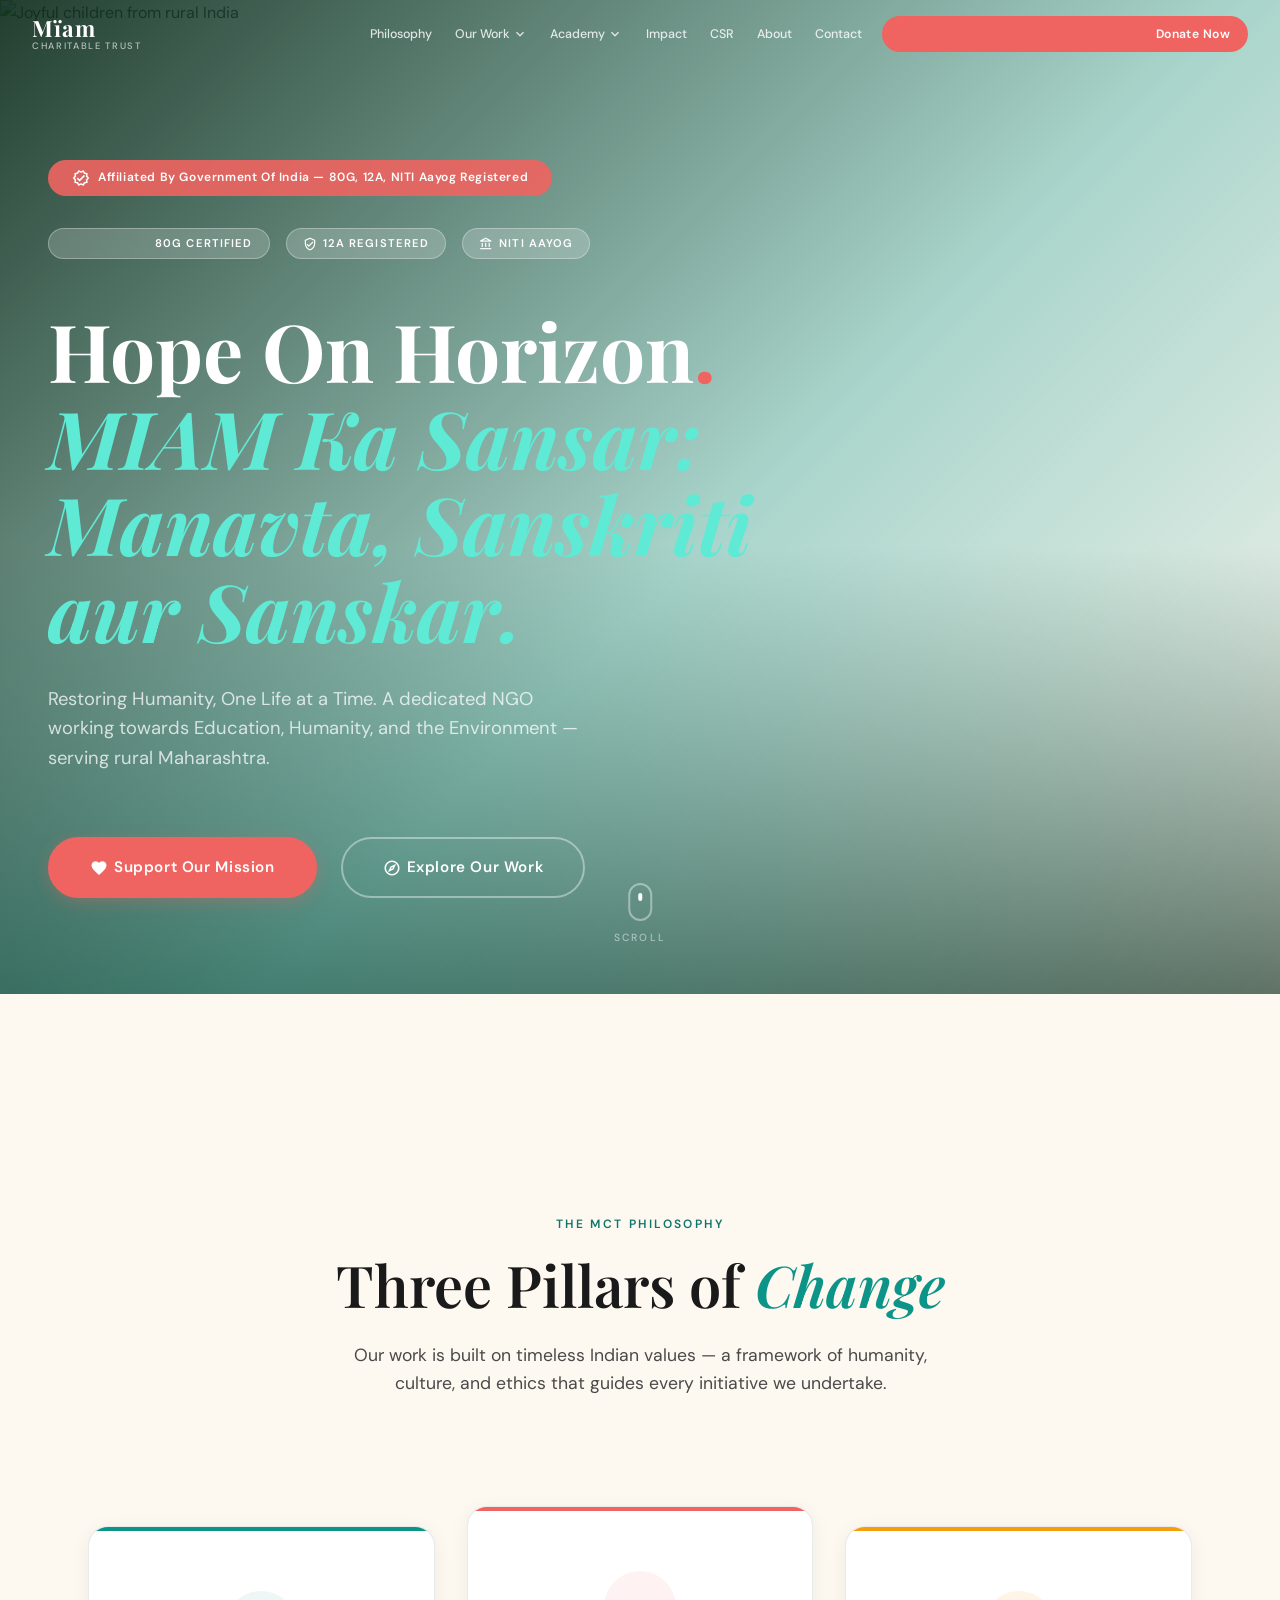
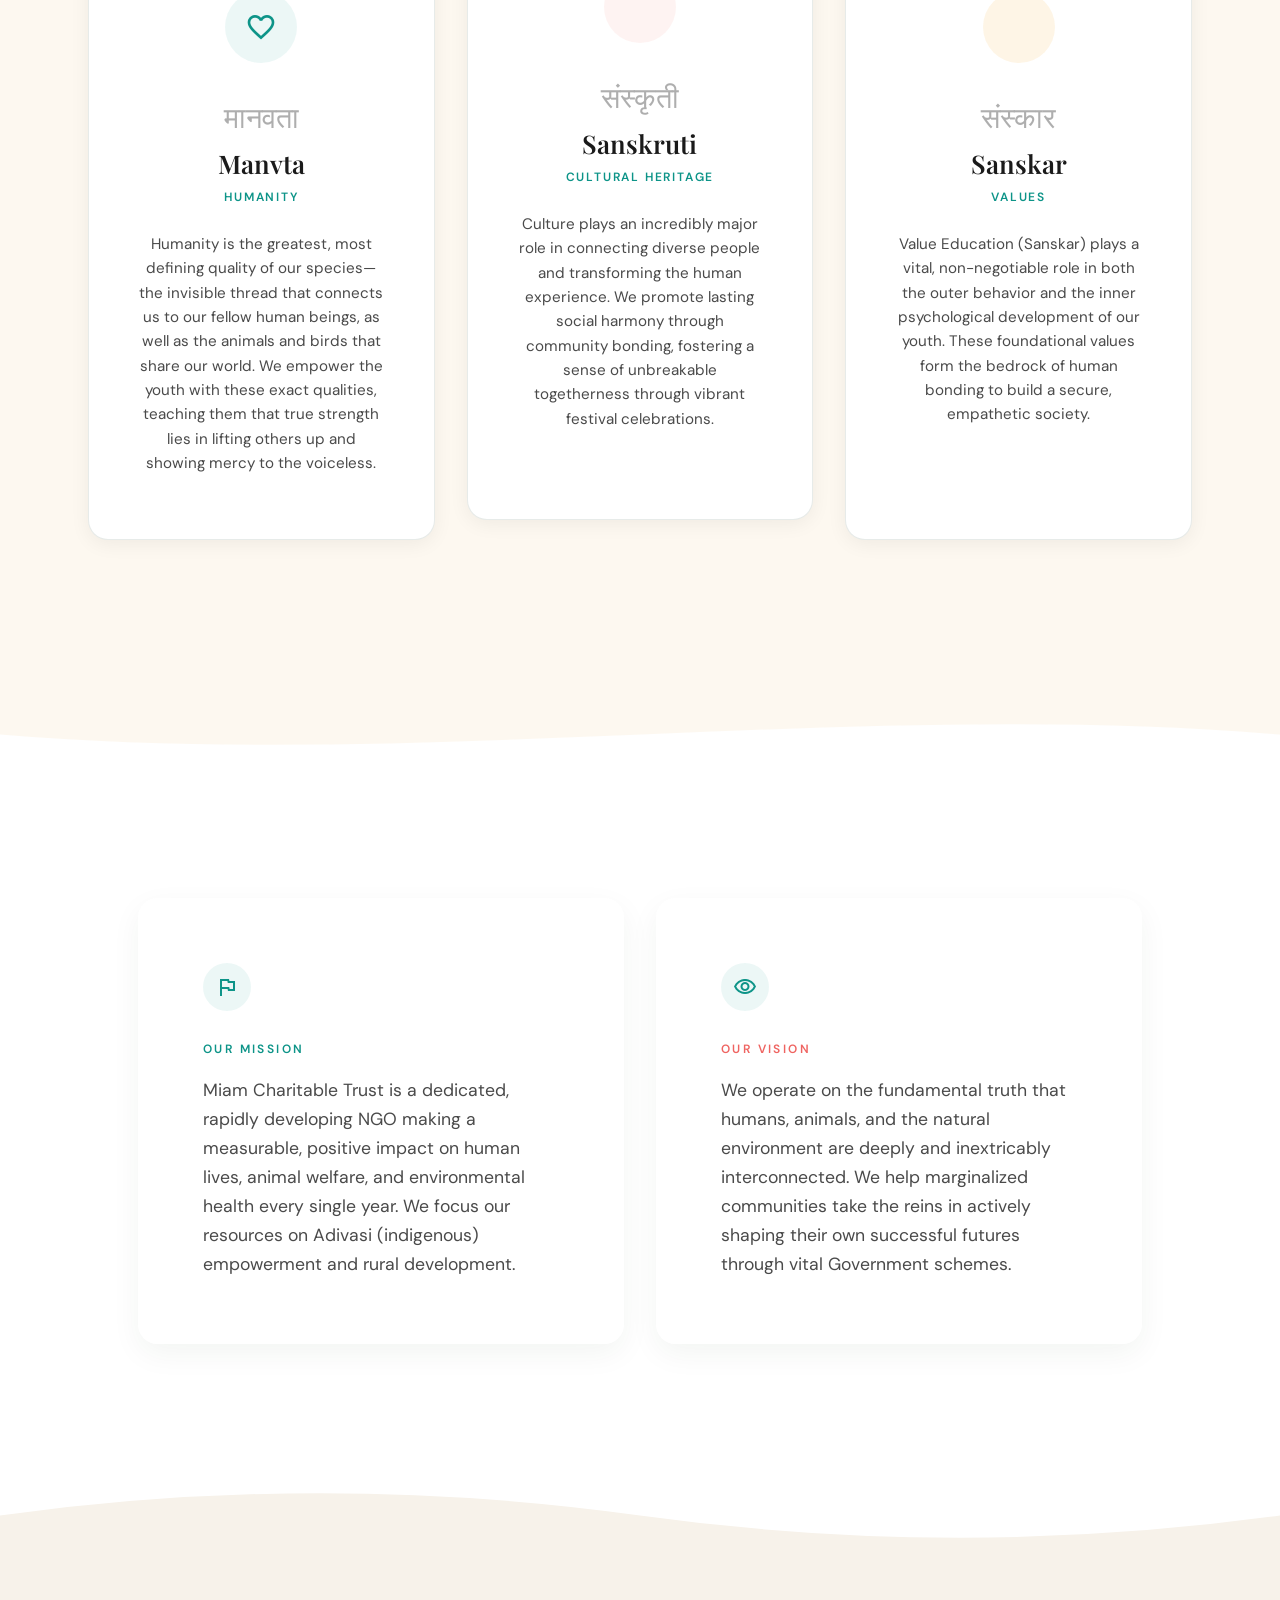
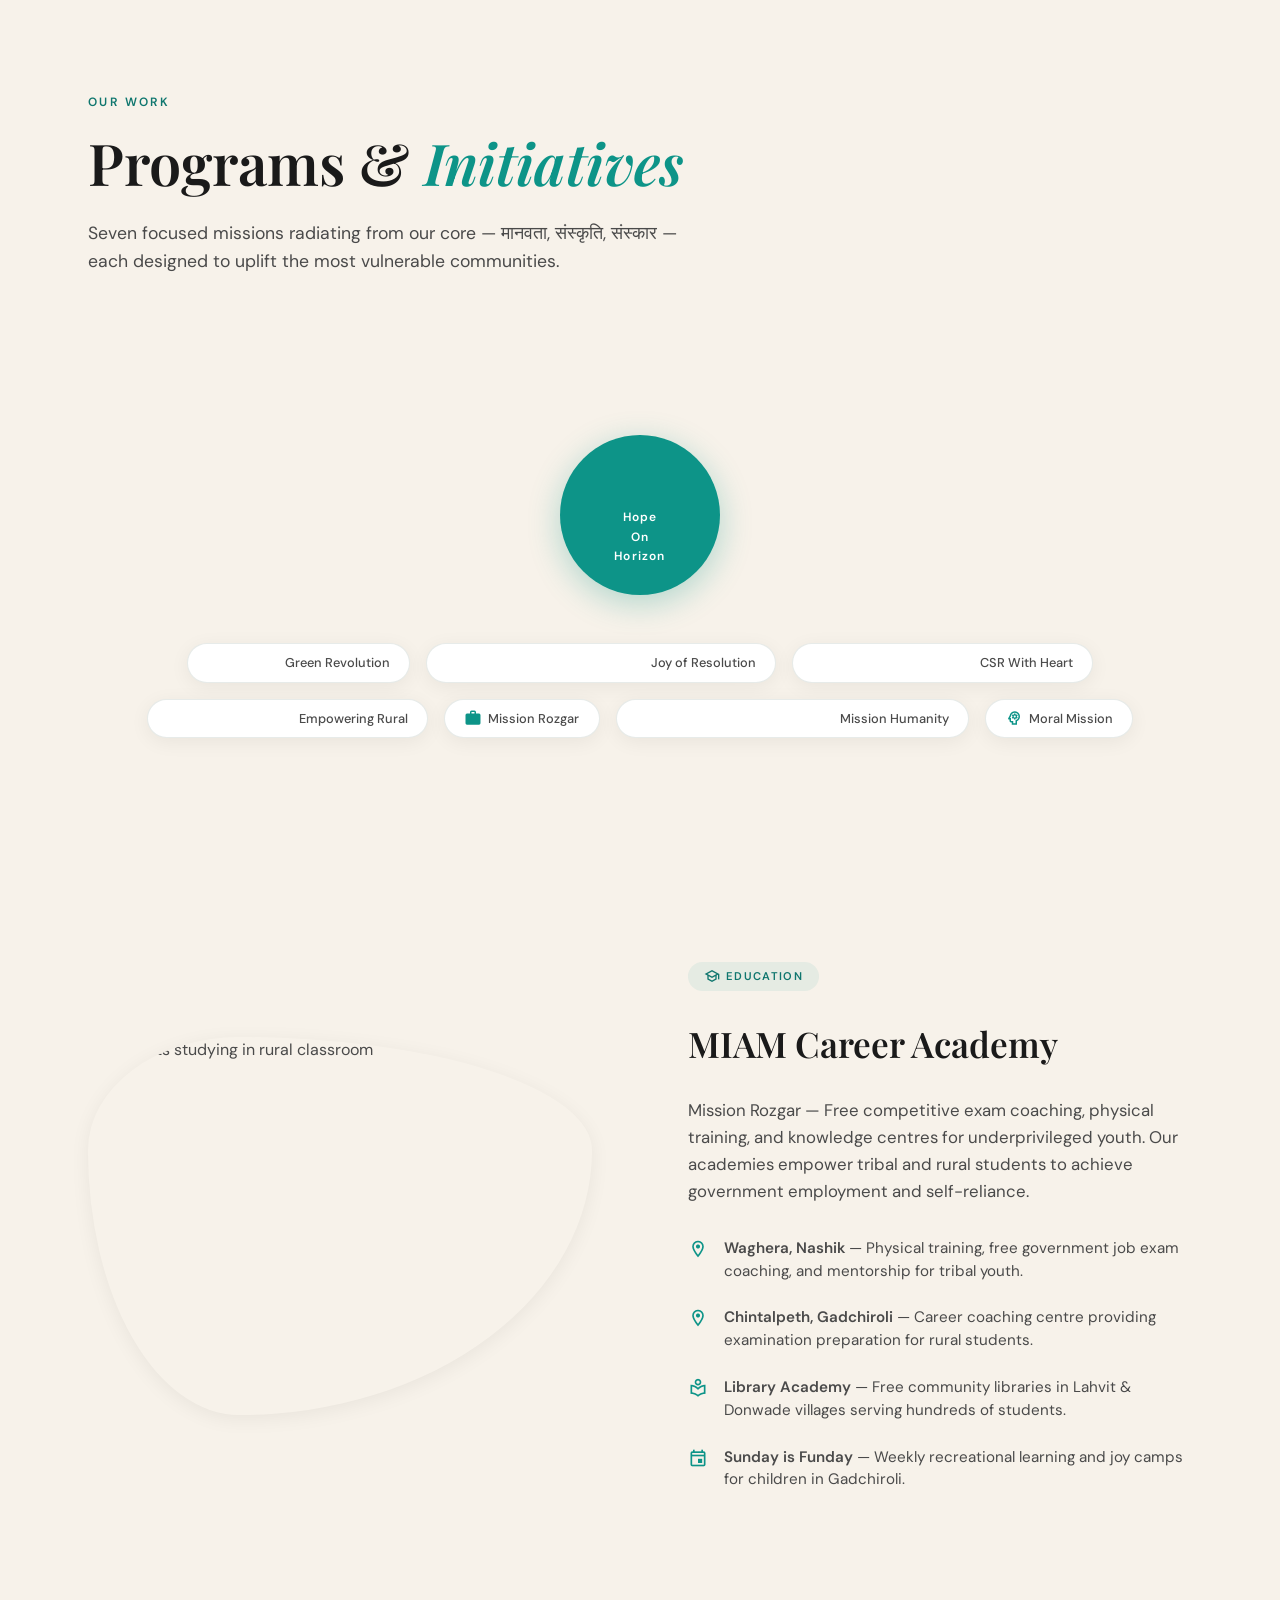
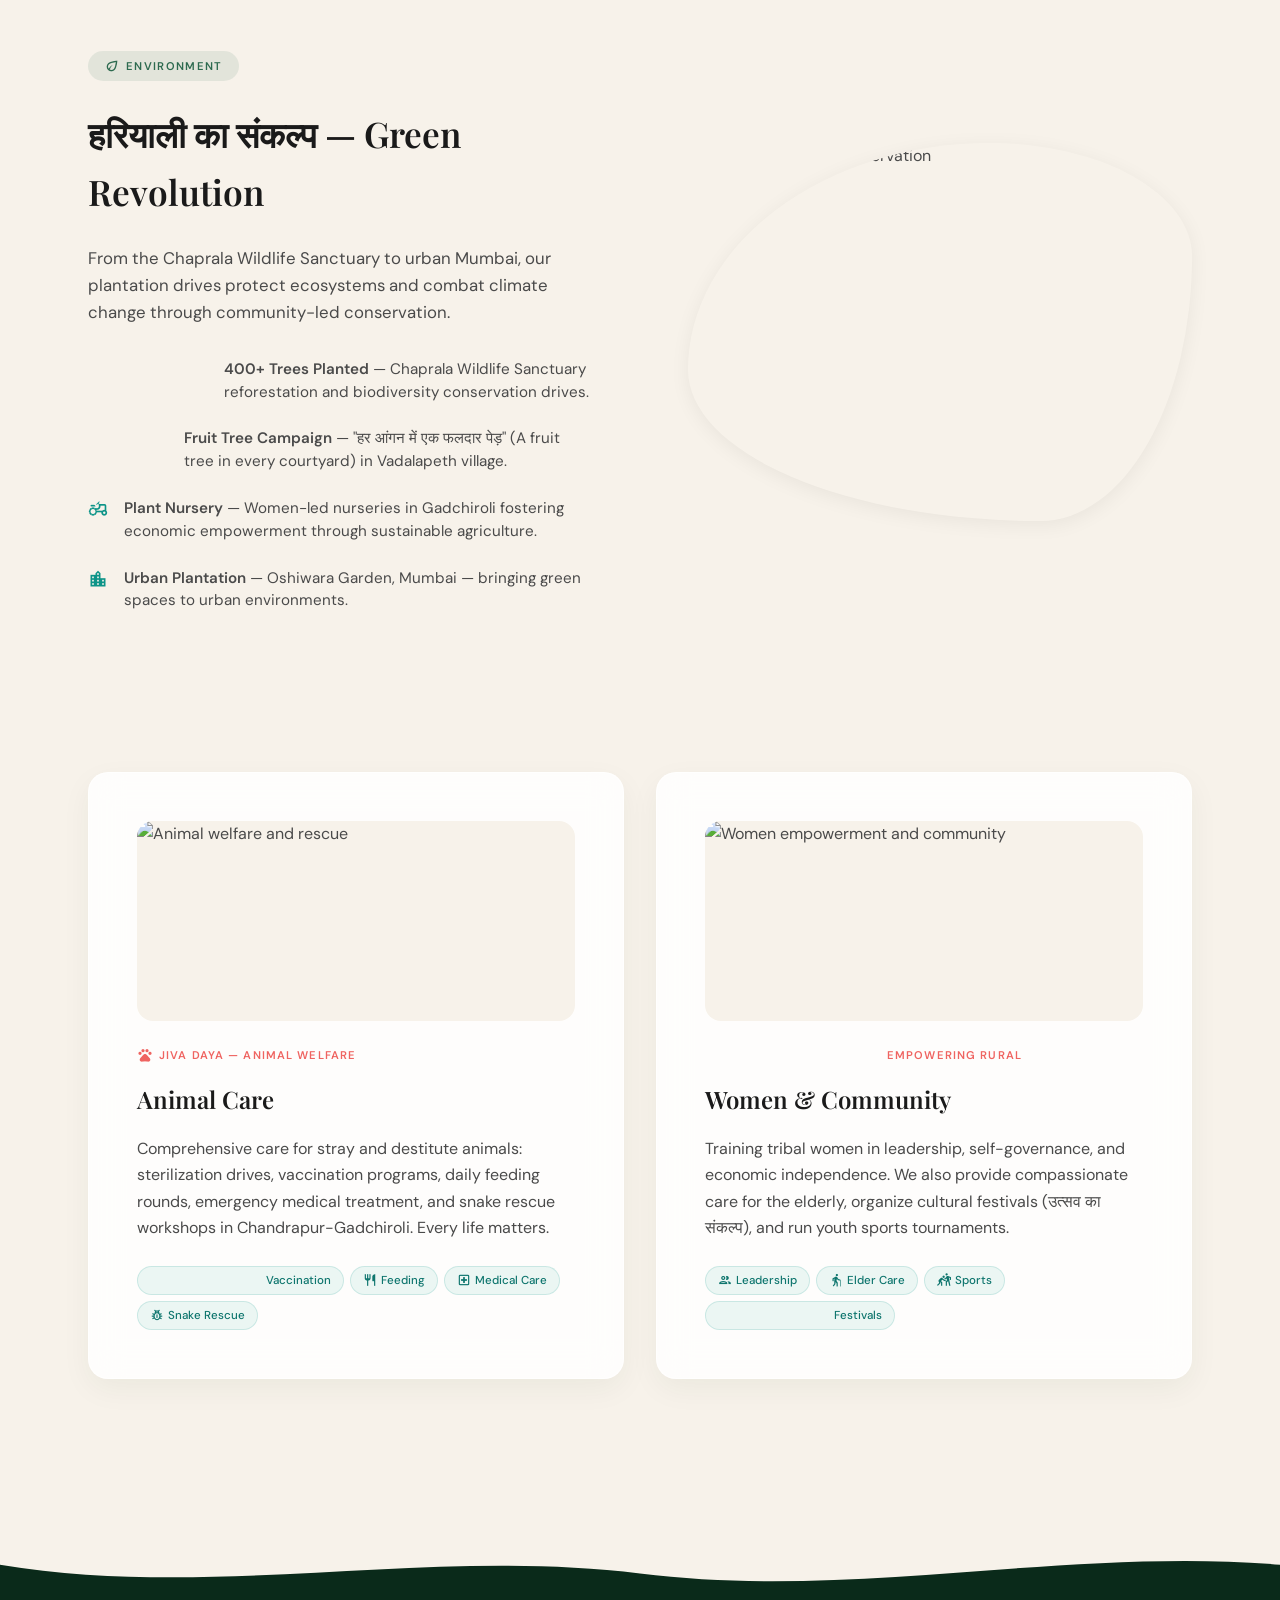
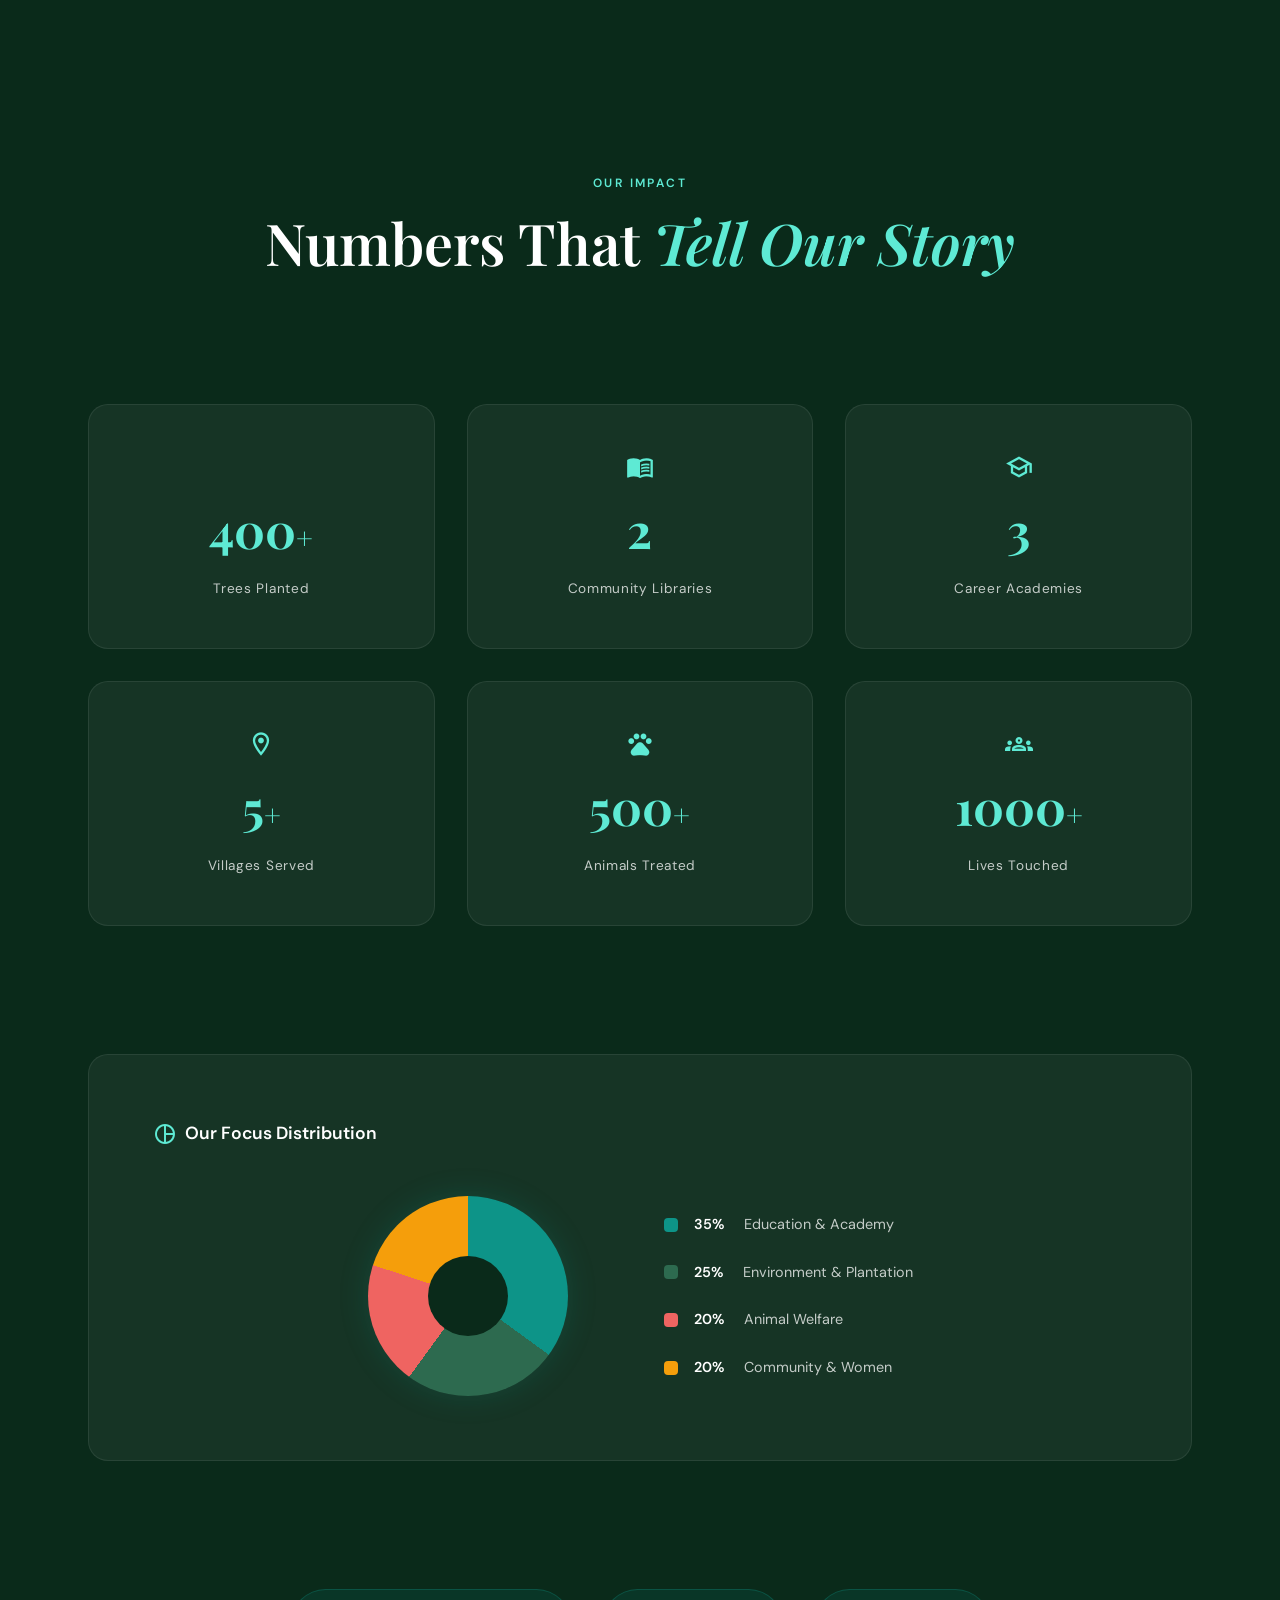
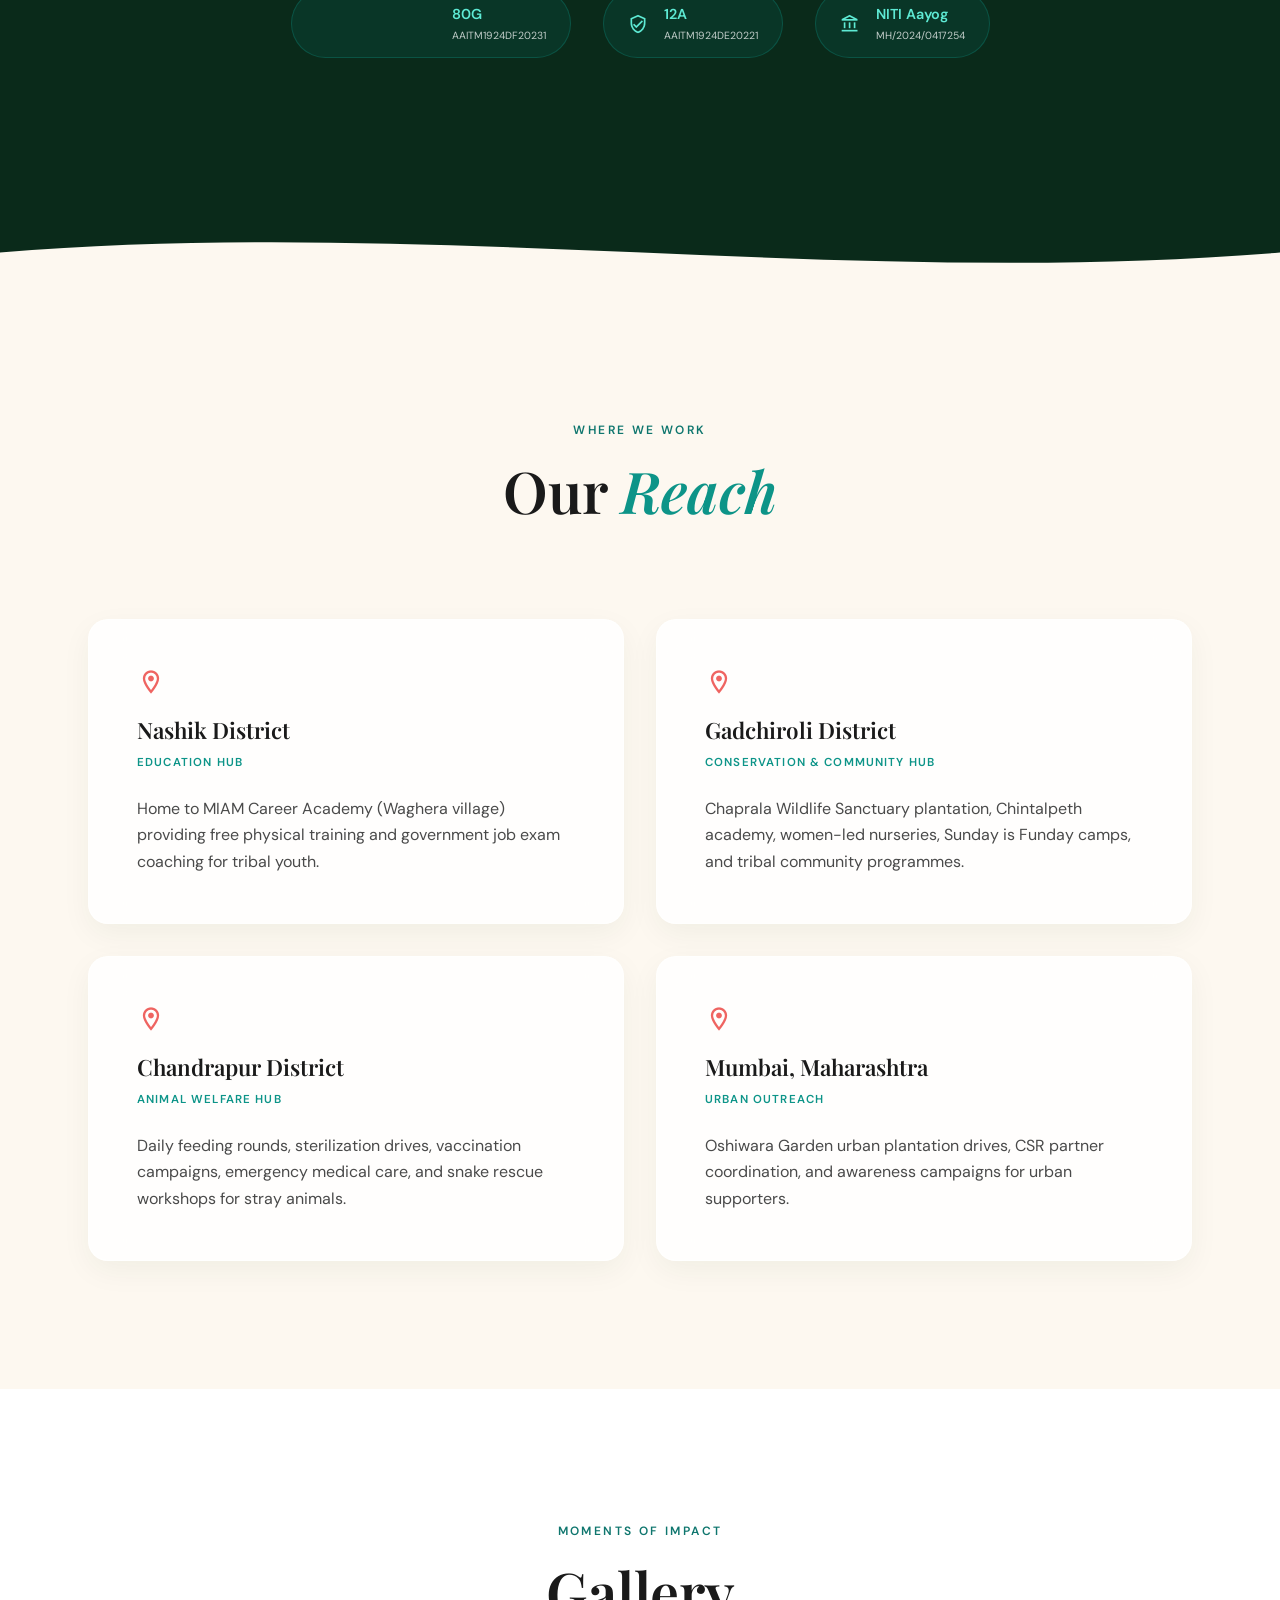
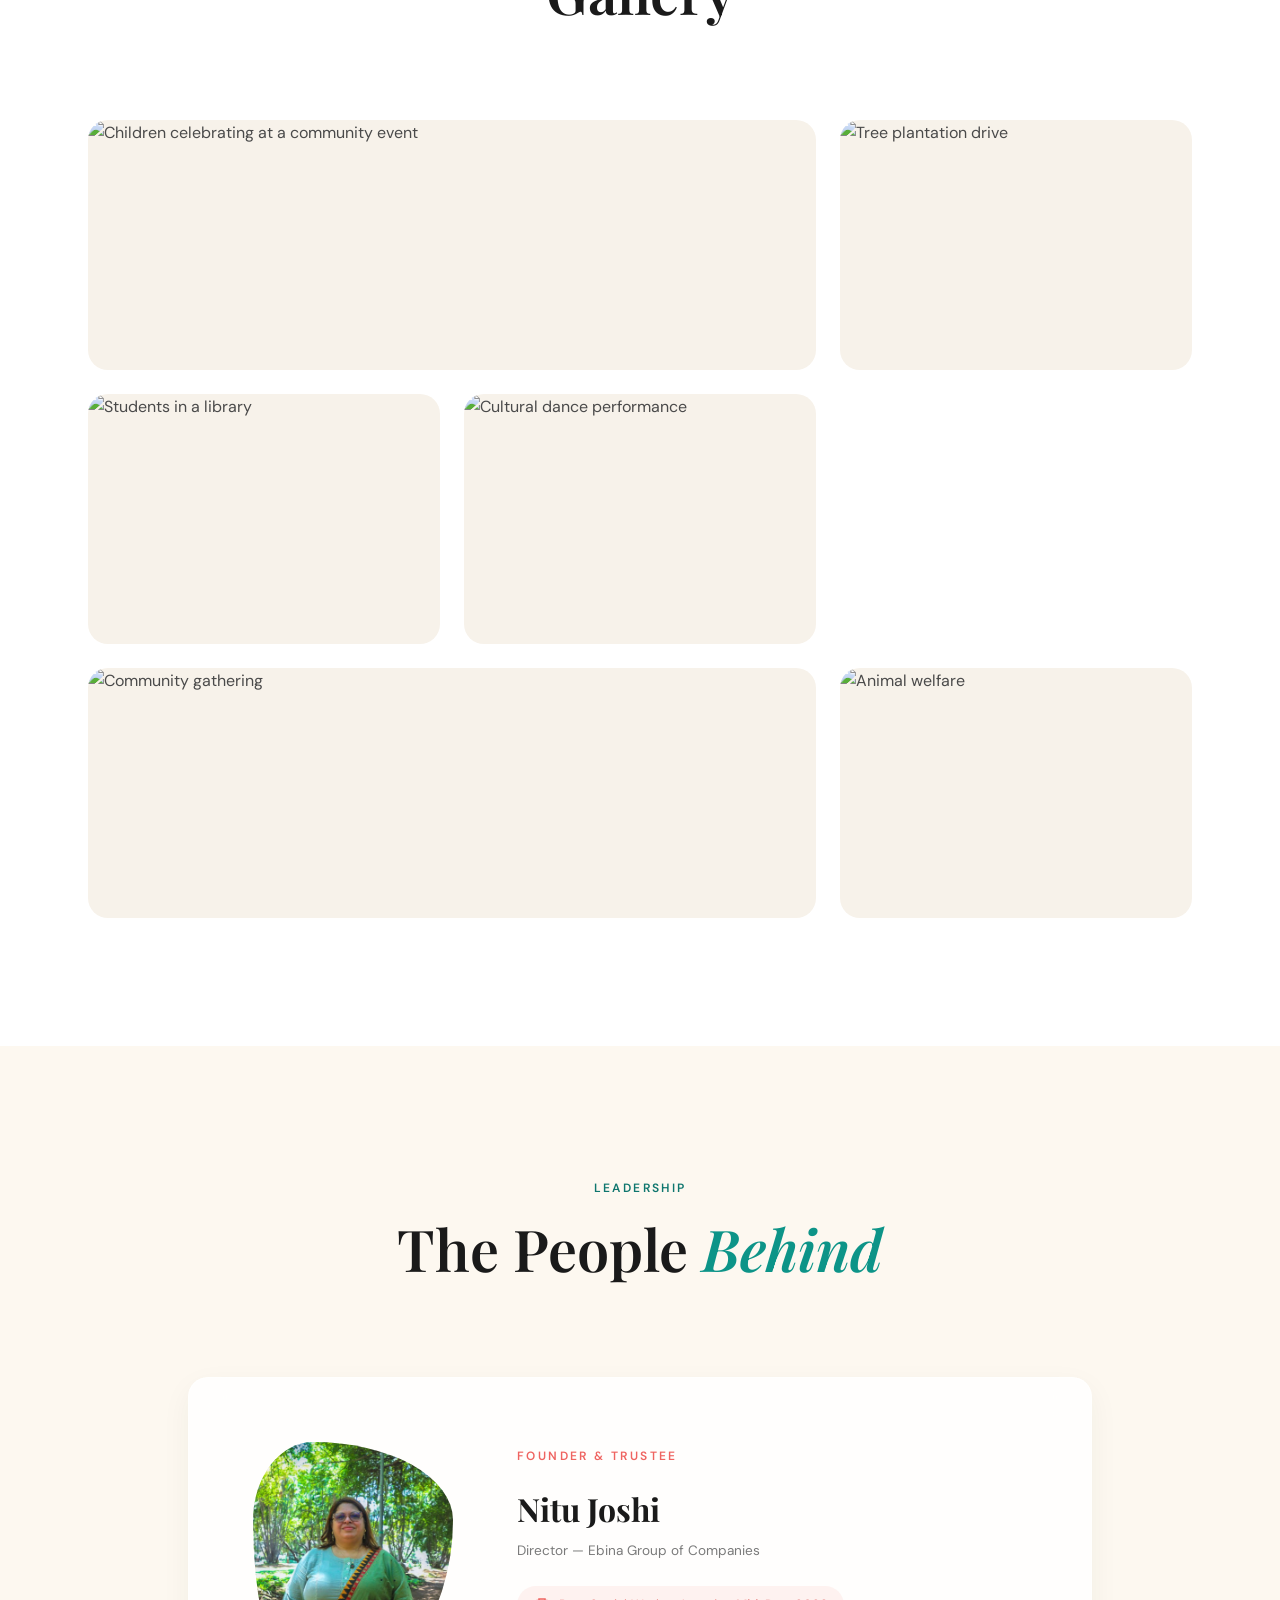
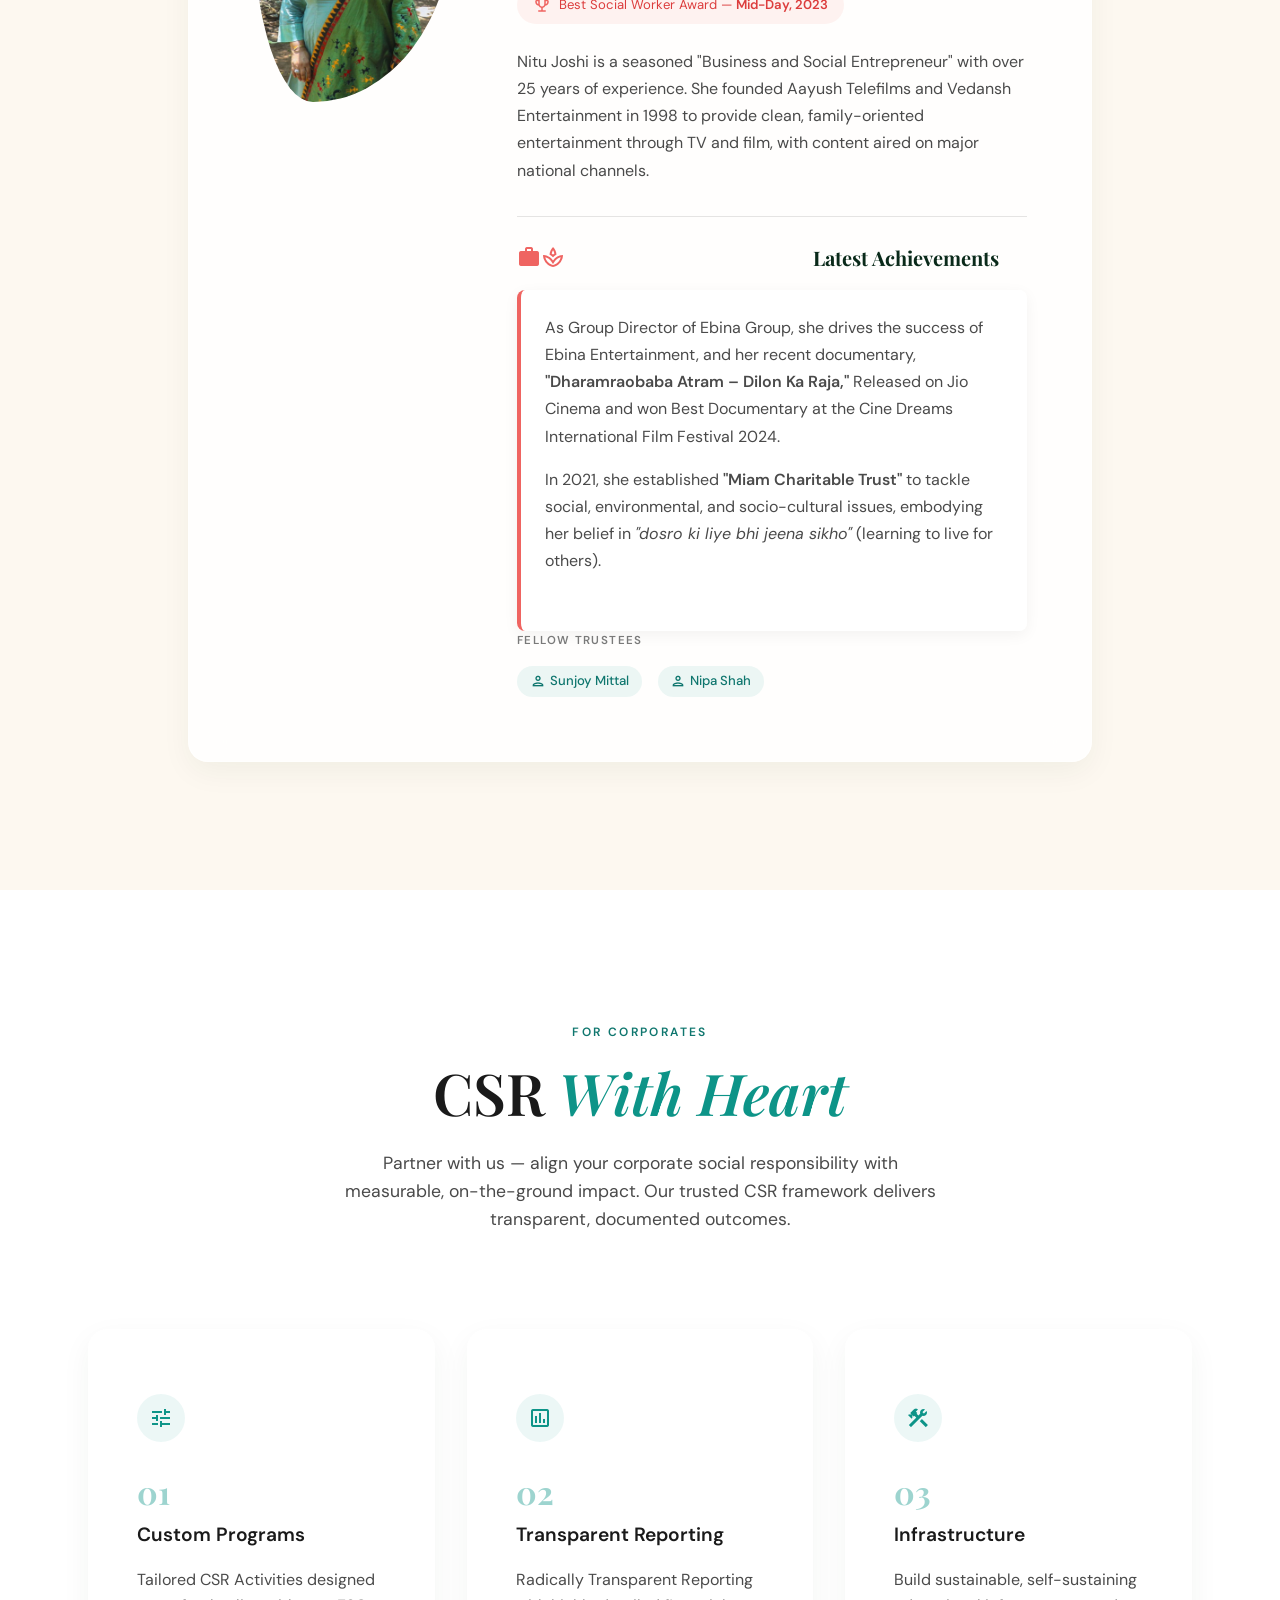
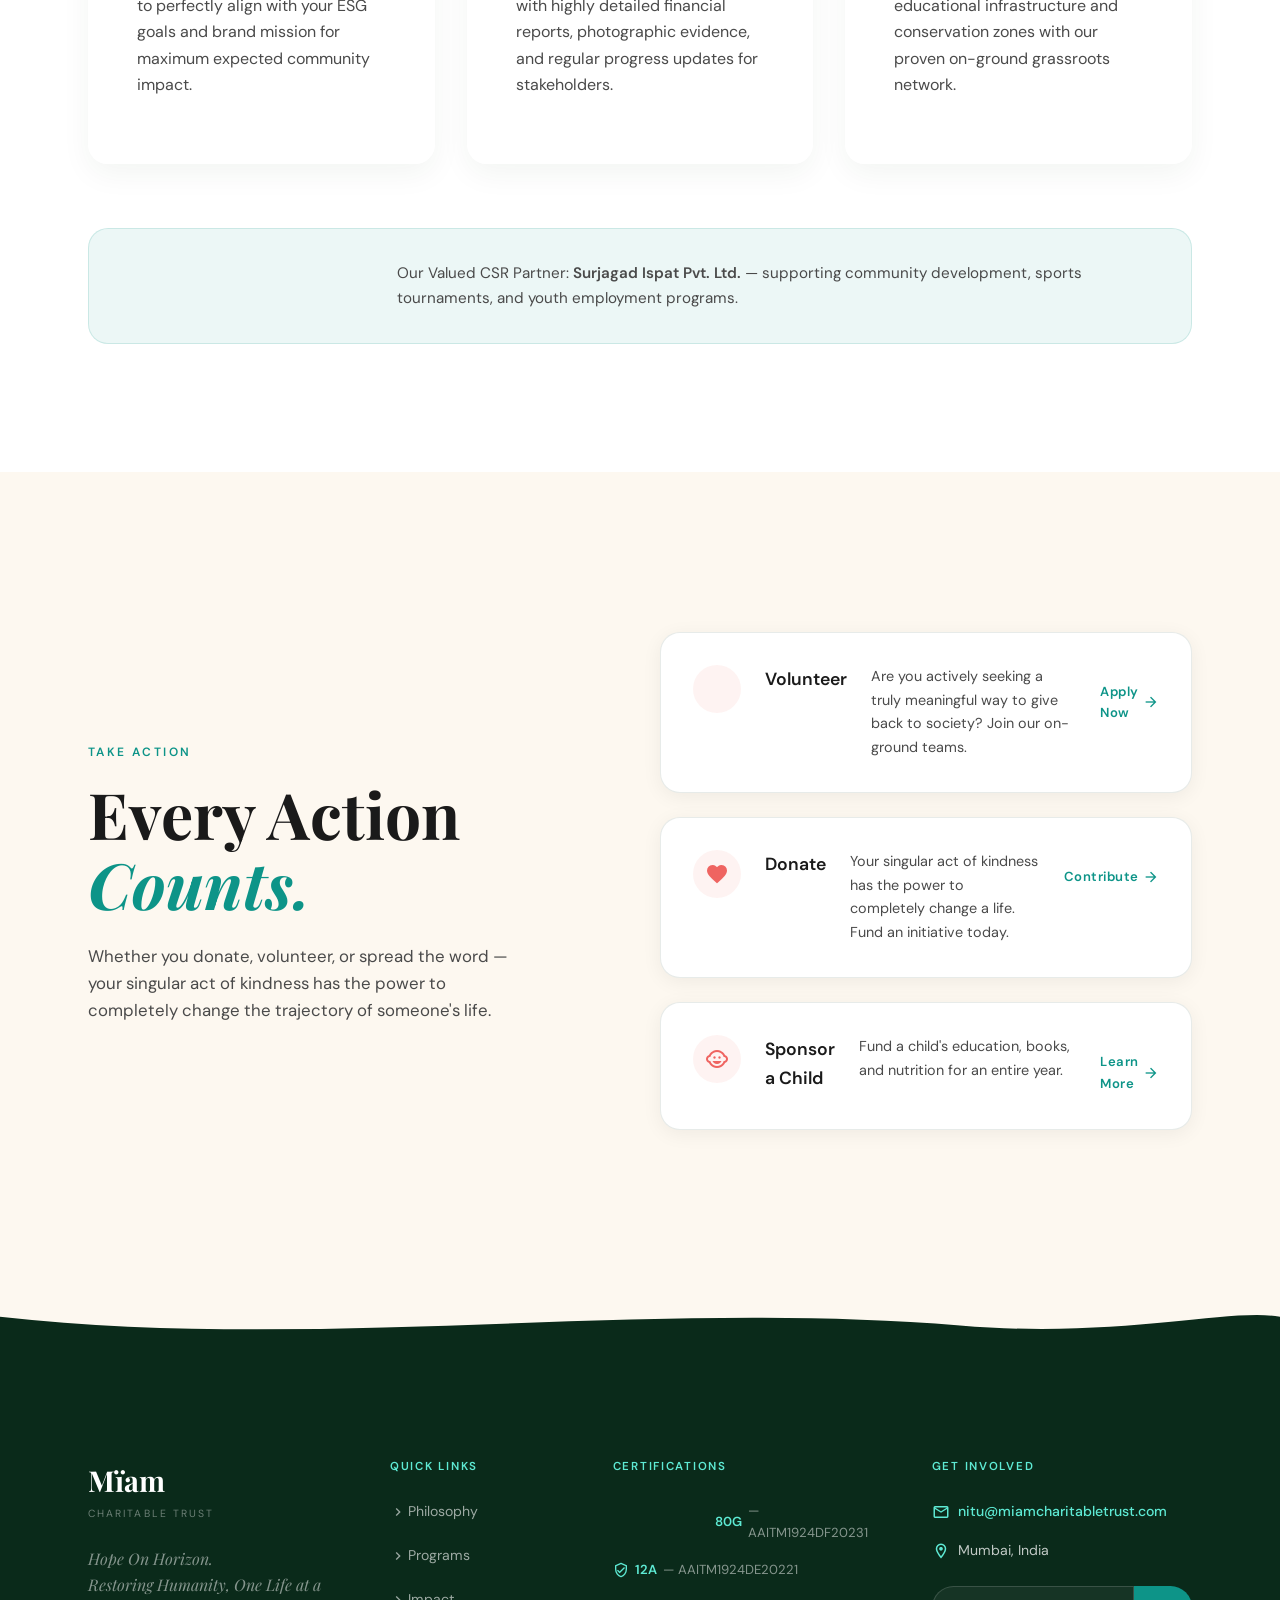
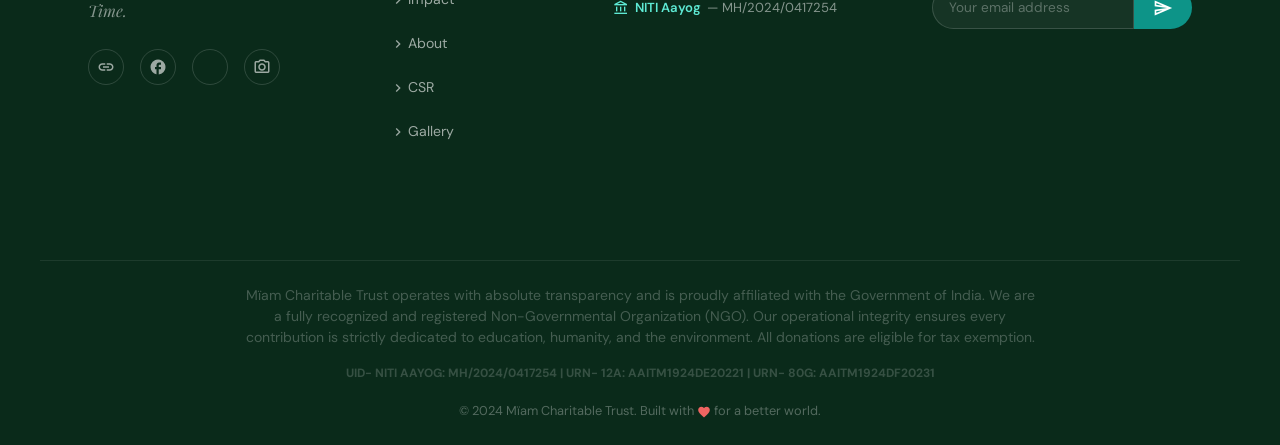
==== index.html @ 1e6ec138 "Add main stylesheet for MÏAM Charitable Trust with comprehensive styles and responsive design" ====
<!DOCTYPE html>
<html lang="en">
<head>
  <meta charset="UTF-8">
  <meta name="viewport" content="width=device-width, initial-scale=1.0">
  <meta name="description" content="Mïam Charitable Trust — A Government of India registered NGO (80G, 12A, NITI Aayog) dedicated to Education, Humanity, Animal Welfare, and the Environment in rural Maharashtra.">
  <title>Mïam Charitable Trust — Hope On Horizon | Restoring Humanity</title>

  <!-- Fonts -->
  <link rel="preconnect" href="https://fonts.googleapis.com">
  <link rel="preconnect" href="https://fonts.gstatic.com" crossorigin>
  <link href="https://fonts.googleapis.com/css2?family=Playfair+Display:ital,wght@0,400;0,500;0,600;0,700;1,400;1,600&family=DM+Sans:ital,wght@0,300;0,400;0,500;0,600;0,700;1,400&display=swap" rel="stylesheet">

  <!-- Material Icons -->
  <link href="https://fonts.googleapis.com/icon?family=Material+Icons+Outlined" rel="stylesheet">

  <link rel="stylesheet" href="styles.css">
  <link rel="stylesheet" href="responsive.css">
</head>
<body>

  <!-- ═══════════════ NAVIGATION ═══════════════ -->
  <nav class="nav" id="nav">
    <div class="nav__container">
      <a href="#home" class="nav__logo" aria-label="Mïam Charitable Trust Home">
        <span class="nav__logo-name">Mïam</span>
        <span class="nav__logo-sub">Charitable Trust</span>
      </a>

      <ul class="nav__links" id="nav-links">
        <li><a href="about.html" class="nav__link">Philosophy</a></li>

        <!-- Dropdown: Our Work -->
        <li class="nav__dropdown" id="nav-dropdown-work">
          <button class="nav__link nav__dropdown-trigger" aria-expanded="false" aria-haspopup="true">
            Our Work
            <span class="material-icons-outlined nav__chevron">expand_more</span>
          </button>
          <ul class="nav__dropdown-menu">
            <li><a href="programs.html#program-academy" class="nav__dropdown-link">
              <span class="material-icons-outlined nav__dd-icon">school</span>
              <div><strong>MIAM Academy</strong><small>Free Career Coaching</small></div>
            </a></li>
            <li><a href="programs.html#program-environment" class="nav__dropdown-link">
              <span class="material-icons-outlined nav__dd-icon">park</span>
              <div><strong>Environment</strong><small>Plantation & Conservation</small></div>
            </a></li>
            <li><a href="programs.html#program-animal" class="nav__dropdown-link">
              <span class="material-icons-outlined nav__dd-icon">pets</span>
              <div><strong>Animal Welfare</strong><small>Jiva Daya — Compassion</small></div>
            </a></li>
            <li><a href="programs.html#program-community" class="nav__dropdown-link">
              <span class="material-icons-outlined nav__dd-icon">diversity_3</span>
              <div><strong>Community</strong><small>Women & Rural Empowerment</small></div>
            </a></li>
          </ul>
        </li>

        <!-- Dropdown: Academy -->
        <li class="nav__dropdown" id="nav-dropdown-academy">
          <button class="nav__link nav__dropdown-trigger" aria-expanded="false" aria-haspopup="true">
            Academy
            <span class="material-icons-outlined nav__chevron">expand_more</span>
          </button>
          <ul class="nav__dropdown-menu">
            <li><a href="programs.html#program-academy" class="nav__dropdown-link">
              <span class="material-icons-outlined nav__dd-icon">fitness_center</span>
              <div><strong>Waghera, Nashik</strong><small>Physical & Exam Training</small></div>
            </a></li>
            <li><a href="programs.html#program-academy" class="nav__dropdown-link">
              <span class="material-icons-outlined nav__dd-icon">menu_book</span>
              <div><strong>Chintalpeth, Gadchiroli</strong><small>Career Coaching</small></div>
            </a></li>
            <li><a href="programs.html#program-academy" class="nav__dropdown-link">
              <span class="material-icons-outlined nav__dd-icon">local_library</span>
              <div><strong>Library Academy</strong><small>Lahvit & Donwade</small></div>
            </a></li>
          </ul>
        </li>

        <li><a href="index.html#impact" class="nav__link">Impact</a></li>
        <li><a href="csr.html" class="nav__link">CSR</a></li>
        <li><a href="about.html#founder" class="nav__link">About</a></li>
        <li><a href="contact.html" class="nav__link">Contact</a></li>
        <li><a href="contact.html#donate" class="btn btn--nav">
          <span class="material-icons-outlined" style="font-size:16px">volunteer_activism</span>
          Donate Now
        </a></li>
      </ul>

      <button class="nav__hamburger" id="hamburger-btn" aria-label="Toggle Menu" aria-expanded="false">
        <span></span><span></span><span></span>
      </button>
    </div>
  </nav>

  <!-- ═══════════════ HERO ═══════════════ -->
  <section class="hero" id="home">
    <div class="hero__media">
      <img src="https://images.unsplash.com/photo-1488521787991-ed7bbaae773c?w=1920&q=80" alt="Joyful children from rural India" class="hero__img" loading="eager">
      <div class="hero__overlay"></div>
    </div>
    <div class="hero__content">
      <div class="hero__govt-bar reveal">
        <span class="material-icons-outlined" style="font-size:18px">verified</span>
        Affiliated By Government Of India — 80G, 12A, NITI Aayog Registered
      </div>

      <div class="hero__badge-row reveal reveal-delay-1">
        <span class="trust-pill"><span class="material-icons-outlined" style="font-size:14px">shield</span> 80G Certified</span>
        <span class="trust-pill"><span class="material-icons-outlined" style="font-size:14px">verified_user</span> 12A Registered</span>
        <span class="trust-pill"><span class="material-icons-outlined" style="font-size:14px">account_balance</span> NITI Aayog</span>
      </div>

      <h1 class="hero__headline reveal reveal-delay-2">
        Hope On Horizon<span class="hero__dot">.</span><br>
        <em>MIAM Ka Sansar: Manavta, Sanskriti aur Sanskar.</em>
      </h1>

      <p class="hero__sub reveal reveal-delay-3">
        Restoring Humanity, One Life at a Time. A dedicated NGO working towards Education, Humanity, and the Environment — serving rural Maharashtra.
      </p>

      <div class="hero__ctas reveal reveal-delay-4">
        <a href="contact.html#donate" class="btn btn--primary btn--lg">
          <span class="material-icons-outlined">favorite</span> Support Our Mission
        </a>
        <a href="programs.html" class="btn btn--ghost-light btn--lg">
          <span class="material-icons-outlined">explore</span> Explore Our Work
        </a>
      </div>
    </div>

    <div class="hero__scroll-cue">
      <div class="scroll-mouse"><div class="scroll-mouse__dot"></div></div>
      <span class="scroll-label">Scroll</span>
    </div>
  </section>

  <!-- Wave -->
  <div class="wave-divider wave-divider--ivory">
    <svg viewBox="0 0 1440 100" preserveAspectRatio="none"><path d="M0,60 C360,100 720,0 1080,60 C1260,90 1380,40 1440,60 L1440,100 L0,100 Z" fill="currentColor"/></svg>
  </div>

  <!-- ═══════════════ 3 PILLARS ═══════════════ -->
  <section class="pillars" id="philosophy">
    <div class="pillars__inner">
      <div class="pillars__header reveal">
        <span class="eyebrow">The MCT Philosophy</span>
        <h2 class="section-heading">Three Pillars of <em>Change</em></h2>
        <p class="section-sub">Our work is built on timeless Indian values — a framework of humanity, culture, and ethics that guides every initiative we undertake.</p>
      </div>

      <div class="pillars__grid">
        <div class="pillar-card pillar-card--humanity reveal reveal-delay-1">
          <div class="pillar-card__icon-wrap pillar-card__icon-wrap--teal">
            <span class="material-icons-outlined">favorite_border</span>
          </div>
          <span class="pillar-card__hindi">मानवता</span>
          <h3 class="pillar-card__title">Manvta</h3>
          <p class="pillar-card__subtitle">Humanity</p>
          <p class="pillar-card__desc">Humanity is the greatest, most defining quality of our species—the invisible thread that connects us to our fellow human beings, as well as the animals and birds that share our world. We empower the youth with these exact qualities, teaching them that true strength lies in lifting others up and showing mercy to the voiceless.</p>
        </div>

        <div class="pillar-card pillar-card--culture reveal reveal-delay-2">
          <div class="pillar-card__icon-wrap pillar-card__icon-wrap--coral">
            <span class="material-icons-outlined">temple_hindu</span>
          </div>
          <span class="pillar-card__hindi">संस्कृती</span>
          <h3 class="pillar-card__title">Sanskruti</h3>
          <p class="pillar-card__subtitle">Cultural Heritage</p>
          <p class="pillar-card__desc">Culture plays an incredibly major role in connecting diverse people and transforming the human experience. We promote lasting social harmony through community bonding, fostering a sense of unbreakable togetherness through vibrant festival celebrations.</p>
        </div>

        <div class="pillar-card pillar-card--values reveal reveal-delay-3">
          <div class="pillar-card__icon-wrap pillar-card__icon-wrap--amber">
            <span class="material-icons-outlined">auto_awesome</span>
          </div>
          <span class="pillar-card__hindi">संस्कार</span>
          <h3 class="pillar-card__title">Sanskar</h3>
          <p class="pillar-card__subtitle">Values</p>
          <p class="pillar-card__desc">Value Education (Sanskar) plays a vital, non-negotiable role in both the outer behavior and the inner psychological development of our youth. These foundational values form the bedrock of human bonding to build a secure, empathetic society.</p>
        </div>
      </div>
    </div>
  </section>

  <!-- Wave -->
  <div class="wave-divider wave-divider--white">
    <svg viewBox="0 0 1440 80" preserveAspectRatio="none"><path d="M0,40 C480,80 960,0 1440,40 L1440,80 L0,80 Z" fill="currentColor"/></svg>
  </div>

  <!-- ═══════════════ MISSION & VISION ═══════════════ -->
  <section class="mission" id="mission">
    <div class="mission__inner">
      <div class="mission__grid">
        <div class="mission__card glass-warm reveal">
          <div class="mission__card-icon"><span class="material-icons-outlined">flag</span></div>
          <span class="eyebrow eyebrow--teal">Our Mission</span>
          <p>Miam Charitable Trust is a dedicated, rapidly developing NGO making a measurable, positive impact on human lives, animal welfare, and environmental health every single year. We focus our resources on Adivasi (indigenous) empowerment and rural development.</p>
        </div>
        <div class="mission__card glass-warm reveal reveal-delay-1">
          <div class="mission__card-icon"><span class="material-icons-outlined">visibility</span></div>
          <span class="eyebrow eyebrow--coral">Our Vision</span>
          <p>We operate on the fundamental truth that humans, animals, and the natural environment are deeply and inextricably interconnected. We help marginalized communities take the reins in actively shaping their own successful futures through vital Government schemes.</p>
        </div>
      </div>
    </div>
  </section>

  <!-- Wave -->
  <div class="wave-divider wave-divider--surface">
    <svg viewBox="0 0 1440 100" preserveAspectRatio="none"><path d="M0,50 Q360,0 720,50 Q1080,100 1440,50 L1440,100 L0,100 Z" fill="currentColor"/></svg>
  </div>

  <!-- ═══════════════ PROGRAMS ═══════════════ -->
  <section class="programs" id="programs">
    <div class="programs__inner">
      <div class="programs__header reveal">
        <span class="eyebrow">Our Work</span>
        <h2 class="section-heading">Programs &amp; <em>Initiatives</em></h2>
        <p class="section-sub">Seven focused missions radiating from our core — मानवता, संस्कृति, संस्कार — each designed to uplift the most vulnerable communities.</p>
      </div>

      <!-- Hub Visual -->
      <div class="hub-visual reveal">
        <div class="hub-visual__center">
          <span class="material-icons-outlined">hub</span>
          <strong>Hope On Horizon</strong>
        </div>
        <div class="hub-visual__spokes">
          <div class="hub-spoke hub-spoke--1"><span class="material-icons-outlined">park</span> Green Revolution</div>
          <div class="hub-spoke hub-spoke--2"><span class="material-icons-outlined">celebration</span> Joy of Resolution</div>
          <div class="hub-spoke hub-spoke--3"><span class="material-icons-outlined">handshake</span> CSR With Heart</div>
          <div class="hub-spoke hub-spoke--4"><span class="material-icons-outlined">cottage</span> Empowering Rural</div>
          <div class="hub-spoke hub-spoke--5"><span class="material-icons-outlined">work</span> Mission Rozgar</div>
          <div class="hub-spoke hub-spoke--6"><span class="material-icons-outlined">diversity_1</span> Mission Humanity</div>
          <div class="hub-spoke hub-spoke--7"><span class="material-icons-outlined">psychology</span> Moral Mission</div>
        </div>
      </div>

      <!-- Program 1: MIAM Academy -->
      <article class="program-row reveal" id="program-academy">
        <div class="program-row__image-wrap program-row__image-wrap--organic-1">
          <img src="https://images.unsplash.com/photo-1503676260728-1c00da094a0b?w=800&q=80" alt="Students studying in rural classroom" class="program-row__img" loading="lazy">
        </div>
        <div class="program-row__content">
          <span class="program-row__tag program-row__tag--teal"><span class="material-icons-outlined">school</span> Education</span>
          <h3 class="program-row__title">MIAM Career Academy</h3>
          <p class="program-row__lead">Mission Rozgar — Free competitive exam coaching, physical training, and knowledge centres for underprivileged youth. Our academies empower tribal and rural students to achieve government employment and self-reliance.</p>
          <ul class="program-row__list">
            <li>
              <span class="material-icons-outlined program-row__list-icon">location_on</span>
              <div><strong>Waghera, Nashik</strong> — Physical training, free government job exam coaching, and mentorship for tribal youth.</div>
            </li>
            <li>
              <span class="material-icons-outlined program-row__list-icon">location_on</span>
              <div><strong>Chintalpeth, Gadchiroli</strong> — Career coaching centre providing examination preparation for rural students.</div>
            </li>
            <li>
              <span class="material-icons-outlined program-row__list-icon">local_library</span>
              <div><strong>Library Academy</strong> — Free community libraries in Lahvit &amp; Donwade villages serving hundreds of students.</div>
            </li>
            <li>
              <span class="material-icons-outlined program-row__list-icon">event</span>
              <div><strong>Sunday is Funday</strong> — Weekly recreational learning and joy camps for children in Gadchiroli.</div>
            </li>
          </ul>
        </div>
      </article>

      <!-- Program 2: Environment -->
      <article class="program-row program-row--reverse reveal" id="program-environment">
        <div class="program-row__image-wrap program-row__image-wrap--organic-2">
          <img src="https://images.unsplash.com/photo-1542601906990-b4d3fb778b09?w=800&q=80" alt="Tree planting and conservation" class="program-row__img" loading="lazy">
        </div>
        <div class="program-row__content">
          <span class="program-row__tag program-row__tag--forest"><span class="material-icons-outlined">eco</span> Environment</span>
          <h3 class="program-row__title">हरियाली का संकल्प — Green Revolution</h3>
          <p class="program-row__lead">From the Chaprala Wildlife Sanctuary to urban Mumbai, our plantation drives protect ecosystems and combat climate change through community-led conservation.</p>
          <ul class="program-row__list">
            <li>
              <span class="material-icons-outlined program-row__list-icon">forest</span>
              <div><strong>400+ Trees Planted</strong> — Chaprala Wildlife Sanctuary reforestation and biodiversity conservation drives.</div>
            </li>
            <li>
              <span class="material-icons-outlined program-row__list-icon">yard</span>
              <div><strong>Fruit Tree Campaign</strong> — "हर आंगन में एक फलदार पेड़" (A fruit tree in every courtyard) in Vadalapeth village.</div>
            </li>
            <li>
              <span class="material-icons-outlined program-row__list-icon">agriculture</span>
              <div><strong>Plant Nursery</strong> — Women-led nurseries in Gadchiroli fostering economic empowerment through sustainable agriculture.</div>
            </li>
            <li>
              <span class="material-icons-outlined program-row__list-icon">location_city</span>
              <div><strong>Urban Plantation</strong> — Oshiwara Garden, Mumbai — bringing green spaces to urban environments.</div>
            </li>
          </ul>
        </div>
      </article>

      <!-- Program 3 + 4: Cards -->
      <div class="programs__pair">
        <article class="program-card glass-warm reveal" id="program-animal">
          <div class="program-card__icon-wrap">
            <img src="https://images.unsplash.com/photo-1601758228041-f3b2795255f1?w=400&q=80" alt="Animal welfare and rescue" class="program-card__thumb" loading="lazy">
          </div>
          <span class="program-card__tag"><span class="material-icons-outlined">pets</span> Jiva Daya — Animal Welfare</span>
          <h3 class="program-card__title">Animal Care</h3>
          <p>Comprehensive care for stray and destitute animals: sterilization drives, vaccination programs, daily feeding rounds, emergency medical treatment, and snake rescue workshops in Chandrapur-Gadchiroli. Every life matters.</p>
          <div class="program-card__chips">
            <span class="chip"><span class="material-icons-outlined">vaccines</span> Vaccination</span>
            <span class="chip"><span class="material-icons-outlined">restaurant</span> Feeding</span>
            <span class="chip"><span class="material-icons-outlined">local_hospital</span> Medical Care</span>
            <span class="chip"><span class="material-icons-outlined">pest_control</span> Snake Rescue</span>
          </div>
        </article>

        <article class="program-card glass-warm reveal reveal-delay-1" id="program-community">
          <div class="program-card__icon-wrap">
            <img src="https://images.unsplash.com/photo-1509099836639-18ba4637f4c4?w=400&q=80" alt="Women empowerment and community" class="program-card__thumb" loading="lazy">
          </div>
          <span class="program-card__tag"><span class="material-icons-outlined">diversity_3</span> Empowering Rural</span>
          <h3 class="program-card__title">Women &amp; Community</h3>
          <p>Training tribal women in leadership, self-governance, and economic independence. We also provide compassionate care for the elderly, organize cultural festivals (उत्सव का संकल्प), and run youth sports tournaments.</p>
          <div class="program-card__chips">
            <span class="chip"><span class="material-icons-outlined">group</span> Leadership</span>
            <span class="chip"><span class="material-icons-outlined">elderly</span> Elder Care</span>
            <span class="chip"><span class="material-icons-outlined">sports_kabaddi</span> Sports</span>
            <span class="chip"><span class="material-icons-outlined">festival</span> Festivals</span>
          </div>
        </article>
      </div>
    </div>
  </section>

  <!-- Wave -->
  <div class="wave-divider wave-divider--dark">
    <svg viewBox="0 0 1440 80" preserveAspectRatio="none"><path d="M0,30 C240,70 480,10 720,40 C960,70 1200,10 1440,30 L1440,80 L0,80 Z" fill="currentColor"/></svg>
  </div>

  <!-- ═══════════════ IMPACT ═══════════════ -->
  <section class="impact" id="impact">
    <div class="impact__inner">
      <div class="impact__header reveal">
        <span class="eyebrow eyebrow--light">Our Impact</span>
        <h2 class="section-heading section-heading--light">Numbers That <em>Tell Our Story</em></h2>
      </div>

      <div class="impact__grid">
        <div class="impact-stat reveal">
          <div class="impact-stat__icon"><span class="material-icons-outlined">park</span></div>
          <span class="impact-stat__number" data-target="400">0</span><span class="impact-stat__suffix">+</span>
          <p class="impact-stat__label">Trees Planted</p>
        </div>
        <div class="impact-stat reveal reveal-delay-1">
          <div class="impact-stat__icon"><span class="material-icons-outlined">menu_book</span></div>
          <span class="impact-stat__number" data-target="2">0</span><span class="impact-stat__suffix"></span>
          <p class="impact-stat__label">Community Libraries</p>
        </div>
        <div class="impact-stat reveal reveal-delay-2">
          <div class="impact-stat__icon"><span class="material-icons-outlined">school</span></div>
          <span class="impact-stat__number" data-target="3">0</span><span class="impact-stat__suffix"></span>
          <p class="impact-stat__label">Career Academies</p>
        </div>
        <div class="impact-stat reveal reveal-delay-3">
          <div class="impact-stat__icon"><span class="material-icons-outlined">location_on</span></div>
          <span class="impact-stat__number" data-target="5">0</span><span class="impact-stat__suffix">+</span>
          <p class="impact-stat__label">Villages Served</p>
        </div>
        <div class="impact-stat reveal">
          <div class="impact-stat__icon"><span class="material-icons-outlined">pets</span></div>
          <span class="impact-stat__number" data-target="500">0</span><span class="impact-stat__suffix">+</span>
          <p class="impact-stat__label">Animals Treated</p>
        </div>
        <div class="impact-stat reveal reveal-delay-1">
          <div class="impact-stat__icon"><span class="material-icons-outlined">groups</span></div>
          <span class="impact-stat__number" data-target="1000">0</span><span class="impact-stat__suffix">+</span>
          <p class="impact-stat__label">Lives Touched</p>
        </div>
      </div>

      <!-- Infographic: Focus Distribution Pie Chart (CSS only) -->
      <div class="infographic reveal">
        <h3 class="infographic__title">
          <span class="material-icons-outlined">pie_chart</span> Our Focus Distribution
        </h3>
        <div class="infographic__row">
          <div class="pie-chart-wrap">
            <div class="pie-chart" role="img" aria-label="Focus distribution: Education 35%, Environment 25%, Animal Welfare 20%, Community 20%">
              <div class="pie-chart__visual"></div>
            </div>
          </div>
          <div class="pie-legend">
            <div class="pie-legend__item"><span class="pie-legend__dot pie-legend__dot--edu"></span><strong>35%</strong> Education &amp; Academy</div>
            <div class="pie-legend__item"><span class="pie-legend__dot pie-legend__dot--env"></span><strong>25%</strong> Environment &amp; Plantation</div>
            <div class="pie-legend__item"><span class="pie-legend__dot pie-legend__dot--animal"></span><strong>20%</strong> Animal Welfare</div>
            <div class="pie-legend__item"><span class="pie-legend__dot pie-legend__dot--community"></span><strong>20%</strong> Community &amp; Women</div>
          </div>
        </div>
      </div>

      <!-- Trust Badges -->
      <div class="impact__badges reveal">
        <div class="trust-badge-pill">
          <span class="material-icons-outlined">shield</span>
          <div><strong>80G</strong><small>AAITM1924DF20231</small></div>
        </div>
        <div class="trust-badge-pill">
          <span class="material-icons-outlined">verified_user</span>
          <div><strong>12A</strong><small>AAITM1924DE20221</small></div>
        </div>
        <div class="trust-badge-pill">
          <span class="material-icons-outlined">account_balance</span>
          <div><strong>NITI Aayog</strong><small>MH/2024/0417254</small></div>
        </div>
      </div>
    </div>
  </section>

  <!-- Wave -->
  <div class="wave-divider wave-divider--ivory-from-dark">
    <svg viewBox="0 0 1440 80" preserveAspectRatio="none"><path d="M0,40 C480,0 960,80 1440,40 L1440,80 L0,80 Z" fill="currentColor"/></svg>
  </div>

  <!-- ═══════════════ REACH ═══════════════ -->
  <section class="reach">
    <div class="reach__inner">
      <div class="reach__header reveal">
        <span class="eyebrow">Where We Work</span>
        <h2 class="section-heading">Our <em>Reach</em></h2>
      </div>
      <div class="reach__cards">
        <div class="reach-card glass-warm reveal">
          <span class="material-icons-outlined reach-card__pin">location_on</span>
          <h3 class="reach-card__title">Nashik District</h3>
          <p class="reach-card__sub">Education Hub</p>
          <p>Home to MIAM Career Academy (Waghera village) providing free physical training and government job exam coaching for tribal youth.</p>
        </div>
        <div class="reach-card glass-warm reveal reveal-delay-1">
          <span class="material-icons-outlined reach-card__pin">location_on</span>
          <h3 class="reach-card__title">Gadchiroli District</h3>
          <p class="reach-card__sub">Conservation &amp; Community Hub</p>
          <p>Chaprala Wildlife Sanctuary plantation, Chintalpeth academy, women-led nurseries, Sunday is Funday camps, and tribal community programmes.</p>
        </div>
        <div class="reach-card glass-warm reveal reveal-delay-2">
          <span class="material-icons-outlined reach-card__pin">location_on</span>
          <h3 class="reach-card__title">Chandrapur District</h3>
          <p class="reach-card__sub">Animal Welfare Hub</p>
          <p>Daily feeding rounds, sterilization drives, vaccination campaigns, emergency medical care, and snake rescue workshops for stray animals.</p>
        </div>
        <div class="reach-card glass-warm reveal reveal-delay-3">
          <span class="material-icons-outlined reach-card__pin">location_on</span>
          <h3 class="reach-card__title">Mumbai, Maharashtra</h3>
          <p class="reach-card__sub">Urban Outreach</p>
          <p>Oshiwara Garden urban plantation drives, CSR partner coordination, and awareness campaigns for urban supporters.</p>
        </div>
      </div>
    </div>
  </section>

  <!-- ═══════════════ GALLERY ═══════════════ -->
  <section class="gallery" id="gallery">
    <div class="gallery__inner">
      <div class="gallery__header reveal">
        <span class="eyebrow">Moments of Impact</span>
        <h2 class="section-heading">Gallery</h2>
      </div>
      <div class="gallery__grid">
        <div class="gallery__item gallery__item--wide reveal">
          <img src="https://images.unsplash.com/photo-1497375638960-ca368c7231e4?w=600&q=80" alt="Children celebrating at a community event" loading="lazy">
          <div class="gallery__caption"><span class="material-icons-outlined">celebration</span> उत्सव का संकल्प — Joy of Resolution</div>
        </div>
        <div class="gallery__item reveal reveal-delay-1">
          <img src="https://images.unsplash.com/photo-1544776193-352d25ca82cd?w=400&q=80" alt="Tree plantation drive" loading="lazy">
          <div class="gallery__caption"><span class="material-icons-outlined">park</span> Chaprala Plantation Drive</div>
        </div>
        <div class="gallery__item reveal reveal-delay-2">
          <img src="https://images.unsplash.com/photo-1577896851231-70ef18881754?w=400&q=80" alt="Students in a library" loading="lazy">
          <div class="gallery__caption"><span class="material-icons-outlined">local_library</span> Library Academy, Lahvit</div>
        </div>
        <div class="gallery__item reveal reveal-delay-1">
          <img src="https://images.unsplash.com/photo-1559027615-cd4628902d4a?w=400&q=80" alt="Cultural dance performance" loading="lazy">
          <div class="gallery__caption"><span class="material-icons-outlined">music_note</span> Sanskruti — Cultural Revival</div>
        </div>
        <div class="gallery__item gallery__item--wide reveal reveal-delay-2">
          <img src="https://images.unsplash.com/photo-1532629345422-7515f3d16bb6?w=600&q=80" alt="Community gathering" loading="lazy">
          <div class="gallery__caption"><span class="material-icons-outlined">groups</span> Village Community Gathering</div>
        </div>
        <div class="gallery__item reveal">
          <img src="https://images.unsplash.com/photo-1548199973-03cce0bbc87b?w=400&q=80" alt="Animal welfare" loading="lazy">
          <div class="gallery__caption"><span class="material-icons-outlined">pets</span> Jiva Daya — Animal Rescue</div>
        </div>
      </div>
    </div>
  </section>

  <!-- ═══════════════ FOUNDER ═══════════════ -->
  <section class="founder" id="founder">
    <div class="founder__inner">
      <div class="founder__header reveal">
        <span class="eyebrow">Leadership</span>
        <h2 class="section-heading">The People <em>Behind</em></h2>
      </div>

      <div class="founder__card glass-warm reveal">
        <div class="founder__avatar">
          <img src="Nitu Joshi Image.png" alt="Founder Nitu Joshi" class="founder__img" loading="lazy">
        </div>
        <div class="founder__info">
          <span class="eyebrow eyebrow--coral">Founder &amp; Trustee</span>
          <h2 class="founder__name">Nitu Joshi</h2>
          <p class="founder__role-detail">Director — Ebina Group of Companies</p>
          <div class="founder__award">
            <span class="material-icons-outlined">emoji_events</span>
            <span>Best Social Worker Award — <strong>Mid-Day, 2023</strong></span>
          </div>
          <p class="founder__bio">
            Nitu Joshi is a seasoned "Business and Social Entrepreneur" with over 25 years of experience. She founded Aayush Telefilms and Vedansh Entertainment in 1998 to provide clean, family-oriented entertainment through TV and film, with content aired on major national channels.
          </p>
          <div style="margin-top: 2rem; padding-top: 1.5rem; border-top: 1px solid rgba(0,0,0,0.1);">
            <h3 style="font-family: 'Playfair Display', serif; font-size: 1.25rem; font-weight: 700; color: #0A2A1A; margin-bottom: 1rem; display: flex; align-items: center; gap: 0.5rem;">
              <span class="material-icons-outlined" style="color: #EF6461;">workspace_premium</span> Latest Achievements
            </h3>
            <div style="background: rgba(255,255,255,0.8); border-left: 4px solid #EF6461; padding: 1.5rem; border-radius: 8px; box-shadow: 0 4px 15px rgba(0,0,0,0.05);">
              <p class="founder__bio" style="margin-bottom: 1rem;">
                As Group Director of Ebina Group, she drives the success of Ebina Entertainment, and her recent documentary, <strong>"Dharamraobaba Atram – Dilon Ka Raja,"</strong> Released on Jio Cinema and won Best Documentary at the Cine Dreams International Film Festival 2024.
              </p>
              <p class="founder__bio">
                In 2021, she established <strong>"Miam Charitable Trust"</strong> to tackle social, environmental, and socio-cultural issues, embodying her belief in <em>"dosro ki liye bhi jeena sikho"</em> (learning to live for others).
              </p>
            </div>
          </div>
          <div class="founder__trustees">
            <p class="founder__trustees-label">Fellow Trustees</p>
            <div class="founder__trustees-names">
              <span class="founder__trustee-chip"><span class="material-icons-outlined">person</span> Sunjoy Mittal</span>
              <span class="founder__trustee-chip"><span class="material-icons-outlined">person</span> Nipa Shah</span>
            </div>
          </div>
        </div>
      </div>
    </div>
  </section>

  <!-- ═══════════════ CSR ═══════════════ -->
  <section class="csr" id="csr">
    <div class="csr__inner">
      <div class="csr__header reveal">
        <span class="eyebrow">For Corporates</span>
        <h2 class="section-heading">CSR <em>With Heart</em></h2>
        <p class="section-sub">Partner with us — align your corporate social responsibility with measurable, on-the-ground impact. Our trusted CSR framework delivers transparent, documented outcomes.</p>
      </div>
      <div class="csr__grid">
        <div class="csr-card glass-warm reveal">
          <div class="csr-card__icon"><span class="material-icons-outlined">tune</span></div>
          <span class="csr-card__num">01</span>
          <h3 class="csr-card__title">Custom Programs</h3>
          <p>Tailored CSR Activities designed to perfectly align with your ESG goals and brand mission for maximum expected community impact.</p>
        </div>
        <div class="csr-card glass-warm reveal reveal-delay-1">
          <div class="csr-card__icon"><span class="material-icons-outlined">assessment</span></div>
          <span class="csr-card__num">02</span>
          <h3 class="csr-card__title">Transparent Reporting</h3>
          <p>Radically Transparent Reporting with highly detailed financial reports, photographic evidence, and regular progress updates for stakeholders.</p>
        </div>
        <div class="csr-card glass-warm reveal reveal-delay-2">
          <div class="csr-card__icon"><span class="material-icons-outlined">construction</span></div>
          <span class="csr-card__num">03</span>
          <h3 class="csr-card__title">Infrastructure</h3>
          <p>Build sustainable, self-sustaining educational infrastructure and conservation zones with our proven on-ground grassroots network.</p>
        </div>
      </div>
      <div class="csr__partner reveal">
        <span class="material-icons-outlined">handshake</span>
        <p>Our Valued CSR Partner: <strong>Surjagad Ispat Pvt. Ltd.</strong> — supporting community development, sports tournaments, and youth employment programs.</p>
      </div>
    </div>
  </section>

  <!-- ═══════════════ VOLUNTEER ═══════════════ -->
  <section class="volunteer" id="volunteer">
    <div class="volunteer__inner">
      <div class="volunteer__text reveal">
        <span class="eyebrow eyebrow--teal">Take Action</span>
        <h2 class="volunteer__headline">Every Action <em>Counts.</em></h2>
        <p class="volunteer__sub">Whether you donate, volunteer, or spread the word — your singular act of kindness has the power to completely change the trajectory of someone's life.</p>
      </div>
      <div class="volunteer__cards reveal reveal-delay-1">
        <a href="mailto:nitu@miamcharitabletrust.com" class="action-card">
          <div class="action-card__icon"><span class="material-icons-outlined">volunteer_activism</span></div>
          <h3>Volunteer</h3>
          <p>Are you actively seeking a truly meaningful way to give back to society? Join our on-ground teams.</p>
          <span class="action-card__link">Apply Now <span class="material-icons-outlined">arrow_forward</span></span>
        </a>
        <a href="#donate" class="action-card">
          <div class="action-card__icon"><span class="material-icons-outlined">favorite</span></div>
          <h3>Donate</h3>
          <p>Your singular act of kindness has the power to completely change a life. Fund an initiative today.</p>
          <span class="action-card__link">Contribute <span class="material-icons-outlined">arrow_forward</span></span>
        </a>
        <a href="mailto:nitu@miamcharitabletrust.com" class="action-card">
          <div class="action-card__icon"><span class="material-icons-outlined">child_care</span></div>
          <h3>Sponsor a Child</h3>
          <p>Fund a child's education, books, and nutrition for an entire year.</p>
          <span class="action-card__link">Learn More <span class="material-icons-outlined">arrow_forward</span></span>
        </a>
      </div>
    </div>
  </section>

  <!-- ═══════════════ FOOTER ═══════════════ -->
  <footer class="footer" id="contact">
    <div class="footer__wave">
      <svg viewBox="0 0 1440 80" preserveAspectRatio="none">
        <path d="M0,30 C360,70 720,10 1080,40 C1260,55 1380,20 1440,30 L1440,80 L0,80 Z" fill="#0A2A1A"/>
      </svg>
    </div>
    <div class="footer__body" id="donate">
      <div class="footer__inner">
        <div class="footer__brand">
          <span class="footer__logo-name">Mïam</span>
          <span class="footer__logo-sub">Charitable Trust</span>
          <p class="footer__tagline">Hope On Horizon.<br>Restoring Humanity, One Life at a Time.</p>
          <div class="footer__social">
            <a href="#" aria-label="LinkedIn"><span class="material-icons-outlined">link</span></a>
            <a href="#" aria-label="Facebook"><span class="material-icons-outlined">facebook</span></a>
            <a href="#" aria-label="YouTube"><span class="material-icons-outlined">smart_display</span></a>
            <a href="#" aria-label="Instagram"><span class="material-icons-outlined">photo_camera</span></a>
          </div>
        </div>

        <div class="footer__col">
          <h4 class="footer__col-title">Quick Links</h4>
          <ul class="footer__links">
            <li><a href="about.html"><span class="material-icons-outlined">chevron_right</span> Philosophy</a></li>
            <li><a href="programs.html"><span class="material-icons-outlined">chevron_right</span> Programs</a></li>
            <li><a href="index.html#impact"><span class="material-icons-outlined">chevron_right</span> Impact</a></li>
            <li><a href="about.html#founder"><span class="material-icons-outlined">chevron_right</span> About</a></li>
            <li><a href="csr.html"><span class="material-icons-outlined">chevron_right</span> CSR</a></li>
            <li><a href="index.html#gallery"><span class="material-icons-outlined">chevron_right</span> Gallery</a></li>
          </ul>
        </div>

        <div class="footer__col">
          <h4 class="footer__col-title">Certifications</h4>
          <div class="footer__certs">
            <div class="footer-cert"><span class="material-icons-outlined">shield</span> <strong>80G</strong> — AAITM1924DF20231</div>
            <div class="footer-cert"><span class="material-icons-outlined">verified_user</span> <strong>12A</strong> — AAITM1924DE20221</div>
            <div class="footer-cert"><span class="material-icons-outlined">account_balance</span> <strong>NITI Aayog</strong> — MH/2024/0417254</div>
          </div>
        </div>

        <div class="footer__col">
          <h4 class="footer__col-title">Get Involved</h4>
          <p class="footer__contact-detail">
            <span class="material-icons-outlined">email</span>
            <a href="mailto:nitu@miamcharitabletrust.com">nitu@miamcharitabletrust.com</a>
          </p>
          <p class="footer__contact-detail">
            <span class="material-icons-outlined">location_on</span>
            Mumbai, India
          </p>
          <form class="footer__newsletter" id="newsletter-form">
            <input type="email" placeholder="Your email address" class="footer__newsletter-input" required>
            <button type="submit" class="footer__newsletter-btn">
              <span class="material-icons-outlined">send</span>
            </button>
          </form>
        </div>
      </div>

      <div class="footer__bottom" style="flex-direction: column; text-align: center; gap: 1rem;">
        <p style="font-size: 14px; opacity: 0.8; max-width: 800px; line-height: 1.5; margin: 0 auto;">Mïam Charitable Trust operates with absolute transparency and is proudly affiliated with the Government of India. We are a fully recognized and registered Non-Governmental Organization (NGO). Our operational integrity ensures every contribution is strictly dedicated to education, humanity, and the environment. All donations are eligible for tax exemption.</p>
        <p style="text-transform: uppercase; font-size: 12px; opacity: 0.6; font-weight: bold;">UID- NITI Aayog: MH/2024/0417254 | URN- 12A: AAITM1924DE20221 | URN- 80G: AAITM1924DF20231</p>
        <p>© 2024 Mïam Charitable Trust. Built with <span class="material-icons-outlined" style="font-size:14px;vertical-align:middle;color:#EF6461">favorite</span> for a better world.</p>
      </div>
    </div>
  </footer>

  <button class="scroll-top" id="scroll-top" aria-label="Scroll to top">
    <span class="material-icons-outlined">keyboard_arrow_up</span>
  </button>
  <script src="script.js"></script>
</body>
</html>
---- styles.css ----
/* ═══════════════════════════════════════════════════════
   MÏAM CHARITABLE TRUST — STYLESHEET v3
   Design: Vibrant, Organic, Artistic
   Palette: Teal + Coral + Forest (NO YELLOW)
   Icons: Google Material Icons Outlined
   ═══════════════════════════════════════════════════════ */

:root {
  /* ─── Primary: Teal / Forest ─── */
  --clr-teal:         #0D9488;
  --clr-teal-deep:    #0F766E;
  --clr-teal-light:   #14B8A6;
  --clr-teal-muted:   #5EEAD4;
  --clr-teal-bg:      rgba(13,148,136,0.08);

  --clr-forest:       #1A3C2E;
  --clr-forest-deep:  #0A2A1A;
  --clr-forest-light: #2D6A4F;

  /* ─── Secondary: Coral / Warm ─── */
  --clr-coral:        #EF6461;
  --clr-coral-deep:   #DC3D3D;
  --clr-coral-soft:   #FECACA;
  --clr-coral-bg:     rgba(239,100,97,0.08);

  /* ─── Accent: Amber ─── */
  --clr-amber:        #F59E0B;
  --clr-amber-bg:     rgba(245,158,11,0.1);

  /* ─── Backgrounds ─── */
  --bg-ivory:         #FDF8F0;
  --bg-white:         #FFFFFF;
  --bg-surface:       #F7F2EA;

  /* ─── Ink ─── */
  --ink-primary:      #1A1A1A;
  --ink-secondary:    #4A4A4A;
  --ink-tertiary:     #7A7A7A;
  --ink-light:        #FFFFFF;
  --ink-light-muted:  rgba(255,255,255,0.75);

  /* ─── Borders ─── */
  --border-soft:      rgba(26,60,46,0.1);
  --border-warm:      rgba(212,118,60,0.15);

  /* ─── Typography ─── */
  --font-display: 'Playfair Display', Georgia, serif;
  --font-body:    'DM Sans', system-ui, sans-serif;

  /* ─── Spacing ─── */
  --sp-1:0.5rem; --sp-2:1rem; --sp-3:1.5rem; --sp-4:2rem;
  --sp-5:3rem; --sp-6:4rem; --sp-8:6rem; --sp-10:8rem; --sp-12:10rem;

  /* ─── Radii ─── */
  --r-soft: 20px;
  --r-pill: 100px;
  --r-organic-1: 30% 70% 70% 30% / 30% 30% 70% 70%;
  --r-organic-2: 60% 40% 30% 70% / 60% 30% 70% 40%;

  /* ─── Shadows ─── */
  --shadow-soft:  0 10px 30px rgba(0,50,20,0.08);
  --shadow-card:  0 4px 20px rgba(0,0,0,0.06);
  --shadow-hover: 0 12px 40px rgba(13,148,136,0.12);

  /* ─── Transitions ─── */
  --ease-smooth: cubic-bezier(0.4,0,0.2,1);
  --ease-bounce: cubic-bezier(0.34,1.56,0.64,1);
  --t-fast:0.25s; --t-normal:0.5s; --t-slow:0.8s;

  /* ─── Warm Glass ─── */
  --glass-bg:     rgba(255,255,255,0.85);
  --glass-border: rgba(255,255,255,0.6);
  --glass-blur:   16px;
  --glass-shadow: 0 10px 30px rgba(0,50,20,0.05);
}

/* ─── RESET ─── */
*,*::before,*::after{box-sizing:border-box;margin:0;padding:0}
html{scroll-behavior:smooth;font-size:16px;-webkit-text-size-adjust:100%}
body{font-family:var(--font-body);font-size:1rem;line-height:1.65;color:var(--ink-secondary);background:var(--bg-ivory);overflow-x:hidden;-webkit-font-smoothing:antialiased}
img{display:block;max-width:100%;height:auto}
a{color:inherit;text-decoration:none}
ul{list-style:none}
em{font-style:italic}
strong{font-weight:600}
::selection{background:var(--clr-teal-muted);color:var(--clr-forest-deep)}

/* ─── WARM GLASS ─── */
.glass-warm{background:var(--glass-bg);backdrop-filter:blur(var(--glass-blur));-webkit-backdrop-filter:blur(var(--glass-blur));border:1px solid var(--glass-border);box-shadow:var(--glass-shadow)}

/* ─── SCROLL REVEAL ─── */
.reveal{opacity:0;transform:translateY(30px);transition:opacity var(--t-slow) var(--ease-smooth),transform var(--t-slow) var(--ease-smooth)}
.reveal.is-visible{opacity:1;transform:translateY(0)}
.reveal-delay-1{transition-delay:.1s}
.reveal-delay-2{transition-delay:.2s}
.reveal-delay-3{transition-delay:.3s}
.reveal-delay-4{transition-delay:.4s}

/* ─── TYPOGRAPHY ─── */
.eyebrow{display:inline-flex;align-items:center;gap:4px;font-family:var(--font-body);font-size:.75rem;font-weight:600;letter-spacing:.2em;text-transform:uppercase;color:var(--clr-teal-deep);margin-bottom:var(--sp-2)}
.eyebrow--teal{color:var(--clr-teal)}
.eyebrow--coral{color:var(--clr-coral)}
.eyebrow--light{color:var(--clr-teal-muted)}
.eyebrow--green{color:var(--clr-forest-light)}

.section-heading{font-family:var(--font-display);font-size:clamp(2.2rem,4.5vw,3.8rem);font-weight:600;line-height:1.15;color:var(--ink-primary);margin-bottom:var(--sp-3)}
.section-heading em{color:var(--clr-teal)}
.section-heading--light{color:var(--ink-light)}
.section-heading--light em{color:var(--clr-teal-muted)}
.section-sub{font-size:1.1rem;color:var(--ink-secondary);max-width:600px;line-height:1.6}

/* ─── BUTTONS ─── */
.btn{display:inline-flex;align-items:center;gap:6px;padding:.85rem 2rem;border-radius:var(--r-pill);font-family:var(--font-body);font-size:.85rem;font-weight:600;letter-spacing:.04em;cursor:pointer;border:2px solid transparent;transition:all var(--t-fast) var(--ease-smooth);text-decoration:none}
.btn .material-icons-outlined{font-size:18px}

.btn--primary{background:var(--clr-coral);color:var(--ink-light);border-color:var(--clr-coral);box-shadow:0 4px 16px rgba(239,100,97,.3)}
.btn--primary:hover{background:var(--clr-coral-deep);transform:translateY(-2px);box-shadow:0 8px 24px rgba(239,100,97,.35)}

.btn--ghost-light{background:transparent;color:var(--ink-light);border-color:rgba(255,255,255,.4)}
.btn--ghost-light:hover{background:rgba(255,255,255,.15);border-color:rgba(255,255,255,.7)}

.btn--nav{background:var(--clr-teal);color:var(--ink-light);padding:.6rem 1.4rem;font-size:.8rem;border-color:var(--clr-teal);gap:4px}
.btn--nav:hover{background:var(--clr-teal-deep);border-color:var(--clr-teal-deep)}
.btn--lg{padding:1rem 2.5rem;font-size:.95rem}

/* ─── TRUST PILL (Hero) ─── */
.trust-pill{display:inline-flex;align-items:center;gap:6px;background:rgba(255,255,255,.2);backdrop-filter:blur(10px);border:1px solid rgba(255,255,255,.3);border-radius:var(--r-pill);padding:.35rem 1rem;font-size:.7rem;font-weight:600;letter-spacing:.1em;text-transform:uppercase;color:var(--ink-light)}

/* ─── MUI CHIP ─── */
.chip{display:inline-flex;align-items:center;gap:4px;padding:.25rem .75rem;border-radius:var(--r-pill);font-size:.72rem;font-weight:500;background:var(--clr-teal-bg);color:var(--clr-teal-deep);border:1px solid rgba(13,148,136,.15)}
.chip .material-icons-outlined{font-size:14px}

/* ─── WAVE DIVIDERS ─── */
.wave-divider{line-height:0;overflow:hidden;margin-top:-1px}
.wave-divider svg{display:block;width:100%}
.wave-divider--ivory{color:var(--bg-ivory);background:transparent}
.wave-divider--white{color:var(--bg-white);background:var(--bg-ivory)}
.wave-divider--surface{color:var(--bg-surface);background:var(--bg-white)}
.wave-divider--dark{color:var(--clr-forest-deep);background:var(--bg-surface)}
.wave-divider--ivory-from-dark{color:var(--bg-ivory);background:var(--clr-forest-deep)}

/* ═══════════════ NAVIGATION ═══════════════ */
.nav{position:fixed;top:0;left:0;right:0;z-index:100;padding:var(--sp-3) 0;transition:all var(--t-normal) var(--ease-smooth)}
.nav.scrolled{background:var(--glass-bg);backdrop-filter:blur(20px);-webkit-backdrop-filter:blur(20px);padding:var(--sp-2) 0;box-shadow:var(--shadow-soft);border-bottom:1px solid rgba(13,148,136,.08)}
.nav__container{max-width:1400px;margin:0 auto;padding:0 var(--sp-5);display:flex;align-items:center}
.nav__logo{display:flex;flex-direction:column;line-height:1;text-decoration:none}
.nav__logo-name{font-family:var(--font-display);font-size:1.5rem;font-weight:700;color:var(--ink-light);letter-spacing:.04em;transition:color var(--t-fast)}
.nav__logo-sub{font-size:.6rem;font-weight:500;letter-spacing:.2em;text-transform:uppercase;color:var(--ink-light-muted);margin-top:2px;transition:color var(--t-fast)}
.nav.scrolled .nav__logo-name{color:var(--clr-forest)}
.nav.scrolled .nav__logo-sub{color:var(--ink-tertiary)}

.nav__links{display:flex;align-items:center;gap:var(--sp-3);margin-left:auto}
.nav__link{font-size:.82rem;font-weight:500;color:var(--ink-light-muted);transition:color var(--t-fast);cursor:pointer;background:none;border:none;font-family:inherit;display:inline-flex;align-items:center;gap:2px}
.nav__link:hover{color:var(--ink-light)}
.nav.scrolled .nav__link{color:var(--ink-secondary)}
.nav.scrolled .nav__link:hover{color:var(--clr-teal)}
.nav__chevron{font-size:18px!important;transition:transform var(--t-fast)}

/* Dropdown */
.nav__dropdown{position:relative}
.nav__dropdown.is-open .nav__chevron{transform:rotate(180deg)}
.nav__dropdown-menu{position:absolute;top:calc(100% + 12px);left:50%;transform:translateX(-50%) translateY(8px);min-width:280px;background:var(--glass-bg);backdrop-filter:blur(20px);-webkit-backdrop-filter:blur(20px);border:1px solid var(--glass-border);border-radius:var(--r-soft);padding:var(--sp-2);box-shadow:0 12px 40px rgba(0,0,0,.1);opacity:0;visibility:hidden;pointer-events:none;transition:all var(--t-fast) var(--ease-smooth);z-index:200}
.nav__dropdown.is-open .nav__dropdown-menu{opacity:1;visibility:visible;pointer-events:all;transform:translateX(-50%) translateY(0)}
.nav__dropdown-link{display:flex;align-items:center;gap:var(--sp-2);padding:.75rem 1rem;border-radius:12px;transition:background var(--t-fast);color:var(--ink-primary)}
.nav__dropdown-link:hover{background:var(--clr-teal-bg)}
.nav__dropdown-link strong{display:block;font-size:.88rem;color:var(--ink-primary)}
.nav__dropdown-link small{display:block;font-size:.72rem;color:var(--ink-tertiary);margin-top:2px}
.nav__dd-icon{font-size:22px;color:var(--clr-teal)}

/* Hamburger */
.nav__hamburger{display:none;flex-direction:column;gap:5px;background:none;border:none;cursor:pointer;padding:var(--sp-1);margin-left:auto}
.nav__hamburger span{display:block;width:26px;height:2px;background:var(--ink-light);border-radius:2px;transition:all var(--t-fast)}
.nav.scrolled .nav__hamburger span{background:var(--ink-primary)}
.nav__hamburger.active span:nth-child(1){transform:rotate(45deg) translateY(5px)}
.nav__hamburger.active span:nth-child(2){opacity:0}
.nav__hamburger.active span:nth-child(3){transform:rotate(-45deg) translateY(-5px)}

/* ═══════════════ HERO ═══════════════ */
.hero{position:relative;min-height:100svh;display:flex;align-items:center;overflow:hidden}
.hero__media{position:absolute;inset:0;z-index:0}
.hero__img{width:100%;height:100%;object-fit:cover;object-position:center 30%}
.hero__overlay{position:absolute;inset:0;background:linear-gradient(135deg,rgba(10,42,26,.88) 0%,rgba(13,148,136,.4) 50%,transparent 100%),linear-gradient(to top,rgba(10,42,26,.6) 0%,transparent 40%)}
.hero__content{position:relative;z-index:1;width:100%;max-width:1400px;margin:0 auto;padding:var(--sp-12) var(--sp-5) var(--sp-8)}
.hero__govt-bar{display:inline-flex;align-items:center;gap:8px;background:rgba(239,100,97,.9);color:var(--ink-light);padding:.5rem 1.5rem;border-radius:var(--r-pill);font-size:.75rem;font-weight:600;letter-spacing:.05em;margin-bottom:var(--sp-4)}
.hero__badge-row{display:flex;flex-wrap:wrap;gap:var(--sp-2);margin-bottom:var(--sp-5)}
.hero__headline{font-family:var(--font-display);font-size:clamp(2.5rem,6.5vw,5rem);font-weight:700;line-height:1.08;color:var(--ink-light);margin-bottom:var(--sp-4);max-width:800px}
.hero__headline em{font-style:italic;color:var(--clr-teal-muted)}
.hero__dot{color:var(--clr-coral)}
.hero__sub{font-size:clamp(1rem,1.5vw,1.15rem);color:var(--ink-light-muted);line-height:1.6;max-width:550px;margin-bottom:var(--sp-6)}
.hero__ctas{display:flex;flex-wrap:wrap;gap:var(--sp-3)}

.hero__scroll-cue{position:absolute;bottom:var(--sp-5);left:50%;transform:translateX(-50%);z-index:2;display:flex;flex-direction:column;align-items:center;gap:8px}
.scroll-mouse{width:24px;height:38px;border:2px solid rgba(255,255,255,.4);border-radius:12px;display:flex;justify-content:center;padding-top:8px}
.scroll-mouse__dot{width:4px;height:8px;background:var(--ink-light);border-radius:4px;animation:scroll-bounce 2s infinite}
@keyframes scroll-bounce{0%,100%{transform:translateY(0);opacity:1}50%{transform:translateY(10px);opacity:.3}}
.scroll-label{font-size:.65rem;font-weight:500;letter-spacing:.2em;text-transform:uppercase;color:rgba(255,255,255,.5)}

/* ═══════════════ PILLARS ═══════════════ */
.pillars{padding:var(--sp-10) 0 var(--sp-12);background:var(--bg-ivory)}
.pillars__inner{max-width:1200px;margin:0 auto;padding:0 var(--sp-5)}
.pillars__header{text-align:center;margin-bottom:var(--sp-10)}
.pillars__header .section-sub{margin:0 auto}

.pillars__grid{display:grid;grid-template-columns:repeat(3,1fr);gap:var(--sp-4);position:relative}
.pillars__grid>:nth-child(2){transform:translateY(-20px)}

.pillar-card{background:var(--bg-white);border-radius:var(--r-soft);padding:var(--sp-6) var(--sp-5);text-align:center;box-shadow:var(--shadow-card);border:1px solid var(--border-soft);transition:all var(--t-normal) var(--ease-smooth);position:relative;overflow:hidden}
.pillar-card::before{content:'';position:absolute;top:0;left:0;right:0;height:4px;border-radius:var(--r-soft) var(--r-soft) 0 0;transition:height var(--t-normal)}
.pillar-card--humanity::before{background:var(--clr-teal)}
.pillar-card--culture::before{background:var(--clr-coral)}
.pillar-card--values::before{background:var(--clr-amber)}
.pillar-card:hover{transform:translateY(-8px);box-shadow:var(--shadow-hover)}
.pillar-card:hover::before{height:6px}
.pillars__grid>:nth-child(2):hover{transform:translateY(-28px)}

.pillar-card__icon-wrap{width:72px;height:72px;border-radius:50%;display:flex;align-items:center;justify-content:center;margin:0 auto var(--sp-4)}
.pillar-card__icon-wrap .material-icons-outlined{font-size:32px}
.pillar-card__icon-wrap--teal{background:var(--clr-teal-bg);color:var(--clr-teal)}
.pillar-card__icon-wrap--coral{background:var(--clr-coral-bg);color:var(--clr-coral)}
.pillar-card__icon-wrap--amber{background:var(--clr-amber-bg);color:var(--clr-amber)}

.pillar-card__hindi{font-size:1.8rem;color:var(--ink-tertiary);opacity:.6;margin-bottom:4px}
.pillar-card__title{font-family:var(--font-display);font-size:1.6rem;font-weight:600;color:var(--ink-primary);margin-bottom:4px}
.pillar-card__subtitle{font-size:.75rem;font-weight:600;letter-spacing:.15em;text-transform:uppercase;color:var(--clr-teal);margin-bottom:var(--sp-3)}
.pillar-card__desc{font-size:.95rem;color:var(--ink-secondary);line-height:1.6}

/* ═══════════════ MISSION ═══════════════ */
.mission{padding:var(--sp-10) 0;background:var(--bg-white)}
.mission__inner{max-width:1100px;margin:0 auto;padding:0 var(--sp-5)}
.mission__grid{display:grid;grid-template-columns:1fr 1fr;gap:var(--sp-4)}
.mission__card{padding:var(--sp-6);border-radius:var(--r-soft);position:relative}
.mission__card-icon{width:48px;height:48px;border-radius:50%;background:var(--clr-teal-bg);display:flex;align-items:center;justify-content:center;margin-bottom:var(--sp-3)}
.mission__card-icon .material-icons-outlined{font-size:24px;color:var(--clr-teal)}
.mission__card p{font-size:1.1rem;line-height:1.65;color:var(--ink-secondary)}
.mission__card em{color:var(--clr-teal);font-weight:500}

/* ═══════════════ PROGRAMS ═══════════════ */
.programs{padding:var(--sp-10) 0 var(--sp-12);background:var(--bg-surface)}
.programs__inner{max-width:1200px;margin:0 auto;padding:0 var(--sp-5)}
.programs__header{margin-bottom:var(--sp-8)}

/* Hub Visual */
.hub-visual{text-align:center;margin-bottom:var(--sp-12);padding:var(--sp-6) var(--sp-4)}
.hub-visual__center{display:inline-flex;flex-direction:column;align-items:center;gap:8px;padding:var(--sp-4) var(--sp-6);background:var(--clr-teal);border-radius:50%;width:160px;height:160px;justify-content:center;color:var(--ink-light);box-shadow:0 8px 32px rgba(13,148,136,.3)}
.hub-visual__center .material-icons-outlined{font-size:36px}
.hub-visual__center strong{font-size:.75rem;letter-spacing:.1em}
.hub-visual__spokes{display:flex;flex-wrap:wrap;justify-content:center;gap:var(--sp-2);margin-top:var(--sp-5)}
.hub-spoke{display:inline-flex;align-items:center;gap:6px;padding:.5rem 1.2rem;background:var(--bg-white);border:1px solid var(--border-soft);border-radius:var(--r-pill);font-size:.8rem;font-weight:500;color:var(--ink-secondary);box-shadow:var(--shadow-card);transition:all var(--t-fast)}
.hub-spoke:hover{border-color:var(--clr-teal);color:var(--clr-teal);transform:translateY(-2px)}
.hub-spoke .material-icons-outlined{font-size:18px;color:var(--clr-teal)}

/* Program Row */
.program-row{display:grid;grid-template-columns:1fr 1fr;gap:var(--sp-8);align-items:center;margin-bottom:var(--sp-12)}
.program-row--reverse{direction:rtl}
.program-row--reverse>*{direction:ltr}
.program-row__image-wrap{overflow:hidden;box-shadow:var(--shadow-card)}
.program-row__image-wrap--organic-1{border-radius:var(--r-organic-1)}
.program-row__image-wrap--organic-2{border-radius:var(--r-organic-2)}
.program-row__img{width:100%;height:100%;object-fit:cover;aspect-ratio:4/3;transition:transform var(--t-slow) var(--ease-smooth)}
.program-row:hover .program-row__img{transform:scale(1.05)}

.program-row__tag{display:inline-flex;align-items:center;gap:6px;font-size:.7rem;font-weight:600;letter-spacing:.12em;text-transform:uppercase;padding:.35rem 1rem;border-radius:var(--r-pill);margin-bottom:var(--sp-3)}
.program-row__tag .material-icons-outlined{font-size:16px}
.program-row__tag--teal{background:var(--clr-teal-bg);color:var(--clr-teal-deep)}
.program-row__tag--forest{background:rgba(45,106,79,.1);color:var(--clr-forest-light)}

.program-row__title{font-family:var(--font-display);font-size:2.2rem;font-weight:600;color:var(--ink-primary);margin-bottom:var(--sp-3)}
.program-row__lead{font-size:1.05rem;color:var(--ink-secondary);margin-bottom:var(--sp-4);line-height:1.6}

.program-row__list{display:flex;flex-direction:column;gap:var(--sp-3)}
.program-row__list li{display:flex;gap:var(--sp-2);font-size:.95rem;color:var(--ink-secondary);line-height:1.5}
.program-row__list-icon{font-size:20px;color:var(--clr-teal);flex-shrink:0;margin-top:2px}

/* Programs Pair */
.programs__pair{display:grid;grid-template-columns:1fr 1fr;gap:var(--sp-4)}
.program-card{border-radius:var(--r-soft);padding:var(--sp-5);transition:all var(--t-normal) var(--ease-smooth)}
.program-card:hover{transform:translateY(-4px);box-shadow:var(--shadow-hover)}
.program-card__icon-wrap{width:100%;height:180px;overflow:hidden;border-radius:16px;margin-bottom:var(--sp-3)}
.program-card__thumb{width:100%;height:100%;object-fit:cover;transition:transform var(--t-slow) var(--ease-smooth)}
.program-card:hover .program-card__thumb{transform:scale(1.05)}
.program-card__tag{display:inline-flex;align-items:center;gap:6px;font-size:.7rem;font-weight:600;letter-spacing:.1em;text-transform:uppercase;color:var(--clr-coral);margin-bottom:var(--sp-2)}
.program-card__tag .material-icons-outlined{font-size:16px}
.program-card__title{font-family:var(--font-display);font-size:1.5rem;font-weight:600;color:var(--ink-primary);margin-bottom:var(--sp-2)}
.program-card__chips{display:flex;flex-wrap:wrap;gap:6px;margin-top:var(--sp-3)}

/* ═══════════════ IMPACT ═══════════════ */
.impact{padding:var(--sp-12) 0;background:var(--clr-forest-deep);position:relative}
.impact__inner{max-width:1200px;margin:0 auto;padding:0 var(--sp-5)}
.impact__header{text-align:center;margin-bottom:var(--sp-10)}

.impact__grid{display:grid;grid-template-columns:repeat(3,1fr);gap:var(--sp-4);margin-bottom:var(--sp-10)}
.impact-stat{text-align:center;padding:var(--sp-5) var(--sp-3);background:rgba(255,255,255,.05);border:1px solid rgba(255,255,255,.08);border-radius:var(--r-soft);transition:all var(--t-normal)}
.impact-stat:hover{background:rgba(255,255,255,.1);transform:translateY(-4px)}
.impact-stat__icon{margin-bottom:var(--sp-2)}
.impact-stat__icon .material-icons-outlined{font-size:28px;color:var(--clr-teal-muted)}
.impact-stat__number{font-family:var(--font-display);font-size:3rem;font-weight:700;color:var(--clr-teal-muted);line-height:1}
.impact-stat__suffix{font-family:var(--font-display);font-size:1.8rem;color:var(--clr-teal-muted)}
.impact-stat__label{font-size:.85rem;color:var(--ink-light-muted);margin-top:var(--sp-2);letter-spacing:.05em}

/* Infographic */
.infographic{margin-bottom:var(--sp-10);padding:var(--sp-6);background:rgba(255,255,255,.05);border:1px solid rgba(255,255,255,.08);border-radius:var(--r-soft)}
.infographic__title{display:flex;align-items:center;gap:8px;font-size:1.1rem;font-weight:600;color:var(--ink-light);margin-bottom:var(--sp-5)}
.infographic__title .material-icons-outlined{color:var(--clr-teal-muted)}
.infographic__row{display:flex;align-items:center;gap:var(--sp-8);justify-content:center;flex-wrap:wrap}

.pie-chart-wrap{flex-shrink:0}
.pie-chart__visual{width:200px;height:200px;border-radius:50%;background:conic-gradient(var(--clr-teal) 0% 35%,var(--clr-forest-light) 35% 60%,var(--clr-coral) 60% 80%,var(--clr-amber) 80% 100%);box-shadow:0 0 30px rgba(13,148,136,.2);position:relative}
.pie-chart__visual::after{content:'';position:absolute;top:50%;left:50%;transform:translate(-50%,-50%);width:80px;height:80px;border-radius:50%;background:var(--clr-forest-deep)}

.pie-legend{display:flex;flex-direction:column;gap:var(--sp-3)}
.pie-legend__item{display:flex;align-items:center;gap:var(--sp-2);font-size:.9rem;color:var(--ink-light-muted)}
.pie-legend__item strong{color:var(--ink-light);margin-right:4px}
.pie-legend__dot{width:14px;height:14px;border-radius:4px;flex-shrink:0}
.pie-legend__dot--edu{background:var(--clr-teal)}
.pie-legend__dot--env{background:var(--clr-forest-light)}
.pie-legend__dot--animal{background:var(--clr-coral)}
.pie-legend__dot--community{background:var(--clr-amber)}

/* Trust Badge Pills */
.impact__badges{display:flex;justify-content:center;gap:var(--sp-4);flex-wrap:wrap}
.trust-badge-pill{display:flex;align-items:center;gap:var(--sp-2);padding:.8rem 1.5rem;background:rgba(13,148,136,.12);border:1px solid rgba(13,148,136,.3);border-radius:var(--r-pill);color:var(--clr-teal-muted)}
.trust-badge-pill .material-icons-outlined{font-size:20px;color:var(--clr-teal-muted)}
.trust-badge-pill strong{font-size:.9rem;color:var(--clr-teal-muted);display:block}
.trust-badge-pill small{font-size:.65rem;color:var(--ink-light-muted);display:block}

/* ═══════════════ REACH ═══════════════ */
.reach{padding:var(--sp-10) 0;background:var(--bg-ivory)}
.reach__inner{max-width:1200px;margin:0 auto;padding:0 var(--sp-5)}
.reach__header{text-align:center;margin-bottom:var(--sp-8)}
.reach__cards{display:grid;grid-template-columns:1fr 1fr;gap:var(--sp-4)}
.reach-card{border-radius:var(--r-soft);padding:var(--sp-5);transition:all var(--t-normal)}
.reach-card:hover{transform:translateY(-4px);box-shadow:var(--shadow-hover)}
.reach-card__pin{font-size:28px;color:var(--clr-coral);display:block;margin-bottom:var(--sp-2)}
.reach-card__title{font-family:var(--font-display);font-size:1.4rem;font-weight:600;color:var(--ink-primary);margin-bottom:4px}
.reach-card__sub{font-size:.72rem;font-weight:600;letter-spacing:.1em;text-transform:uppercase;color:var(--clr-teal);margin-bottom:var(--sp-3)}

/* ═══════════════ GALLERY ═══════════════ */
.gallery{padding:var(--sp-10) 0;background:var(--bg-white)}
.gallery__inner{max-width:1200px;margin:0 auto;padding:0 var(--sp-5)}
.gallery__header{text-align:center;margin-bottom:var(--sp-8)}
.gallery__grid{display:grid;grid-template-columns:repeat(3,1fr);gap:var(--sp-3);grid-auto-rows:250px}
.gallery__item{position:relative;overflow:hidden;border-radius:var(--r-soft);cursor:pointer}
.gallery__item--wide{grid-column:span 2}
.gallery__item img{width:100%;height:100%;object-fit:cover;transition:transform var(--t-slow) var(--ease-smooth)}
.gallery__item:hover img{transform:scale(1.08)}
.gallery__caption{position:absolute;bottom:0;left:0;right:0;padding:var(--sp-3) var(--sp-4);background:linear-gradient(to top,rgba(0,0,0,.7),transparent);color:var(--ink-light);font-size:.8rem;font-weight:500;display:flex;align-items:center;gap:6px;opacity:0;transform:translateY(8px);transition:all var(--t-fast)}
.gallery__caption .material-icons-outlined{font-size:16px}
.gallery__item:hover .gallery__caption{opacity:1;transform:translateY(0)}

/* ═══════════════ FOUNDER ═══════════════ */
.founder{padding:var(--sp-10) 0;background:var(--bg-ivory)}
.founder__inner{max-width:1000px;margin:0 auto;padding:0 var(--sp-5)}
.founder__header{text-align:center;margin-bottom:var(--sp-8)}
.founder__card{display:flex;gap:var(--sp-6);border-radius:var(--r-soft);padding:var(--sp-6);align-items:flex-start}
.founder__avatar{flex-shrink:0;width:200px;height:240px;overflow:hidden;border-radius:var(--r-organic-1)}
.founder__img{width:100%;height:100%;object-fit:cover}
.founder__name{font-family:var(--font-display);font-size:2rem;font-weight:700;color:var(--ink-primary);margin-bottom:4px}
.founder__role-detail{font-size:.85rem;color:var(--ink-tertiary);margin-bottom:var(--sp-3)}
.founder__award{display:inline-flex;align-items:center;gap:8px;background:var(--clr-coral-bg);padding:.5rem 1rem;border-radius:var(--r-pill);font-size:.82rem;color:var(--clr-coral-deep);margin-bottom:var(--sp-3)}
.founder__award .material-icons-outlined{font-size:18px;color:var(--clr-coral)}
.founder__bio{font-size:1rem;color:var(--ink-secondary);line-height:1.7;margin-bottom:var(--sp-4)}
.founder__trustees-label{font-size:.72rem;font-weight:600;letter-spacing:.12em;text-transform:uppercase;color:var(--ink-tertiary);margin-bottom:var(--sp-2)}
.founder__trustees-names{display:flex;gap:var(--sp-2)}
.founder__trustee-chip{display:inline-flex;align-items:center;gap:4px;padding:.3rem .8rem;border-radius:var(--r-pill);font-size:.82rem;background:var(--clr-teal-bg);color:var(--clr-teal-deep);font-weight:500}
.founder__trustee-chip .material-icons-outlined{font-size:16px}

/* ═══════════════ CSR ═══════════════ */
.csr{padding:var(--sp-10) 0;background:var(--bg-white)}
.csr__inner{max-width:1200px;margin:0 auto;padding:0 var(--sp-5)}
.csr__header{text-align:center;margin-bottom:var(--sp-8)}
.csr__header .section-sub{margin:0 auto}
.csr__grid{display:grid;grid-template-columns:repeat(3,1fr);gap:var(--sp-4);margin-bottom:var(--sp-6)}
.csr-card{border-radius:var(--r-soft);padding:var(--sp-6) var(--sp-5);transition:all var(--t-normal)}
.csr-card:hover{transform:translateY(-4px);box-shadow:var(--shadow-hover)}
.csr-card__icon{width:48px;height:48px;border-radius:50%;background:var(--clr-teal-bg);display:flex;align-items:center;justify-content:center;margin-bottom:var(--sp-3)}
.csr-card__icon .material-icons-outlined{font-size:24px;color:var(--clr-teal)}
.csr-card__num{font-family:var(--font-display);font-size:2rem;font-weight:700;color:var(--clr-teal);opacity:.4;margin-bottom:var(--sp-2)}
.csr-card__title{font-size:1.2rem;font-weight:600;color:var(--ink-primary);margin-bottom:var(--sp-2)}

.csr__partner{display:flex;align-items:center;gap:var(--sp-3);padding:var(--sp-4);background:var(--clr-teal-bg);border:1px solid rgba(13,148,136,.15);border-radius:var(--r-soft)}
.csr__partner .material-icons-outlined{font-size:28px;color:var(--clr-teal);flex-shrink:0}
.csr__partner p{font-size:.95rem;color:var(--ink-secondary)}

/* ═══════════════ VOLUNTEER ═══════════════ */
.volunteer{padding:var(--sp-12) 0;background:var(--bg-ivory)}
.volunteer__inner{max-width:1200px;margin:0 auto;padding:0 var(--sp-5);display:grid;grid-template-columns:1fr 1.2fr;gap:var(--sp-10);align-items:center}
.volunteer__headline{font-family:var(--font-display);font-size:clamp(2.5rem,5vw,4rem);font-weight:700;line-height:1.1;color:var(--ink-primary);margin-bottom:var(--sp-3)}
.volunteer__headline em{color:var(--clr-teal)}
.volunteer__sub{font-size:1.05rem;color:var(--ink-secondary);line-height:1.6}

.volunteer__cards{display:flex;flex-direction:column;gap:var(--sp-3)}
.action-card{display:flex;gap:var(--sp-3);padding:var(--sp-4);background:var(--bg-white);border-radius:var(--r-soft);border:1px solid var(--border-soft);box-shadow:var(--shadow-card);transition:all var(--t-normal) var(--ease-smooth);align-items:flex-start}
.action-card:hover{transform:translateY(-3px);box-shadow:var(--shadow-hover);border-color:var(--clr-teal)}
.action-card__icon{width:48px;height:48px;border-radius:50%;background:var(--clr-coral-bg);display:flex;align-items:center;justify-content:center;flex-shrink:0}
.action-card__icon .material-icons-outlined{font-size:24px;color:var(--clr-coral)}
.action-card h3{font-size:1.1rem;font-weight:600;color:var(--ink-primary);margin-bottom:4px}
.action-card p{font-size:.9rem;color:var(--ink-secondary)}
.action-card__link{display:inline-flex;align-items:center;gap:4px;margin-top:var(--sp-2);font-size:.82rem;font-weight:600;color:var(--clr-teal);letter-spacing:.04em}
.action-card__link .material-icons-outlined{font-size:16px}

/* ═══════════════ FOOTER ═══════════════ */
.footer{position:relative}
.footer__wave{line-height:0;overflow:hidden}
.footer__wave svg{display:block;width:100%}
.footer__body{background:var(--clr-forest-deep);color:var(--ink-light-muted);padding-top:var(--sp-8)}
.footer__inner{max-width:1200px;margin:0 auto;padding:0 var(--sp-5) var(--sp-8);display:grid;grid-template-columns:1.5fr 1fr 1fr 1.5fr;gap:var(--sp-6)}
.footer__logo-name{font-family:var(--font-display);font-size:1.8rem;font-weight:700;color:var(--ink-light);display:block}
.footer__logo-sub{font-size:.65rem;letter-spacing:.2em;text-transform:uppercase;color:rgba(255,255,255,.4);display:block;margin-bottom:var(--sp-3)}
.footer__tagline{font-family:var(--font-display);font-style:italic;color:rgba(255,255,255,.5);font-size:1rem;margin-bottom:var(--sp-3)}
.footer__social{display:flex;gap:var(--sp-2)}
.footer__social a{width:36px;height:36px;border-radius:50%;border:1px solid rgba(255,255,255,.15);display:flex;align-items:center;justify-content:center;transition:all var(--t-fast)}
.footer__social a:hover{border-color:var(--clr-teal);background:rgba(13,148,136,.15)}
.footer__social .material-icons-outlined{font-size:18px;color:rgba(255,255,255,.6)}
.footer__col-title{font-size:.72rem;font-weight:600;letter-spacing:.15em;text-transform:uppercase;color:var(--clr-teal-muted);margin-bottom:var(--sp-3)}
.footer__links li{margin-bottom:var(--sp-2)}
.footer__links a{font-size:.88rem;color:rgba(255,255,255,.6);transition:color var(--t-fast);display:inline-flex;align-items:center;gap:2px}
.footer__links a:hover{color:var(--ink-light)}
.footer__links .material-icons-outlined{font-size:16px}
.footer-cert{font-size:.82rem;color:rgba(255,255,255,.5);margin-bottom:var(--sp-2);display:flex;align-items:center;gap:6px}
.footer-cert .material-icons-outlined{font-size:16px;color:var(--clr-teal-muted)}
.footer-cert strong{color:var(--clr-teal-muted)}
.footer__contact-detail{display:flex;align-items:center;gap:8px;margin-bottom:var(--sp-2);font-size:.88rem}
.footer__contact-detail .material-icons-outlined{font-size:18px;color:var(--clr-teal-muted)}
.footer__contact-detail a{color:var(--clr-teal-muted);font-weight:500}
.footer__contact-detail a:hover{text-decoration:underline}
.footer__newsletter{display:flex;gap:0;margin-top:var(--sp-3)}
.footer__newsletter-input{flex:1;padding:.7rem 1rem;border:1px solid rgba(255,255,255,.15);background:rgba(255,255,255,.05);color:var(--ink-light);font-family:var(--font-body);font-size:.85rem;border-radius:var(--r-pill) 0 0 var(--r-pill);outline:none;transition:border-color var(--t-fast)}
.footer__newsletter-input::placeholder{color:rgba(255,255,255,.3)}
.footer__newsletter-input:focus{border-color:var(--clr-teal)}
.footer__newsletter-btn{padding:.7rem 1.2rem;background:var(--clr-teal);color:var(--ink-light);border:none;border-radius:0 var(--r-pill) var(--r-pill) 0;cursor:pointer;transition:background var(--t-fast);display:flex;align-items:center}
.footer__newsletter-btn:hover{background:var(--clr-teal-deep)}
.footer__newsletter-btn .material-icons-outlined{font-size:20px}
.footer__bottom{border-top:1px solid rgba(255,255,255,.08);padding:var(--sp-3) var(--sp-5);max-width:1200px;margin:0 auto;display:flex;justify-content:space-between;font-size:.8rem;color:rgba(255,255,255,.3)}

/* ═══════════════ RESPONSIVE ═══════════════ */
@media(max-width:1024px){
  .pillars__grid{grid-template-columns:1fr;gap:var(--sp-4)}
  .pillars__grid>:nth-child(2){transform:none}
  .pillars__grid>:nth-child(2):hover{transform:translateY(-8px)}
  .mission__grid{grid-template-columns:1fr}
  .program-row{grid-template-columns:1fr;gap:var(--sp-5)}
  .program-row--reverse{direction:ltr}
  .programs__pair{grid-template-columns:1fr}
  .impact__grid{grid-template-columns:repeat(3,1fr)}
  .reach__cards{grid-template-columns:1fr 1fr}
  .gallery__grid{grid-template-columns:1fr 1fr;grid-auto-rows:200px}
  .gallery__item--wide{grid-column:span 1}
  .csr__grid{grid-template-columns:1fr}
  .volunteer__inner{grid-template-columns:1fr}
  .founder__card{flex-direction:column;align-items:center;text-align:center}
  .founder__avatar{width:160px;height:200px}
  .founder__trustees-names{justify-content:center}
  .footer__inner{grid-template-columns:1fr 1fr}
}

@media(max-width:768px){
  :root{--sp-5:1.5rem}
  .nav__links{display:none;position:fixed;inset:0;background:var(--glass-bg);backdrop-filter:blur(20px);flex-direction:column;align-items:center;justify-content:center;gap:var(--sp-4);z-index:99;padding:var(--sp-4)}
  .nav__links.open{display:flex}
  .nav__links.open .nav__link{color:var(--ink-primary);font-size:1.1rem}
  .nav__hamburger{display:flex}
  .nav__dropdown-menu{position:static;transform:none;box-shadow:none;border:none;background:transparent;backdrop-filter:none;opacity:1;visibility:visible;pointer-events:all;padding:0;min-width:0}

  .hero__headline{font-size:2.3rem}
  .hero__content{padding-top:var(--sp-12)}
  .hero__govt-bar{font-size:.65rem;padding:.4rem 1rem}

  .impact__grid{grid-template-columns:1fr 1fr}
  .impact__badges{flex-direction:column;align-items:center}
  .infographic__row{flex-direction:column}

  .reach__cards{grid-template-columns:1fr}
  .gallery__grid{grid-template-columns:1fr;grid-auto-rows:180px}
  .footer__inner{grid-template-columns:1fr;gap:var(--sp-5)}
  .footer__bottom{flex-direction:column;text-align:center;gap:var(--sp-1)}
}

@media(prefers-reduced-motion:reduce){
  *,*::before,*::after{animation-duration:.01ms!important;animation-iteration-count:1!important;transition-duration:.01ms!important}
  .reveal{opacity:1;transform:none}
}
---- responsive.css ----
/* ═══════════════════════════════════════════════════════
   MÏAM CHARITABLE TRUST — RESPONSIVE + NAV FINAL FIX
   ═══════════════════════════════════════════════════════ */

/* ── Compat vars for inner pages ── */
:root {
  --color-primary:    var(--clr-forest-deep);
  --color-secondary:  var(--clr-teal);
  --color-accent-1:   var(--clr-teal);
  --color-accent-2:   var(--clr-coral);
  --color-accent-3:   var(--clr-teal);
  --color-surface:    var(--bg-surface);
  --color-white:      var(--bg-white);
  --color-text:       var(--ink-primary);
  --color-text-light: var(--ink-secondary);
  --color-border:     var(--border-soft);
}

/* ════════════════════════════════════════
   NAVBAR — COMPLETE REWRITE
   ════════════════════════════════════════ */

/* Base nav — always sticky at top */
.nav {
  position: fixed !important;
  top: 0; left: 0; right: 0;
  z-index: 1000;
  height: 68px;
  display: flex;
  align-items: center;
  transition: background 0.35s ease, box-shadow 0.35s ease, height 0.35s ease;
}
.nav.scrolled {
  height: 60px;
  background: rgba(255,255,255,0.96) !important;
  backdrop-filter: blur(20px);
  -webkit-backdrop-filter: blur(20px);
  box-shadow: 0 2px 20px rgba(0,50,20,0.10);
  border-bottom: 1px solid rgba(13,148,136,0.10);
}

/* Container */
.nav__container {
  width: 100%;
  max-width: 1440px;
  margin: 0 auto;
  padding: 0 2rem;
  display: flex;
  align-items: center;
  gap: 0;
  height: 100%;
}

/* Logo */
.nav__logo {
  display: flex;
  flex-direction: column;
  line-height: 1;
  text-decoration: none;
  flex-shrink: 0;
  margin-right: auto;
}
.nav__logo-name {
  font-family: var(--font-display);
  font-size: 1.4rem;
  font-weight: 700;
  color: #fff;
  letter-spacing: .04em;
  transition: color 0.25s;
}
.nav__logo-sub {
  font-size: .58rem;
  font-weight: 500;
  letter-spacing: .18em;
  text-transform: uppercase;
  color: rgba(255,255,255,0.65);
  margin-top: 2px;
  transition: color 0.25s;
}
.nav.scrolled .nav__logo-name { color: var(--clr-forest-deep); }
.nav.scrolled .nav__logo-sub  { color: var(--ink-tertiary); }

/* ── DESKTOP NAV LINKS ── */
.nav__links {
  display: flex;
  align-items: center;
  list-style: none;
  padding: 0; margin: 0;
  gap: 2px;
  height: 100%;
}

.nav__link {
  display: inline-flex;
  align-items: center;
  gap: 2px;
  font-size: .78rem;
  font-weight: 500;
  color: rgba(255,255,255,0.82);
  padding: 0.45rem 0.65rem;
  border-radius: 8px;
  white-space: nowrap;
  background: none;
  border: none;
  font-family: inherit;
  cursor: pointer;
  transition: color 0.2s, background 0.2s;
  height: 38px;
}
.nav__link:hover { color: #fff; background: rgba(255,255,255,0.12); }
.nav.scrolled .nav__link { color: var(--ink-secondary); }
.nav.scrolled .nav__link:hover { color: var(--clr-teal); background: var(--clr-teal-bg); }
.nav__chevron { font-size: 16px !important; transition: transform 0.2s; }
.nav__dropdown.is-open .nav__chevron { transform: rotate(180deg); }

/* Donate button */
.btn--nav {
  display: inline-flex;
  align-items: center;
  gap: 4px;
  background: var(--clr-coral) !important;
  color: #fff !important;
  padding: 0.5rem 1.1rem !important;
  font-size: .76rem !important;
  font-weight: 600 !important;
  border-radius: 100px !important;
  border: none !important;
  white-space: nowrap;
  margin-left: 0.5rem;
  height: 36px;
  cursor: pointer;
  transition: background 0.2s, transform 0.2s;
}
.btn--nav:hover { background: var(--clr-coral-deep) !important; transform: translateY(-1px); }
.btn--nav .material-icons-outlined { font-size: 14px !important; }

/* ── DROPDOWN MENUS ── */
.nav__dropdown { position: relative; height: 100%; display: flex; align-items: center; }
.nav__dropdown-menu {
  position: absolute;
  top: calc(100% + 8px);
  left: 50%;
  transform: translateX(-50%) translateY(6px);
  min-width: 270px;
  background: rgba(255,255,255,0.97);
  backdrop-filter: blur(16px);
  border: 1px solid rgba(13,148,136,0.12);
  border-radius: 16px;
  padding: 0.5rem;
  box-shadow: 0 16px 48px rgba(0,0,0,0.12);
  opacity: 0;
  visibility: hidden;
  pointer-events: none;
  transition: opacity 0.2s, transform 0.2s, visibility 0.2s;
  z-index: 200;
}
.nav__dropdown.is-open .nav__dropdown-menu {
  opacity: 1;
  visibility: visible;
  pointer-events: all;
  transform: translateX(-50%) translateY(0);
}
.nav__dropdown-link {
  display: flex;
  align-items: center;
  gap: 0.75rem;
  padding: 0.65rem 0.85rem;
  border-radius: 10px;
  transition: background 0.15s;
  color: var(--ink-primary);
  text-decoration: none;
}
.nav__dropdown-link:hover { background: var(--clr-teal-bg); }
.nav__dropdown-link strong { display: block; font-size: .85rem; color: var(--ink-primary); }
.nav__dropdown-link small { display: block; font-size: .7rem; color: var(--ink-tertiary); margin-top: 1px; }
.nav__dd-icon { font-size: 20px !important; color: var(--clr-teal); flex-shrink: 0; }

/* ── HAMBURGER BUTTON ── */
.nav__hamburger {
  display: none;
  flex-direction: column;
  justify-content: center;
  gap: 5px;
  background: none;
  border: none;
  cursor: pointer;
  padding: 0.5rem;
  margin-left: 0.75rem;
  width: 40px;
  height: 40px;
  flex-shrink: 0;
  z-index: 1010;
  border-radius: 8px;
  transition: background 0.2s;
}
.nav__hamburger:hover { background: rgba(255,255,255,0.12); }
.nav.scrolled .nav__hamburger:hover { background: var(--clr-teal-bg); }
.nav__hamburger span {
  display: block;
  width: 22px;
  height: 2px;
  background: #fff;
  border-radius: 2px;
  transition: all 0.25s;
  transform-origin: center;
}
.nav.scrolled .nav__hamburger span { background: var(--ink-primary); }
.nav__hamburger.active span:nth-child(1) { transform: rotate(45deg) translate(5px, 5px); }
.nav__hamburger.active span:nth-child(2) { opacity: 0; transform: scaleX(0); }
.nav__hamburger.active span:nth-child(3) { transform: rotate(-45deg) translate(5px, -5px); }

/* ════════════════════════════════════════
   MOBILE DRAWER — slides in from right
   ════════════════════════════════════════ */
@media (max-width: 1024px) {
  .nav__hamburger { display: flex; }

  /* Hide desktop links, show as drawer */
  .nav__links {
    position: fixed !important;
    top: 0; right: 0;
    width: min(340px, 90vw);
    height: 100dvh;
    background: var(--clr-forest-deep);
    flex-direction: column !important;
    align-items: stretch !important;
    justify-content: flex-start !important;
    gap: 0 !important;
    padding: 80px 1.25rem 2rem !important;
    overflow-y: auto !important;
    overflow-x: hidden;
    z-index: 1005;
    transform: translateX(100%);
    transition: transform 0.32s cubic-bezier(0.4,0,0.2,1);
    box-shadow: -8px 0 40px rgba(0,0,0,0.3);
    border-left: 1px solid rgba(255,255,255,0.06);
    /* Hide by default — override display:flex with transform */
    display: flex !important;
  }
  .nav__links.open { transform: translateX(0) !important; }

  /* Overlay backdrop */
  .nav__links::before {
    content: '';
    position: fixed;
    inset: 0;
    background: rgba(0,0,0,0.5);
    z-index: -1;
    opacity: 0;
    pointer-events: none;
    transition: opacity 0.32s;
  }
  .nav__links.open::before {
    opacity: 1;
    pointer-events: auto;
    right: min(340px, 90vw);
  }

  /* List items in drawer */
  .nav__links > li {
    width: 100%;
    border-bottom: 1px solid rgba(255,255,255,0.06);
  }
  .nav__links > li:last-child { border-bottom: none; margin-top: 1rem; }

  /* Links in drawer */
  .nav__link, .nav.scrolled .nav__link {
    color: rgba(255,255,255,0.85) !important;
    font-size: .95rem !important;
    padding: 0.85rem 1rem !important;
    width: 100% !important;
    height: auto !important;
    border-radius: 0 !important;
    background: transparent !important;
    justify-content: space-between !important;
  }
  .nav__link:hover, .nav.scrolled .nav__link:hover {
    color: #fff !important;
    background: rgba(255,255,255,0.06) !important;
  }

  /* Dropdown trigger arrow */
  .nav__chevron { color: rgba(255,255,255,0.5) !important; }
  .nav__dropdown.is-open .nav__chevron { color: var(--clr-teal-muted) !important; }

  /* Dropdown menu — accordion style */
  .nav__dropdown {
    height: auto;
    display: block;
    position: relative;
  }
  .nav__dropdown-menu {
    position: static !important;
    transform: none !important;
    opacity: 1 !important;
    visibility: visible !important;
    pointer-events: all !important;
    background: rgba(255,255,255,0.05) !important;
    border: none !important;
    border-radius: 10px !important;
    box-shadow: none !important;
    backdrop-filter: none !important;
    padding: 0.25rem !important;
    min-width: 0 !important;
    margin: 0 0.5rem 0.5rem !important;
    max-height: 0;
    overflow: hidden;
    transition: max-height 0.3s ease !important;
  }
  .nav__dropdown.is-open .nav__dropdown-menu {
    max-height: 400px !important;
  }
  .nav__dropdown-link {
    color: rgba(255,255,255,0.75) !important;
    padding: 0.6rem 0.75rem !important;
    border-radius: 8px !important;
    gap: 0.65rem !important;
  }
  .nav__dropdown-link:hover { background: rgba(255,255,255,0.08) !important; }
  .nav__dropdown-link strong { color: rgba(255,255,255,0.92) !important; font-size: .82rem !important; }
  .nav__dropdown-link small { color: rgba(255,255,255,0.45) !important; font-size: .68rem !important; }
  .nav__dd-icon { color: var(--clr-teal-muted) !important; font-size: 18px !important; }

  /* Donate button in drawer */
  .btn--nav {
    display: flex !important;
    width: 100% !important;
    justify-content: center !important;
    padding: 0.85rem 1.5rem !important;
    font-size: .9rem !important;
    height: auto !important;
    border-radius: 12px !important;
    margin-left: 0 !important;
    margin-top: 0.25rem !important;
  }
}

@media (min-width: 1025px) {
  .nav__hamburger { display: none !important; }
  .nav__links {
    transform: none !important;
    position: static !important;
    width: auto !important;
    height: 100% !important;
    background: transparent !important;
    flex-direction: row !important;
    padding: 0 !important;
    overflow: visible !important;
    box-shadow: none !important;
    border: none !important;
    display: flex !important;
  }
  .nav__links::before { display: none !important; }
}

/* ════════════════════════════════════════
   HERO IMAGE
   ════════════════════════════════════════ */
.hero {
  position: relative;
  min-height: 100vh;
  min-height: 100svh;
  display: flex;
  align-items: center;
  overflow: hidden;
}
.hero__media {
  position: absolute;
  inset: 0;
  z-index: 0;
}
.hero__img {
  width: 100%;
  height: 100%;
  object-fit: cover;
  object-position: center 25%;
  display: block;
}
.hero__overlay {
  position: absolute;
  inset: 0;
  background:
    linear-gradient(135deg, rgba(10,42,26,.90) 0%, rgba(13,148,136,.35) 55%, transparent 100%),
    linear-gradient(to top, rgba(10,42,26,.65) 0%, transparent 45%);
}
.hero__content {
  position: relative;
  z-index: 1;
  width: 100%;
  max-width: 1400px;
  margin: 0 auto;
  padding: 10rem 3rem 6rem;
}
@media (max-width: 768px) {
  .hero__content { padding: 7rem 1.5rem 4rem; }
  .hero__headline { font-size: clamp(2rem, 7vw, 2.8rem) !important; }
  .hero__ctas { flex-direction: column; gap: 0.75rem; }
  .hero__ctas .btn { width: 100%; justify-content: center; }
}

/* ════════════════════════════════════════
   PAGE HEADER (inner pages)
   ════════════════════════════════════════ */
.page-header {
  padding: 140px 5% 70px;
  background: linear-gradient(135deg, var(--bg-surface) 0%, #e6f0ea 100%);
  text-align: center;
  position: relative;
  overflow: hidden;
}
.page-header::before {
  content: '';
  position: absolute; inset: 0;
  background:
    radial-gradient(ellipse at 30% 50%, rgba(13,148,136,0.09) 0%, transparent 65%),
    radial-gradient(ellipse at 80% 20%, rgba(239,100,97,0.06) 0%, transparent 55%);
  pointer-events: none;
}
.page-header > * { position: relative; }
@media (max-width: 768px) {
  .page-header { padding: 110px 1.5rem 50px; }
}

/* ════════════════════════════════════════
   FOUNDER IMAGE
   ════════════════════════════════════════ */
.founder__avatar {
  flex-shrink: 0;
  width: 200px;
  height: 260px;
  overflow: hidden;
  border-radius: var(--r-organic-1);
  background: var(--bg-surface);
}
.founder__img {
  width: 100%;
  height: 100%;
  object-fit: cover;
  object-position: center top;
}
@media (max-width: 768px) {
  .founder__card { flex-direction: column; align-items: center; text-align: center; padding: 2rem; }
  .founder__avatar { width: 150px; height: 185px; }
  .founder__trustees-names { justify-content: center; }
  .founder__award { justify-content: center; }
}

/* ════════════════════════════════════════
   PROGRAM IMAGES
   ════════════════════════════════════════ */
.program-row__image-wrap {
  overflow: hidden;
  min-height: 320px;
}
.program-row__img {
  width: 100%; height: 100%;
  min-height: 320px;
  object-fit: cover;
  display: block;
}
.program-card__icon-wrap {
  width: 100%; height: 200px;
  overflow: hidden;
  border-radius: 16px;
  margin-bottom: var(--sp-3);
  background: var(--bg-surface);
}
.program-card__thumb {
  width: 100%; height: 100%;
  object-fit: cover; display: block;
}
.gallery__item { background: var(--bg-surface); }
.gallery__item img { width: 100%; height: 100%; object-fit: cover; display: block; }
@media (max-width: 768px) {
  .gallery__caption { opacity: 1; transform: none; }
}

/* ════════════════════════════════════════
   RESPONSIVE LAYOUT FIXES
   ════════════════════════════════════════ */
@media (max-width: 900px) {
  .pillars__grid { grid-template-columns: 1fr !important; }
  .pillars__grid > :nth-child(2) { transform: none !important; }
  .mission__grid { grid-template-columns: 1fr !important; }
  .program-row { grid-template-columns: 1fr !important; gap: 2rem !important; }
  .program-row--reverse { direction: ltr !important; }
  .programs__pair { grid-template-columns: 1fr !important; }
  .volunteer__inner { grid-template-columns: 1fr !important; gap: 2.5rem !important; }
  .csr__grid { grid-template-columns: 1fr !important; }
  .reach__cards { grid-template-columns: 1fr 1fr !important; }
  .founder__card { flex-direction: column; align-items: center; text-align: center; }
  .contact-grid { grid-template-columns: 1fr !important; gap: 2.5rem !important; }
  .program-grid { grid-template-columns: 1fr !important; gap: 2rem !important; }
  .philosophy-row { grid-template-columns: 1fr !important; direction: ltr !important; }
  .philosophy-row--reverse { direction: ltr !important; }
}
@media (max-width: 768px) {
  .impact__grid { grid-template-columns: repeat(2, 1fr) !important; }
  .impact__badges { flex-direction: column; align-items: center; }
  .infographic__row { flex-direction: column; align-items: center; }
  .reach__cards { grid-template-columns: 1fr !important; }
  .gallery__grid { grid-template-columns: 1fr 1fr !important; grid-auto-rows: 200px !important; }
  .gallery__item--wide { grid-column: span 1 !important; }
  .footer__inner { grid-template-columns: 1fr 1fr !important; gap: 2rem !important; }
}
@media (max-width: 480px) {
  .gallery__grid { grid-template-columns: 1fr !important; grid-auto-rows: 220px !important; }
  .impact__grid { grid-template-columns: 1fr 1fr !important; }
  .footer__inner { grid-template-columns: 1fr !important; }
  .footer__newsletter { flex-direction: column; gap: 0.75rem; }
  .footer__newsletter-input { border-radius: var(--r-pill) !important; }
  .footer__newsletter-btn { border-radius: var(--r-pill) !important; justify-content: center; padding: .85rem; }
  .hero__badge-row { gap: 0.4rem; }
  .trust-pill { font-size: .6rem; padding: .28rem .7rem; }
}

/* ════════════════════════════════════════
   CONTACT / INNER PAGE STYLES
   ════════════════════════════════════════ */
.contact-section { padding: 5rem 5%; background: var(--bg-white); }
.contact-grid {
  max-width: 1200px; margin: 0 auto;
  display: grid; grid-template-columns: 1fr 1.2fr;
  gap: 4rem; align-items: start;
}
.contact-info h2 { font-family: var(--font-display); font-size: clamp(1.8rem,3vw,2.5rem); margin-bottom: 1.5rem; color: var(--clr-forest-deep); }
.contact-info p { font-size: 1rem; color: var(--ink-secondary); line-height: 1.75; margin-bottom: 2rem; }
.contact-method { display: flex; align-items: flex-start; gap: 1rem; margin-bottom: 1.5rem; padding-bottom: 1.5rem; border-bottom: 1px solid var(--border-soft); }
.contact-method:last-child { border-bottom: none; }
.contact-method__icon { width: 46px; height: 46px; background: var(--clr-teal-bg); color: var(--clr-teal); border-radius: 50%; display: flex; align-items: center; justify-content: center; flex-shrink: 0; }
.contact-method__icon .material-icons-outlined { font-size: 21px; }
.contact-method__text h4 { margin: 0 0 0.2rem; font-weight: 600; color: var(--ink-primary); }
.contact-method__text p, .contact-method__text a { margin: 0; color: var(--ink-secondary); font-size: .93rem; }
.contact-method__text a:hover { color: var(--clr-teal); }
.contact-form-wrapper { background: var(--bg-surface); padding: 2.5rem; border-radius: var(--r-soft); box-shadow: var(--shadow-card); border: 1px solid var(--border-soft); }
.contact-form { display: flex; flex-direction: column; gap: 1.25rem; }
.form-group { display: flex; flex-direction: column; gap: 0.4rem; }
.form-group label { font-weight: 600; font-size: .85rem; color: var(--ink-primary); }
.form-input { padding: .8rem 1.1rem; border: 1.5px solid var(--border-soft); border-radius: 10px; font-family: var(--font-body); font-size: .95rem; background: var(--bg-white); color: var(--ink-primary); width: 100%; transition: border-color .2s, box-shadow .2s; appearance: none; }
.form-input:focus { outline: none; border-color: var(--clr-teal); box-shadow: 0 0 0 3px rgba(13,148,136,.1); }
.form-input::placeholder { color: var(--ink-tertiary); }
textarea.form-input { resize: vertical; min-height: 120px; }
.donation-section { background: var(--clr-forest-deep); color: var(--ink-light); padding: 5rem 5%; text-align: center; }
.donation-section h2 { font-family: var(--font-display); font-size: clamp(2rem,5vw,3rem); margin-bottom: 1.5rem; color: var(--ink-light); }
.donation-bank-details { background: rgba(255,255,255,.07); border: 1px solid rgba(255,255,255,.14); border-radius: var(--r-soft); padding: 2.5rem; max-width: 800px; margin: 0 auto; text-align: left; }
.donation-bank-details h3 { font-size: 1.2rem; font-weight: 600; color: var(--clr-teal-muted); margin-bottom: 1.5rem; border-bottom: 1px solid rgba(255,255,255,.1); padding-bottom: 1rem; }
.bank-grid { display: grid; grid-template-columns: 1fr 1fr; gap: 1.5rem; }
.bank-item { display: flex; flex-direction: column; gap: .2rem; }
.bank-label { font-size: .78rem; opacity: .6; text-transform: uppercase; letter-spacing: .1em; }
.bank-value { font-size: 1rem; font-weight: 600; color: var(--ink-light); }
.tax-note { margin-top: 1.5rem; padding-top: 1.5rem; border-top: 1px solid rgba(255,255,255,.1); font-size: .85rem; opacity: .75; display: flex; align-items: center; gap: .65rem; line-height: 1.5; }
.tax-note .material-icons-outlined { flex-shrink: 0; color: var(--clr-teal-muted); }
@media (max-width: 480px) {
  .bank-grid { grid-template-columns: 1fr; }
  .donation-bank-details { padding: 1.5rem; }
  .contact-form-wrapper { padding: 1.5rem; }
}

/* ════════════════════════════════════════
   SCROLL TO TOP BUTTON
   ════════════════════════════════════════ */
.scroll-top {
  position: fixed;
  bottom: 2rem; right: 2rem;
  width: 46px; height: 46px;
  border-radius: 50%;
  background: var(--clr-teal);
  color: #fff;
  border: none;
  cursor: pointer;
  display: flex; align-items: center; justify-content: center;
  box-shadow: 0 4px 16px rgba(13,148,136,.35);
  opacity: 0; pointer-events: none;
  transition: opacity .3s, transform .3s;
  z-index: 500;
}
.scroll-top.visible { opacity: 1; pointer-events: auto; }
.scroll-top:hover { background: var(--clr-teal-deep); transform: translateY(-3px); }

/* ════════════════════════════════════════
   FOCUS & SELECTION
   ════════════════════════════════════════ */
*:focus-visible { outline: 2px solid var(--clr-teal); outline-offset: 3px; border-radius: 4px; }
body { overflow-x: hidden; }

/* ════════════════════════════════════════
   SECTION SPACING — MOBILE
   ════════════════════════════════════════ */
@media (max-width: 768px) {
  .pillars, .mission, .programs, .impact, .reach, .gallery,
  .founder, .csr, .volunteer { padding-top: 3.5rem !important; padding-bottom: 3.5rem !important; }
  .section-heading { font-size: clamp(1.75rem, 6vw, 2.4rem) !important; }
  .section-sub { font-size: .95rem !important; }
  .pillar-card { padding: 2rem 1.25rem !important; }
  .reach__inner, .gallery__inner, .founder__inner,
  .csr__inner, .pillars__inner, .mission__inner,
  .programs__inner, .impact__inner { padding: 0 1.25rem !important; }
}
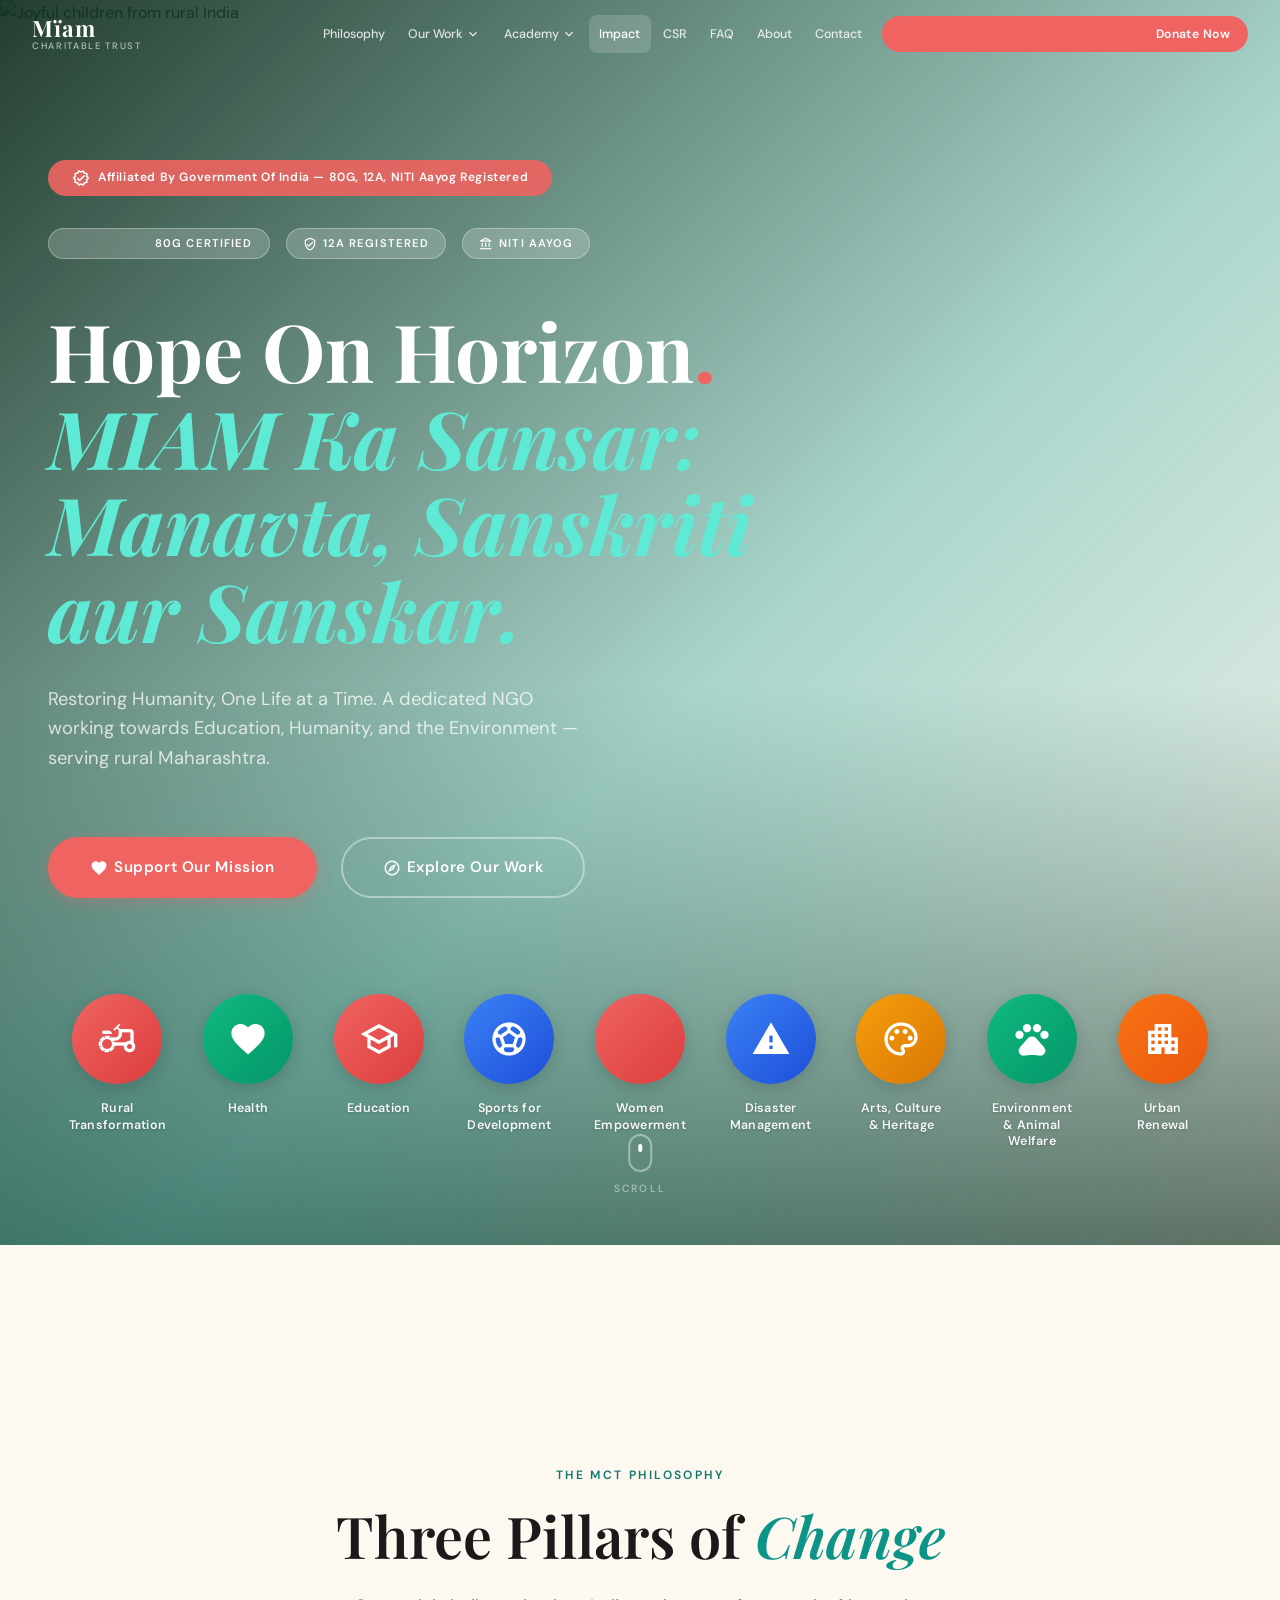
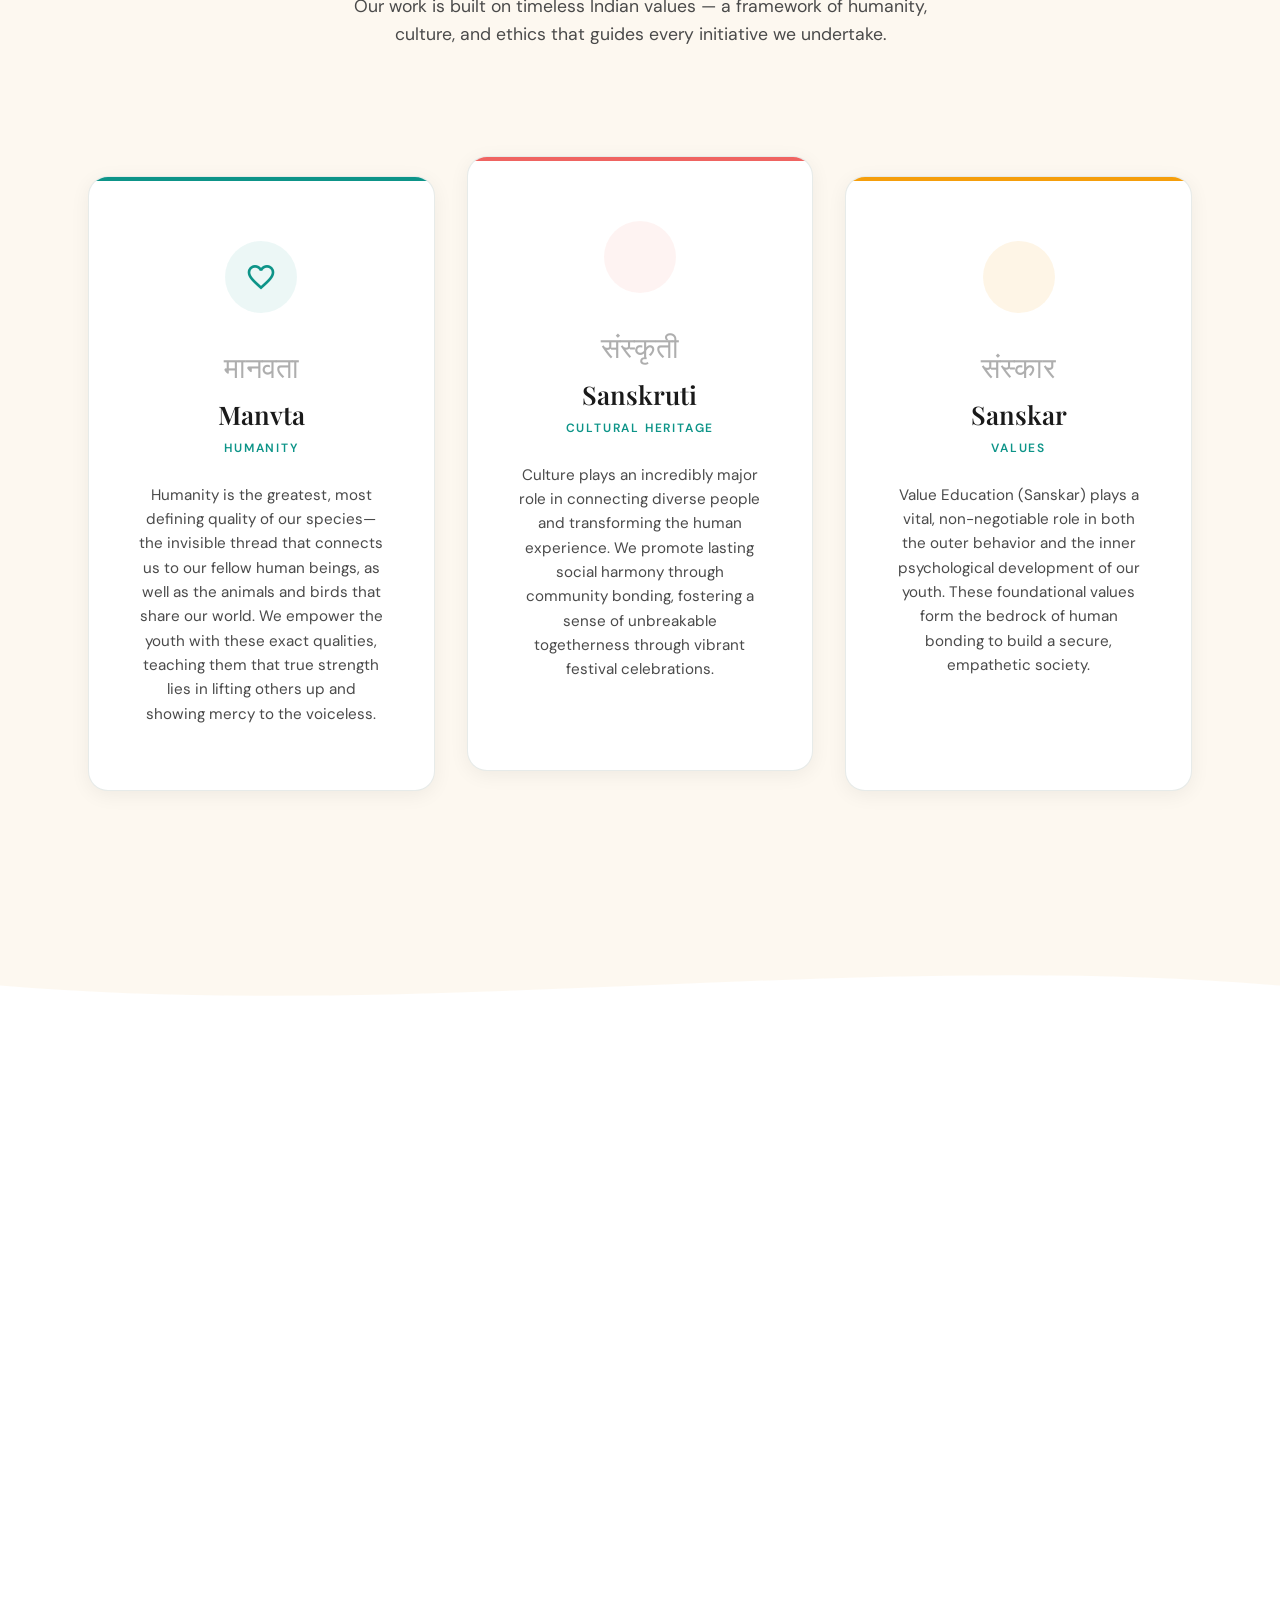
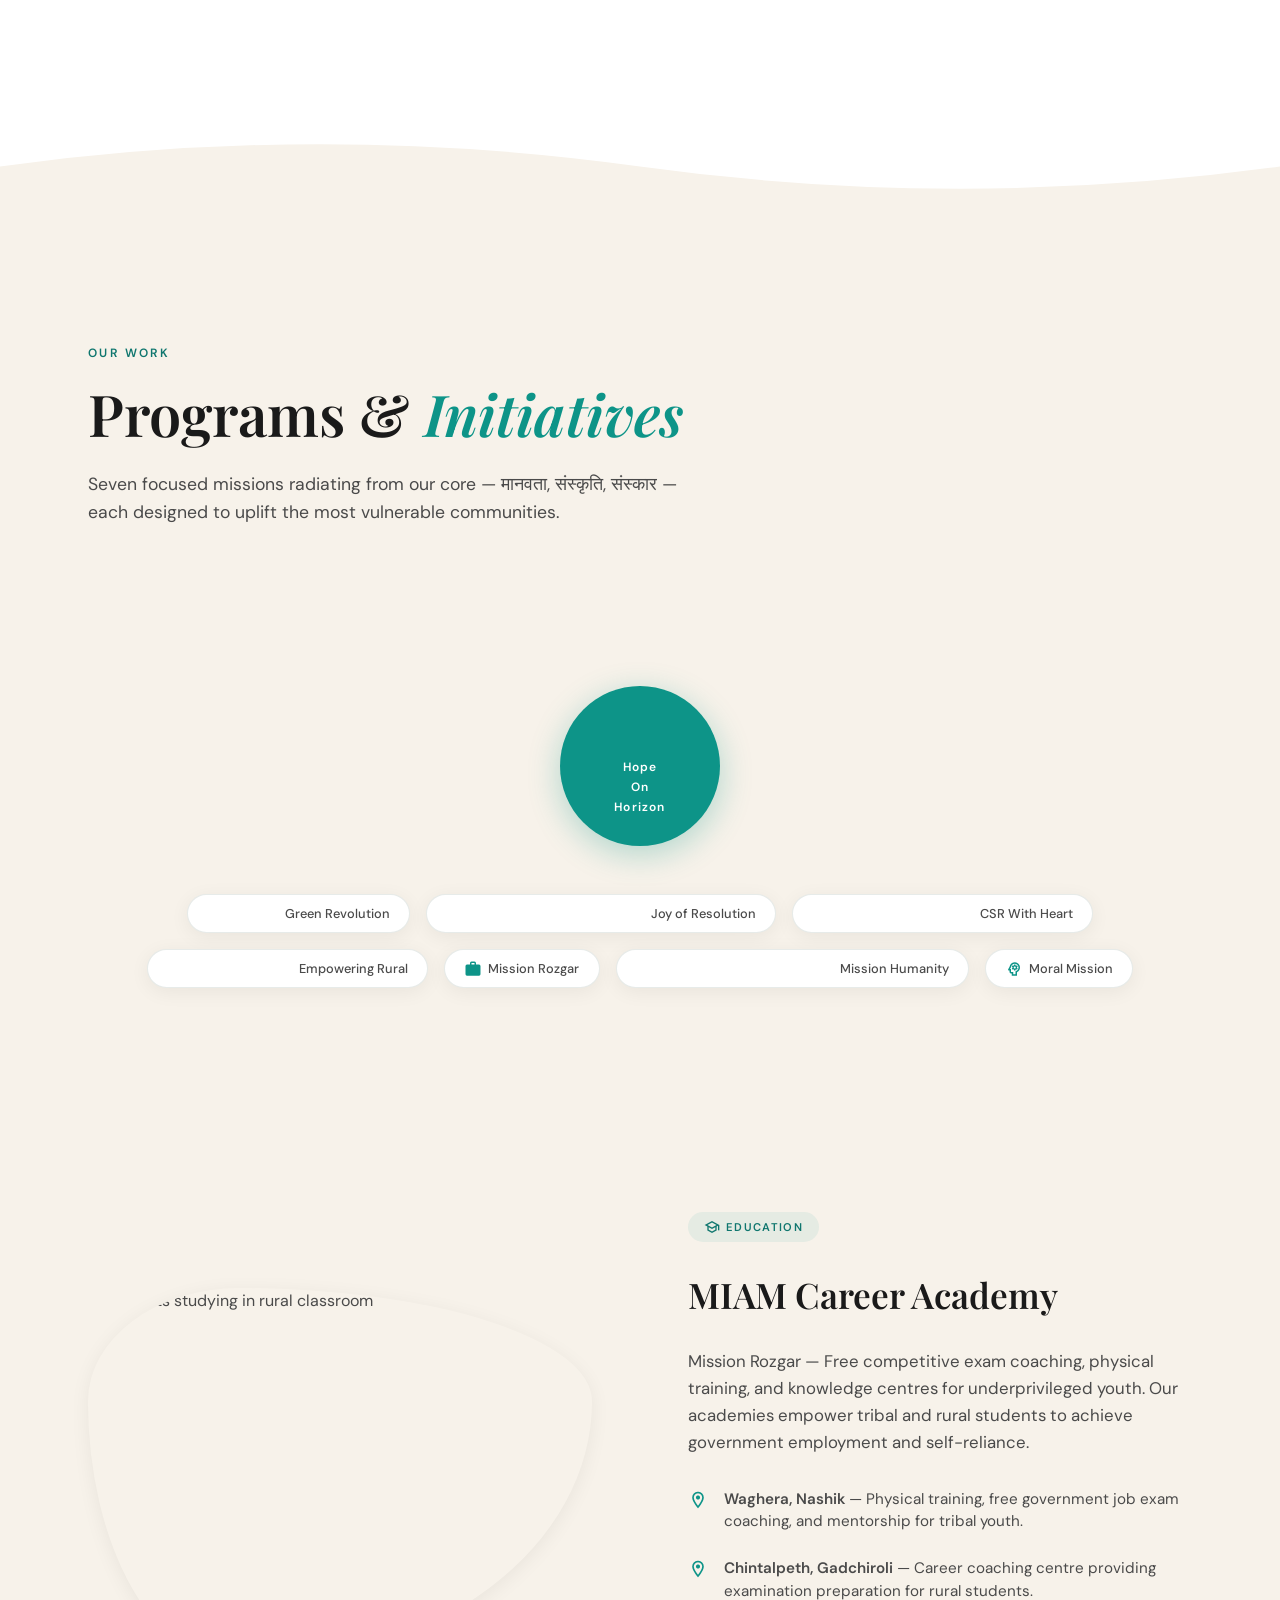
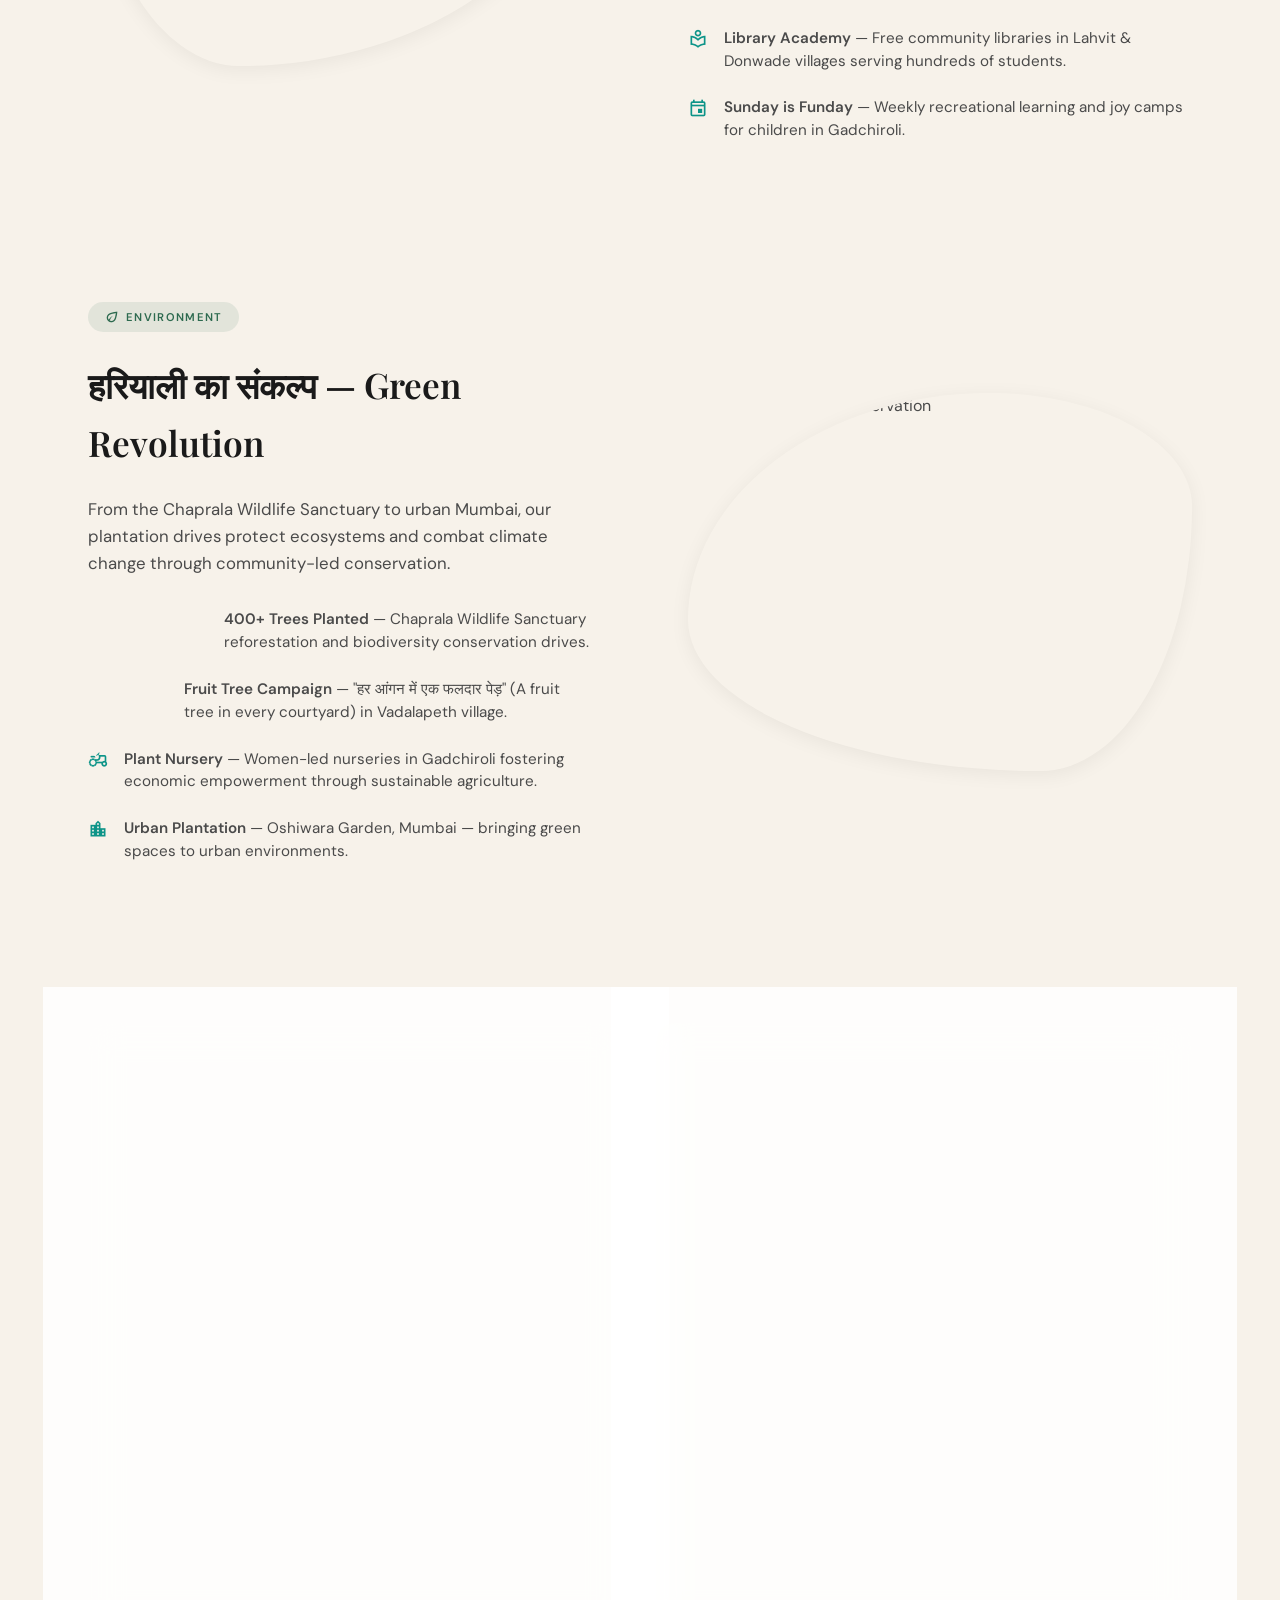
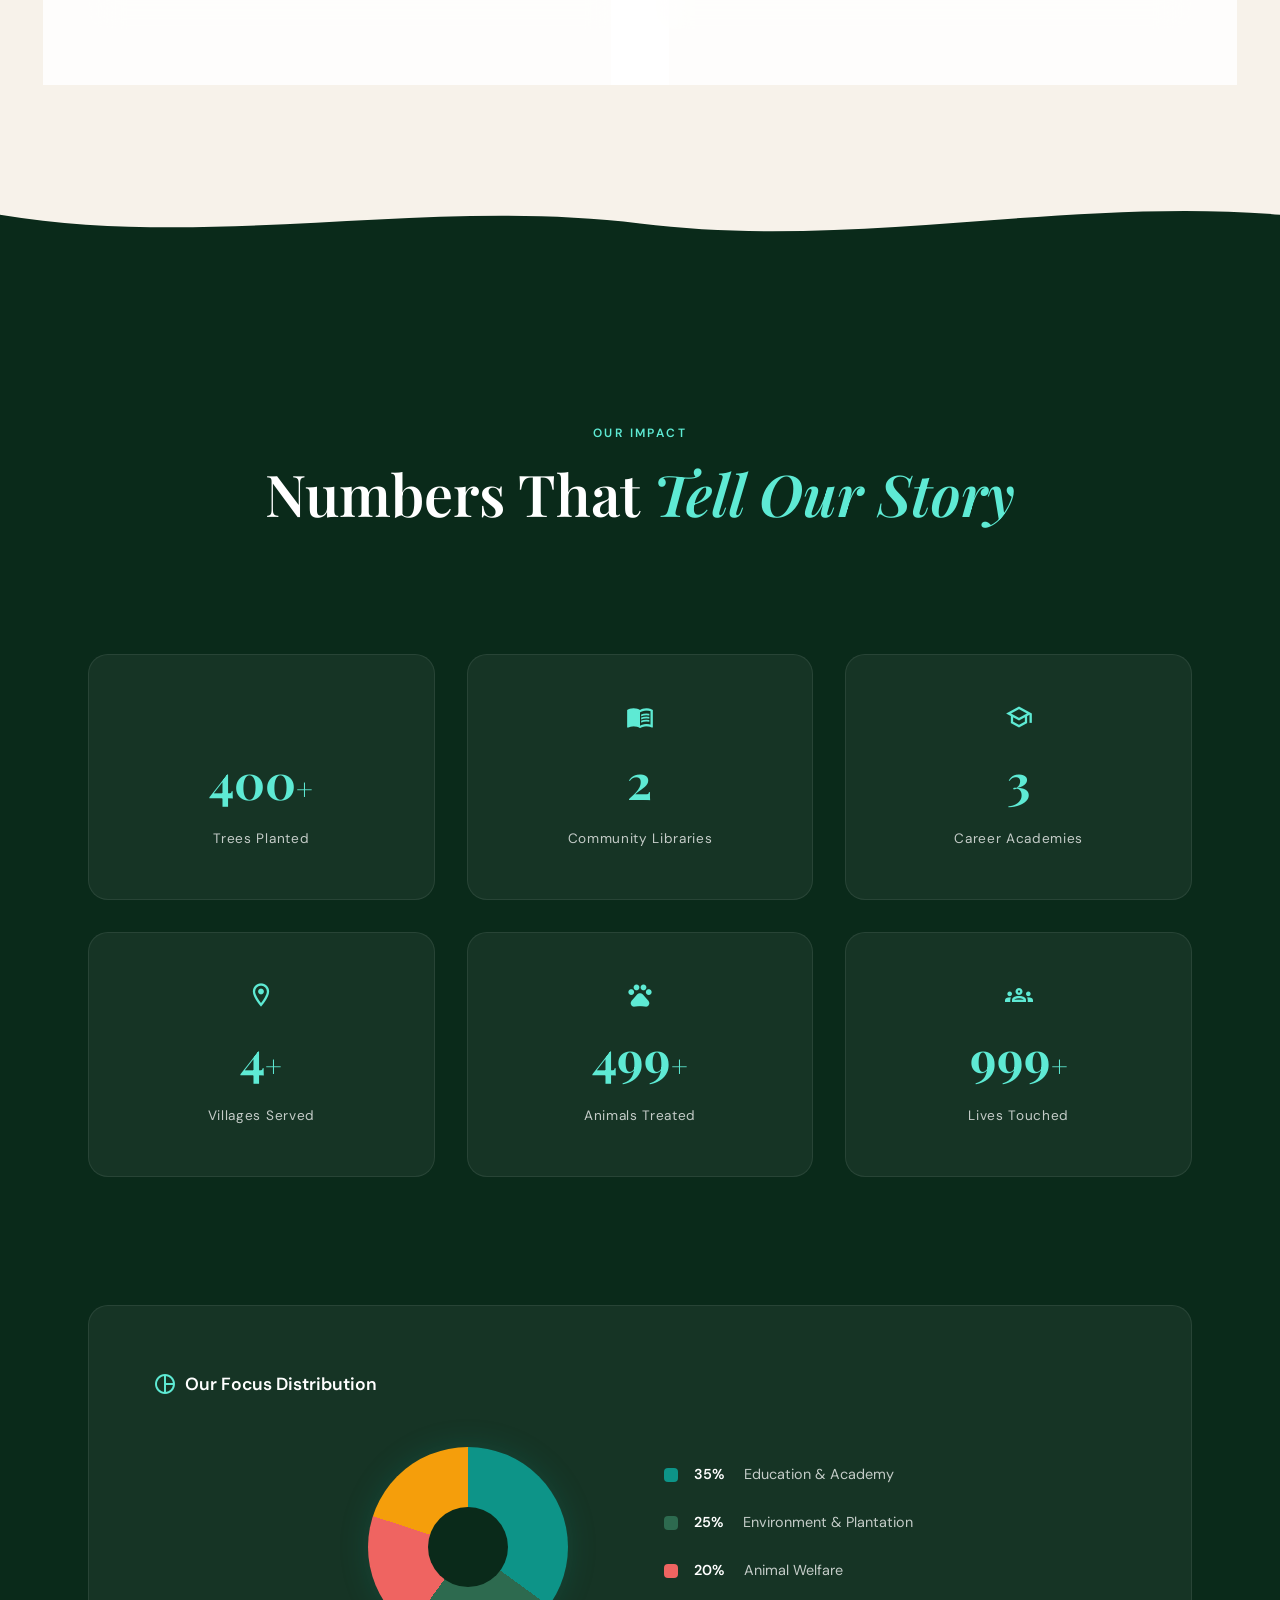
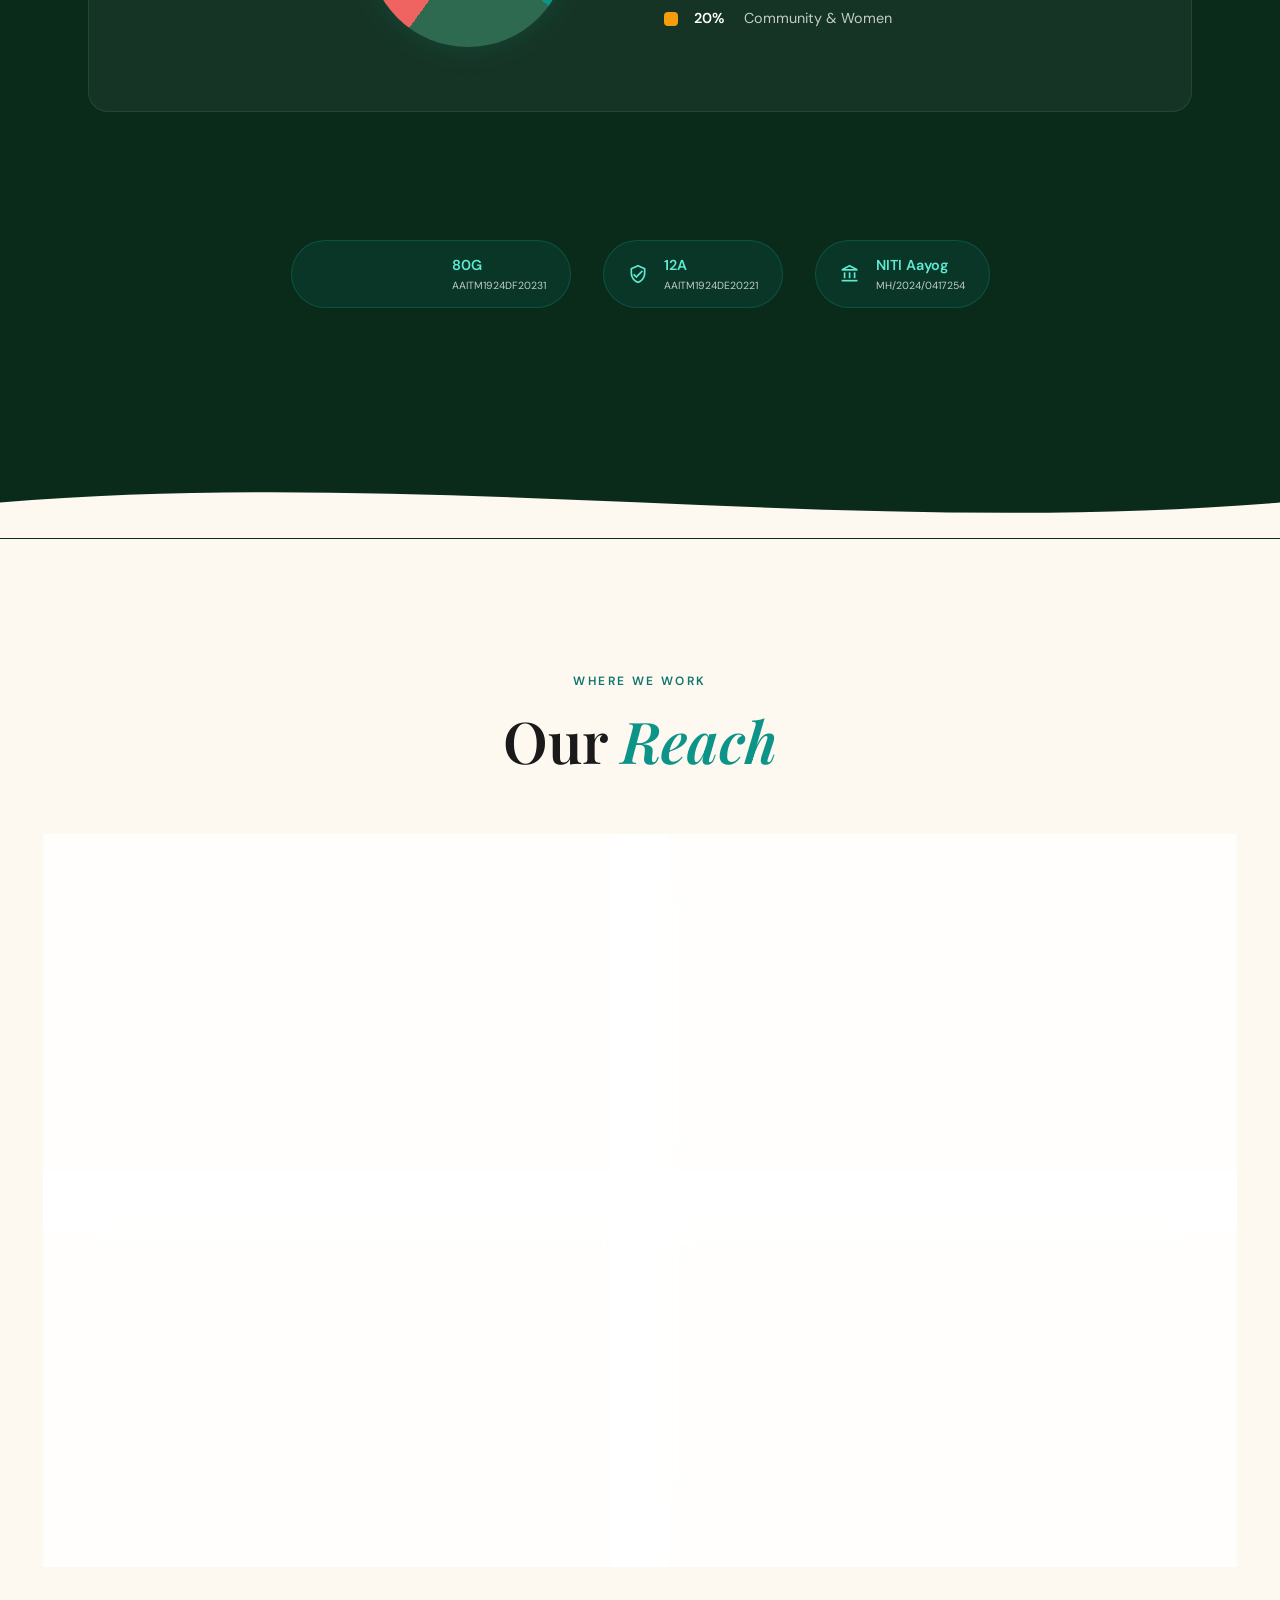
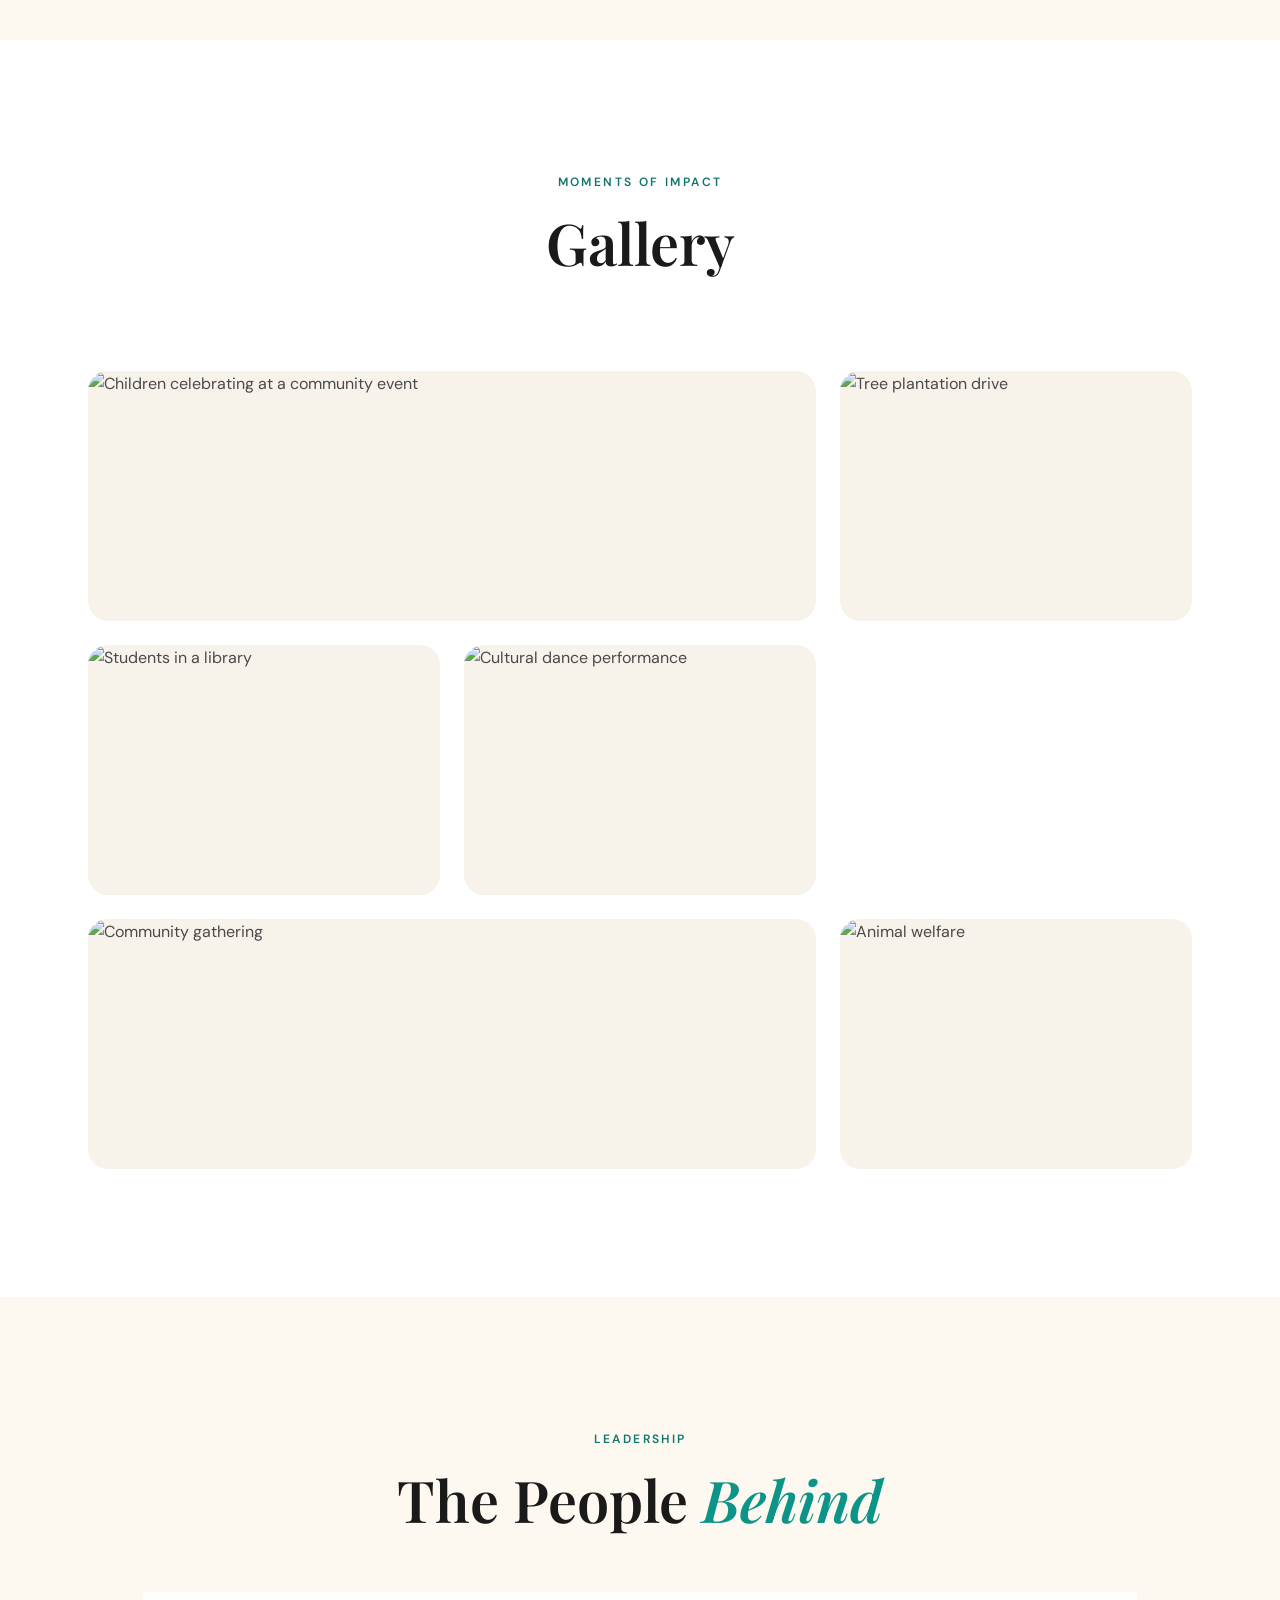
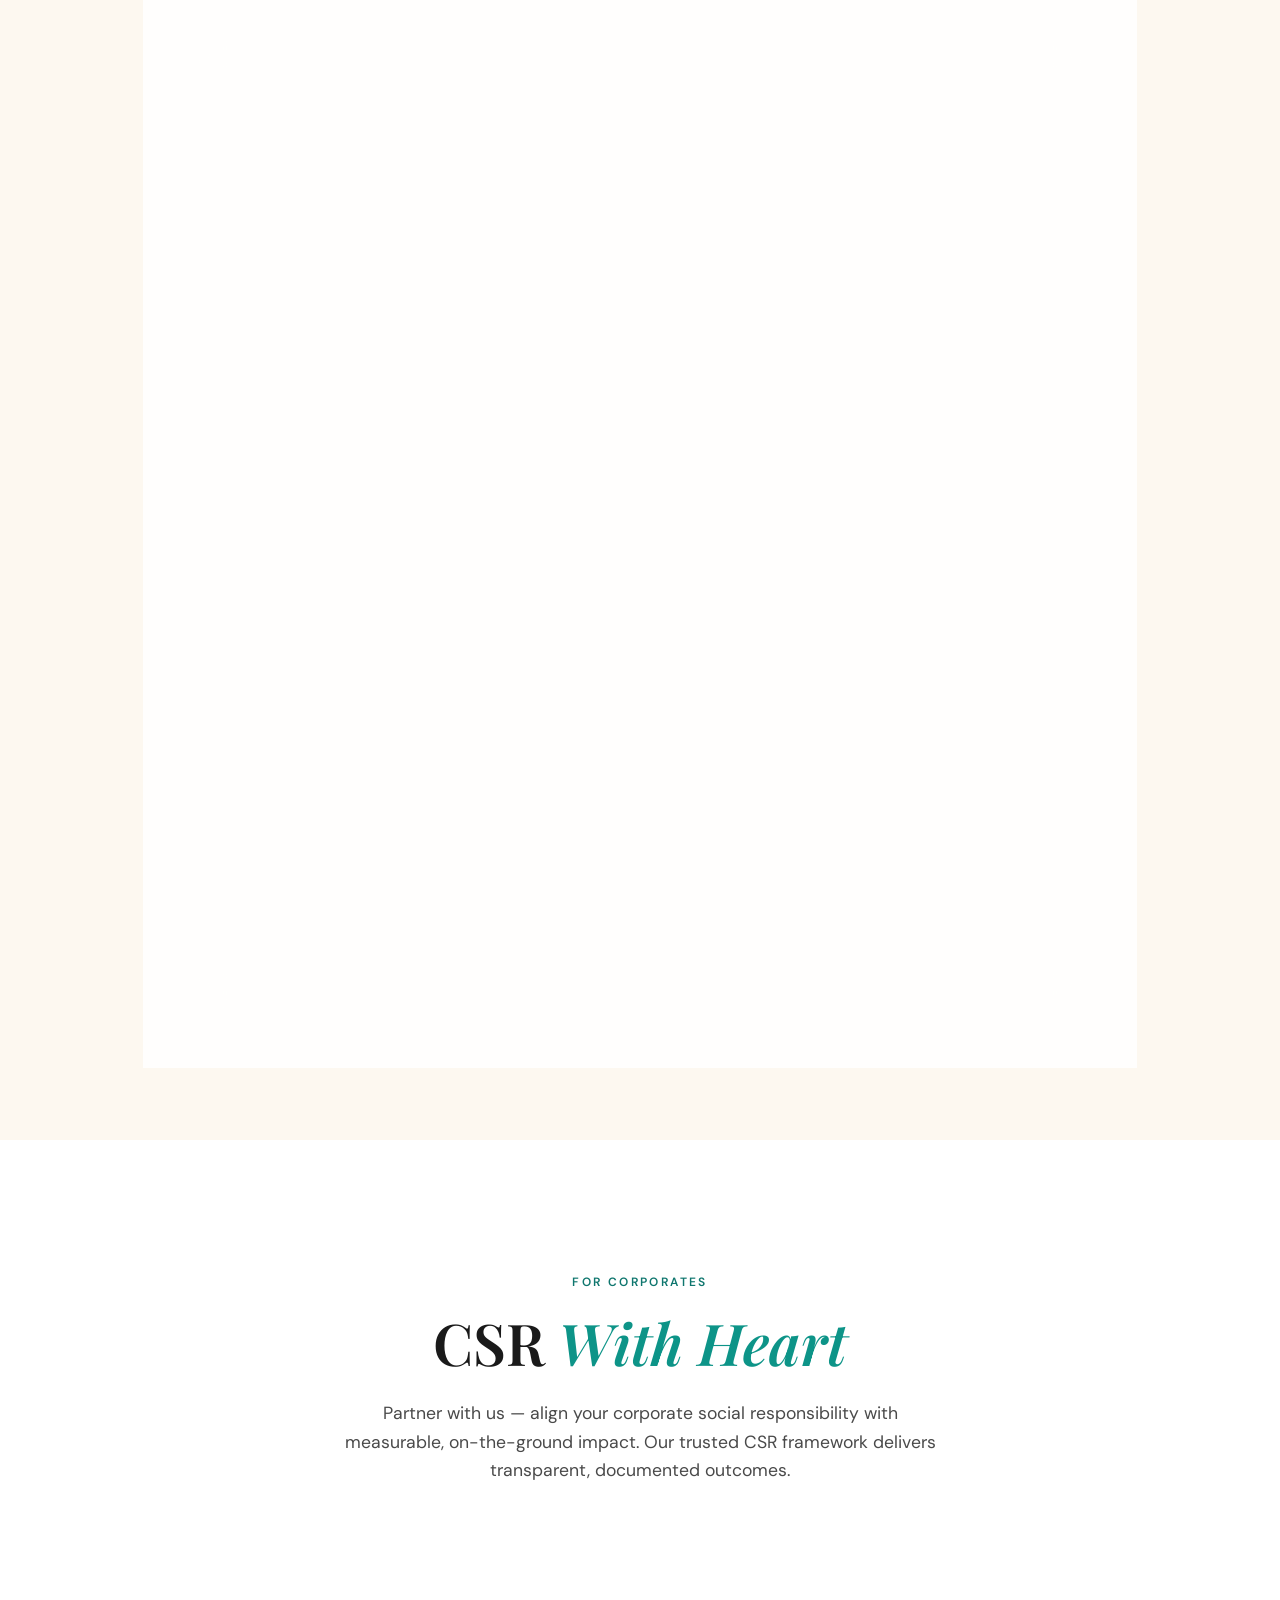
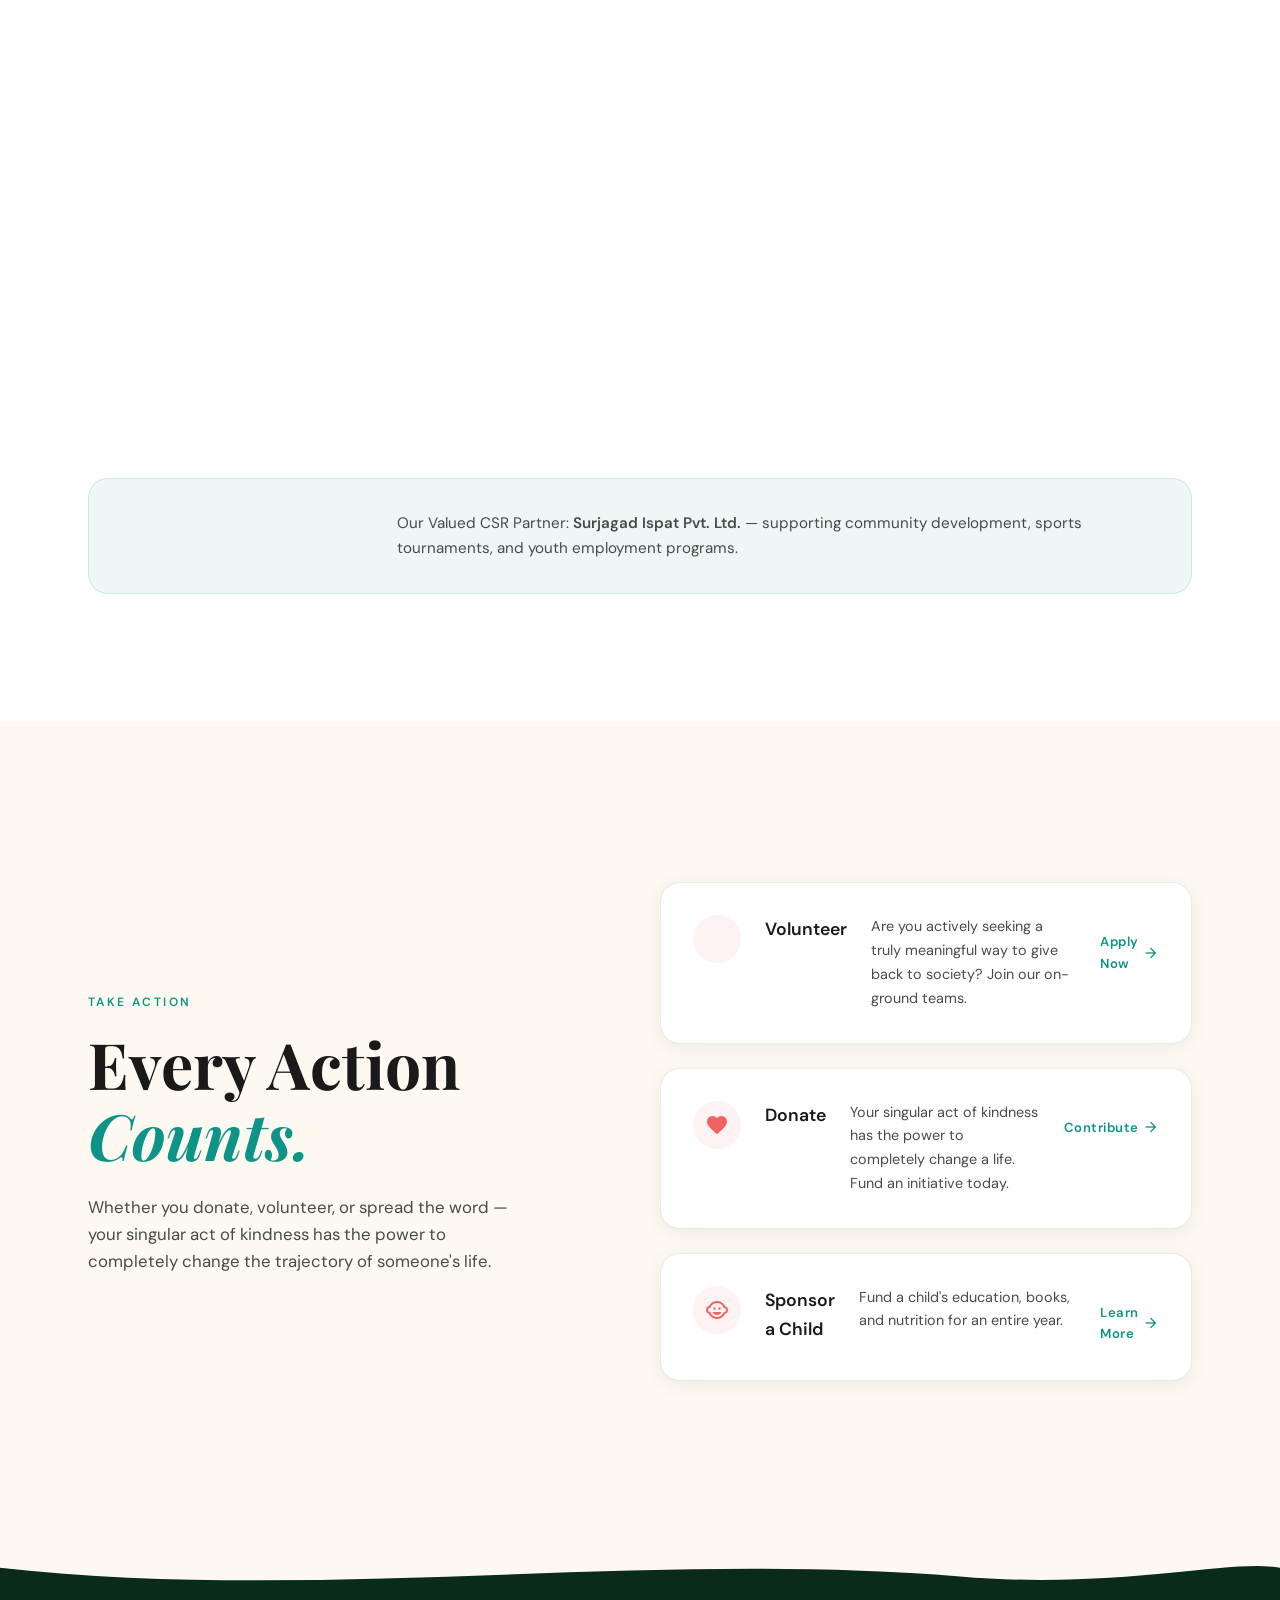
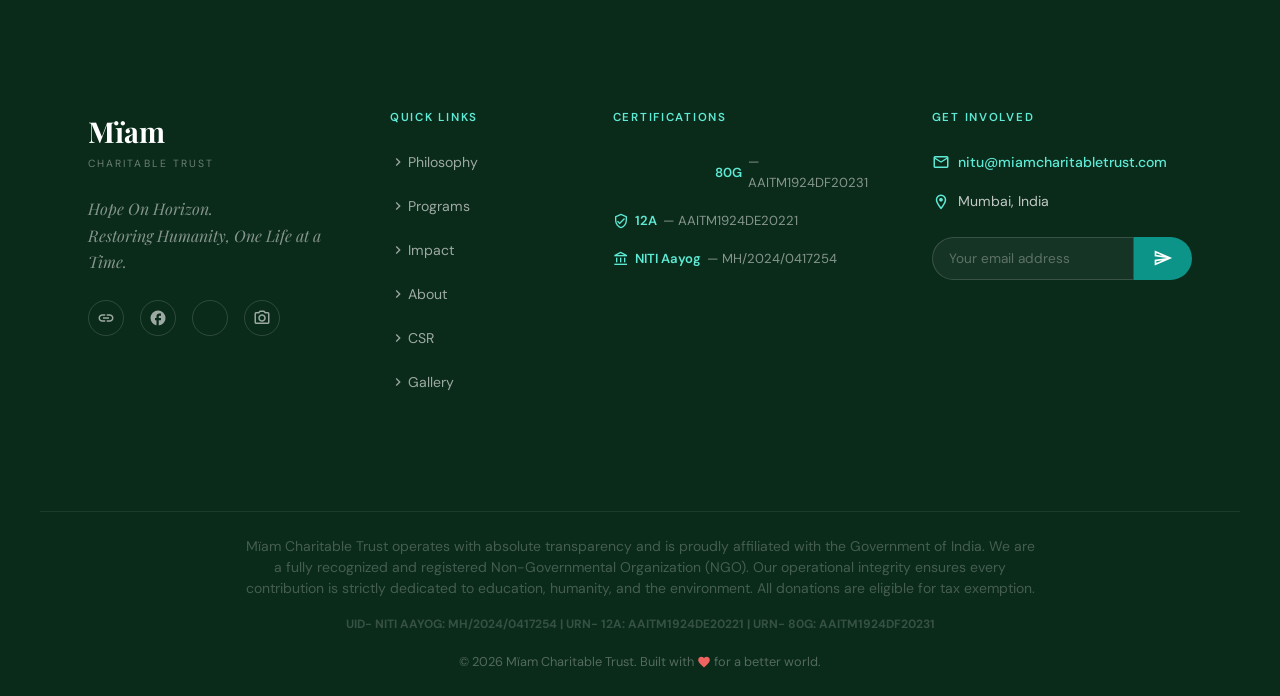
==== commit 9556f17f: "Added FAQ page and updated navigation; enhanced responsive styles for impact grid Co-authored-by: Co" ====
--- a/index.html
+++ b/index.html
@@ -80,6 +80,7 @@
 
         <li><a href="index.html#impact" class="nav__link">Impact</a></li>
         <li><a href="csr.html" class="nav__link">CSR</a></li>
+        <li><a href="faq.html" class="nav__link">FAQ</a></li>
         <li><a href="about.html#founder" class="nav__link">About</a></li>
         <li><a href="contact.html" class="nav__link">Contact</a></li>
         <li><a href="contact.html#donate" class="btn btn--nav">
@@ -128,6 +129,64 @@
         <a href="programs.html" class="btn btn--ghost-light btn--lg">
           <span class="material-icons-outlined">explore</span> Explore Our Work
         </a>
+      </div>
+
+      <!-- Impact Focus Grid in Hero -->
+      <div class="hero__impact-grid reveal reveal-delay-5">
+        <div class="impact-focus__item">
+          <div class="impact-focus__icon impact-focus__icon--red">
+            <span class="material-icons-outlined">agriculture</span>
+          </div>
+          <h4 class="impact-focus__label">Rural<br>Transformation</h4>
+        </div>
+        <div class="impact-focus__item">
+          <div class="impact-focus__icon impact-focus__icon--green">
+            <span class="material-icons-outlined">favorite</span>
+          </div>
+          <h4 class="impact-focus__label">Health</h4>
+        </div>
+        <div class="impact-focus__item">
+          <div class="impact-focus__icon impact-focus__icon--red">
+            <span class="material-icons-outlined">school</span>
+          </div>
+          <h4 class="impact-focus__label">Education</h4>
+        </div>
+        <div class="impact-focus__item">
+          <div class="impact-focus__icon impact-focus__icon--blue">
+            <span class="material-icons-outlined">sports_soccer</span>
+          </div>
+          <h4 class="impact-focus__label">Sports for<br>Development</h4>
+        </div>
+        <div class="impact-focus__item">
+          <div class="impact-focus__icon impact-focus__icon--red">
+            <span class="material-icons-outlined">woman</span>
+          </div>
+          <h4 class="impact-focus__label">Women<br>Empowerment</h4>
+        </div>
+        <div class="impact-focus__item">
+          <div class="impact-focus__icon impact-focus__icon--blue">
+            <span class="material-icons-outlined">warning</span>
+          </div>
+          <h4 class="impact-focus__label">Disaster<br>Management</h4>
+        </div>
+        <div class="impact-focus__item">
+          <div class="impact-focus__icon impact-focus__icon--amber">
+            <span class="material-icons-outlined">palette</span>
+          </div>
+          <h4 class="impact-focus__label">Arts, Culture<br>& Heritage</h4>
+        </div>
+        <div class="impact-focus__item">
+          <div class="impact-focus__icon impact-focus__icon--green">
+            <span class="material-icons-outlined">pets</span>
+          </div>
+          <h4 class="impact-focus__label">Environment<br>& Animal<br>Welfare</h4>
+        </div>
+        <div class="impact-focus__item">
+          <div class="impact-focus__icon impact-focus__icon--orange">
+            <span class="material-icons-outlined">apartment</span>
+          </div>
+          <h4 class="impact-focus__label">Urban<br>Renewal</h4>
+        </div>
       </div>
     </div>
 
--- a/styles.css
+++ b/styles.css
@@ -194,6 +194,26 @@
 .scroll-mouse__dot{width:4px;height:8px;background:var(--ink-light);border-radius:4px;animation:scroll-bounce 2s infinite}
 @keyframes scroll-bounce{0%,100%{transform:translateY(0);opacity:1}50%{transform:translateY(10px);opacity:.3}}
 .scroll-label{font-size:.65rem;font-weight:500;letter-spacing:.2em;text-transform:uppercase;color:rgba(255,255,255,.5)}
+
+/* ─── Hero Impact Grid ─── */
+.hero__impact-grid{display:grid;grid-template-columns:repeat(9,1fr);gap:var(--sp-3);margin-top:var(--sp-8);padding:0 var(--sp-2);max-width:100%;width:100%;position:relative;z-index:10}
+
+/* ═══════════════ IMPACT FOCUS AREAS ═══════════════ */
+.impact-focus__item{display:flex;flex-direction:column;align-items:center;gap:var(--sp-2);text-align:center;transition:all var(--t-normal) var(--ease-smooth)}
+
+.impact-focus__icon{width:90px;height:90px;border-radius:50%;display:flex;align-items:center;justify-content:center;font-size:40px;box-shadow:0 4px 16px rgba(0,0,0,.15);transition:all var(--t-normal) var(--ease-smooth)}
+.impact-focus__icon .material-icons-outlined{font-size:40px;display:block}
+
+.impact-focus__icon--red{background:linear-gradient(135deg,#EF6461 0%,#DC3D3D 100%);color:white}
+.impact-focus__icon--green{background:linear-gradient(135deg,#10B981 0%,#059669 100%);color:white}
+.impact-focus__icon--blue{background:linear-gradient(135deg,#3B82F6 0%,#1D4ED8 100%);color:white}
+.impact-focus__icon--amber{background:linear-gradient(135deg,#F59E0B 0%,#D97706 100%);color:white}
+.impact-focus__icon--orange{background:linear-gradient(135deg,#F97316 0%,#EA580C 100%);color:white}
+
+.impact-focus__item:hover .impact-focus__icon{transform:translateY(-6px);box-shadow:0 8px 24px rgba(0,0,0,.2)}
+.impact-focus__item:hover{transform:translateY(-2px)}
+
+.impact-focus__label{font-family:var(--font-body);font-size:.78rem;font-weight:600;color:rgba(255,255,255,.95);line-height:1.3;letter-spacing:.02em;margin:0;text-shadow:0 1px 3px rgba(0,0,0,.2)}
 
 /* ═══════════════ PILLARS ═══════════════ */
 .pillars{padding:var(--sp-10) 0 var(--sp-12);background:var(--bg-ivory)}
--- a/responsive.css
+++ b/responsive.css
@@ -108,8 +108,16 @@
   height: 38px;
 }
 .nav__link:hover { color: #fff; background: rgba(255,255,255,0.12); }
+.nav__link.active {
+  color: #fff;
+  background: rgba(255,255,255,0.16);
+}
 .nav.scrolled .nav__link { color: var(--ink-secondary); }
 .nav.scrolled .nav__link:hover { color: var(--clr-teal); background: var(--clr-teal-bg); }
+.nav.scrolled .nav__link.active {
+  color: var(--clr-teal-deep);
+  background: var(--clr-teal-bg);
+}
 .nav__chevron { font-size: 16px !important; transition: transform 0.2s; }
 .nav__dropdown.is-open .nav__chevron { transform: rotate(180deg); }
 
@@ -215,10 +223,25 @@
 @media (max-width: 1024px) {
   .nav__hamburger { display: flex; }
 
+  .nav-backdrop {
+    position: fixed;
+    inset: 0;
+    background: rgba(0,0,0,0.5);
+    opacity: 0;
+    pointer-events: none;
+    transition: opacity 0.25s ease;
+    z-index: 1004;
+  }
+  .nav-backdrop.open {
+    opacity: 1;
+    pointer-events: auto;
+  }
+
   /* Hide desktop links, show as drawer */
   .nav__links {
     position: fixed !important;
     top: 0; right: 0;
+    inset: 0 0 auto auto !important;
     width: min(340px, 90vw);
     height: 100dvh;
     background: var(--clr-forest-deep);
@@ -239,23 +262,6 @@
   }
   .nav__links.open { transform: translateX(0) !important; }
 
-  /* Overlay backdrop */
-  .nav__links::before {
-    content: '';
-    position: fixed;
-    inset: 0;
-    background: rgba(0,0,0,0.5);
-    z-index: -1;
-    opacity: 0;
-    pointer-events: none;
-    transition: opacity 0.32s;
-  }
-  .nav__links.open::before {
-    opacity: 1;
-    pointer-events: auto;
-    right: min(340px, 90vw);
-  }
-
   /* List items in drawer */
   .nav__links > li {
     width: 100%;
@@ -277,6 +283,10 @@
   .nav__link:hover, .nav.scrolled .nav__link:hover {
     color: #fff !important;
     background: rgba(255,255,255,0.06) !important;
+  }
+  .nav__link.active, .nav.scrolled .nav__link.active {
+    color: #fff !important;
+    background: rgba(255,255,255,0.12) !important;
   }
 
   /* Dropdown trigger arrow */
@@ -336,6 +346,7 @@
 }
 
 @media (min-width: 1025px) {
+  .nav-backdrop { display: none !important; }
   .nav__hamburger { display: none !important; }
   .nav__links {
     transform: none !important;
@@ -350,7 +361,6 @@
     border: none !important;
     display: flex !important;
   }
-  .nav__links::before { display: none !important; }
 }
 
 /* ════════════════════════════════════════
@@ -540,6 +550,7 @@
 .form-input:focus { outline: none; border-color: var(--clr-teal); box-shadow: 0 0 0 3px rgba(13,148,136,.1); }
 .form-input::placeholder { color: var(--ink-tertiary); }
 textarea.form-input { resize: vertical; min-height: 120px; }
+.contact-form button[disabled] { opacity: .8; cursor: not-allowed; }
 .donation-section { background: var(--clr-forest-deep); color: var(--ink-light); padding: 5rem 5%; text-align: center; }
 .donation-section h2 { font-family: var(--font-display); font-size: clamp(2rem,5vw,3rem); margin-bottom: 1.5rem; color: var(--ink-light); }
 .donation-bank-details { background: rgba(255,255,255,.07); border: 1px solid rgba(255,255,255,.14); border-radius: var(--r-soft); padding: 2.5rem; max-width: 800px; margin: 0 auto; text-align: left; }
@@ -597,3 +608,25 @@
   .programs__inner, .impact__inner { padding: 0 1.25rem !important; }
 }
 
+/* ─── Hero Impact Grid Responsive ─── */
+@media (max-width: 1024px) {
+  .hero__impact-grid { grid-template-columns: repeat(6, 1fr); gap: 1.25rem; }
+  .impact-focus__icon { width: 80px; height: 80px; font-size: 32px; }
+  .impact-focus__icon .material-icons-outlined { font-size: 32px; }
+  .impact-focus__label { font-size: 0.7rem; }
+}
+
+@media (max-width: 768px) {
+  .hero__impact-grid { grid-template-columns: repeat(4, 1fr); gap: 1rem; margin-top: 2rem; }
+  .impact-focus__icon { width: 70px; height: 70px; font-size: 28px; }
+  .impact-focus__icon .material-icons-outlined { font-size: 28px; }
+  .impact-focus__label { font-size: 0.65rem; }
+}
+
+@media (max-width: 480px) {
+  .hero__impact-grid { grid-template-columns: repeat(3, 1fr); gap: 0.75rem; margin-top: 1.5rem; }
+  .impact-focus__icon { width: 60px; height: 60px; font-size: 24px; }
+  .impact-focus__icon .material-icons-outlined { font-size: 24px; }
+  .impact-focus__label { font-size: 0.6rem; }
+}
+
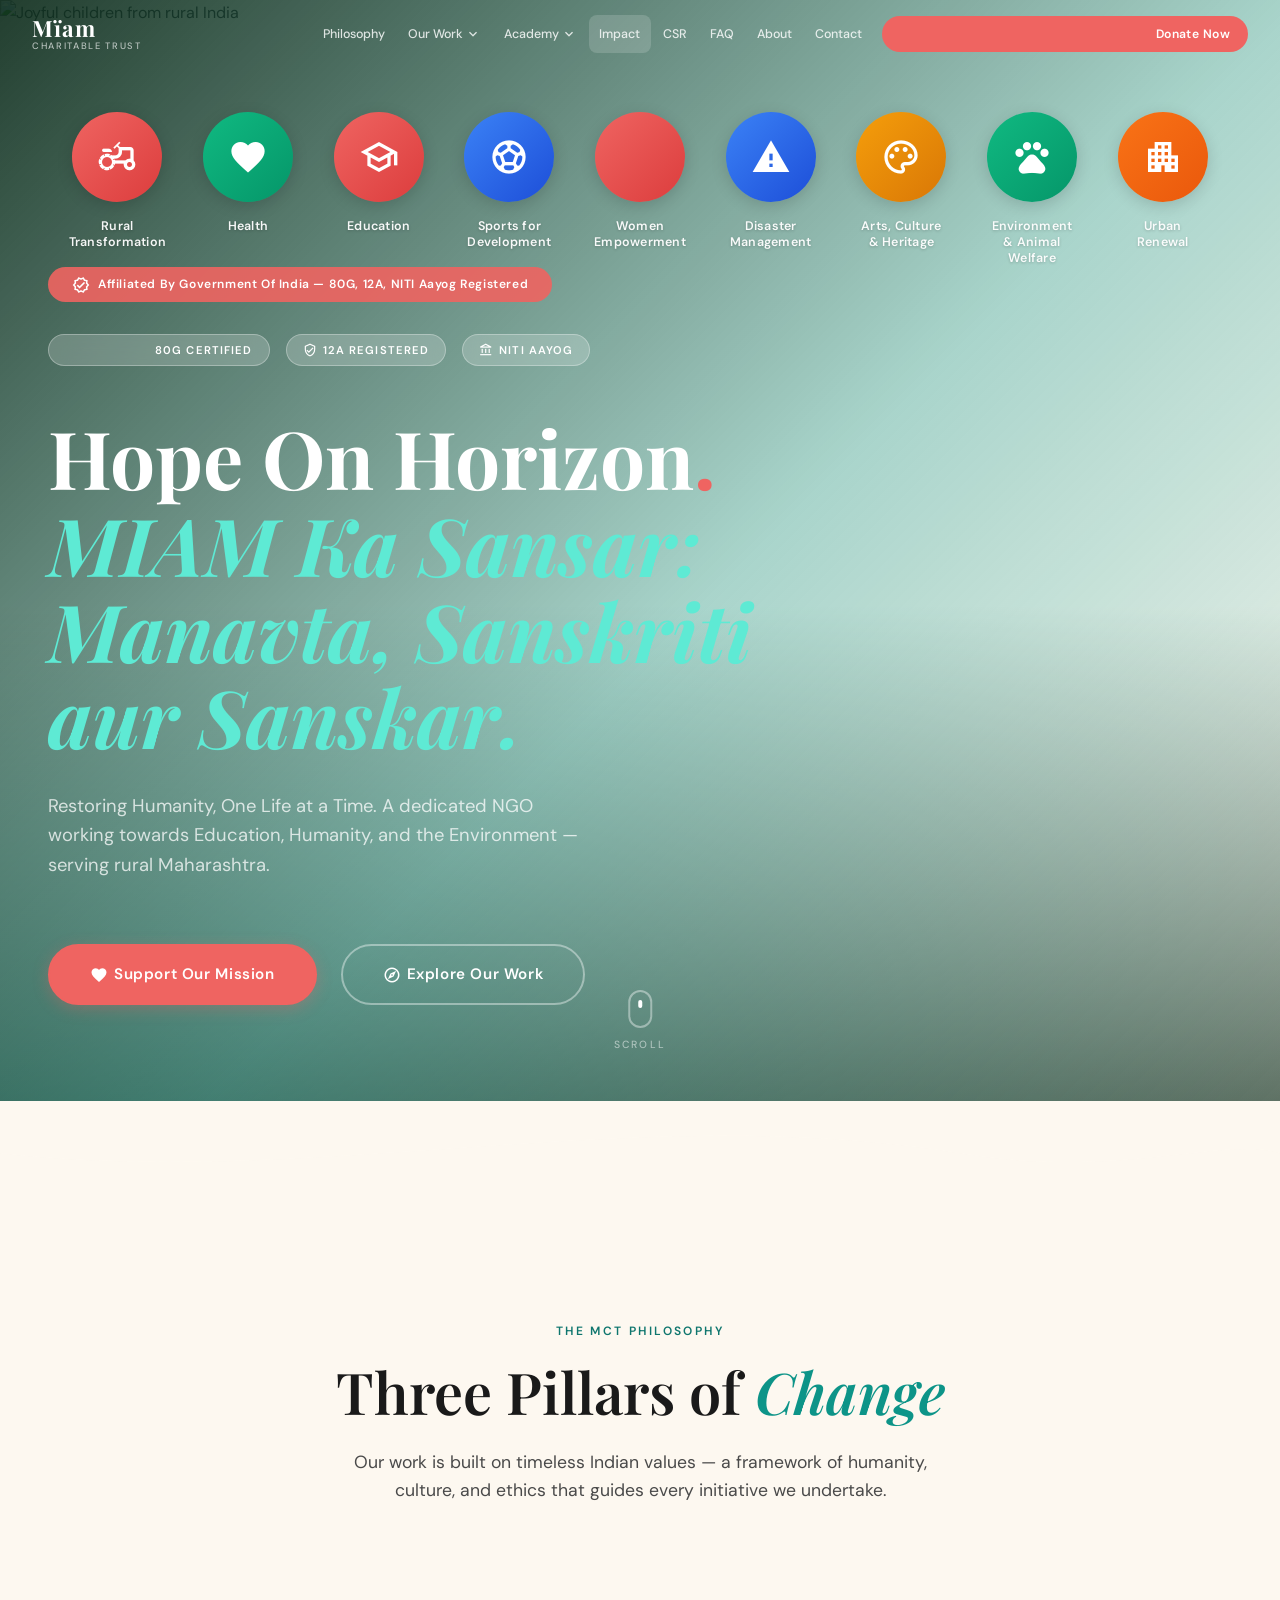
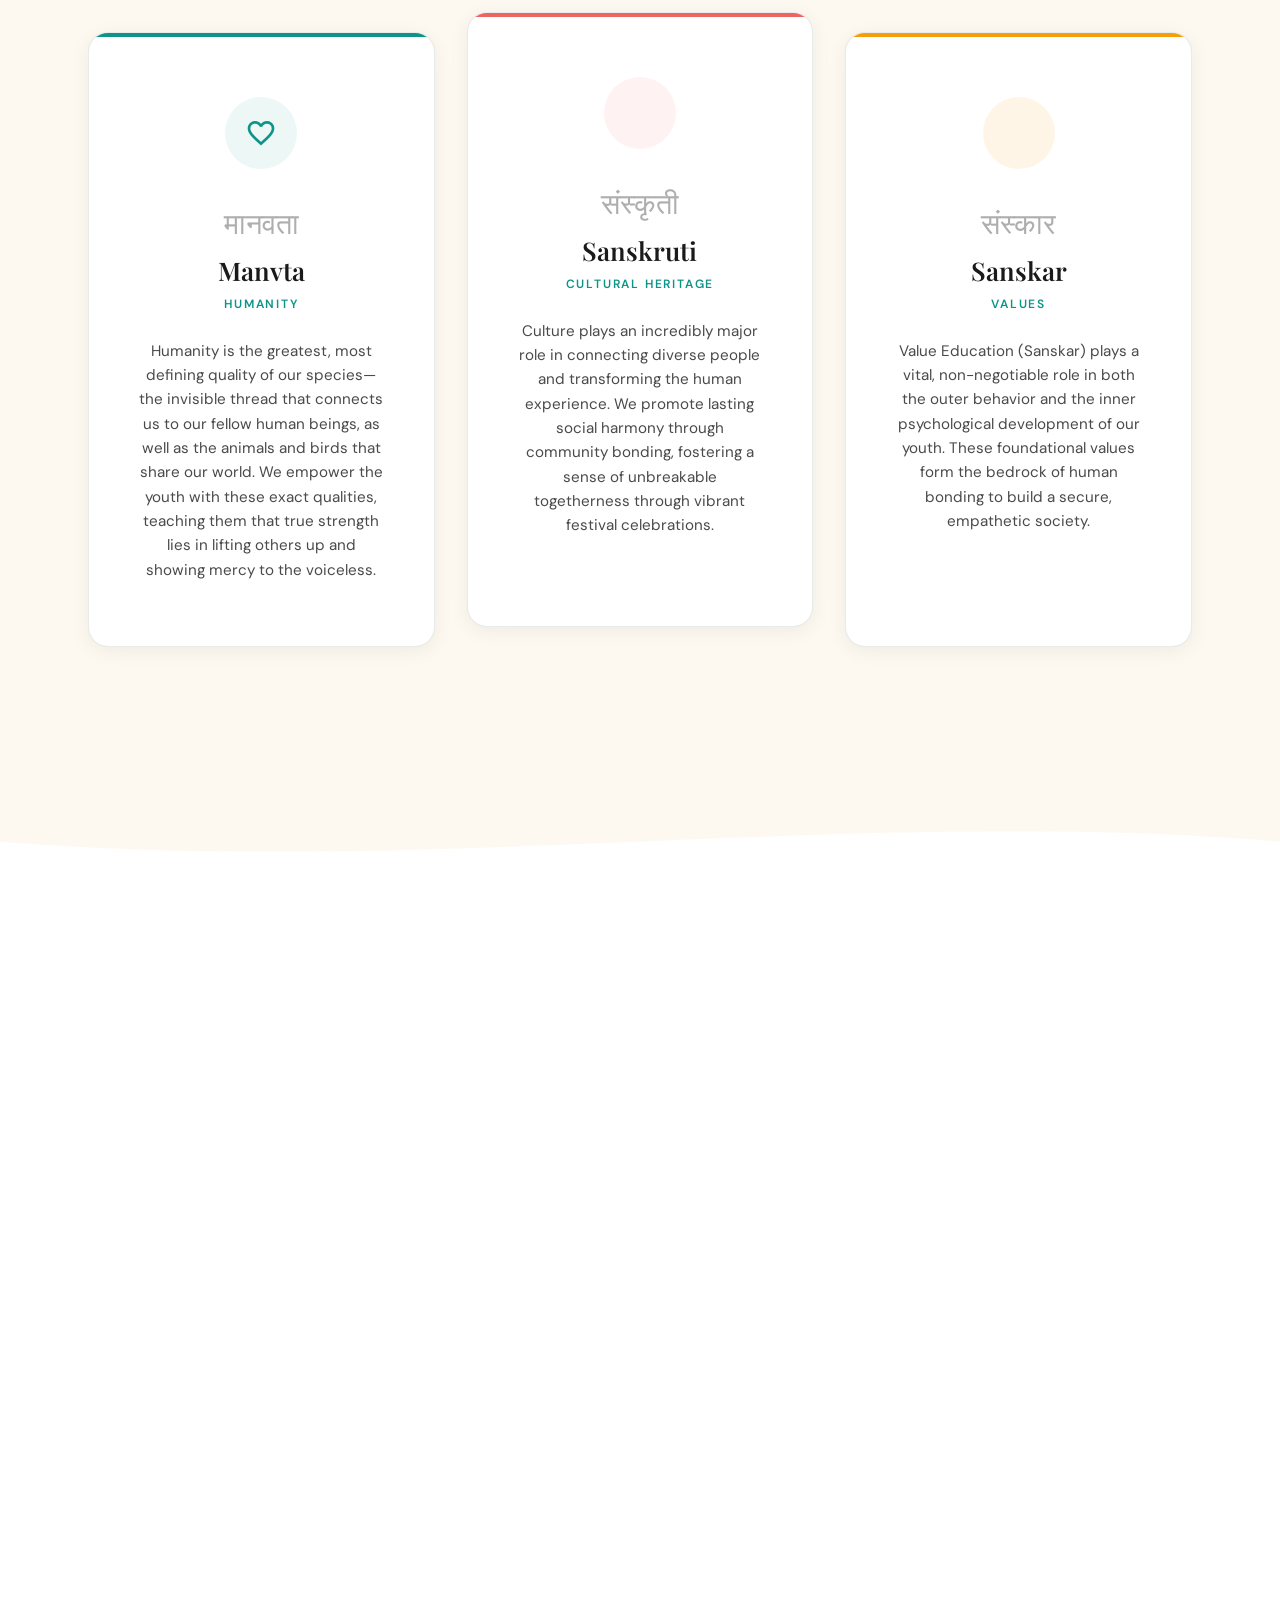
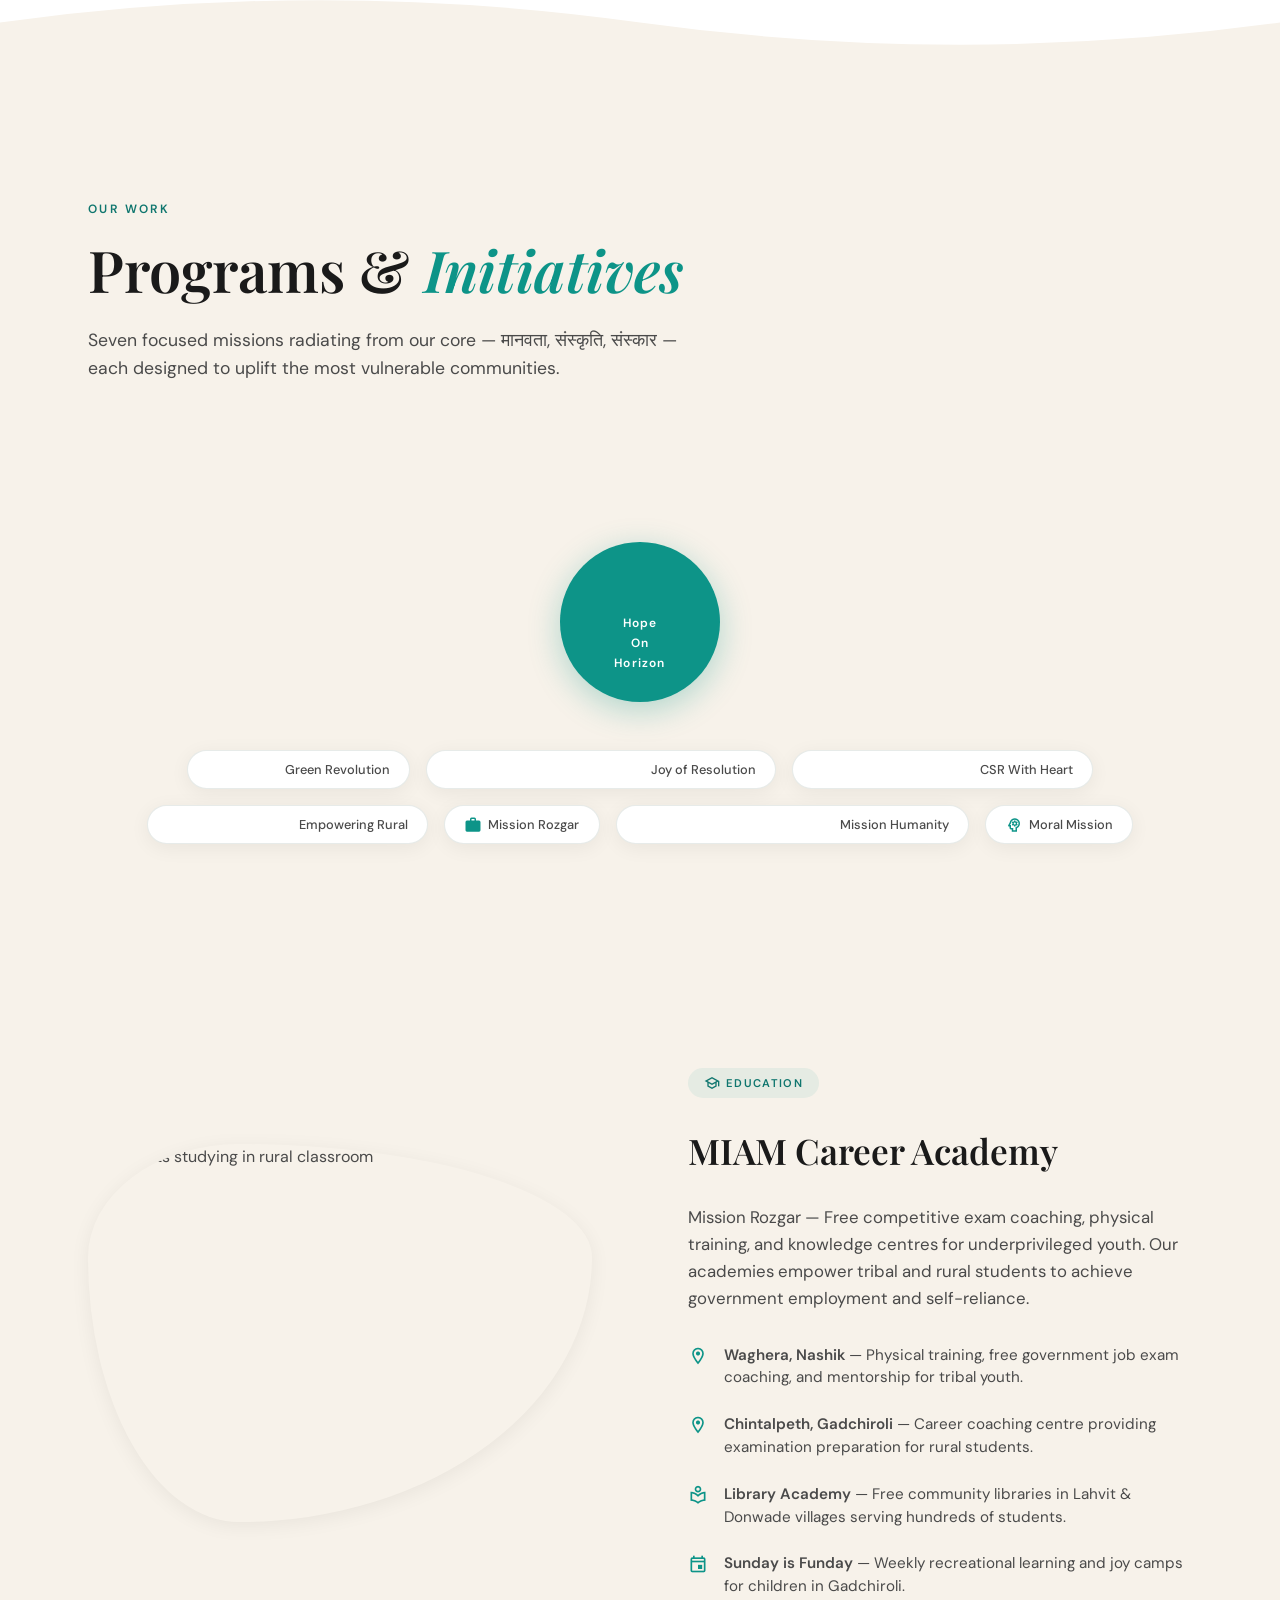
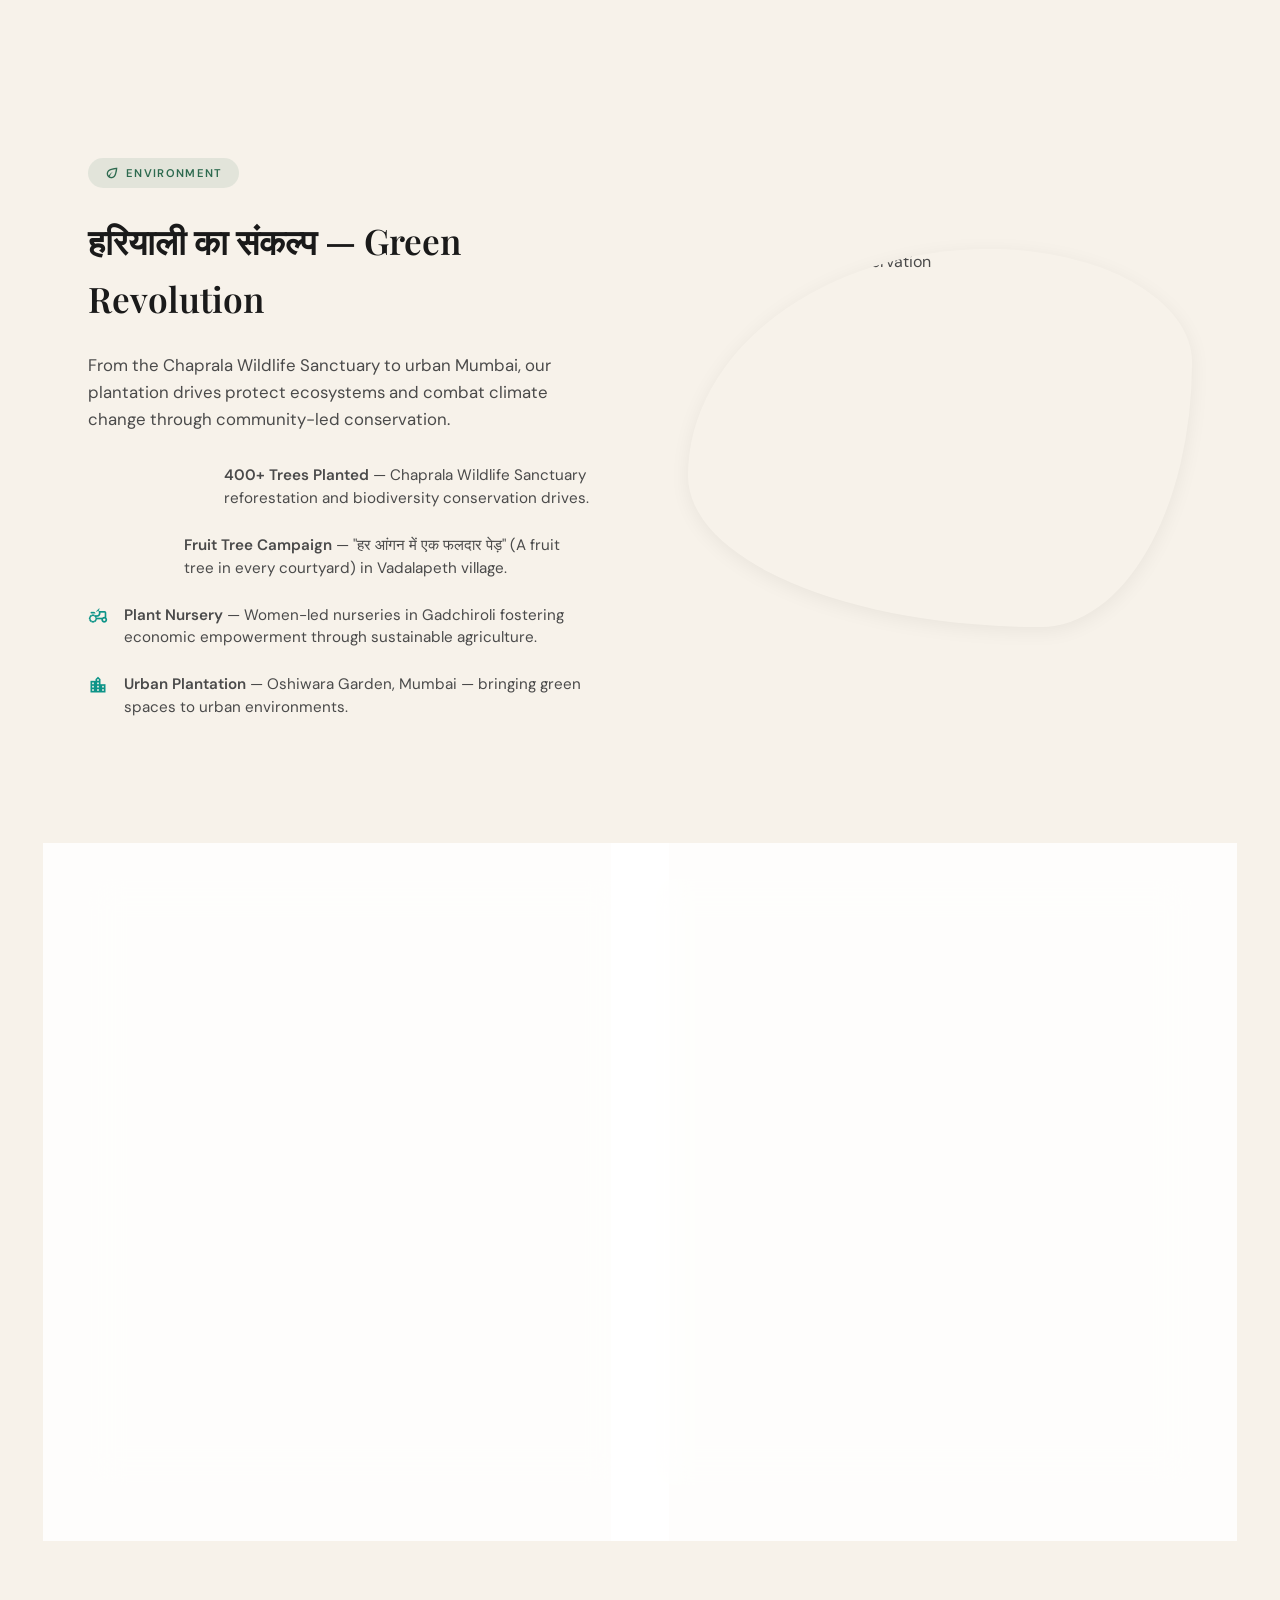
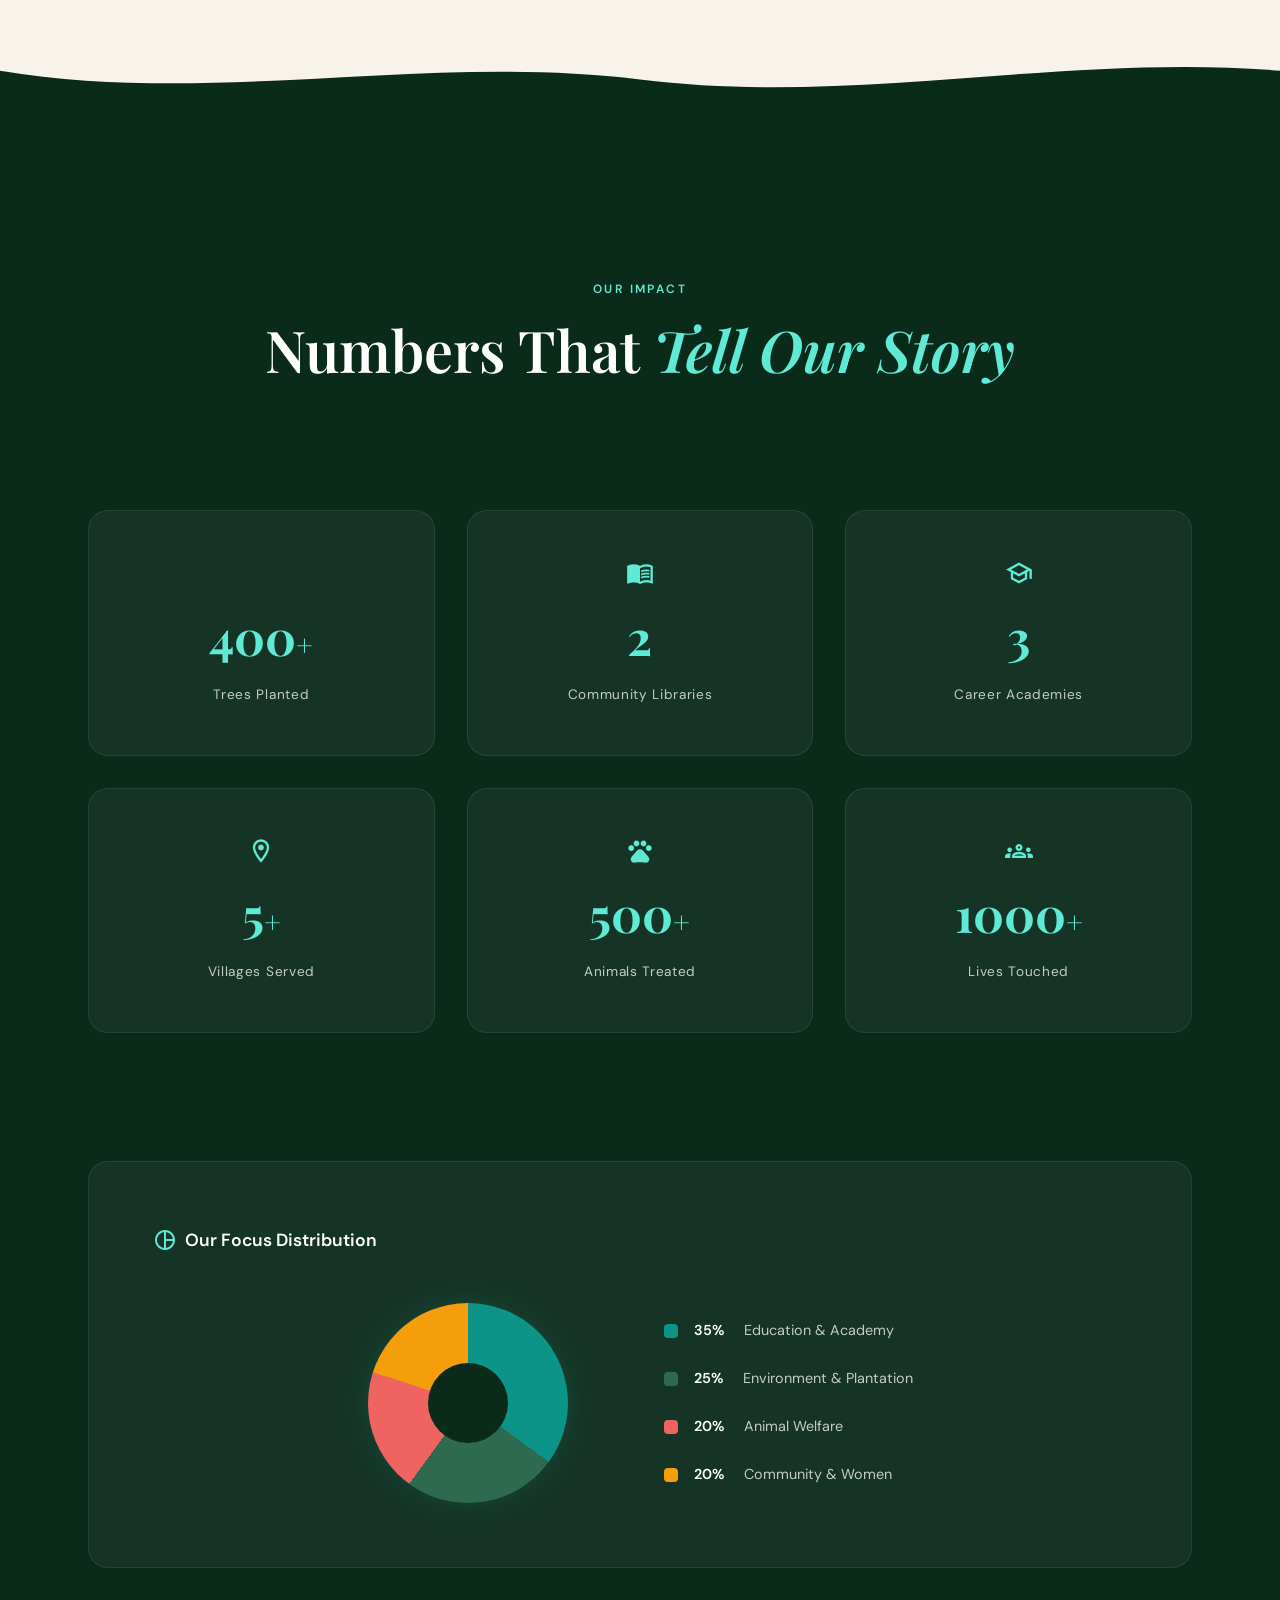
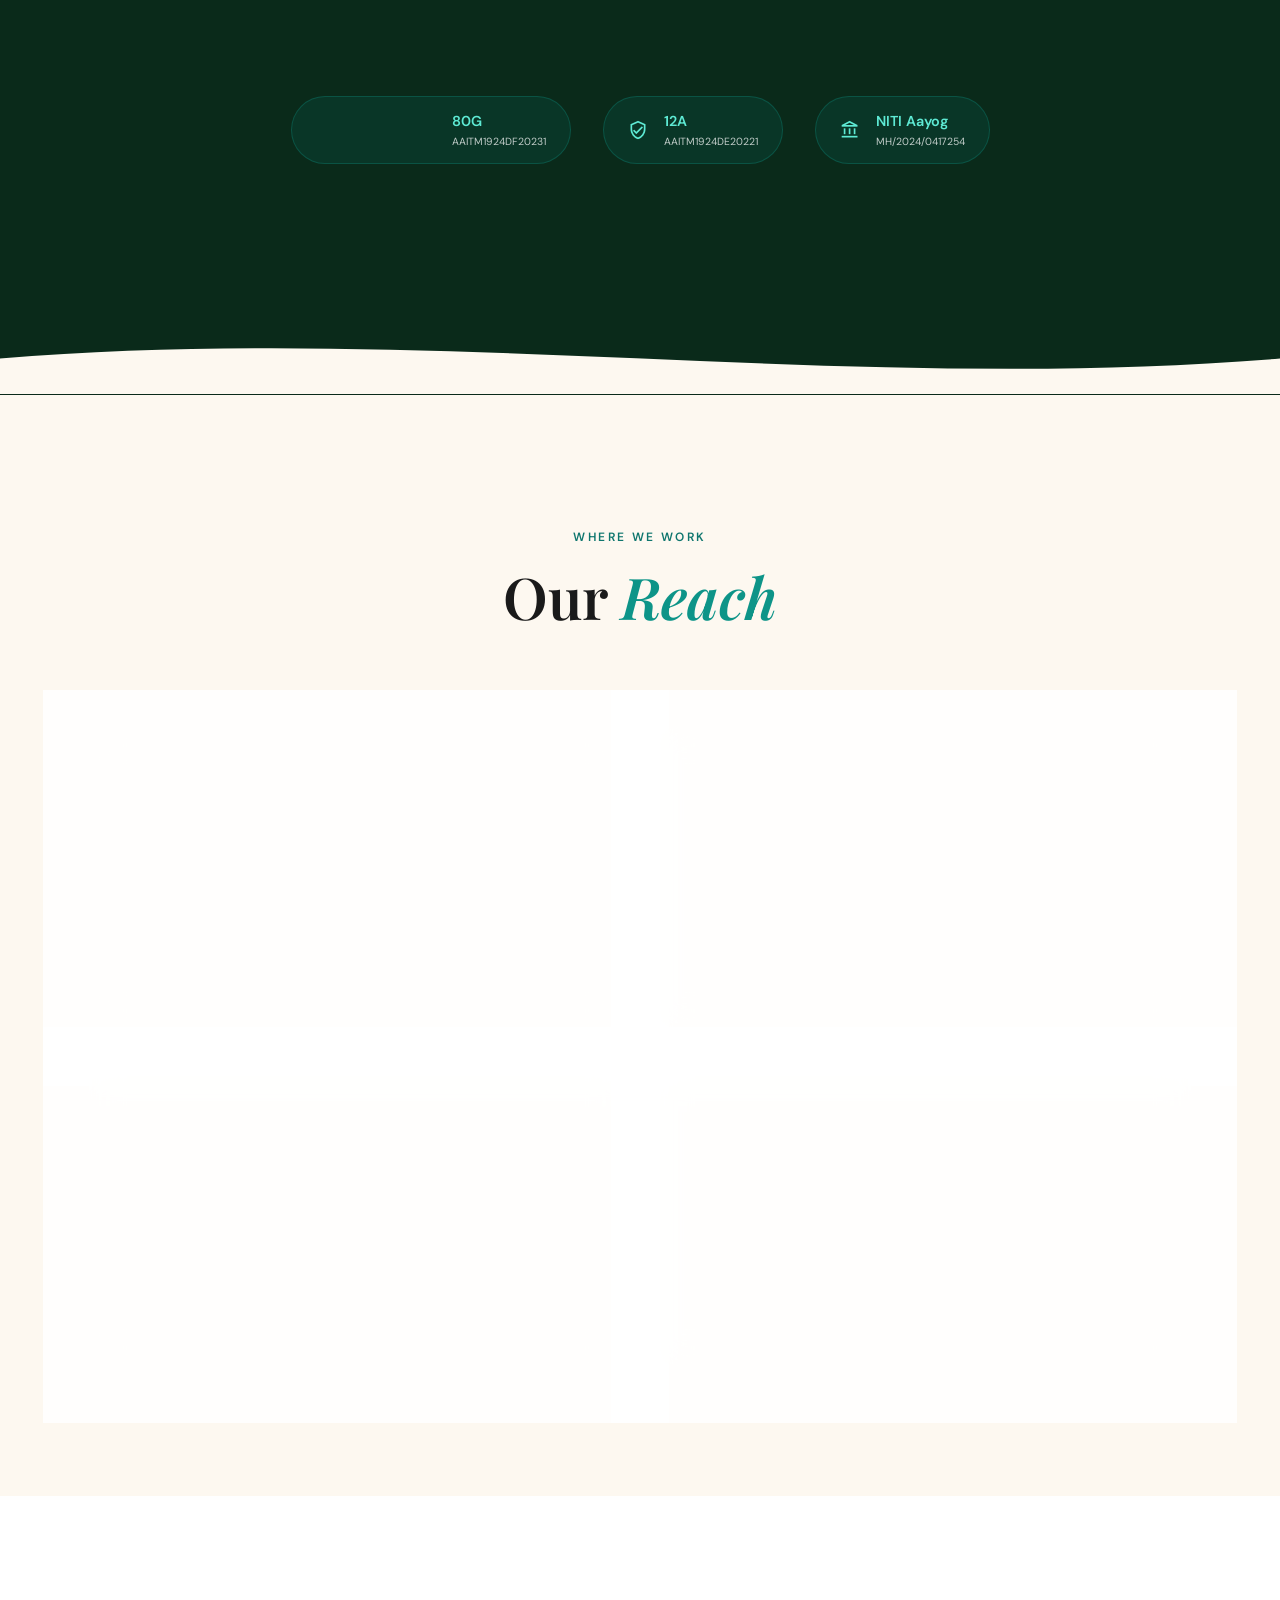
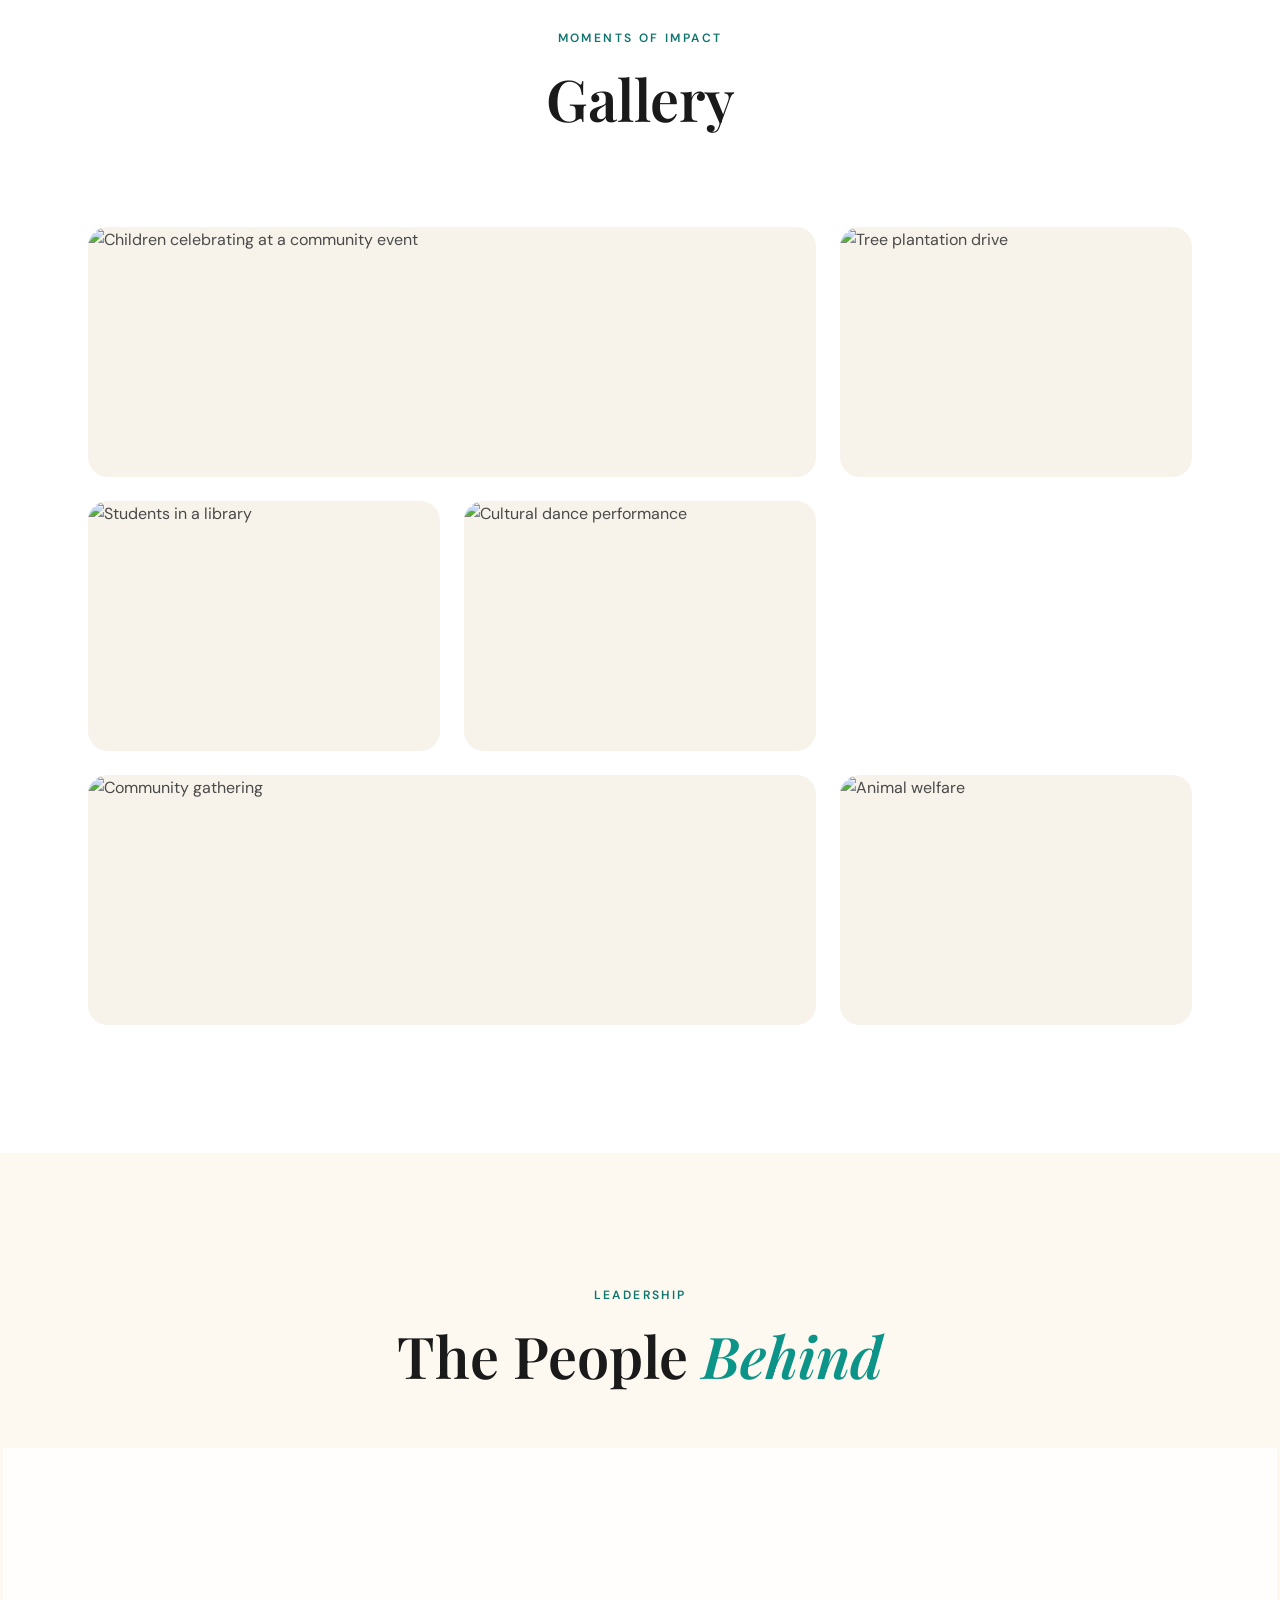
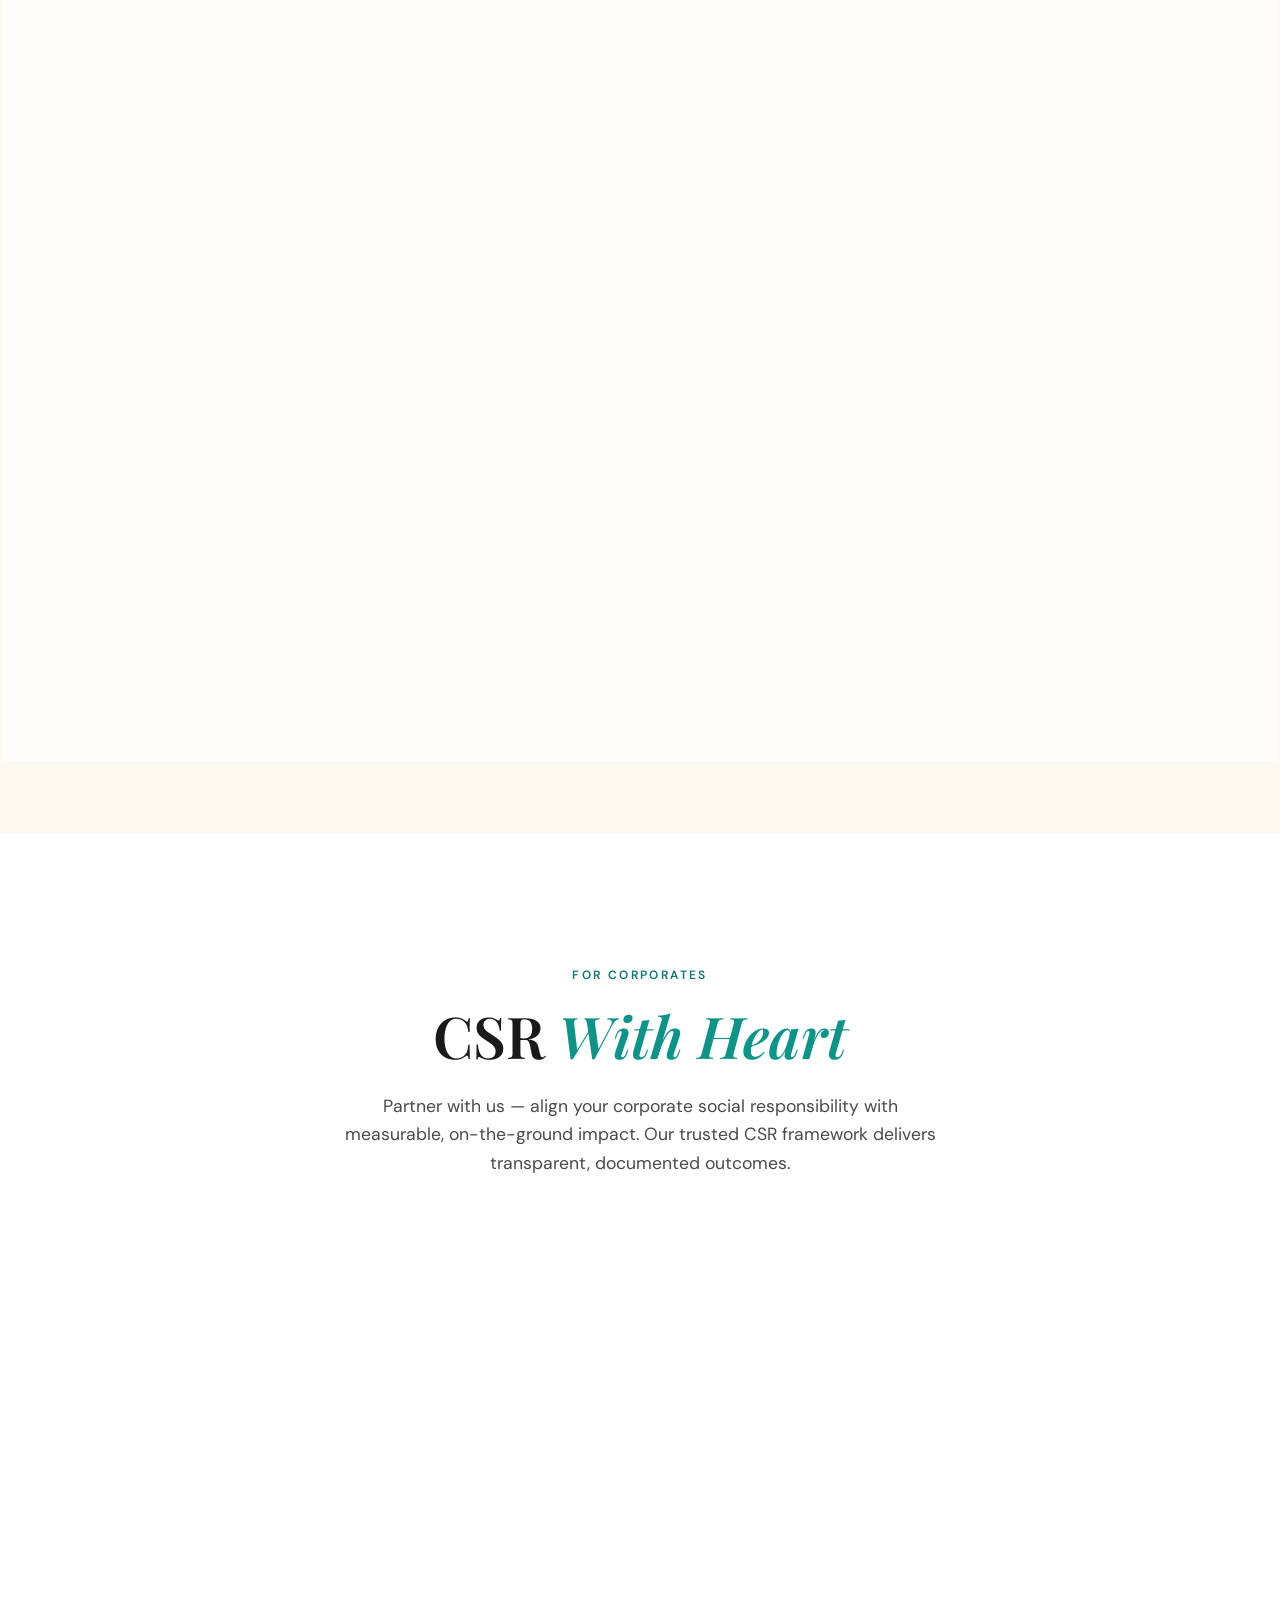
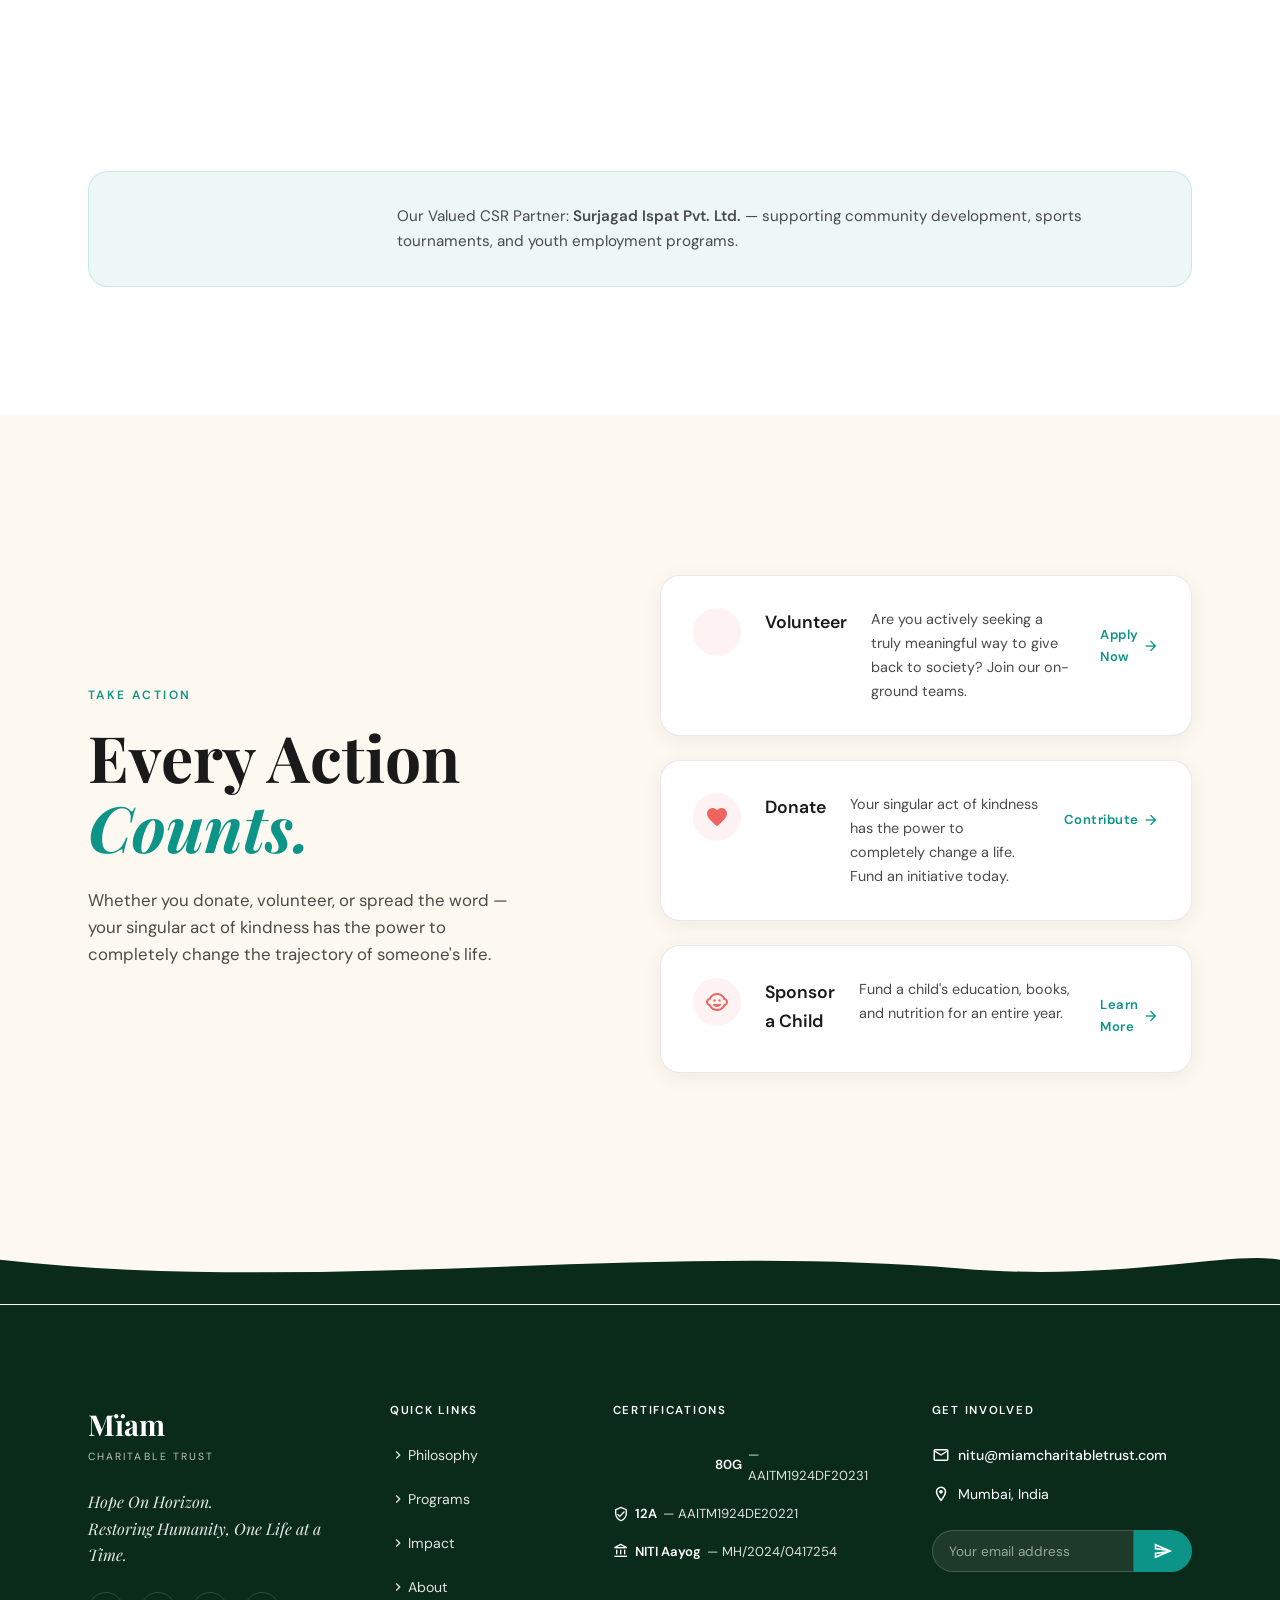
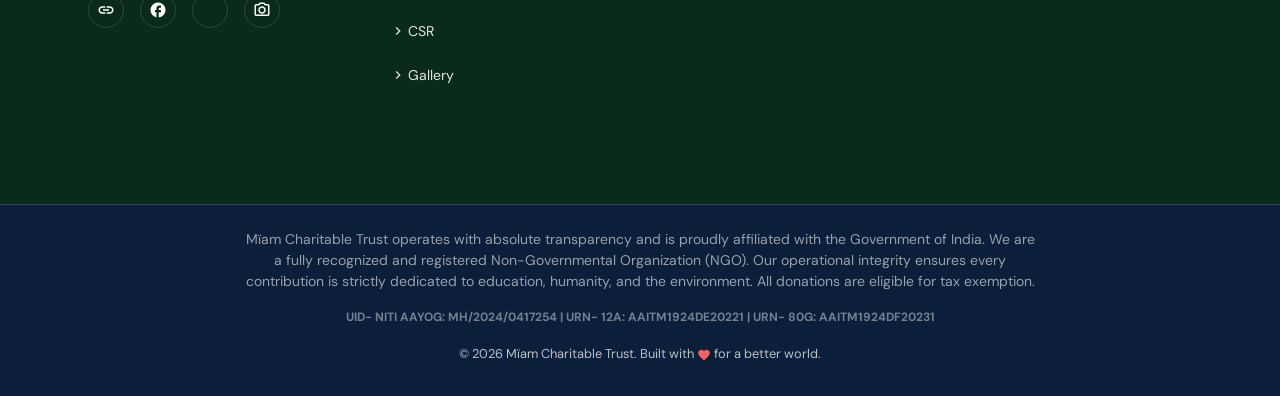
==== commit 7d662c67: "Update layout and styles for improved responsiveness; add QR code for donations Co-authored-by: Copi" ====
--- a/index.html
+++ b/index.html
@@ -17,7 +17,7 @@
   <link rel="stylesheet" href="styles.css">
   <link rel="stylesheet" href="responsive.css">
 </head>
-<body>
+<body class="page-index">
 
   <!-- ═══════════════ NAVIGATION ═══════════════ -->
   <nav class="nav" id="nav">
@@ -96,12 +96,72 @@
   </nav>
 
   <!-- ═══════════════ HERO ═══════════════ -->
+   
   <section class="hero" id="home">
     <div class="hero__media">
       <img src="https://images.unsplash.com/photo-1488521787991-ed7bbaae773c?w=1920&q=80" alt="Joyful children from rural India" class="hero__img" loading="eager">
       <div class="hero__overlay"></div>
     </div>
+    
     <div class="hero__content">
+      <!-- Impact Focus Grid in Hero -->
+      <div class="hero__impact-grid reveal reveal-delay-5">
+        <div class="impact-focus__item">
+          <div class="impact-focus__icon impact-focus__icon--red">
+            <span class="material-icons-outlined">agriculture</span>
+          </div>
+          <h4 class="impact-focus__label">Rural<br>Transformation</h4>
+        </div>
+        <div class="impact-focus__item">
+          <div class="impact-focus__icon impact-focus__icon--green">
+            <span class="material-icons-outlined">favorite</span>
+          </div>
+          <h4 class="impact-focus__label">Health</h4>
+        </div>
+        <div class="impact-focus__item">
+          <div class="impact-focus__icon impact-focus__icon--red">
+            <span class="material-icons-outlined">school</span>
+          </div>
+          <h4 class="impact-focus__label">Education</h4>
+        </div>
+        <div class="impact-focus__item">
+          <div class="impact-focus__icon impact-focus__icon--blue">
+            <span class="material-icons-outlined">sports_soccer</span>
+          </div>
+          <h4 class="impact-focus__label">Sports for<br>Development</h4>
+        </div>
+        <div class="impact-focus__item">
+          <div class="impact-focus__icon impact-focus__icon--red">
+            <span class="material-icons-outlined">woman</span>
+          </div>
+          <h4 class="impact-focus__label">Women<br>Empowerment</h4>
+        </div>
+        <div class="impact-focus__item">
+          <div class="impact-focus__icon impact-focus__icon--blue">
+            <span class="material-icons-outlined">warning</span>
+          </div>
+          <h4 class="impact-focus__label">Disaster<br>Management</h4>
+        </div>
+        <div class="impact-focus__item">
+          <div class="impact-focus__icon impact-focus__icon--amber">
+            <span class="material-icons-outlined">palette</span>
+          </div>
+          <h4 class="impact-focus__label">Arts, Culture<br>& Heritage</h4>
+        </div>
+        <div class="impact-focus__item">
+          <div class="impact-focus__icon impact-focus__icon--green">
+            <span class="material-icons-outlined">pets</span>
+          </div>
+          <h4 class="impact-focus__label">Environment<br>& Animal<br>Welfare</h4>
+        </div>
+        <div class="impact-focus__item">
+          <div class="impact-focus__icon impact-focus__icon--orange">
+            <span class="material-icons-outlined">apartment</span>
+          </div>
+          <h4 class="impact-focus__label">Urban<br>Renewal</h4>
+        </div>
+      </div>
+
       <div class="hero__govt-bar reveal">
         <span class="material-icons-outlined" style="font-size:18px">verified</span>
         Affiliated By Government Of India — 80G, 12A, NITI Aayog Registered
@@ -131,63 +191,6 @@
         </a>
       </div>
 
-      <!-- Impact Focus Grid in Hero -->
-      <div class="hero__impact-grid reveal reveal-delay-5">
-        <div class="impact-focus__item">
-          <div class="impact-focus__icon impact-focus__icon--red">
-            <span class="material-icons-outlined">agriculture</span>
-          </div>
-          <h4 class="impact-focus__label">Rural<br>Transformation</h4>
-        </div>
-        <div class="impact-focus__item">
-          <div class="impact-focus__icon impact-focus__icon--green">
-            <span class="material-icons-outlined">favorite</span>
-          </div>
-          <h4 class="impact-focus__label">Health</h4>
-        </div>
-        <div class="impact-focus__item">
-          <div class="impact-focus__icon impact-focus__icon--red">
-            <span class="material-icons-outlined">school</span>
-          </div>
-          <h4 class="impact-focus__label">Education</h4>
-        </div>
-        <div class="impact-focus__item">
-          <div class="impact-focus__icon impact-focus__icon--blue">
-            <span class="material-icons-outlined">sports_soccer</span>
-          </div>
-          <h4 class="impact-focus__label">Sports for<br>Development</h4>
-        </div>
-        <div class="impact-focus__item">
-          <div class="impact-focus__icon impact-focus__icon--red">
-            <span class="material-icons-outlined">woman</span>
-          </div>
-          <h4 class="impact-focus__label">Women<br>Empowerment</h4>
-        </div>
-        <div class="impact-focus__item">
-          <div class="impact-focus__icon impact-focus__icon--blue">
-            <span class="material-icons-outlined">warning</span>
-          </div>
-          <h4 class="impact-focus__label">Disaster<br>Management</h4>
-        </div>
-        <div class="impact-focus__item">
-          <div class="impact-focus__icon impact-focus__icon--amber">
-            <span class="material-icons-outlined">palette</span>
-          </div>
-          <h4 class="impact-focus__label">Arts, Culture<br>& Heritage</h4>
-        </div>
-        <div class="impact-focus__item">
-          <div class="impact-focus__icon impact-focus__icon--green">
-            <span class="material-icons-outlined">pets</span>
-          </div>
-          <h4 class="impact-focus__label">Environment<br>& Animal<br>Welfare</h4>
-        </div>
-        <div class="impact-focus__item">
-          <div class="impact-focus__icon impact-focus__icon--orange">
-            <span class="material-icons-outlined">apartment</span>
-          </div>
-          <h4 class="impact-focus__label">Urban<br>Renewal</h4>
-        </div>
-      </div>
     </div>
 
     <div class="hero__scroll-cue">
--- a/styles.css
+++ b/styles.css
@@ -144,14 +144,14 @@
 .nav.scrolled{background:var(--glass-bg);backdrop-filter:blur(20px);-webkit-backdrop-filter:blur(20px);padding:var(--sp-2) 0;box-shadow:var(--shadow-soft);border-bottom:1px solid rgba(13,148,136,.08)}
 .nav__container{max-width:1400px;margin:0 auto;padding:0 var(--sp-5);display:flex;align-items:center}
 .nav__logo{display:flex;flex-direction:column;line-height:1;text-decoration:none}
-.nav__logo-name{font-family:var(--font-display);font-size:1.5rem;font-weight:700;color:var(--ink-light);letter-spacing:.04em;transition:color var(--t-fast)}
-.nav__logo-sub{font-size:.6rem;font-weight:500;letter-spacing:.2em;text-transform:uppercase;color:var(--ink-light-muted);margin-top:2px;transition:color var(--t-fast)}
-.nav.scrolled .nav__logo-name{color:var(--clr-forest)}
+.nav__logo-name{font-family:var(--font-display);font-size:1.5rem;font-weight:700;color:var(--ink-primary);letter-spacing:.04em;transition:color var(--t-fast)}
+.nav__logo-sub{font-size:.6rem;font-weight:500;letter-spacing:.2em;text-transform:uppercase;color:var(--ink-tertiary);margin-top:2px;transition:color var(--t-fast)}
+.nav.scrolled .nav__logo-name{color:var(--ink-primary)}
 .nav.scrolled .nav__logo-sub{color:var(--ink-tertiary)}
 
 .nav__links{display:flex;align-items:center;gap:var(--sp-3);margin-left:auto}
-.nav__link{font-size:.82rem;font-weight:500;color:var(--ink-light-muted);transition:color var(--t-fast);cursor:pointer;background:none;border:none;font-family:inherit;display:inline-flex;align-items:center;gap:2px}
-.nav__link:hover{color:var(--ink-light)}
+.nav__link{font-size:.82rem;font-weight:500;color:var(--ink-primary);transition:color var(--t-fast);cursor:pointer;background:none;border:none;font-family:inherit;display:inline-flex;align-items:center;gap:2px}
+.nav__link:hover{color:var(--clr-teal)}
 .nav.scrolled .nav__link{color:var(--ink-secondary)}
 .nav.scrolled .nav__link:hover{color:var(--clr-teal)}
 .nav__chevron{font-size:18px!important;transition:transform var(--t-fast)}
@@ -169,8 +169,15 @@
 
 /* Hamburger */
 .nav__hamburger{display:none;flex-direction:column;gap:5px;background:none;border:none;cursor:pointer;padding:var(--sp-1);margin-left:auto}
-.nav__hamburger span{display:block;width:26px;height:2px;background:var(--ink-light);border-radius:2px;transition:all var(--t-fast)}
+.nav__hamburger span{display:block;width:26px;height:2px;background:var(--ink-primary);border-radius:2px;transition:all var(--t-fast)}
 .nav.scrolled .nav__hamburger span{background:var(--ink-primary)}
+
+/* Index page: keep white header text over hero */
+.page-index .nav__logo-name{color:var(--ink-light)}
+.page-index .nav__logo-sub{color:var(--ink-light-muted)}
+.page-index .nav__link{color:var(--ink-light-muted)}
+.page-index .nav__link:hover{color:var(--ink-light)}
+.page-index .nav__hamburger span{background:var(--ink-light)}
 .nav__hamburger.active span:nth-child(1){transform:rotate(45deg) translateY(5px)}
 .nav__hamburger.active span:nth-child(2){opacity:0}
 .nav__hamburger.active span:nth-child(3){transform:rotate(-45deg) translateY(-5px)}
@@ -196,7 +203,7 @@
 .scroll-label{font-size:.65rem;font-weight:500;letter-spacing:.2em;text-transform:uppercase;color:rgba(255,255,255,.5)}
 
 /* ─── Hero Impact Grid ─── */
-.hero__impact-grid{display:grid;grid-template-columns:repeat(9,1fr);gap:var(--sp-3);margin-top:var(--sp-8);padding:0 var(--sp-2);max-width:100%;width:100%;position:relative;z-index:10}
+.hero__impact-grid{display:grid;grid-template-columns:repeat(9,1fr);gap:var(--sp-3);margin-top:var(--sp-3);padding:0 var(--sp-2);max-width:100%;width:100%;position:relative;z-index:10}
 
 /* ═══════════════ IMPACT FOCUS AREAS ═══════════════ */
 .impact-focus__item{display:flex;flex-direction:column;align-items:center;gap:var(--sp-2);text-align:center;transition:all var(--t-normal) var(--ease-smooth)}
@@ -369,7 +376,7 @@
 
 /* ═══════════════ FOUNDER ═══════════════ */
 .founder{padding:var(--sp-10) 0;background:var(--bg-ivory)}
-.founder__inner{max-width:1000px;margin:0 auto;padding:0 var(--sp-5)}
+.founder__inner{max-width:1400px;margin:0 auto;padding:0 var(--sp-5)}
 .founder__header{text-align:center;margin-bottom:var(--sp-8)}
 .founder__card{display:flex;gap:var(--sp-6);border-radius:var(--r-soft);padding:var(--sp-6);align-items:flex-start}
 .founder__avatar{flex-shrink:0;width:200px;height:240px;overflow:hidden;border-radius:var(--r-organic-1)}
@@ -422,35 +429,35 @@
 .footer{position:relative}
 .footer__wave{line-height:0;overflow:hidden}
 .footer__wave svg{display:block;width:100%}
-.footer__body{background:var(--clr-forest-deep);color:var(--ink-light-muted);padding-top:var(--sp-8)}
+.footer__body{background:var(--clr-forest-deep);color:var(--ink-light);padding-top:var(--sp-8)}
 .footer__inner{max-width:1200px;margin:0 auto;padding:0 var(--sp-5) var(--sp-8);display:grid;grid-template-columns:1.5fr 1fr 1fr 1.5fr;gap:var(--sp-6)}
 .footer__logo-name{font-family:var(--font-display);font-size:1.8rem;font-weight:700;color:var(--ink-light);display:block}
-.footer__logo-sub{font-size:.65rem;letter-spacing:.2em;text-transform:uppercase;color:rgba(255,255,255,.4);display:block;margin-bottom:var(--sp-3)}
-.footer__tagline{font-family:var(--font-display);font-style:italic;color:rgba(255,255,255,.5);font-size:1rem;margin-bottom:var(--sp-3)}
+.footer__logo-sub{font-size:.65rem;letter-spacing:.2em;text-transform:uppercase;color:rgba(255,255,255,.72);display:block;margin-bottom:var(--sp-3)}
+.footer__tagline{font-family:var(--font-display);font-style:italic;color:rgba(255,255,255,.9);font-size:1rem;margin-bottom:var(--sp-3)}
 .footer__social{display:flex;gap:var(--sp-2)}
 .footer__social a{width:36px;height:36px;border-radius:50%;border:1px solid rgba(255,255,255,.15);display:flex;align-items:center;justify-content:center;transition:all var(--t-fast)}
 .footer__social a:hover{border-color:var(--clr-teal);background:rgba(13,148,136,.15)}
-.footer__social .material-icons-outlined{font-size:18px;color:rgba(255,255,255,.6)}
-.footer__col-title{font-size:.72rem;font-weight:600;letter-spacing:.15em;text-transform:uppercase;color:var(--clr-teal-muted);margin-bottom:var(--sp-3)}
+.footer__social .material-icons-outlined{font-size:18px;color:var(--ink-light)}
+.footer__col-title{font-size:.72rem;font-weight:600;letter-spacing:.15em;text-transform:uppercase;color:var(--ink-light);margin-bottom:var(--sp-3)}
 .footer__links li{margin-bottom:var(--sp-2)}
-.footer__links a{font-size:.88rem;color:rgba(255,255,255,.6);transition:color var(--t-fast);display:inline-flex;align-items:center;gap:2px}
-.footer__links a:hover{color:var(--ink-light)}
+.footer__links a{font-size:.88rem;color:rgba(255,255,255,.88);transition:color var(--t-fast);display:inline-flex;align-items:center;gap:2px}
+.footer__links a:hover{color:#fff}
 .footer__links .material-icons-outlined{font-size:16px}
-.footer-cert{font-size:.82rem;color:rgba(255,255,255,.5);margin-bottom:var(--sp-2);display:flex;align-items:center;gap:6px}
-.footer-cert .material-icons-outlined{font-size:16px;color:var(--clr-teal-muted)}
-.footer-cert strong{color:var(--clr-teal-muted)}
+.footer-cert{font-size:.82rem;color:rgba(255,255,255,.86);margin-bottom:var(--sp-2);display:flex;align-items:center;gap:6px}
+.footer-cert .material-icons-outlined{font-size:16px;color:#fff}
+.footer-cert strong{color:#fff}
 .footer__contact-detail{display:flex;align-items:center;gap:8px;margin-bottom:var(--sp-2);font-size:.88rem}
-.footer__contact-detail .material-icons-outlined{font-size:18px;color:var(--clr-teal-muted)}
-.footer__contact-detail a{color:var(--clr-teal-muted);font-weight:500}
+.footer__contact-detail .material-icons-outlined{font-size:18px;color:#fff}
+.footer__contact-detail a{color:#fff;font-weight:500}
 .footer__contact-detail a:hover{text-decoration:underline}
 .footer__newsletter{display:flex;gap:0;margin-top:var(--sp-3)}
-.footer__newsletter-input{flex:1;padding:.7rem 1rem;border:1px solid rgba(255,255,255,.15);background:rgba(255,255,255,.05);color:var(--ink-light);font-family:var(--font-body);font-size:.85rem;border-radius:var(--r-pill) 0 0 var(--r-pill);outline:none;transition:border-color var(--t-fast)}
-.footer__newsletter-input::placeholder{color:rgba(255,255,255,.3)}
+.footer__newsletter-input{flex:1;padding:.7rem 1rem;border:1px solid rgba(255,255,255,.18);background:rgba(255,255,255,.08);color:var(--ink-light);font-family:var(--font-body);font-size:.85rem;border-radius:var(--r-pill) 0 0 var(--r-pill);outline:none;transition:border-color var(--t-fast)}
+.footer__newsletter-input::placeholder{color:rgba(255,255,255,.55)}
 .footer__newsletter-input:focus{border-color:var(--clr-teal)}
 .footer__newsletter-btn{padding:.7rem 1.2rem;background:var(--clr-teal);color:var(--ink-light);border:none;border-radius:0 var(--r-pill) var(--r-pill) 0;cursor:pointer;transition:background var(--t-fast);display:flex;align-items:center}
 .footer__newsletter-btn:hover{background:var(--clr-teal-deep)}
 .footer__newsletter-btn .material-icons-outlined{font-size:20px}
-.footer__bottom{border-top:1px solid rgba(255,255,255,.08);padding:var(--sp-3) var(--sp-5);max-width:1200px;margin:0 auto;display:flex;justify-content:space-between;font-size:.8rem;color:rgba(255,255,255,.3)}
+.footer__bottom{background:#0b1f3a;border-top:1px solid rgba(255,255,255,.16);padding:var(--sp-3) var(--sp-5) var(--sp-4);max-width:none;width:100%;margin:0;display:flex;flex-direction:column;align-items:center;justify-content:center;gap:var(--sp-2);font-size:.8rem;color:rgba(255,255,255,.72);text-align:center}
 
 /* ═══════════════ RESPONSIVE ═══════════════ */
 @media(max-width:1024px){
--- a/responsive.css
+++ b/responsive.css
@@ -64,7 +64,7 @@
   font-family: var(--font-display);
   font-size: 1.4rem;
   font-weight: 700;
-  color: #fff;
+  color: var(--ink-primary);
   letter-spacing: .04em;
   transition: color 0.25s;
 }
@@ -73,11 +73,11 @@
   font-weight: 500;
   letter-spacing: .18em;
   text-transform: uppercase;
-  color: rgba(255,255,255,0.65);
+  color: var(--ink-tertiary);
   margin-top: 2px;
   transition: color 0.25s;
 }
-.nav.scrolled .nav__logo-name { color: var(--clr-forest-deep); }
+.nav.scrolled .nav__logo-name { color: var(--ink-primary); }
 .nav.scrolled .nav__logo-sub  { color: var(--ink-tertiary); }
 
 /* ── DESKTOP NAV LINKS ── */
@@ -96,7 +96,7 @@
   gap: 2px;
   font-size: .78rem;
   font-weight: 500;
-  color: rgba(255,255,255,0.82);
+  color: var(--ink-primary);
   padding: 0.45rem 0.65rem;
   border-radius: 8px;
   white-space: nowrap;
@@ -107,7 +107,7 @@
   transition: color 0.2s, background 0.2s;
   height: 38px;
 }
-.nav__link:hover { color: #fff; background: rgba(255,255,255,0.12); }
+.nav__link:hover { color: var(--clr-teal); background: var(--clr-teal-bg); }
 .nav__link.active {
   color: #fff;
   background: rgba(255,255,255,0.16);
@@ -207,12 +207,19 @@
   display: block;
   width: 22px;
   height: 2px;
-  background: #fff;
+  background: var(--ink-primary);
   border-radius: 2px;
   transition: all 0.25s;
   transform-origin: center;
 }
 .nav.scrolled .nav__hamburger span { background: var(--ink-primary); }
+
+/* Index page: keep white header text over hero */
+.page-index .nav__logo-name { color: #fff; }
+.page-index .nav__logo-sub  { color: rgba(255,255,255,0.65); }
+.page-index .nav__link       { color: rgba(255,255,255,0.82); }
+.page-index .nav__link:hover { color: #fff; background: rgba(255,255,255,0.12); }
+.page-index .nav__hamburger span { background: #fff; }
 .nav__hamburger.active span:nth-child(1) { transform: rotate(45deg) translate(5px, 5px); }
 .nav__hamburger.active span:nth-child(2) { opacity: 0; transform: scaleX(0); }
 .nav__hamburger.active span:nth-child(3) { transform: rotate(-45deg) translate(5px, -5px); }
@@ -399,7 +406,7 @@
   width: 100%;
   max-width: 1400px;
   margin: 0 auto;
-  padding: 10rem 3rem 6rem;
+  padding: 5.5rem 3rem 6rem;
 }
 @media (max-width: 768px) {
   .hero__content { padding: 7rem 1.5rem 4rem; }
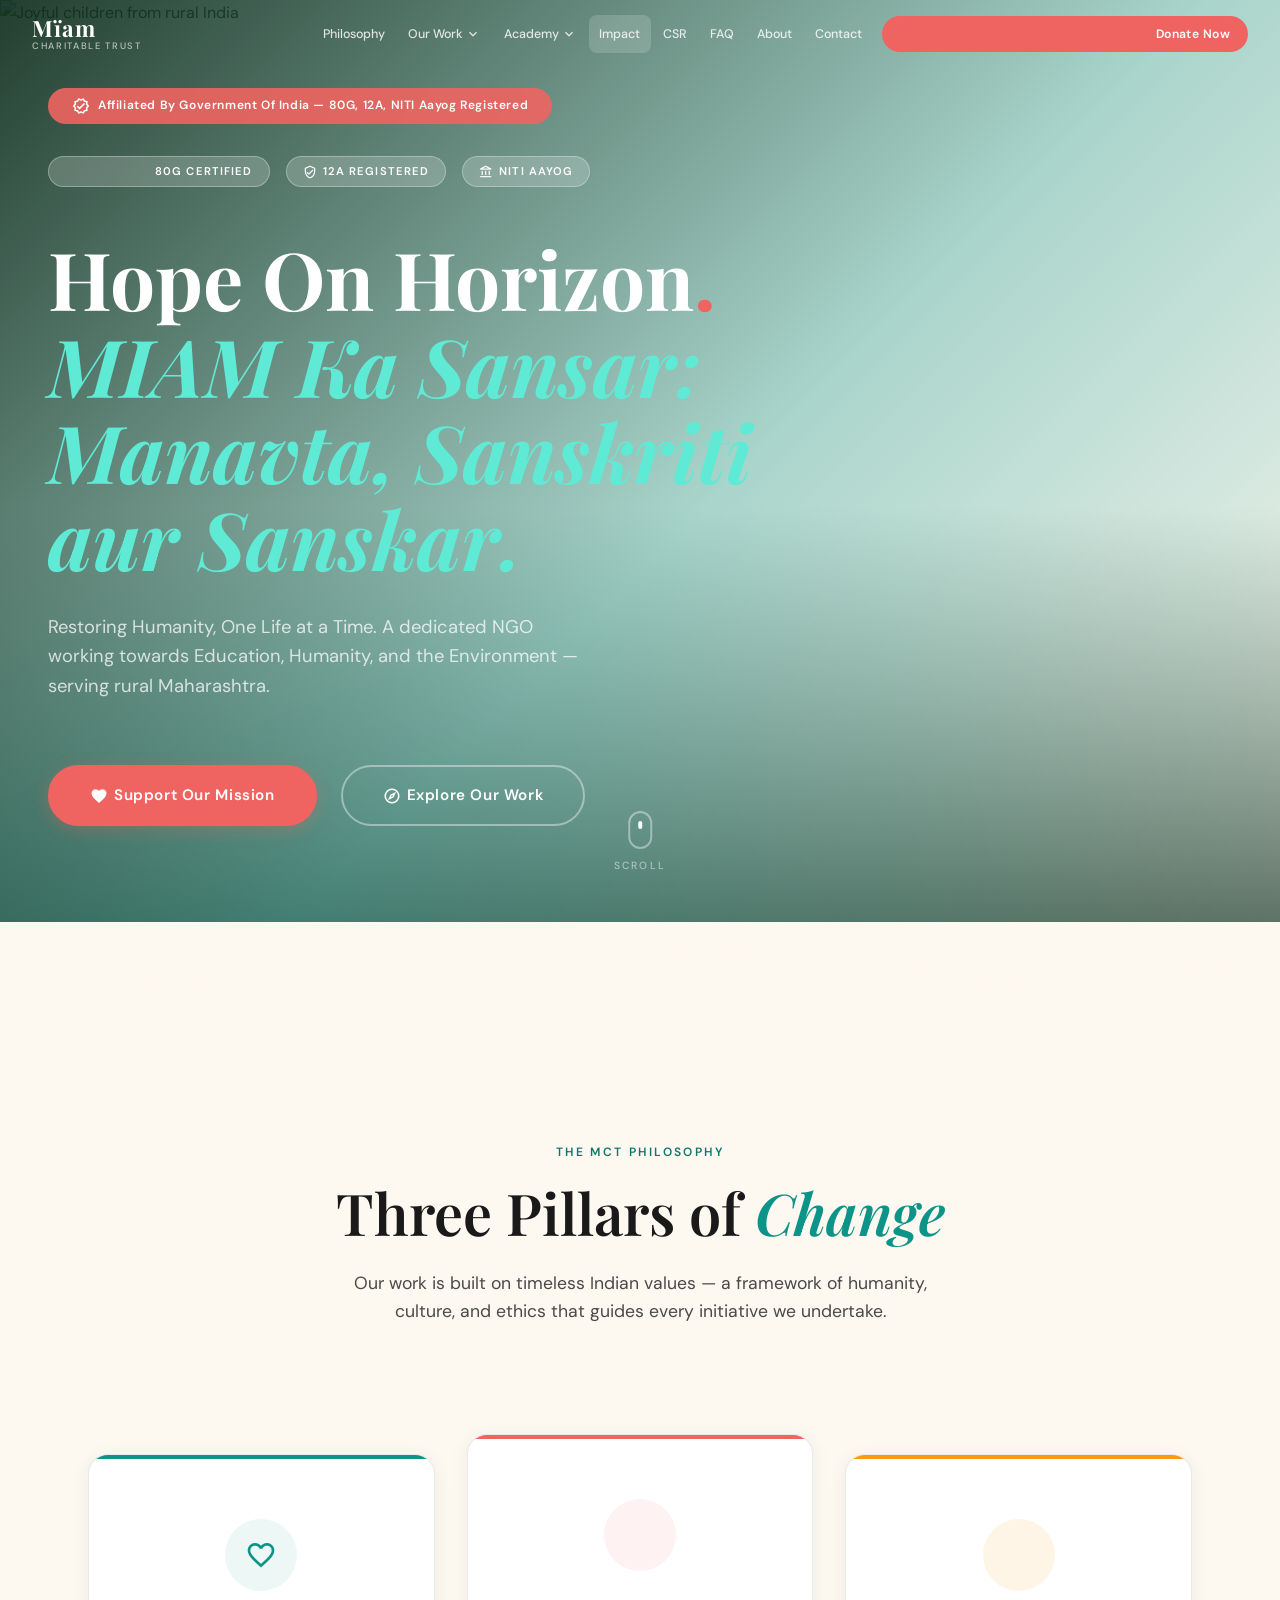
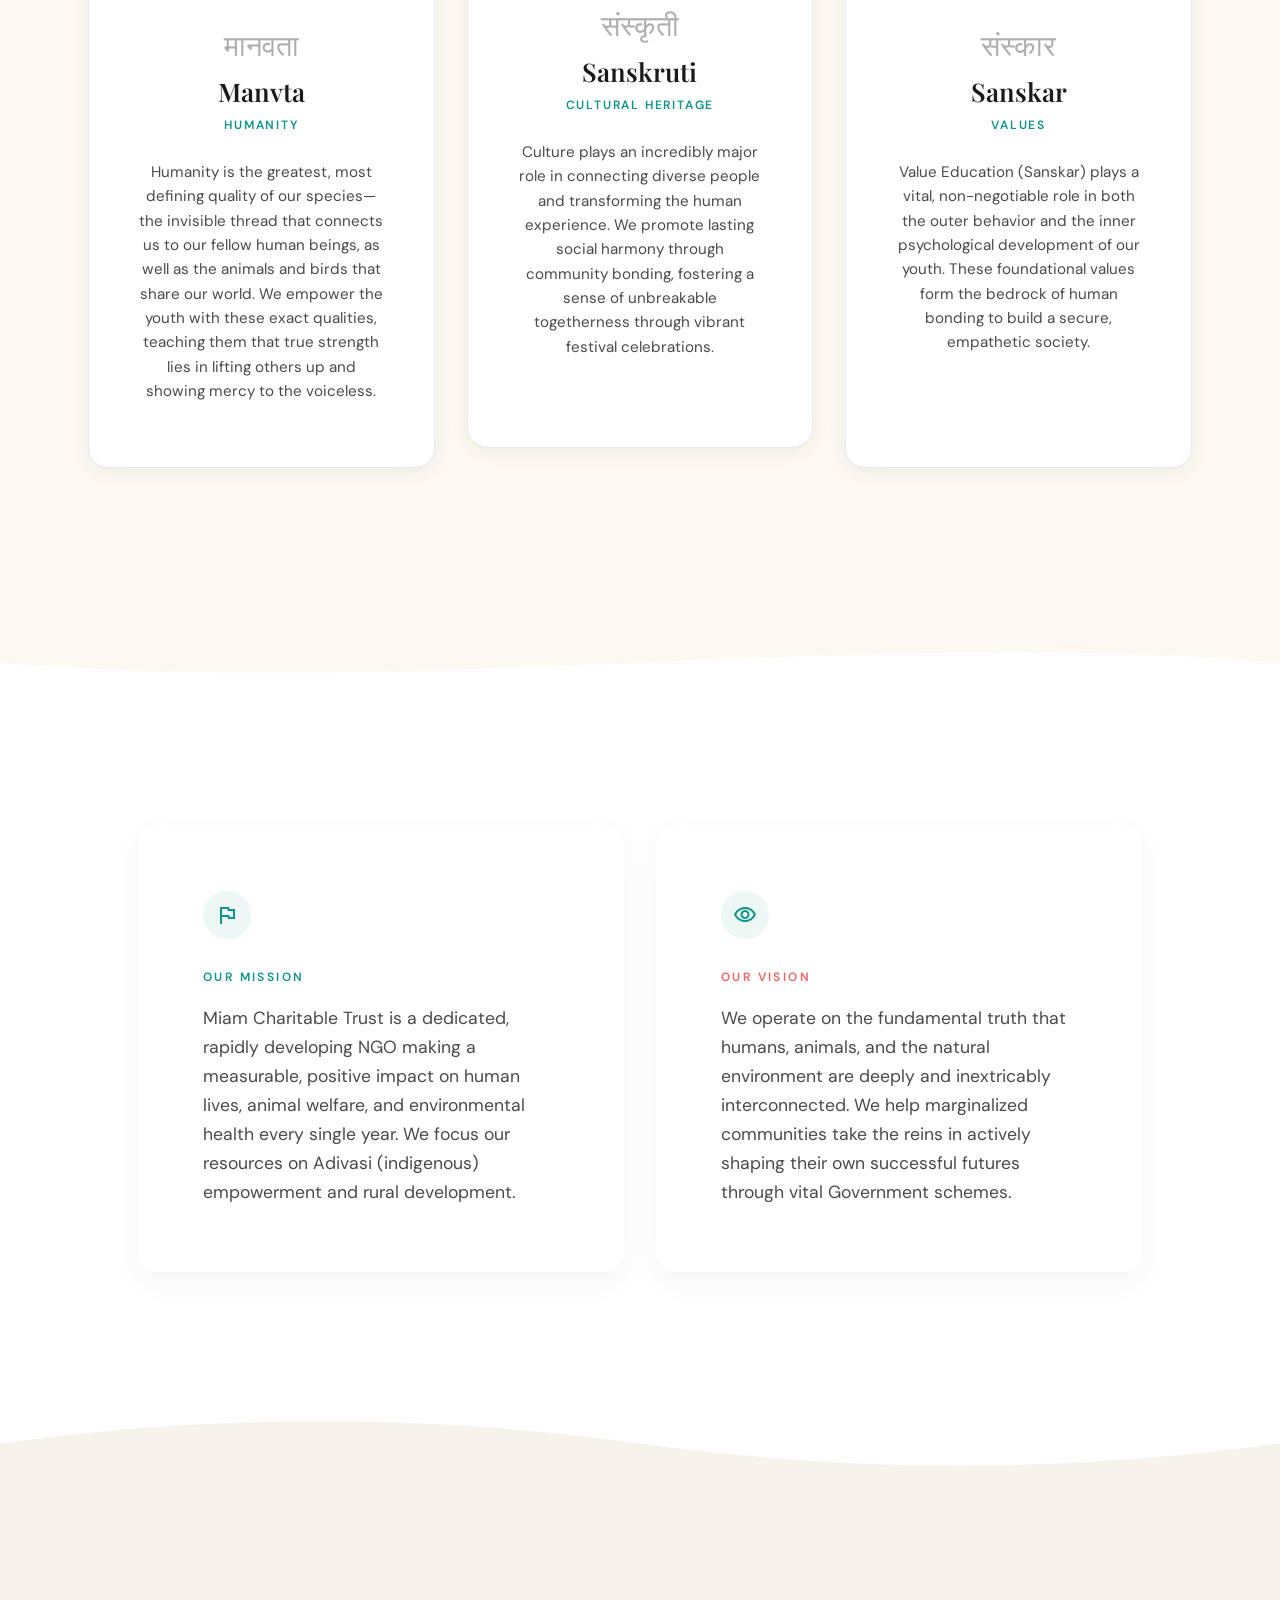
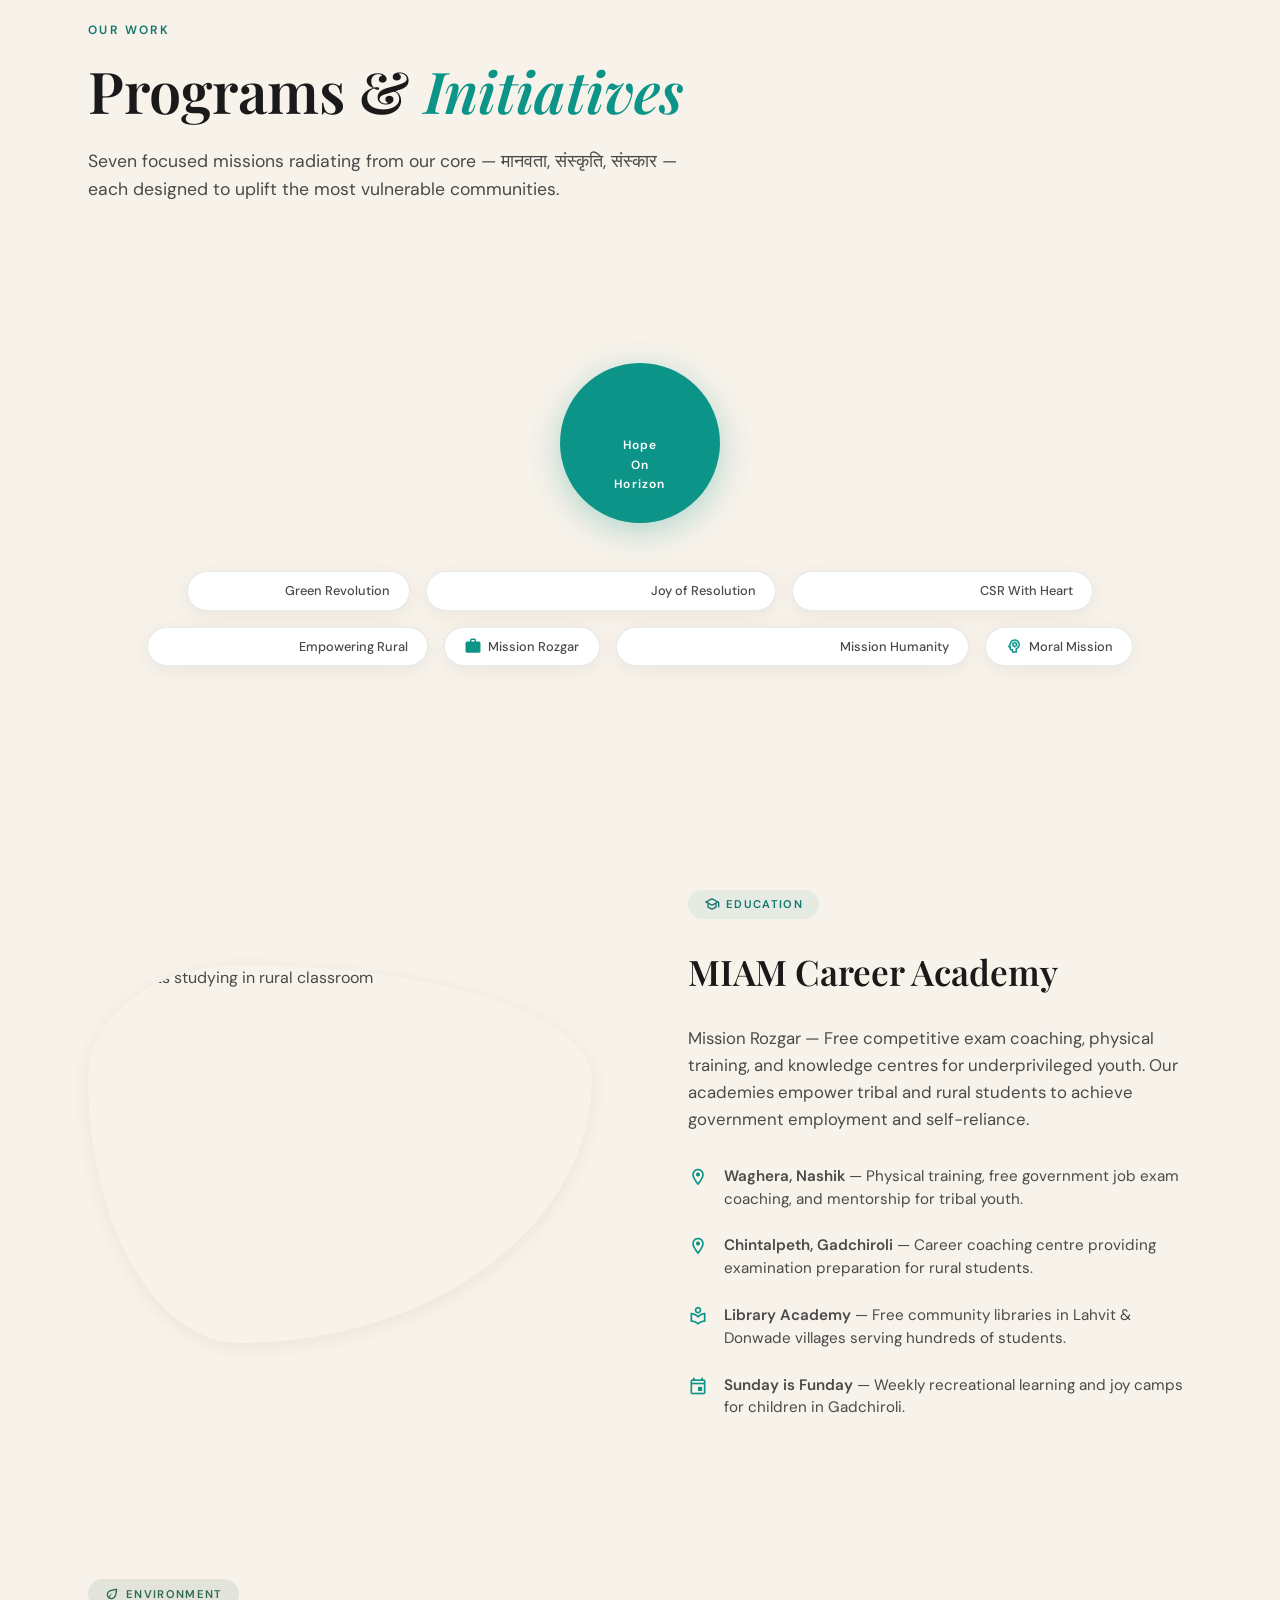
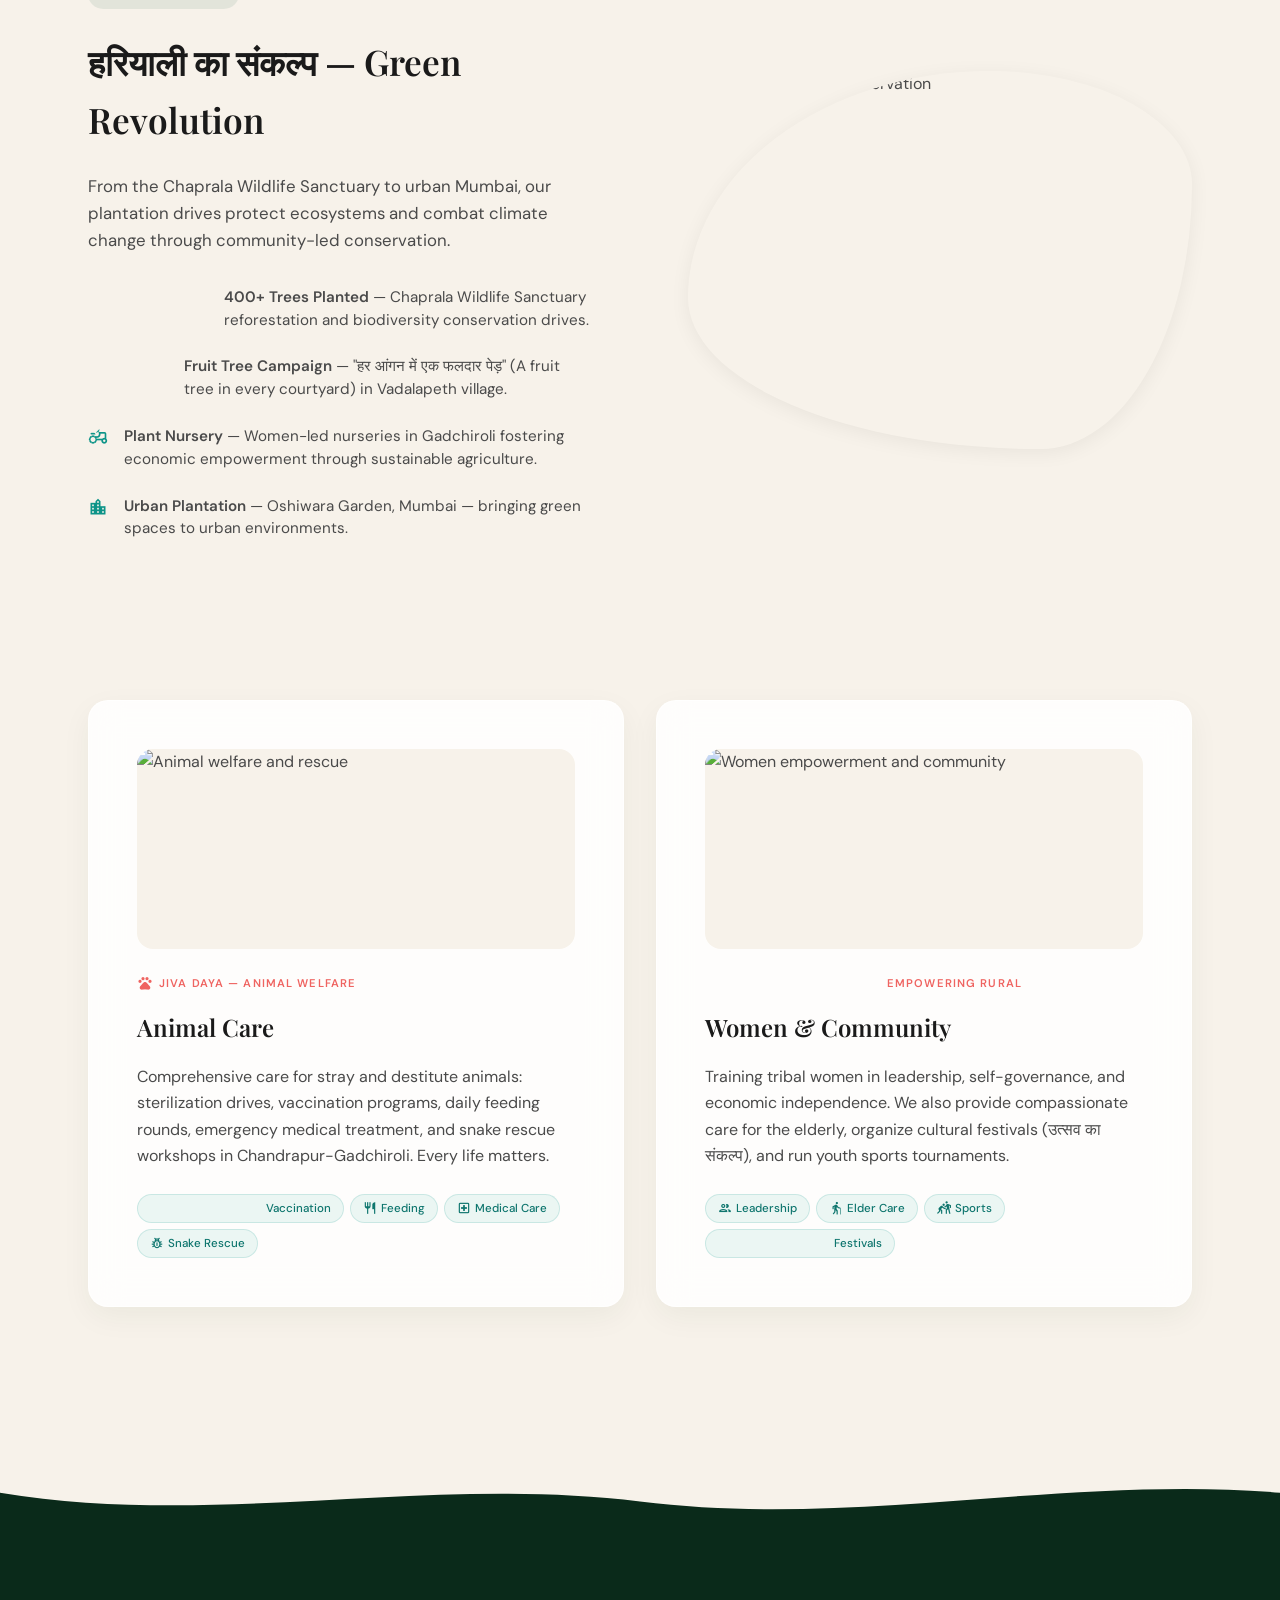
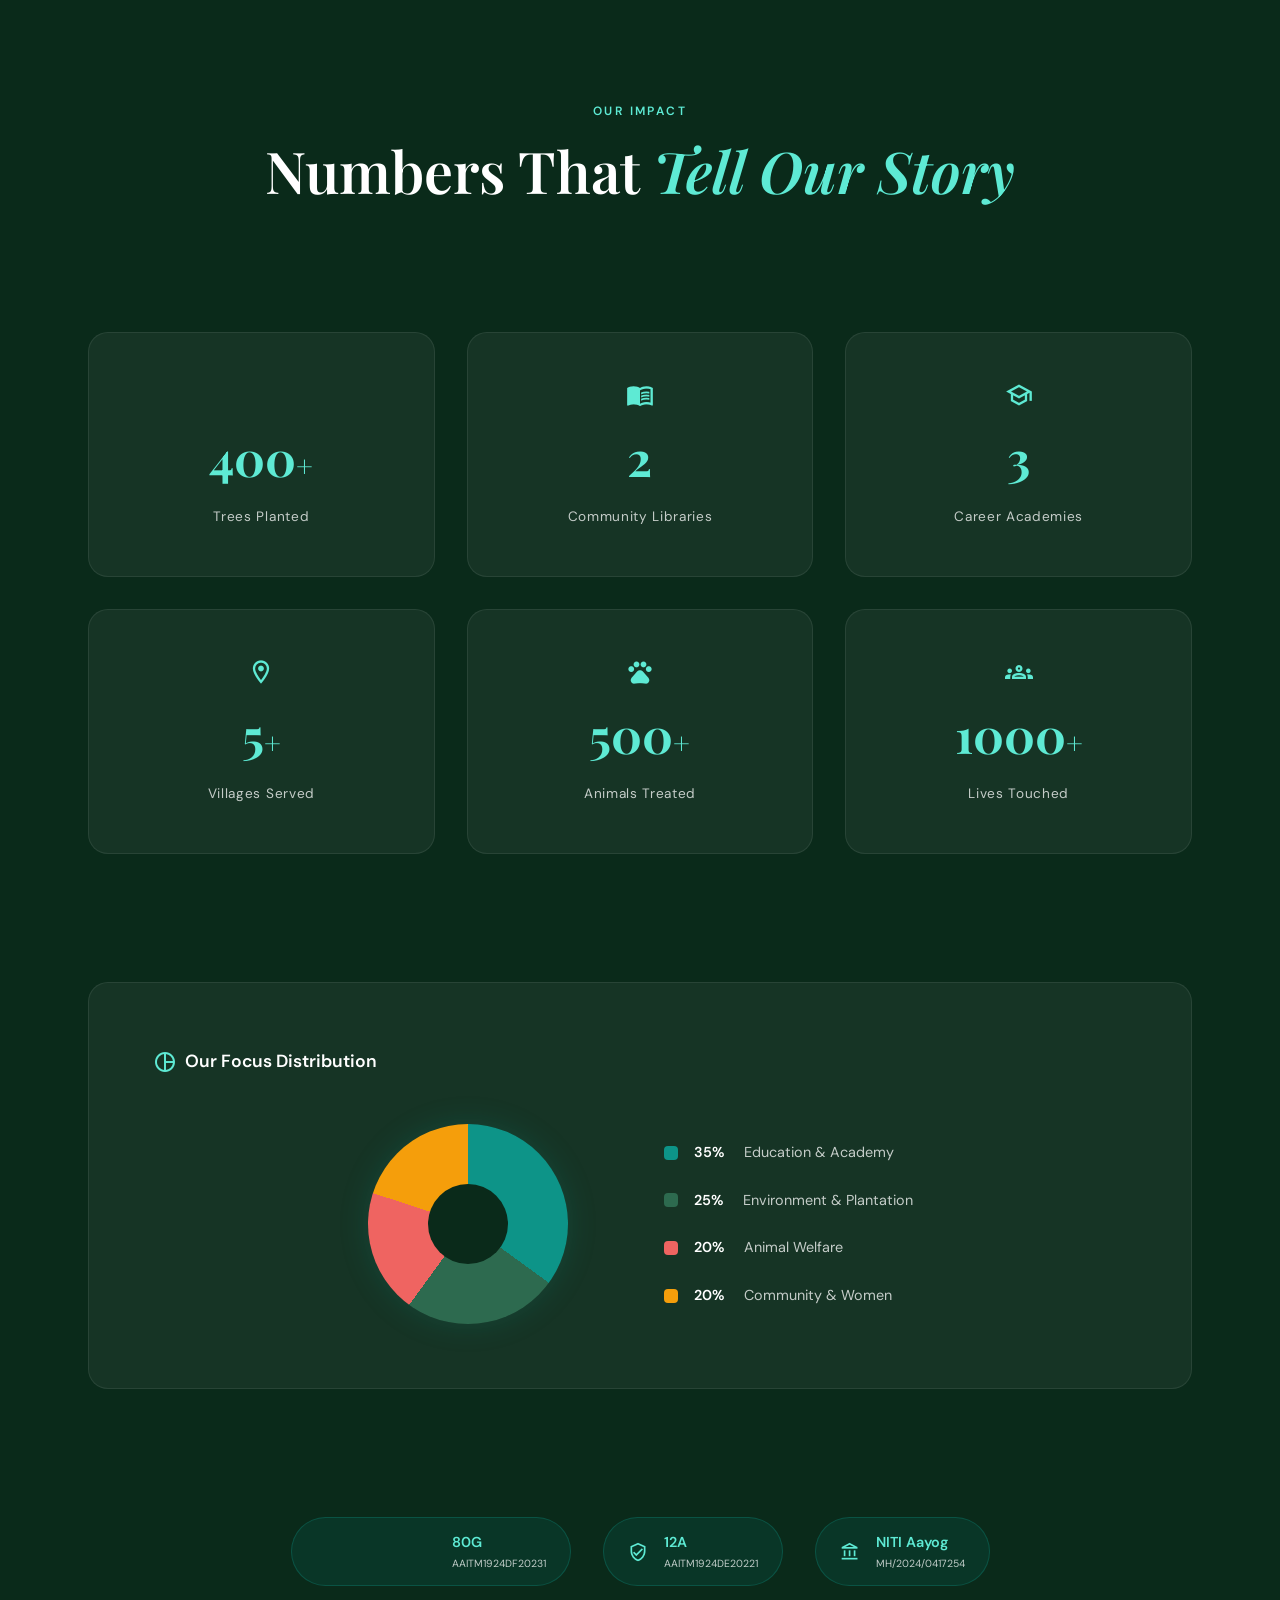
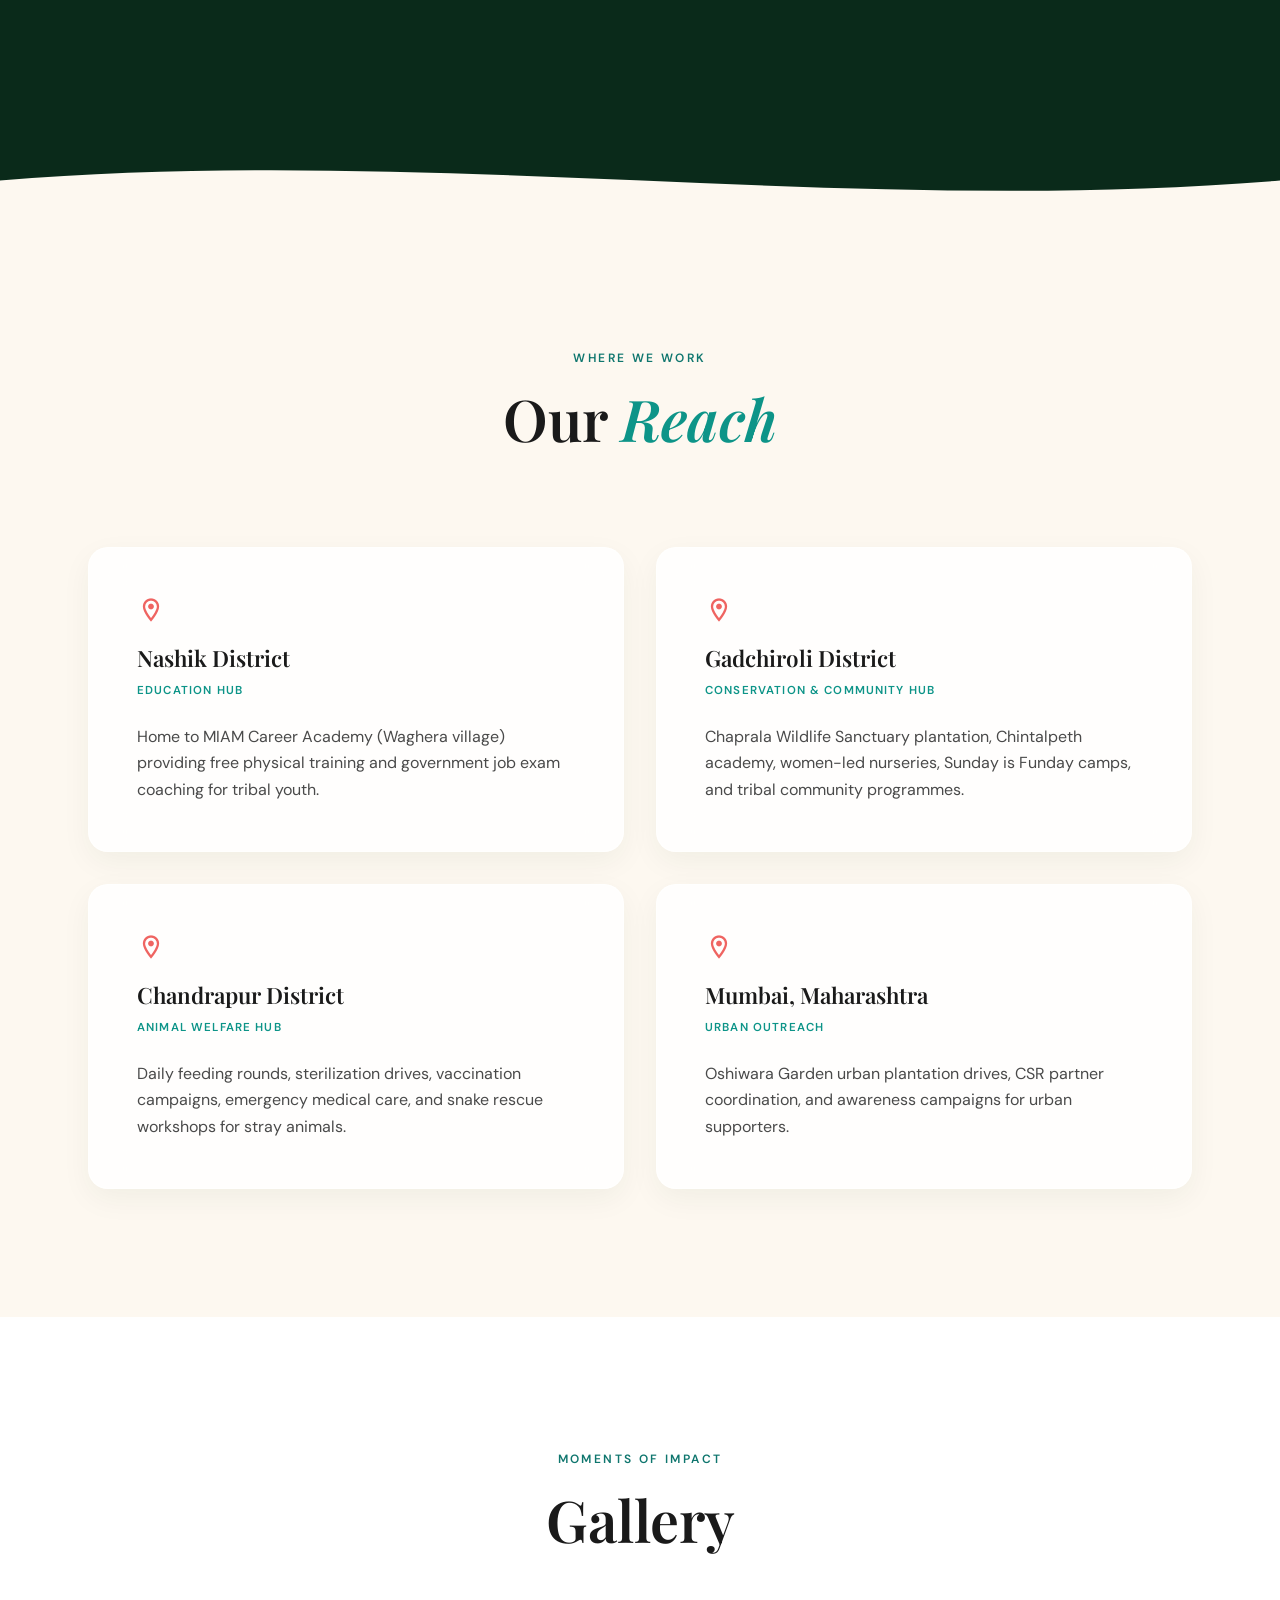
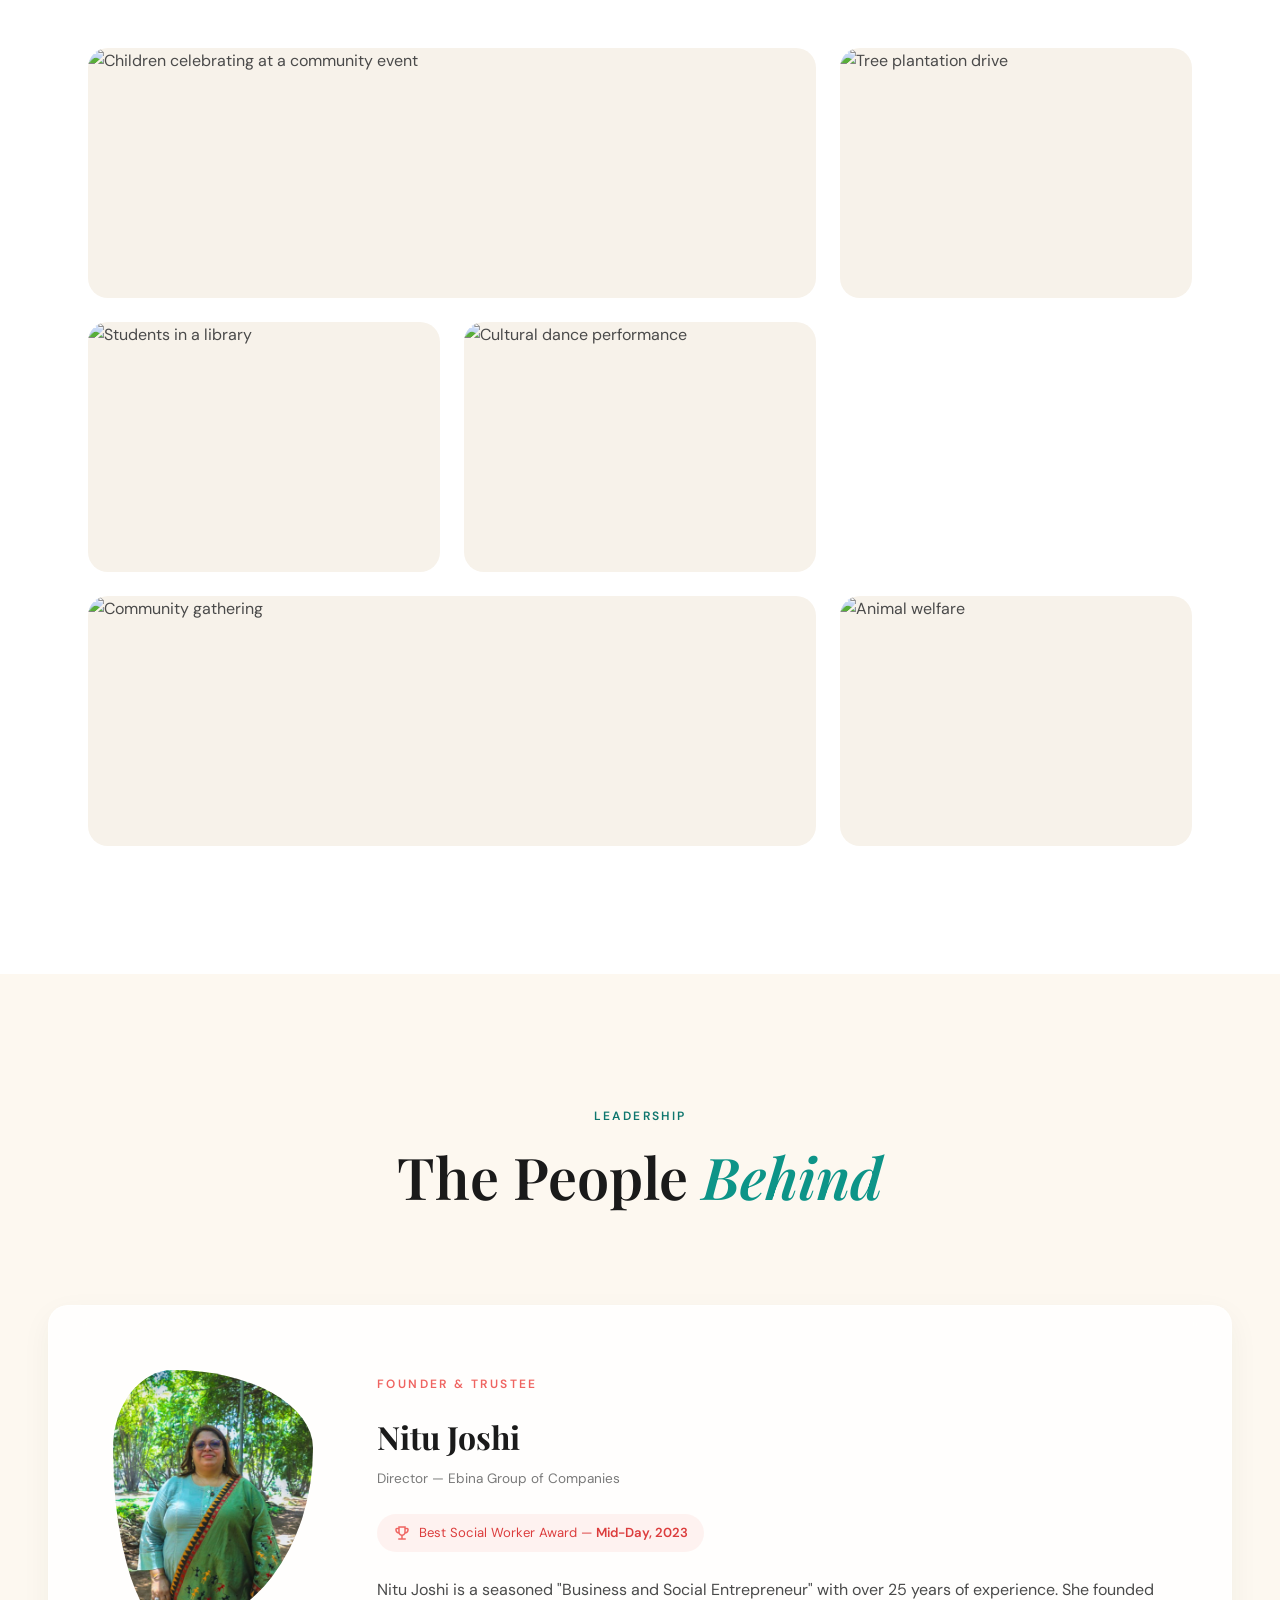
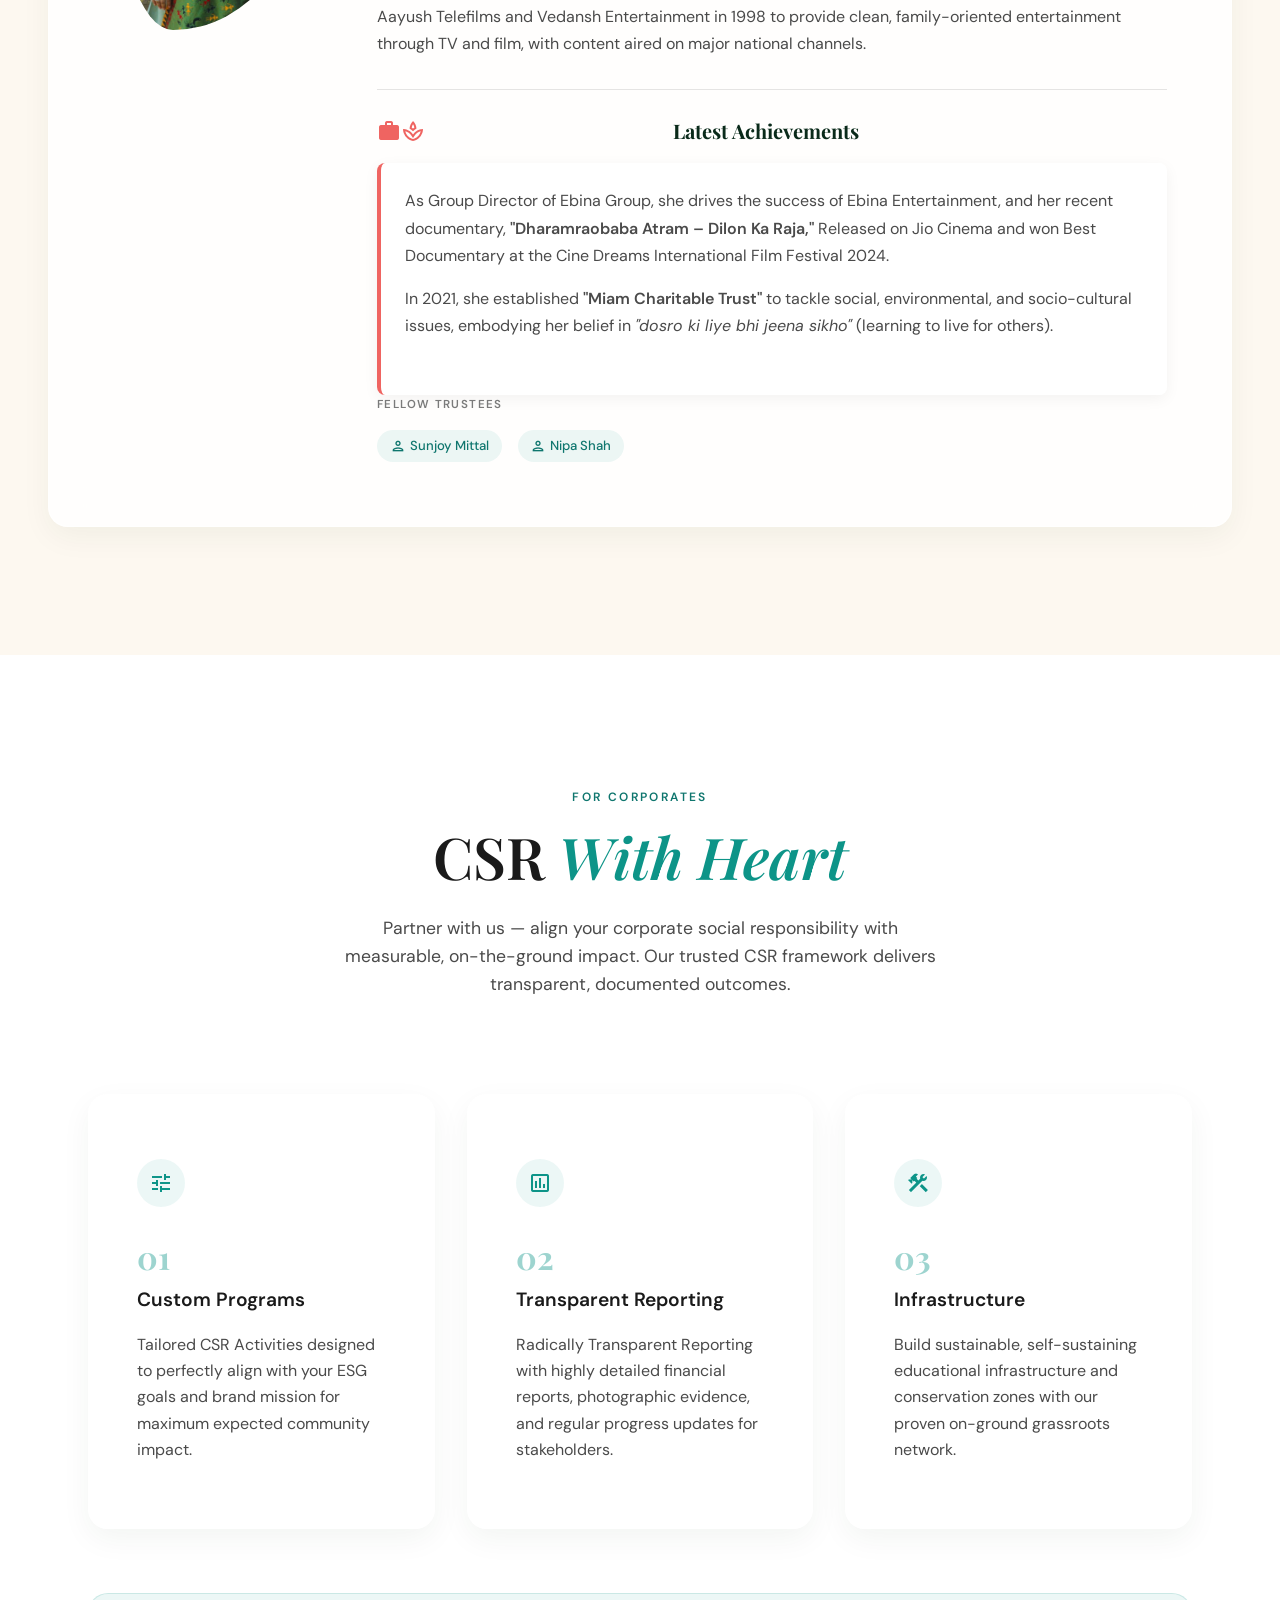
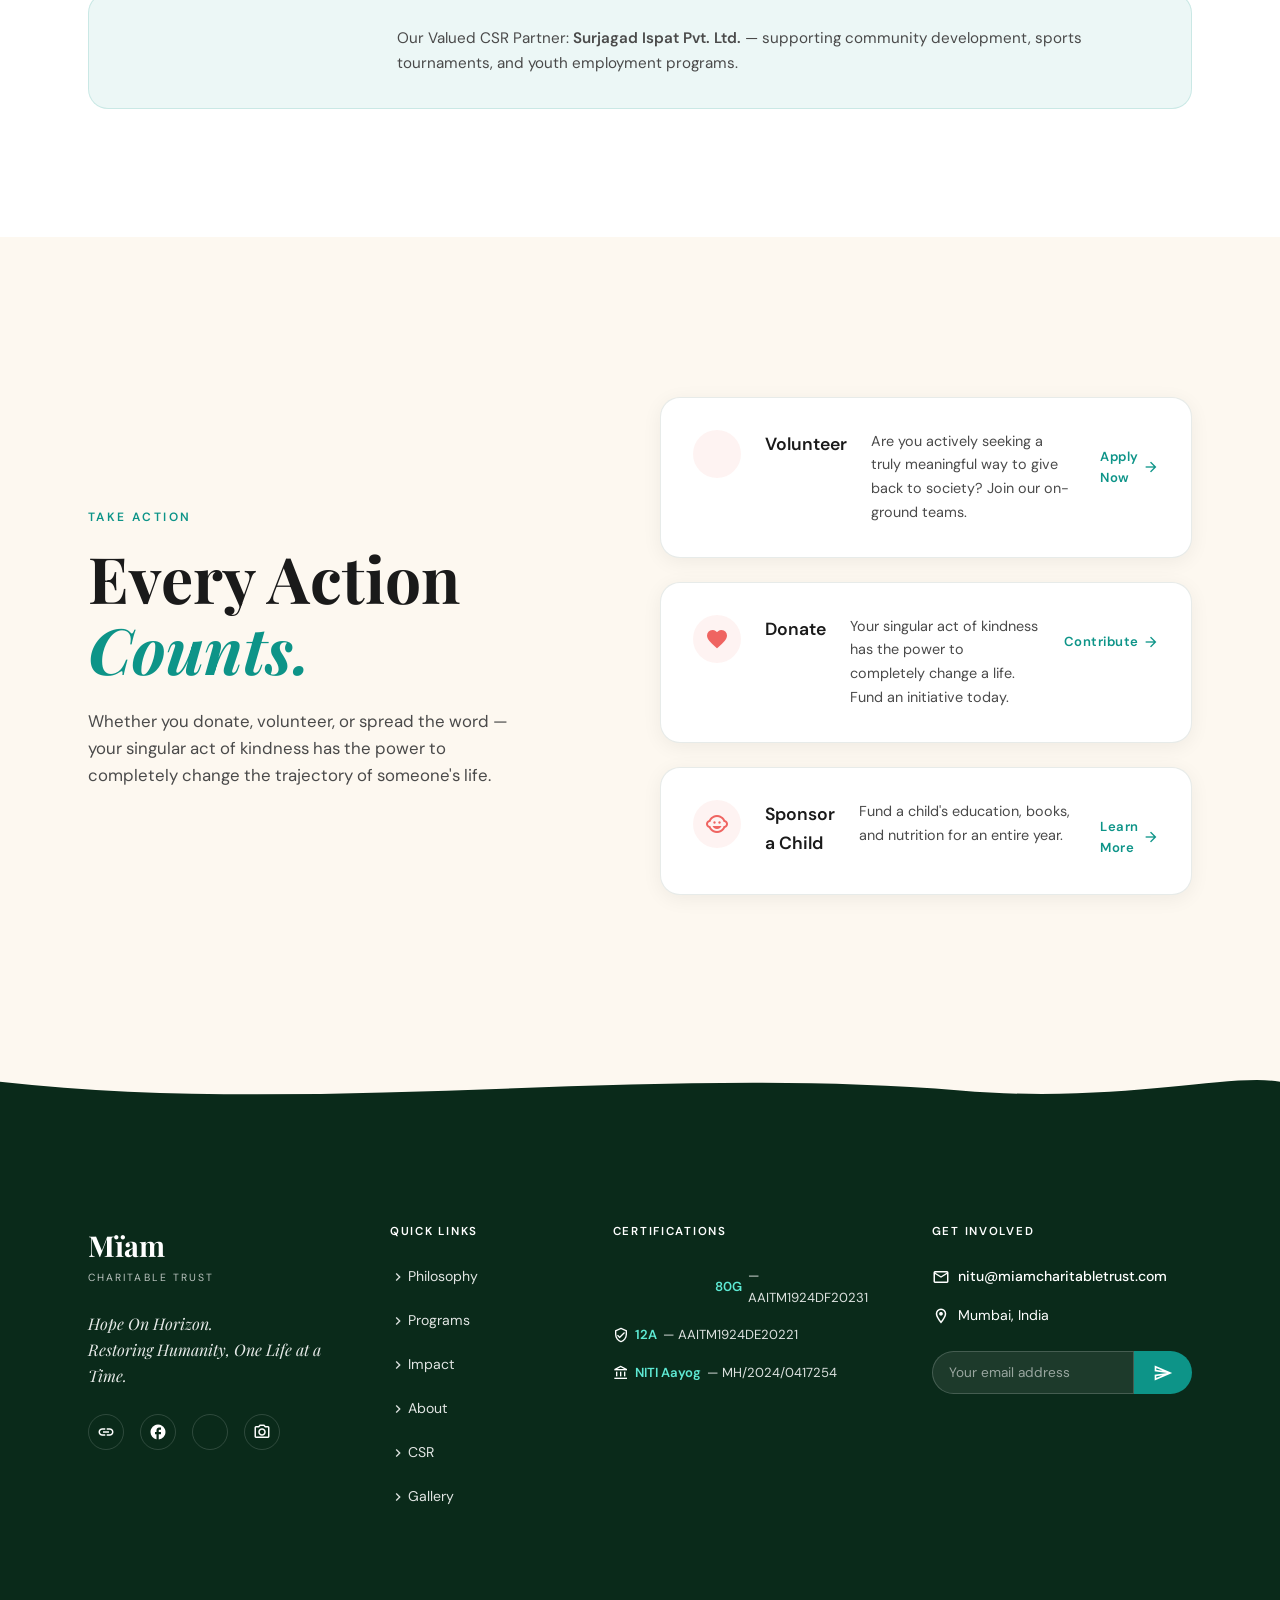
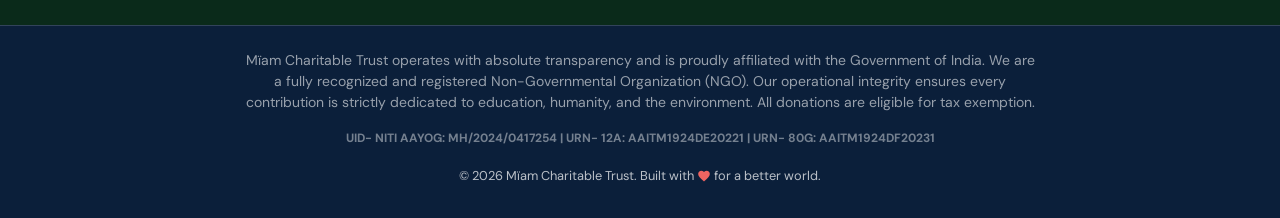
==== commit 49a723e7: "Refactor hero section comments and update footer certification color for improved visibility Co-auth" ====
--- a/index.html
+++ b/index.html
@@ -104,7 +104,7 @@
     </div>
     
     <div class="hero__content">
-      <!-- Impact Focus Grid in Hero -->
+      <!-- Impact Focus Grid in Hero
       <div class="hero__impact-grid reveal reveal-delay-5">
         <div class="impact-focus__item">
           <div class="impact-focus__icon impact-focus__icon--red">
@@ -160,7 +160,7 @@
           </div>
           <h4 class="impact-focus__label">Urban<br>Renewal</h4>
         </div>
-      </div>
+      </div> -->
 
       <div class="hero__govt-bar reveal">
         <span class="material-icons-outlined" style="font-size:18px">verified</span>
--- a/styles.css
+++ b/styles.css
@@ -445,7 +445,7 @@
 .footer__links .material-icons-outlined{font-size:16px}
 .footer-cert{font-size:.82rem;color:rgba(255,255,255,.86);margin-bottom:var(--sp-2);display:flex;align-items:center;gap:6px}
 .footer-cert .material-icons-outlined{font-size:16px;color:#fff}
-.footer-cert strong{color:#fff}
+.footer-cert strong{color:var(--clr-teal-muted)}
 .footer__contact-detail{display:flex;align-items:center;gap:8px;margin-bottom:var(--sp-2);font-size:.88rem}
 .footer__contact-detail .material-icons-outlined{font-size:18px;color:#fff}
 .footer__contact-detail a{color:#fff;font-weight:500}
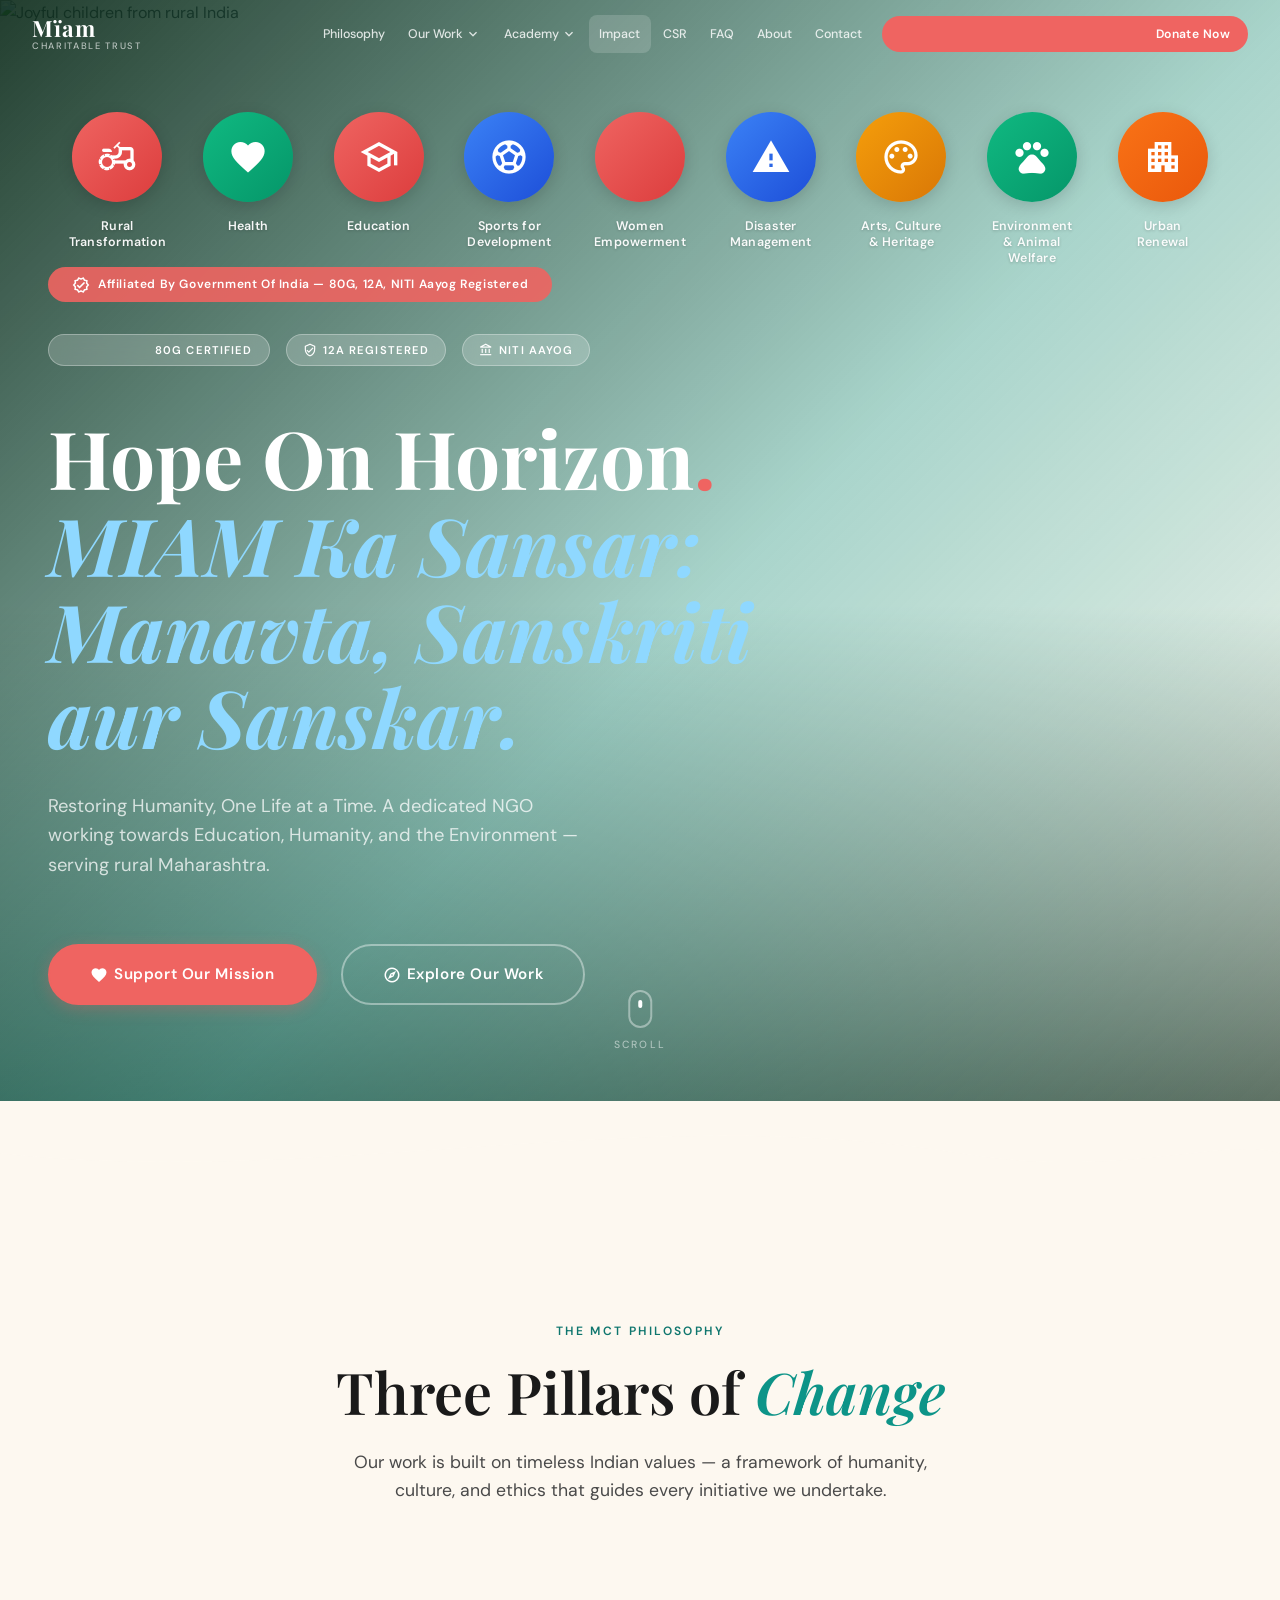
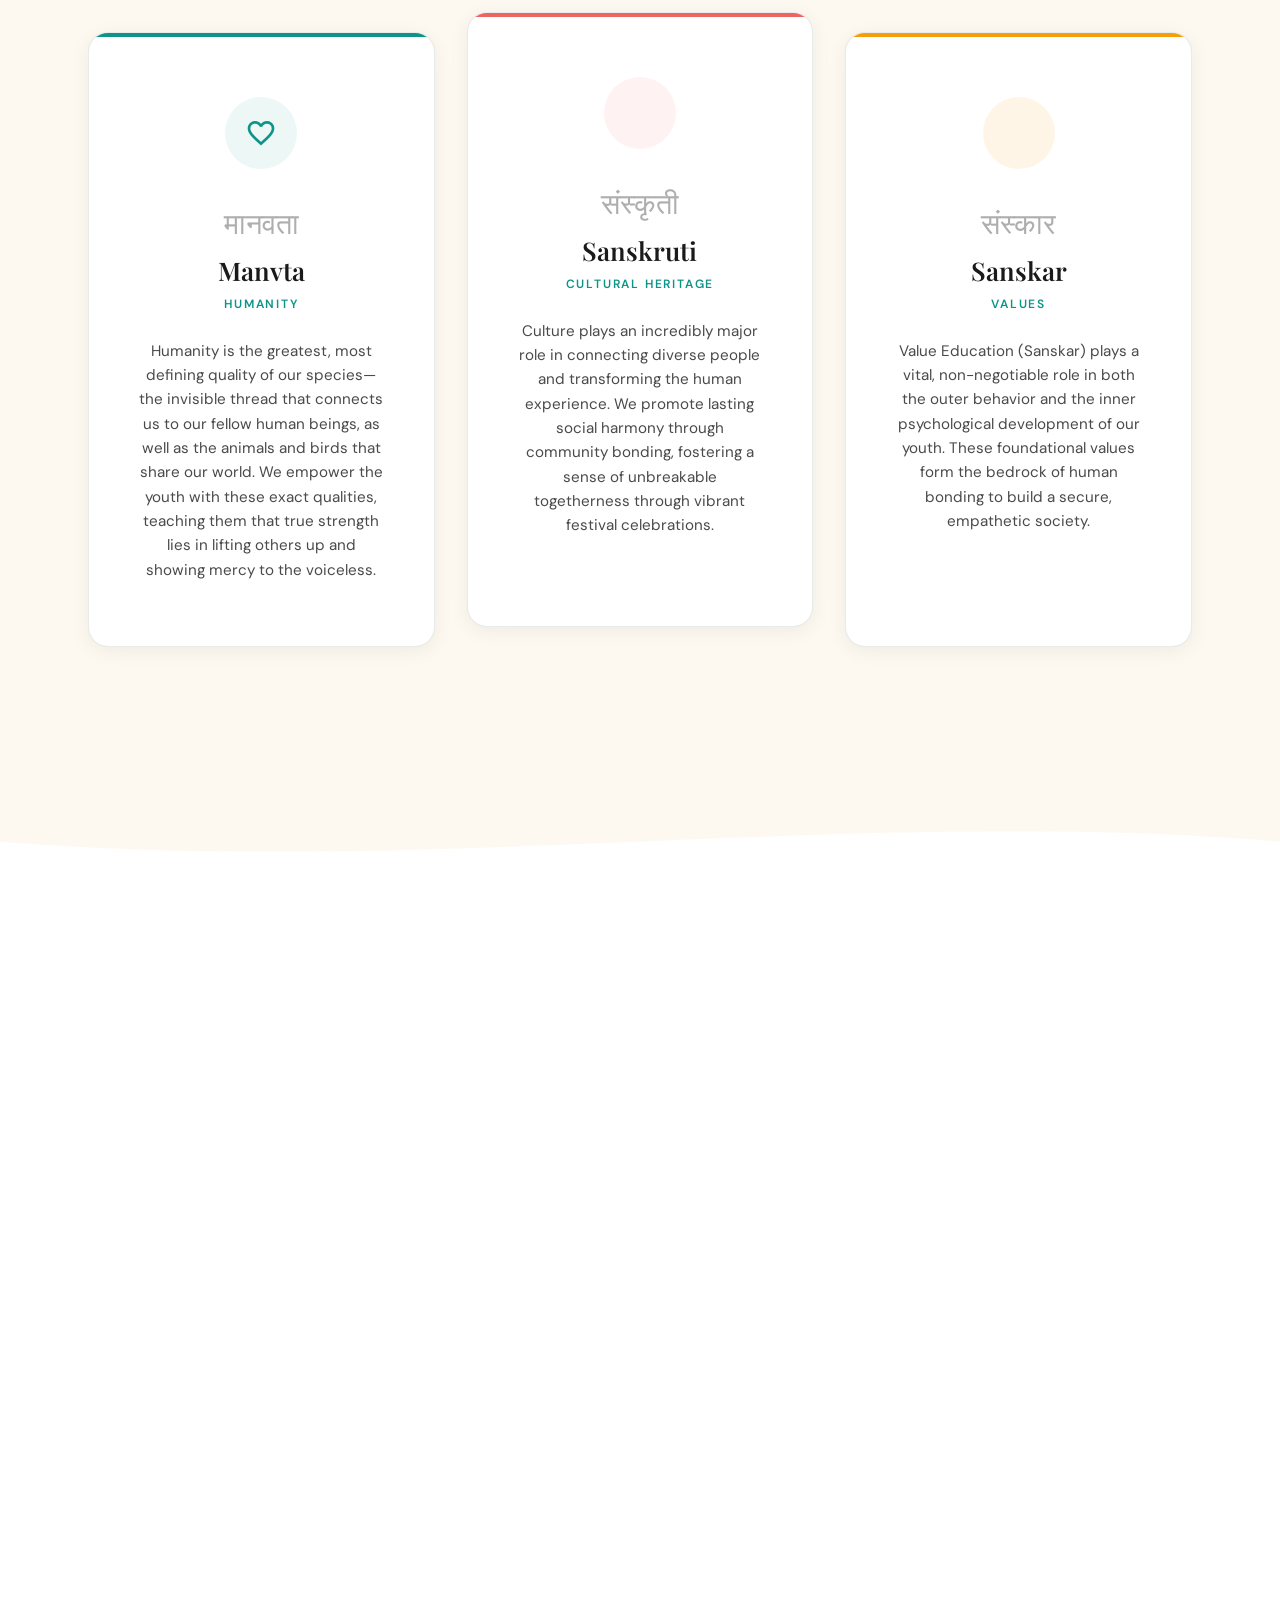
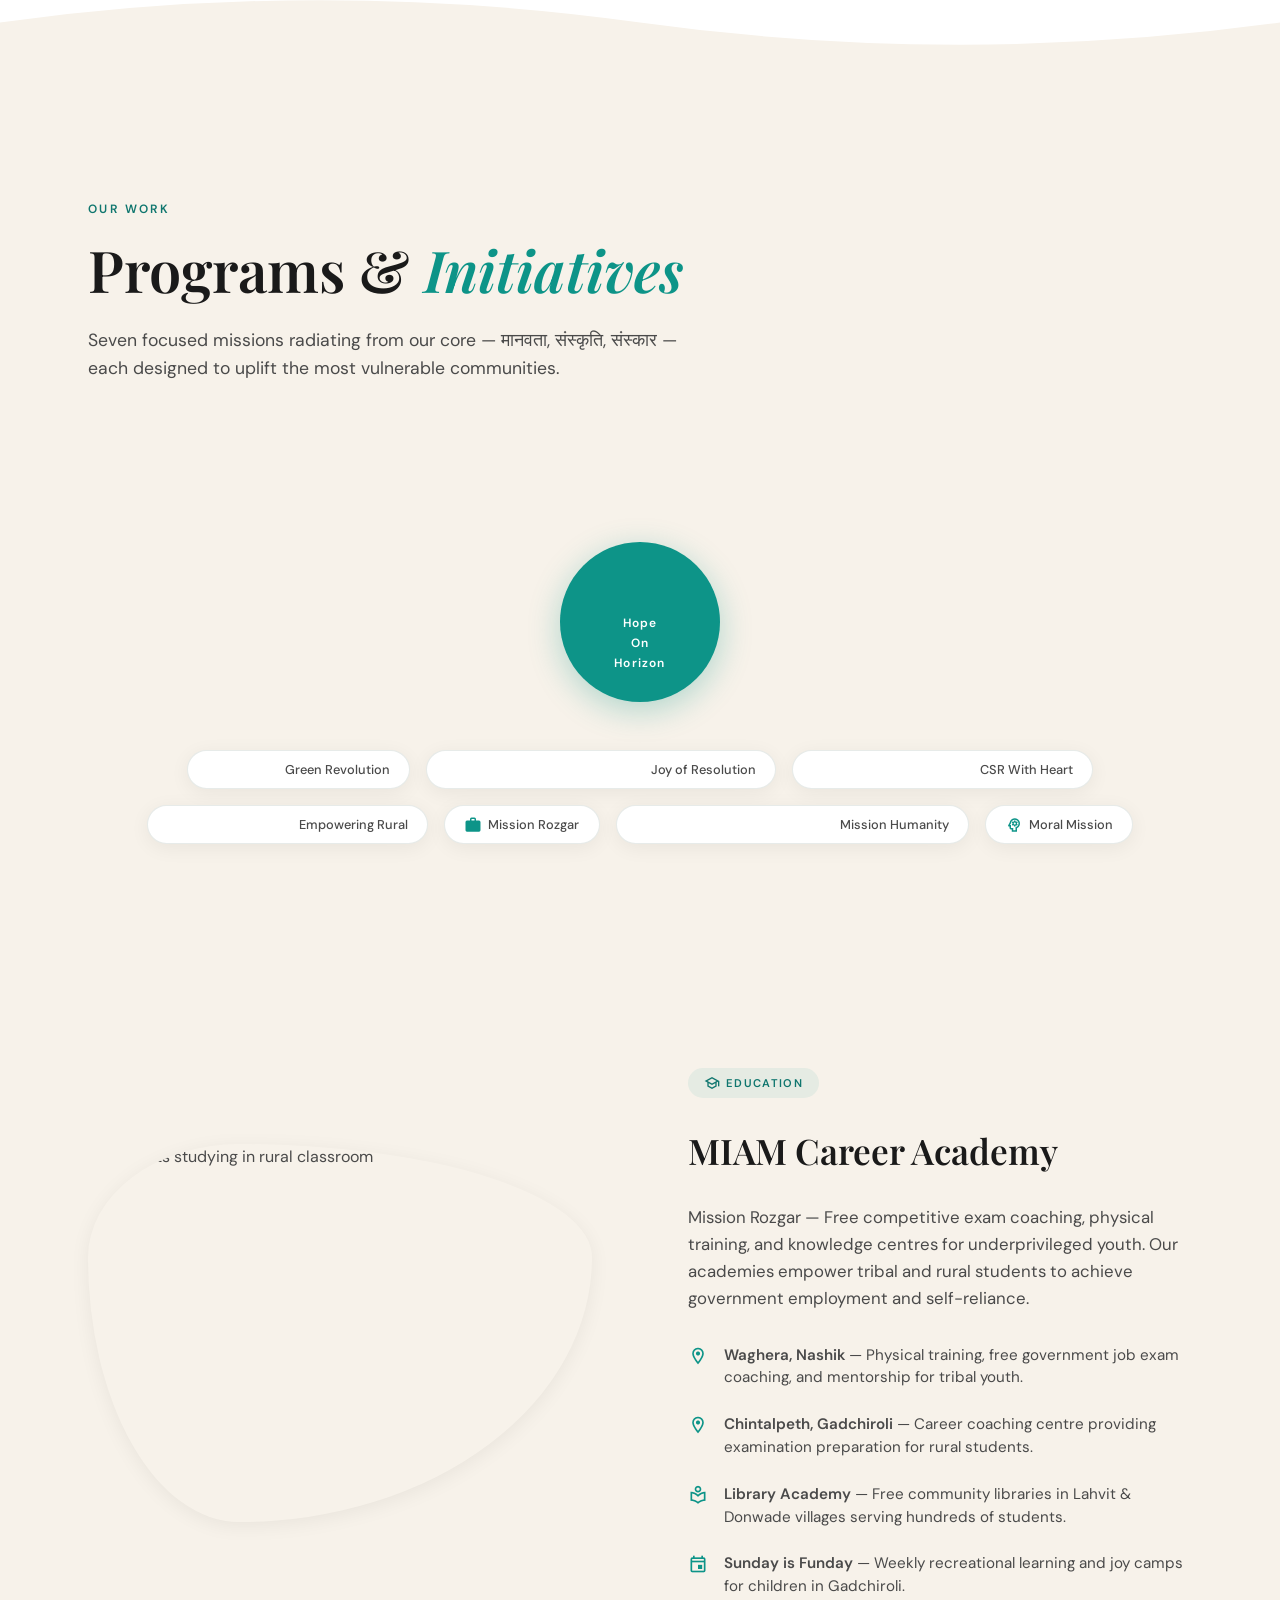
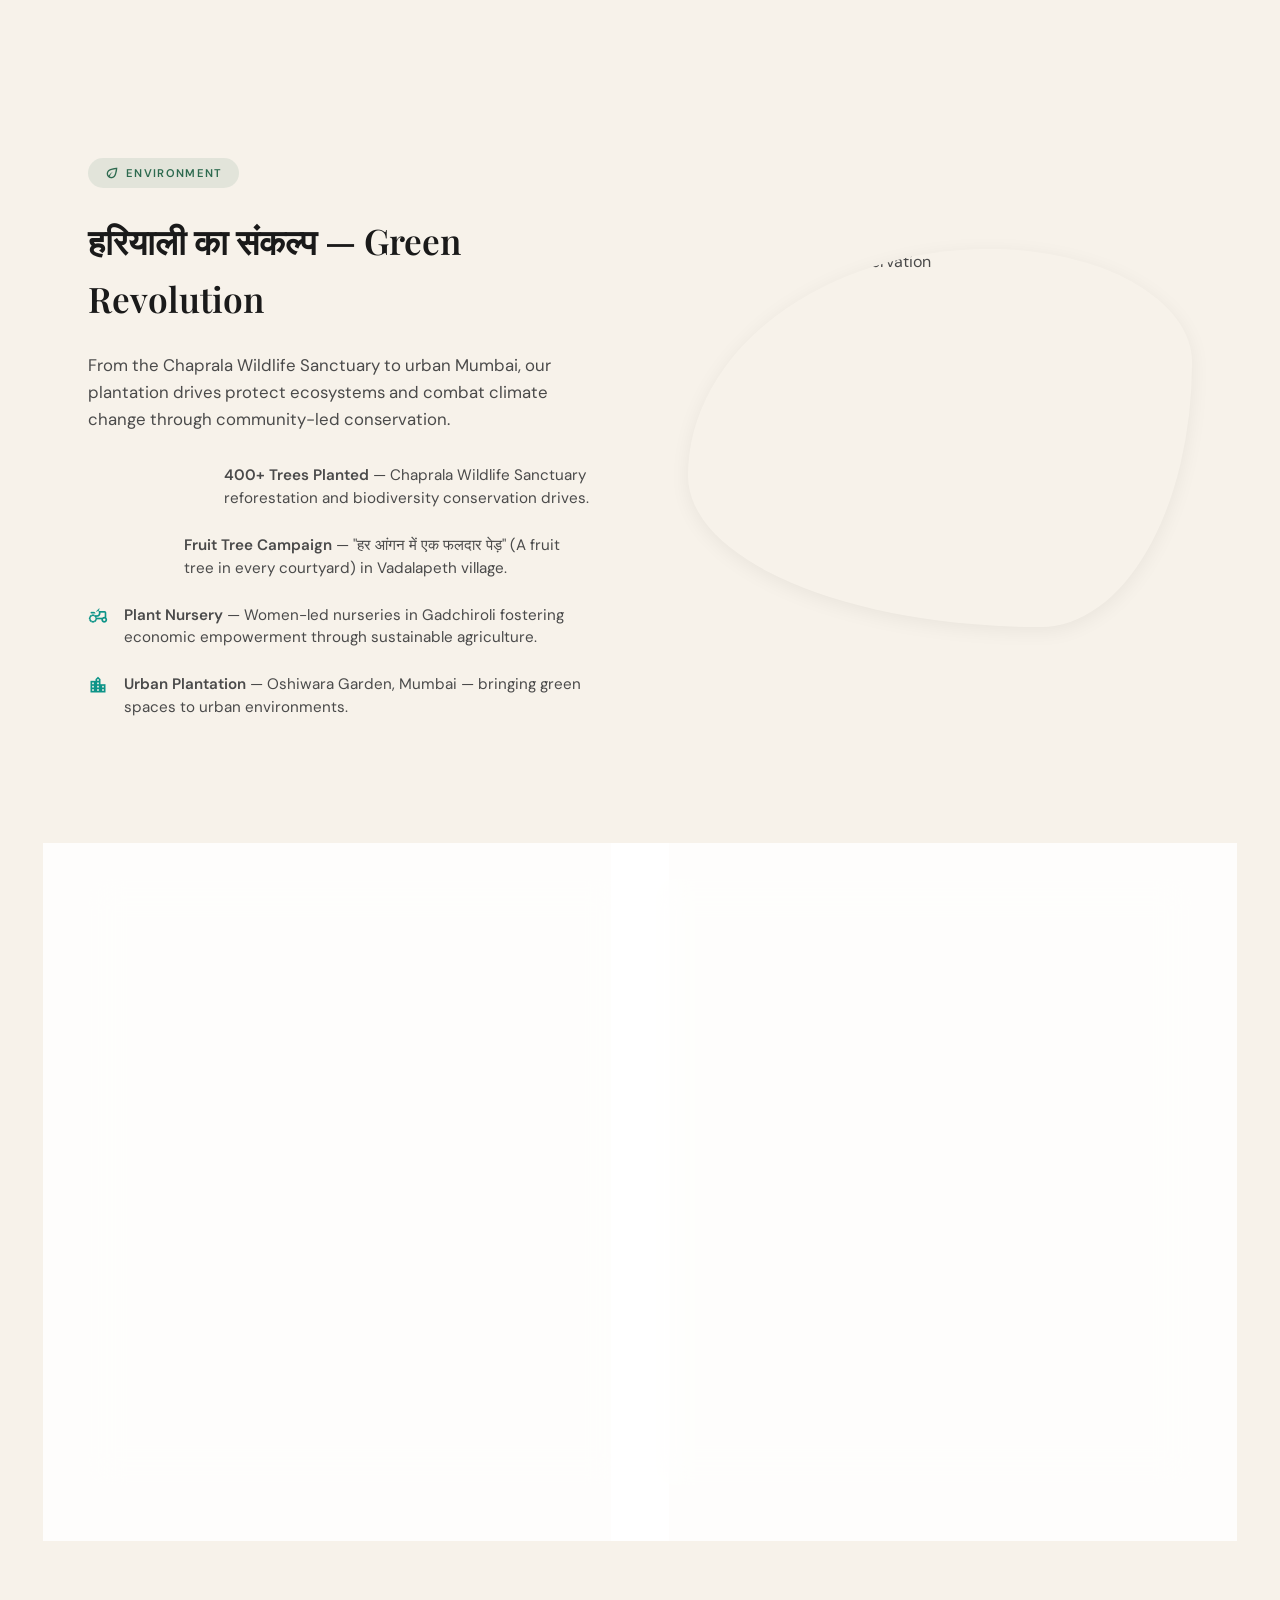
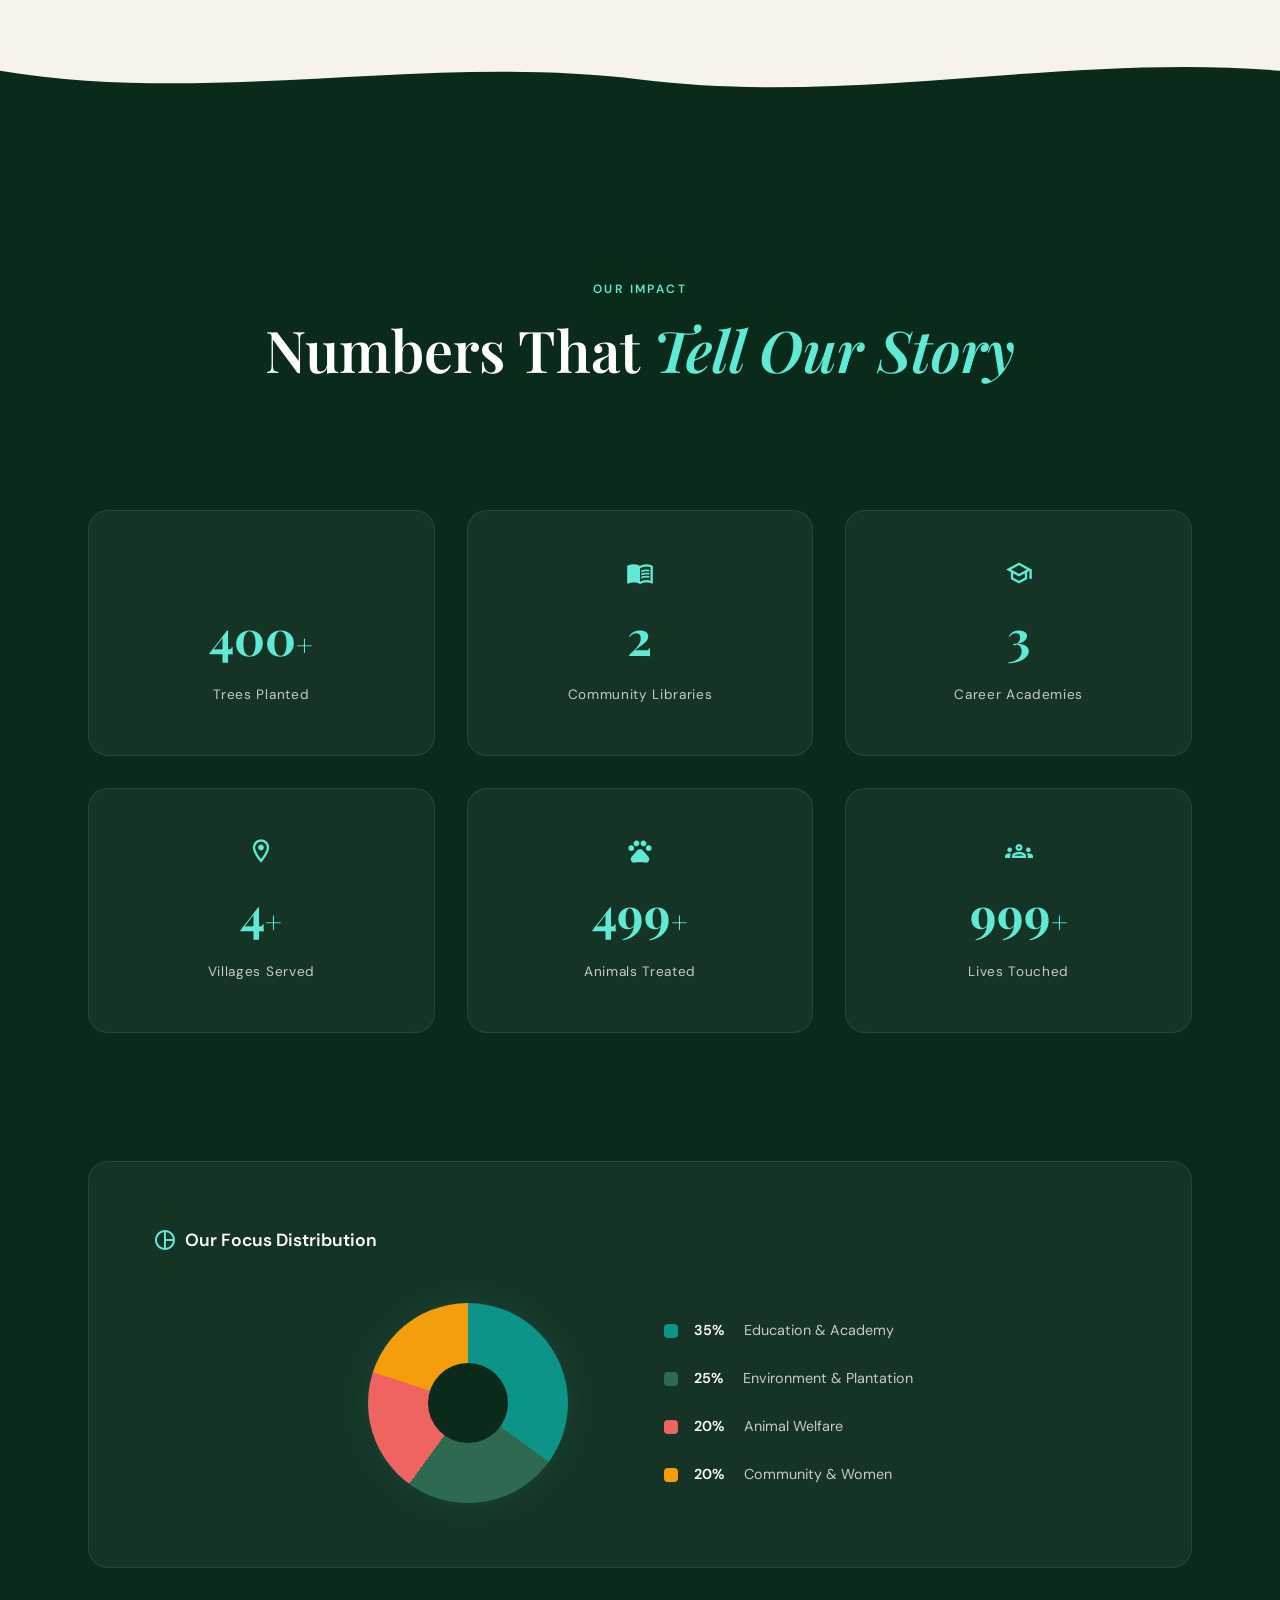
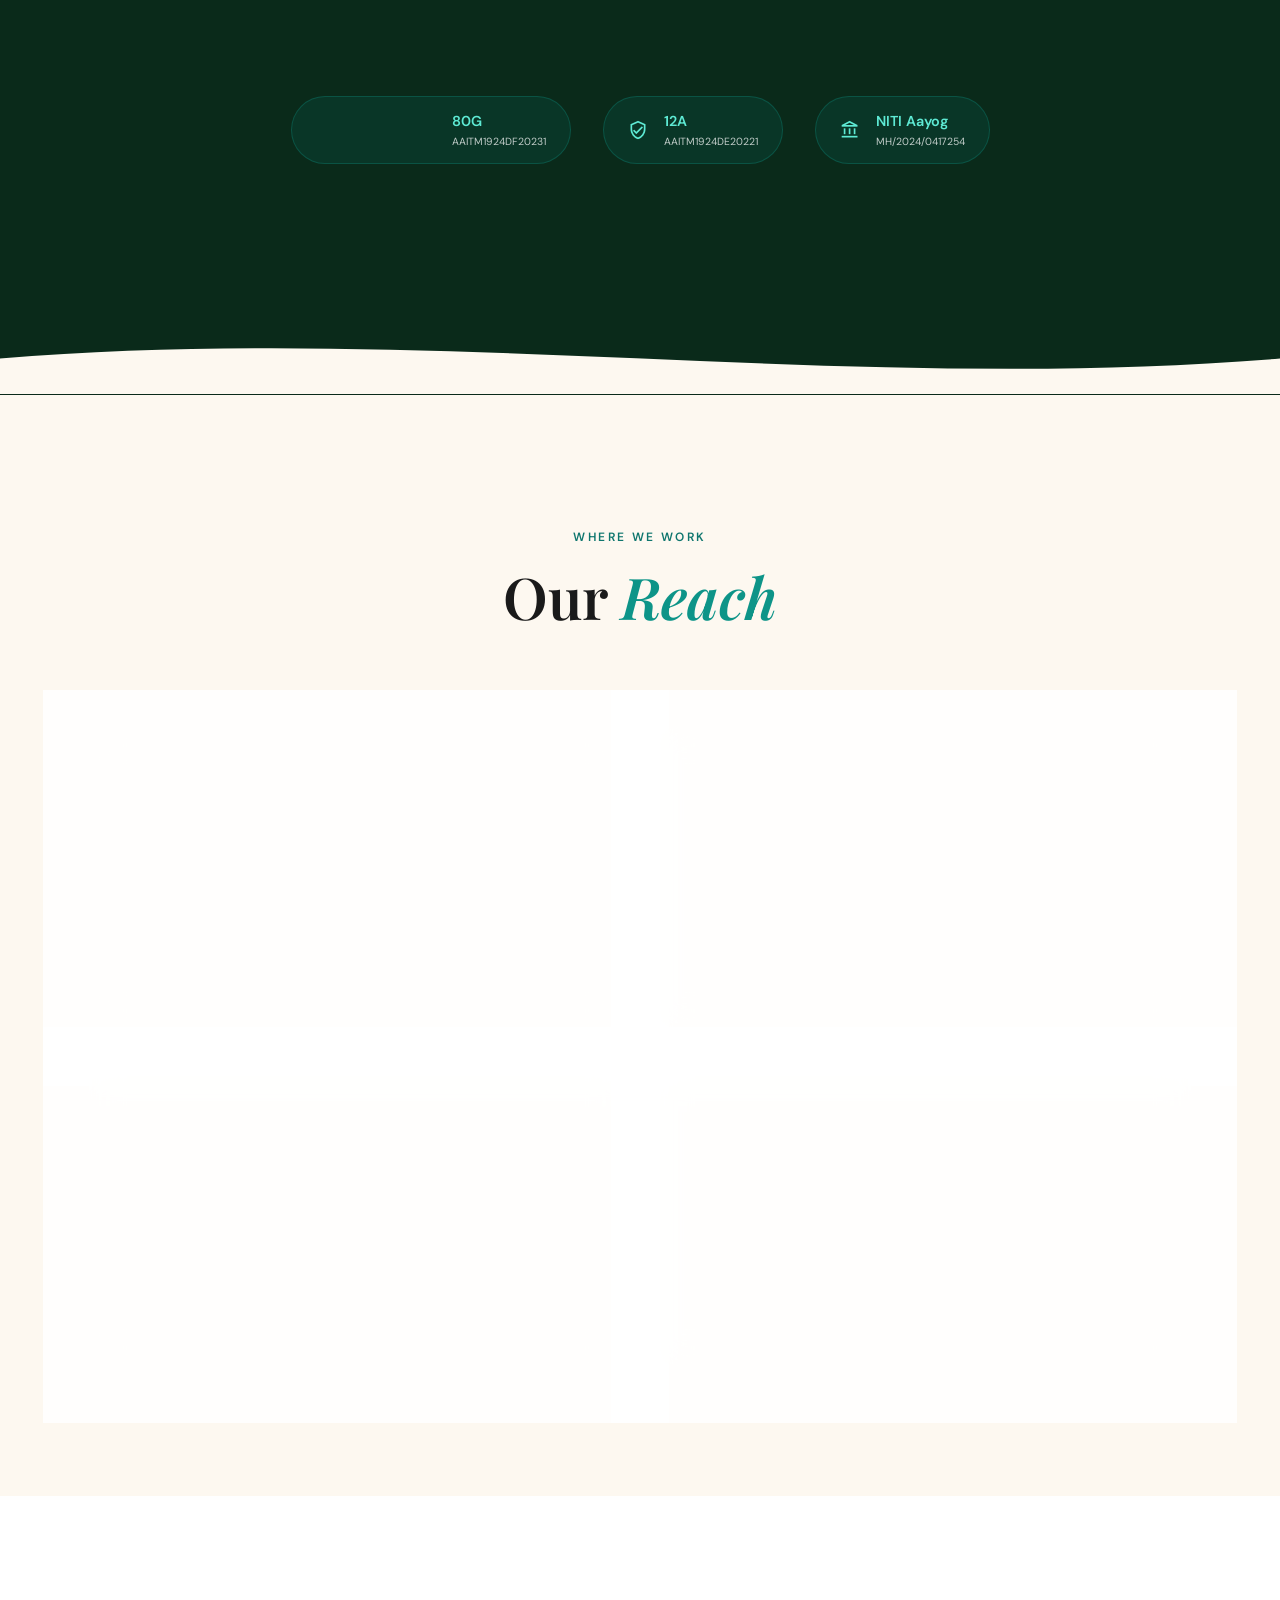
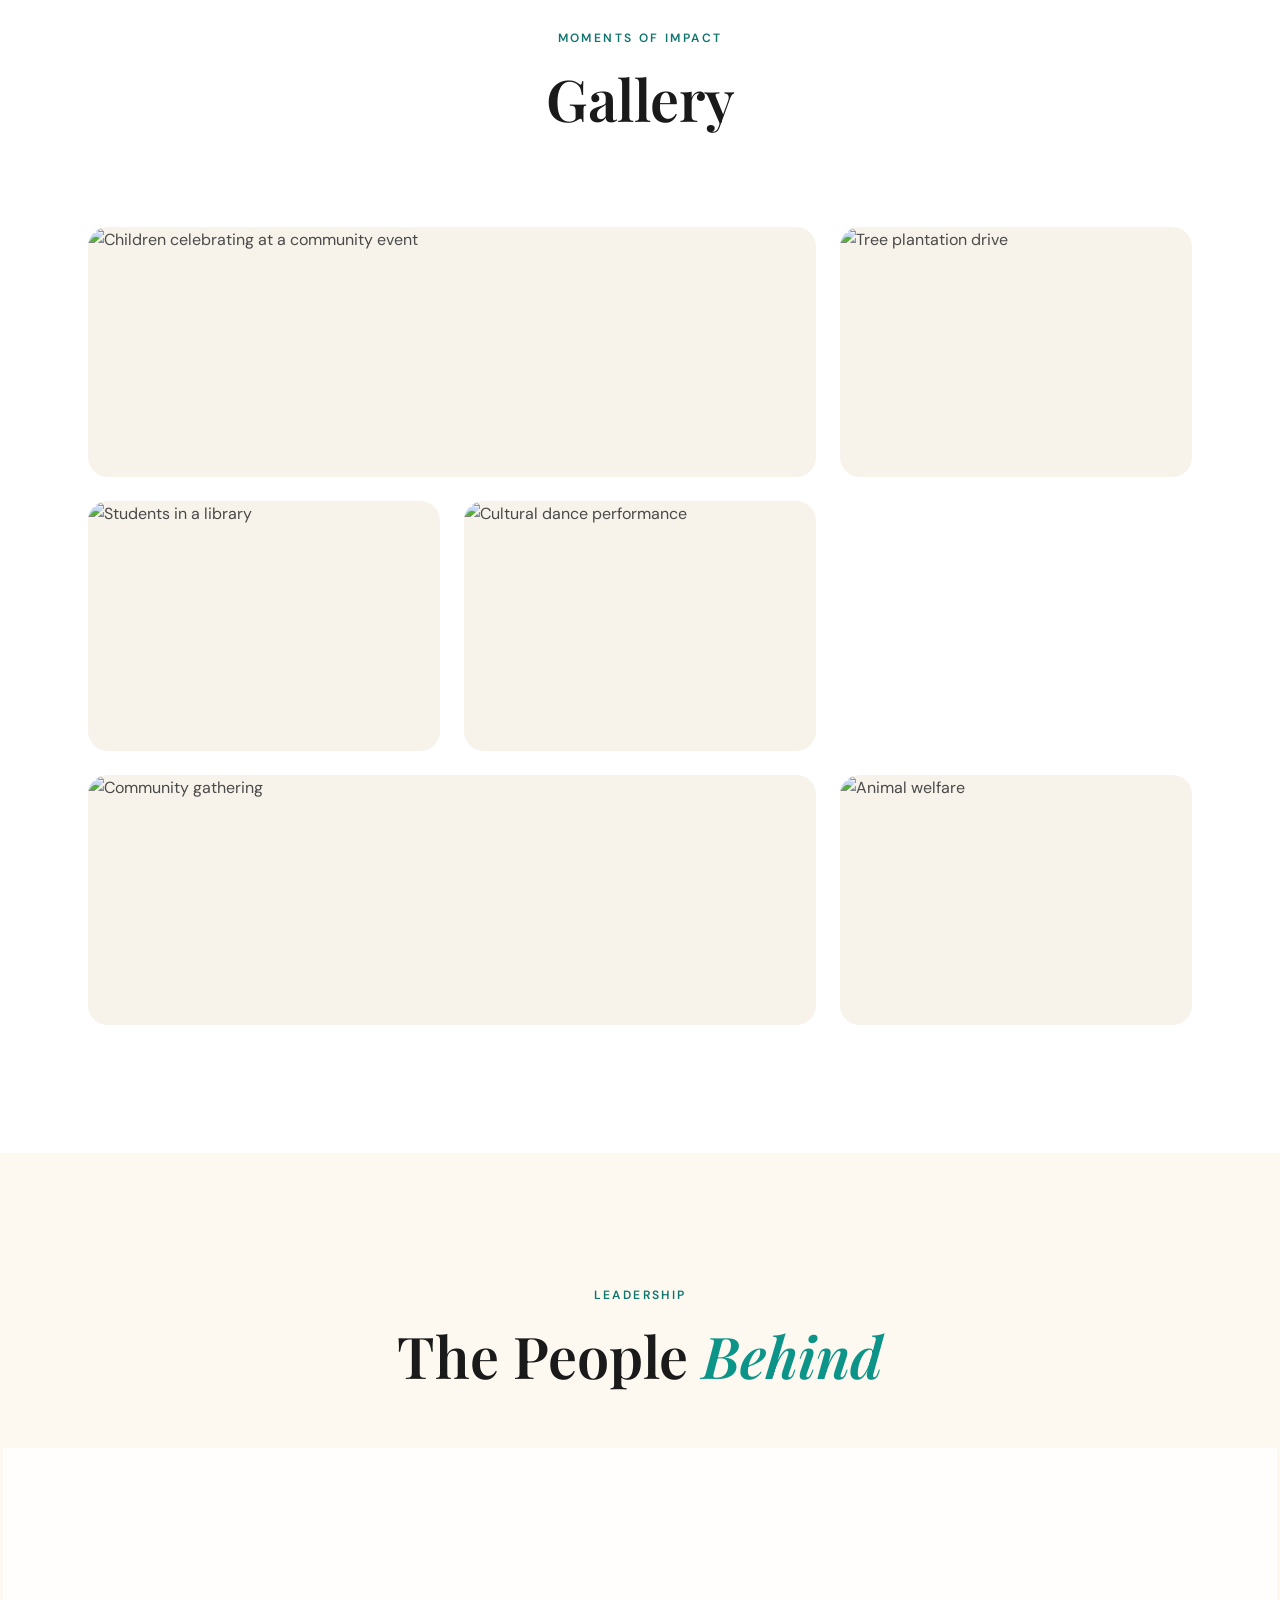
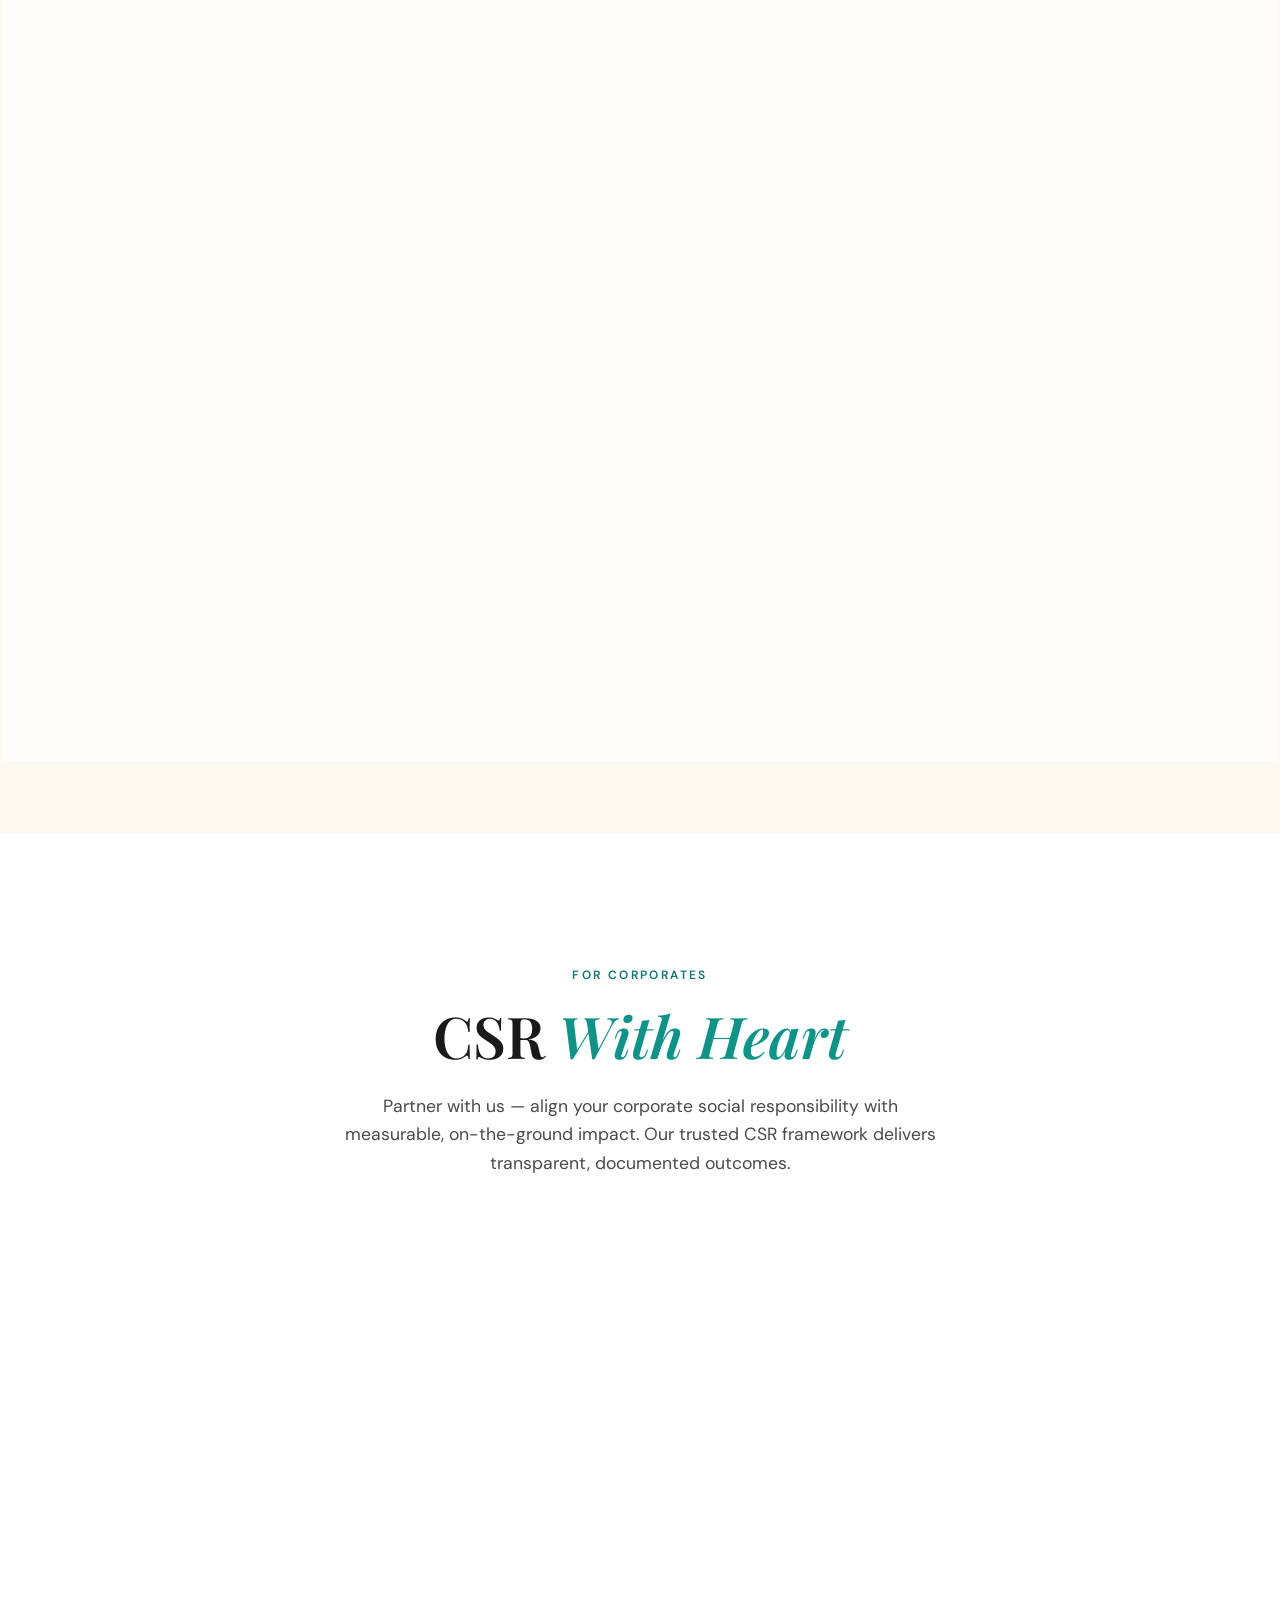
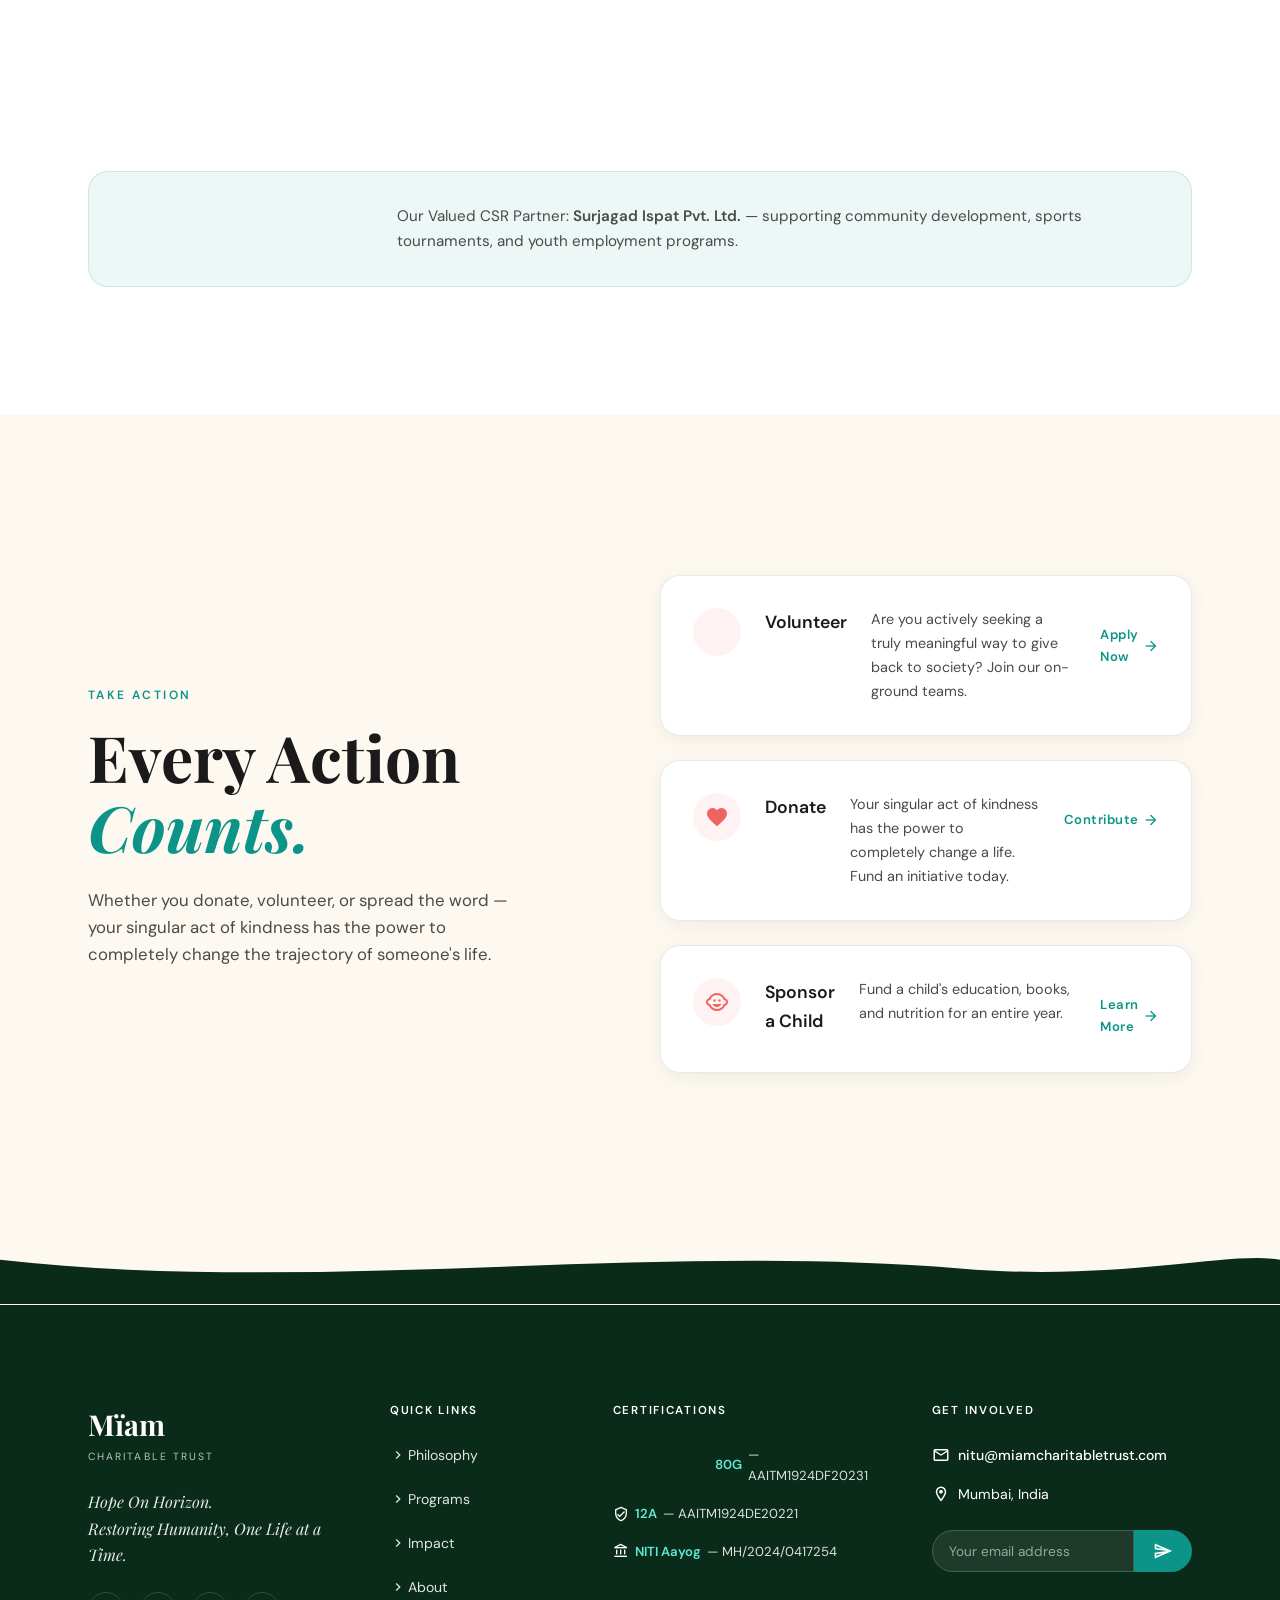
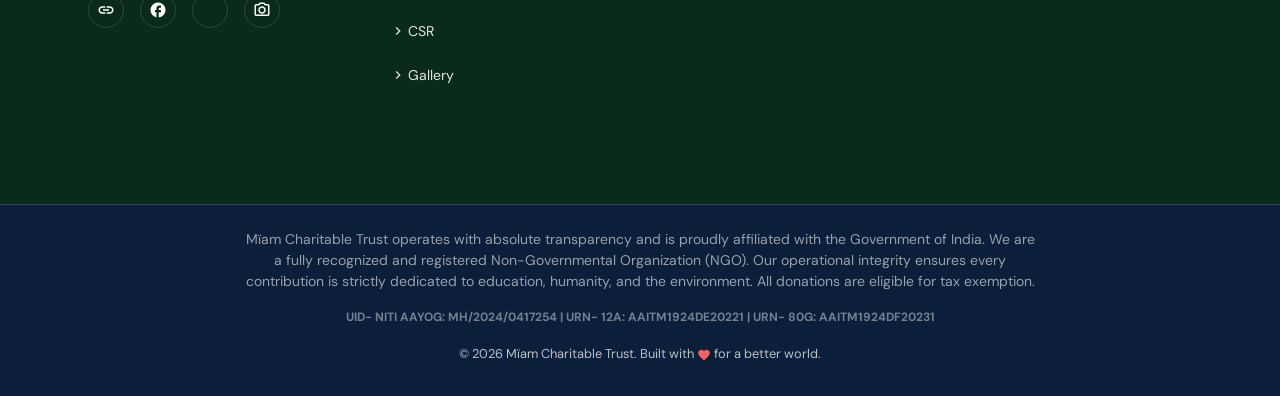
==== commit ad2064f8: "Remove commented-out impact grid section and update hero headline emphasis color for better visibili" ====
--- a/index.html
+++ b/index.html
@@ -104,7 +104,6 @@
     </div>
     
     <div class="hero__content">
-      <!-- Impact Focus Grid in Hero
       <div class="hero__impact-grid reveal reveal-delay-5">
         <div class="impact-focus__item">
           <div class="impact-focus__icon impact-focus__icon--red">
@@ -160,7 +159,7 @@
           </div>
           <h4 class="impact-focus__label">Urban<br>Renewal</h4>
         </div>
-      </div> -->
+      </div>
 
       <div class="hero__govt-bar reveal">
         <span class="material-icons-outlined" style="font-size:18px">verified</span>
--- a/styles.css
+++ b/styles.css
@@ -191,7 +191,7 @@
 .hero__govt-bar{display:inline-flex;align-items:center;gap:8px;background:rgba(239,100,97,.9);color:var(--ink-light);padding:.5rem 1.5rem;border-radius:var(--r-pill);font-size:.75rem;font-weight:600;letter-spacing:.05em;margin-bottom:var(--sp-4)}
 .hero__badge-row{display:flex;flex-wrap:wrap;gap:var(--sp-2);margin-bottom:var(--sp-5)}
 .hero__headline{font-family:var(--font-display);font-size:clamp(2.5rem,6.5vw,5rem);font-weight:700;line-height:1.08;color:var(--ink-light);margin-bottom:var(--sp-4);max-width:800px}
-.hero__headline em{font-style:italic;color:var(--clr-teal-muted)}
+.hero__headline em{font-style:italic;color:#8fd8ff}
 .hero__dot{color:var(--clr-coral)}
 .hero__sub{font-size:clamp(1rem,1.5vw,1.15rem);color:var(--ink-light-muted);line-height:1.6;max-width:550px;margin-bottom:var(--sp-6)}
 .hero__ctas{display:flex;flex-wrap:wrap;gap:var(--sp-3)}
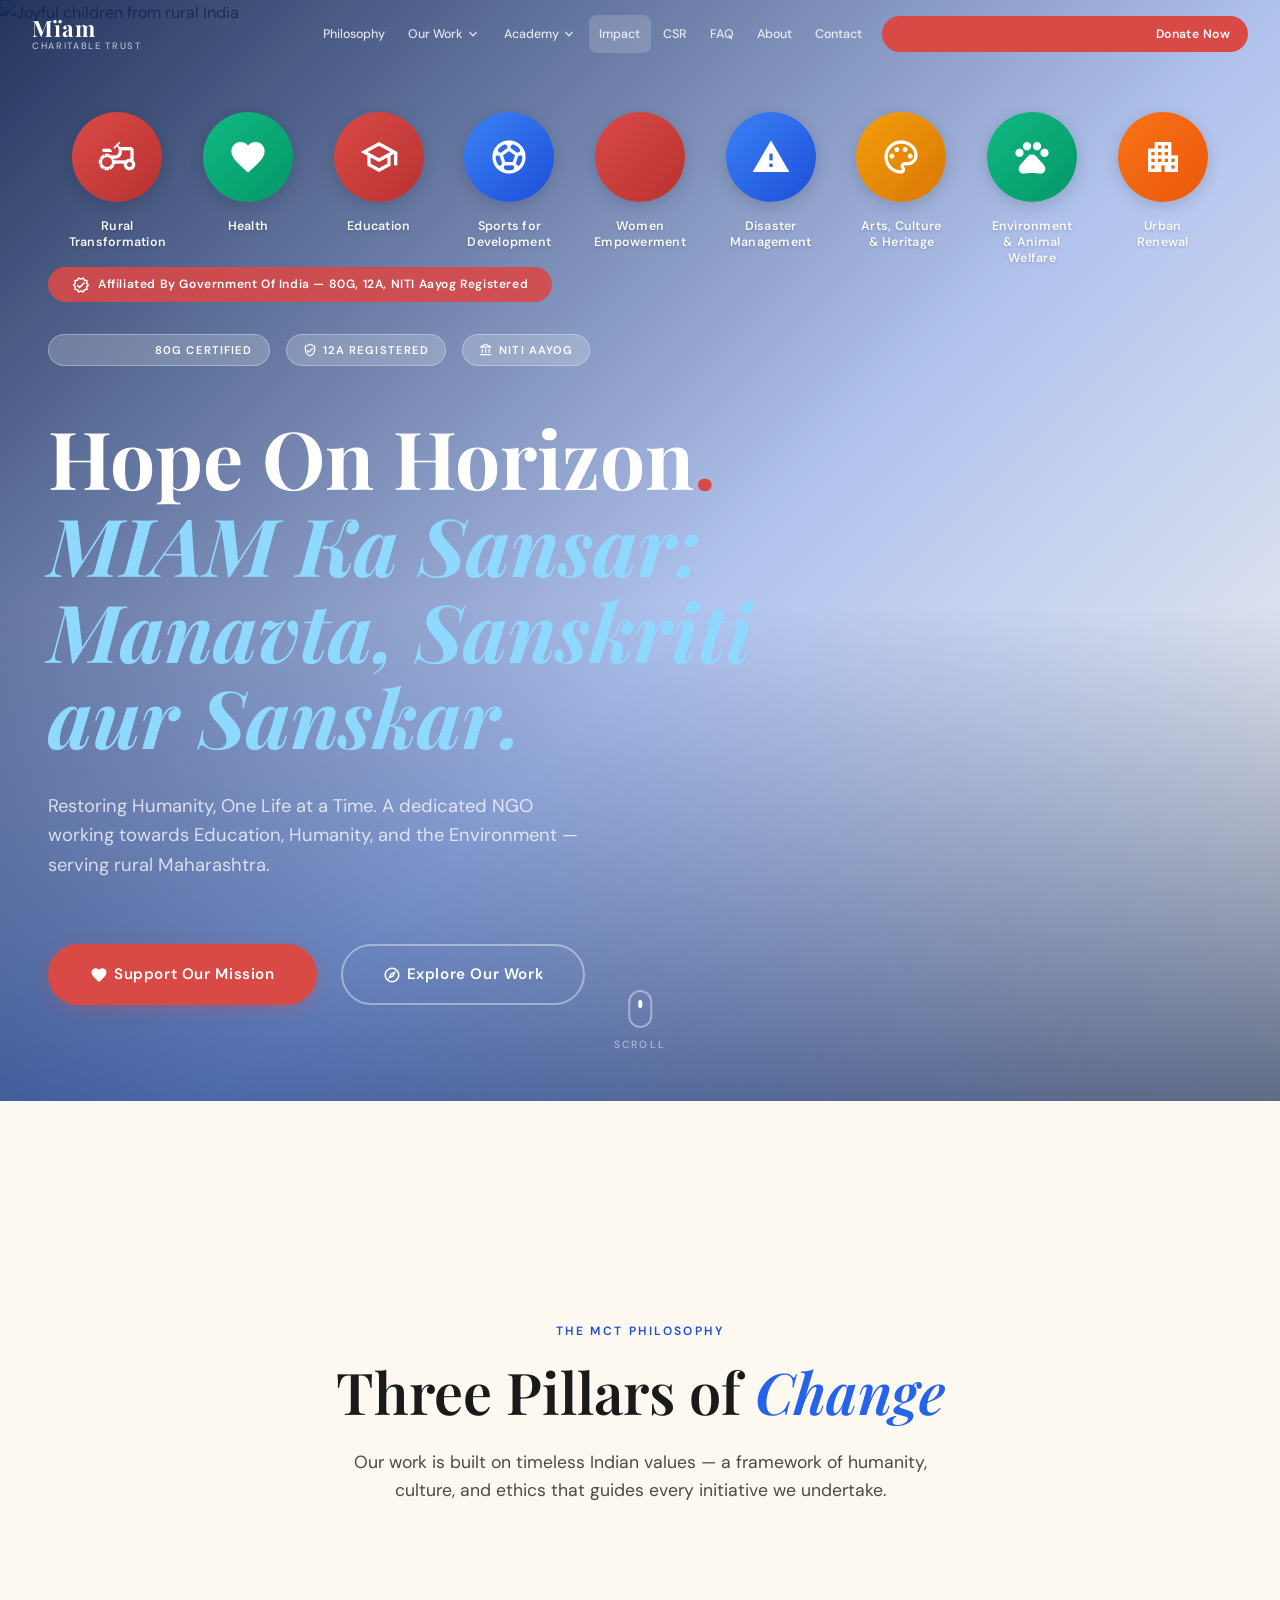
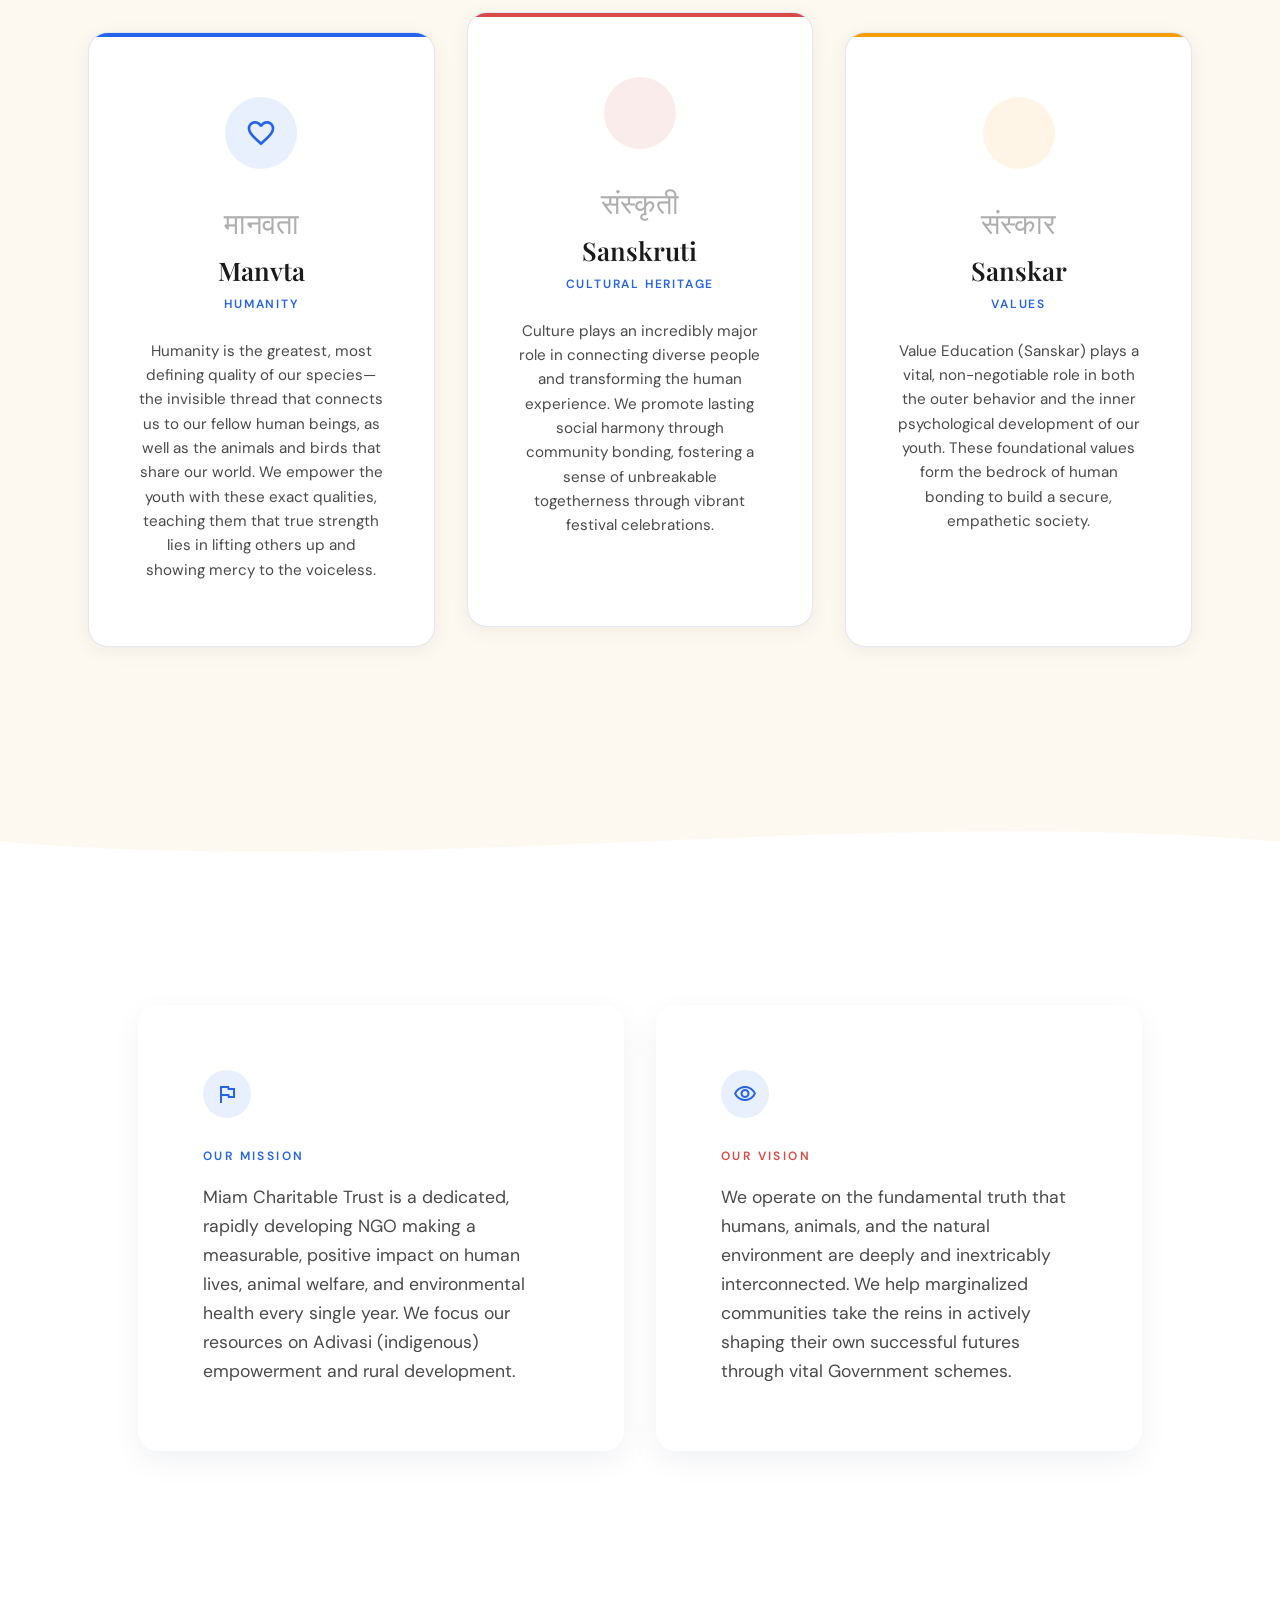
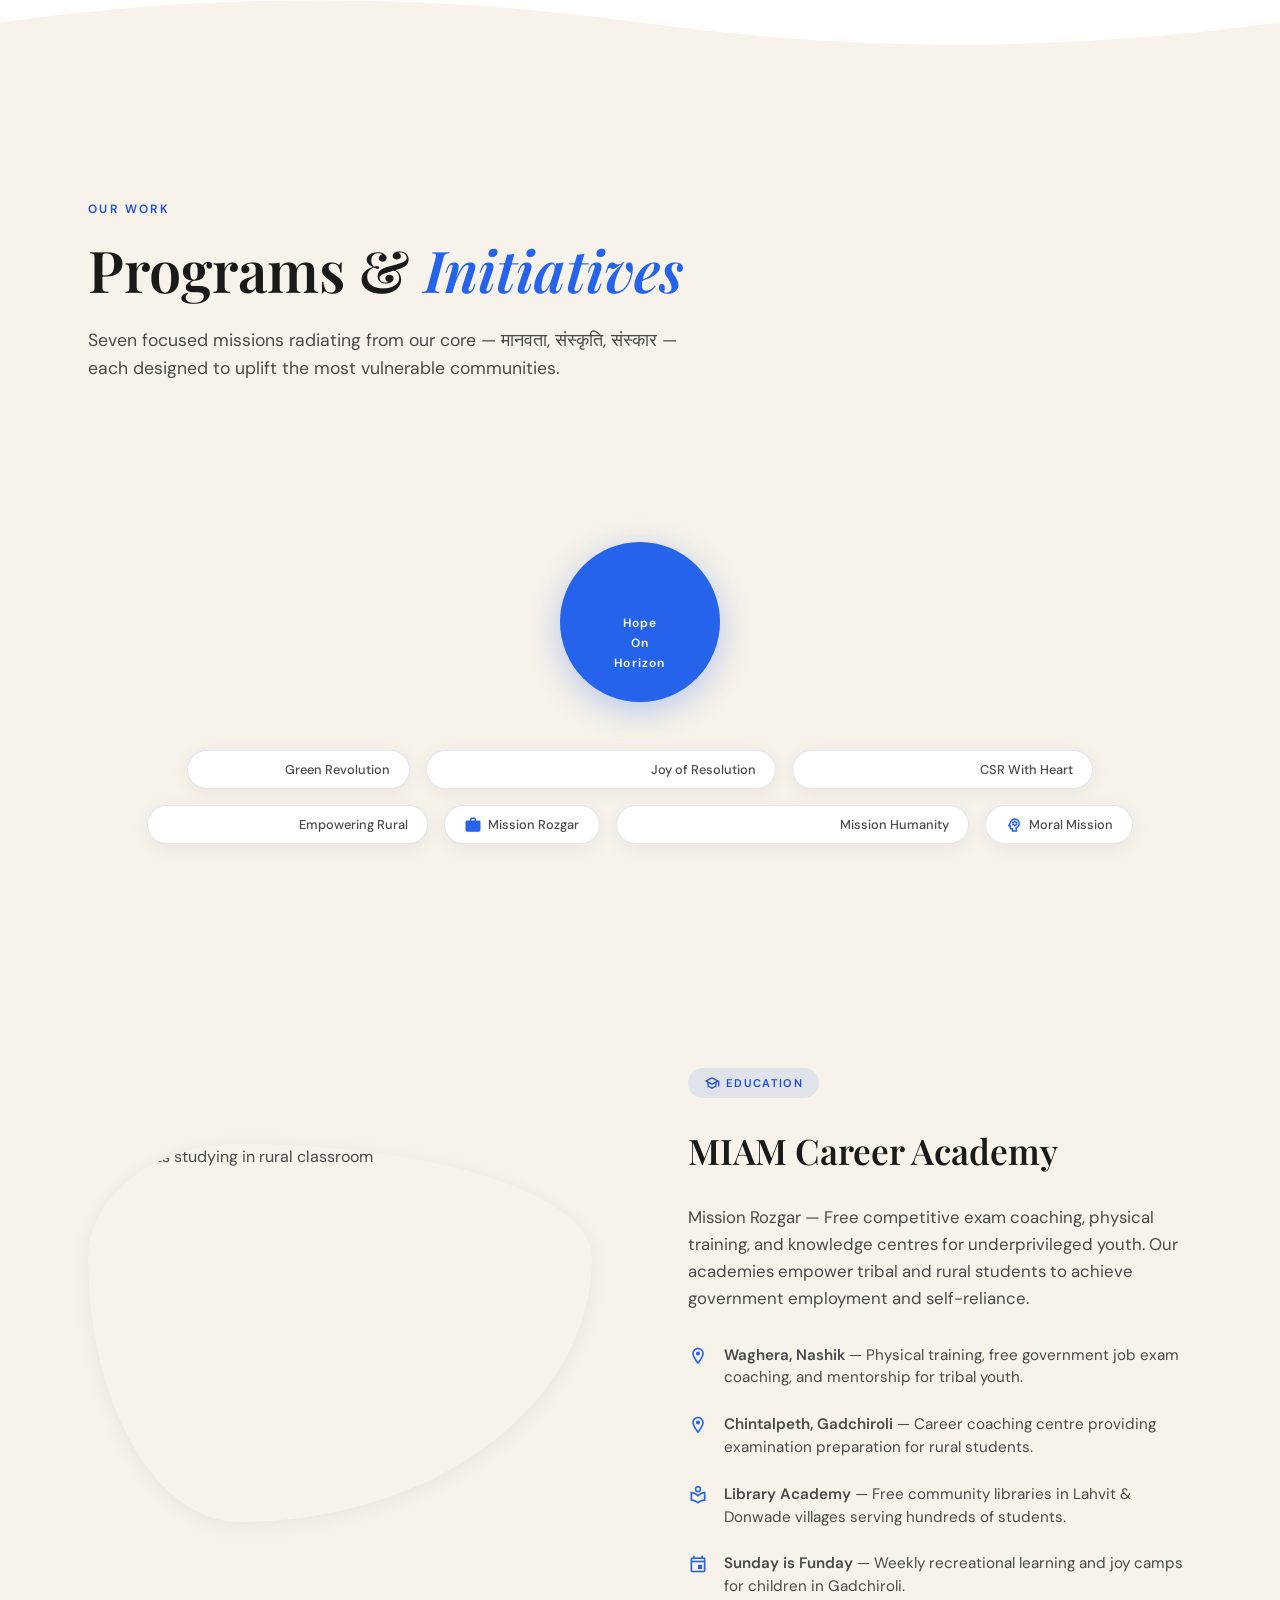
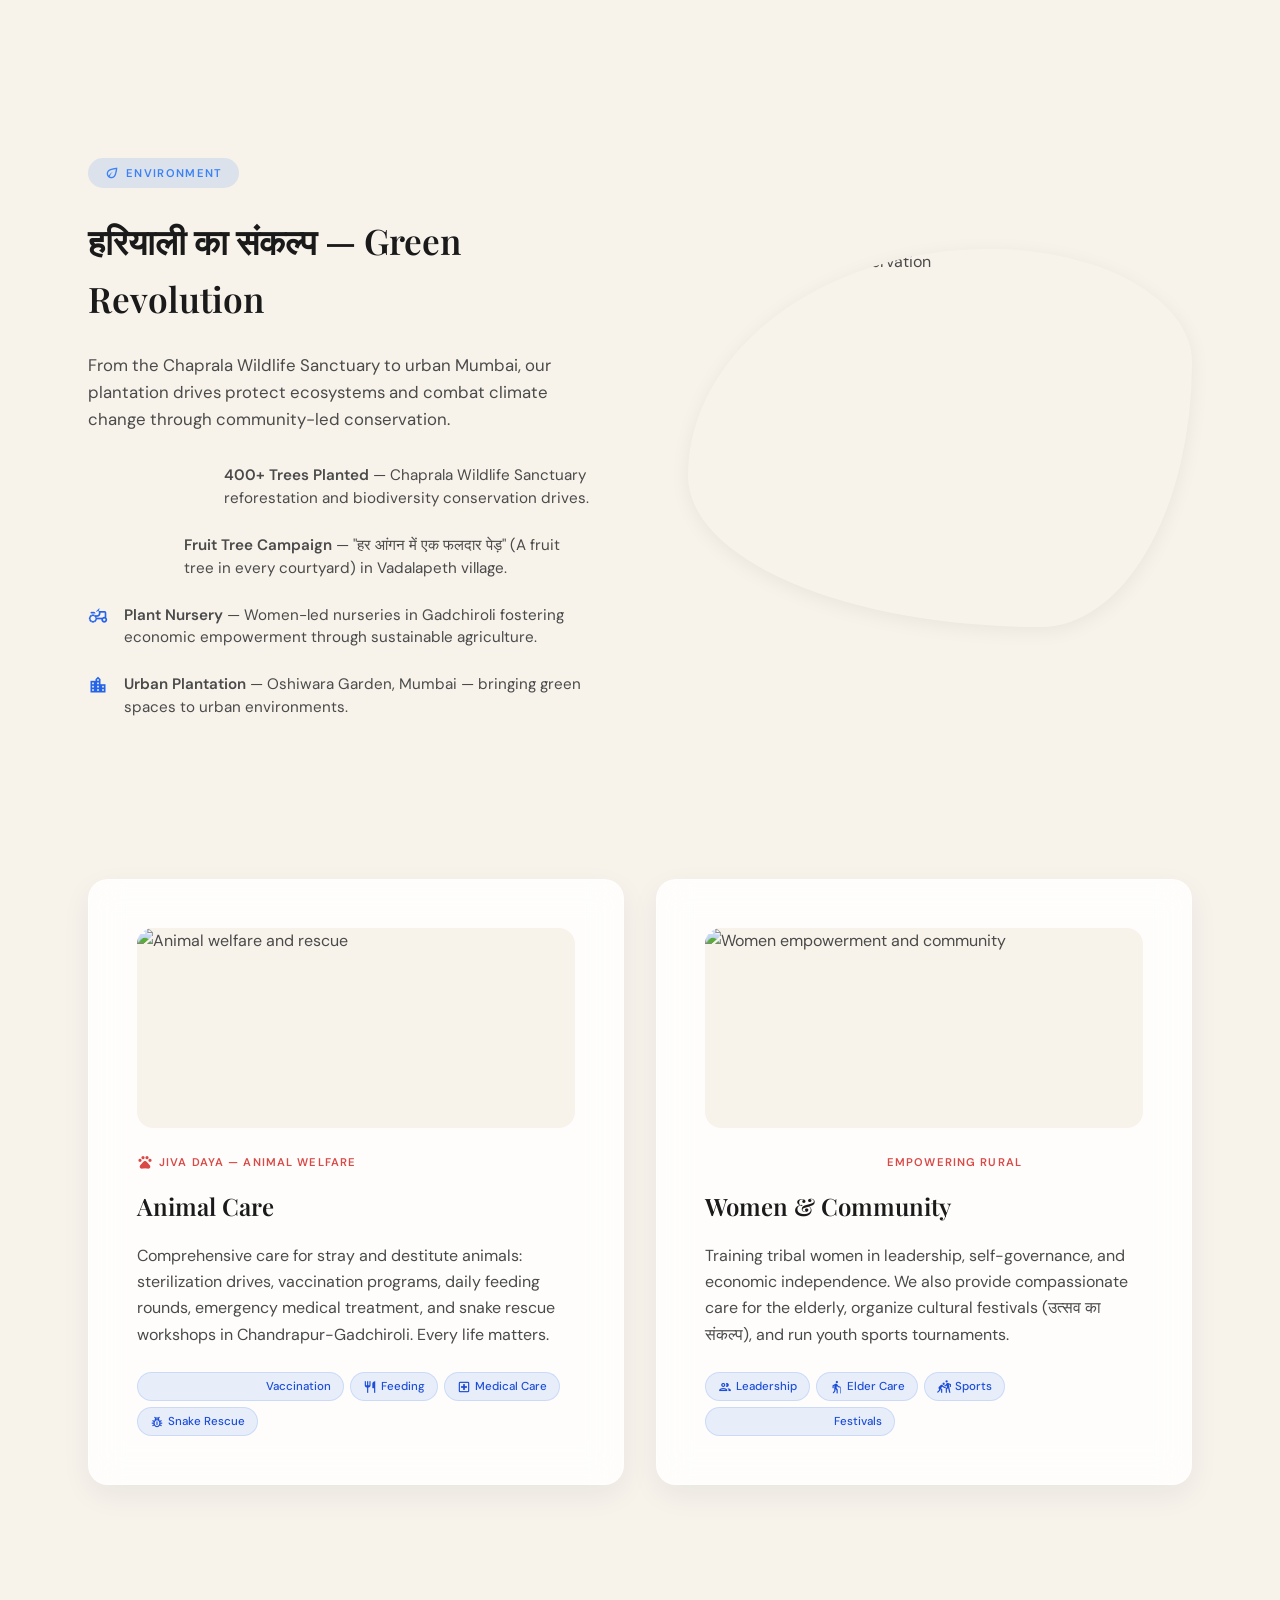
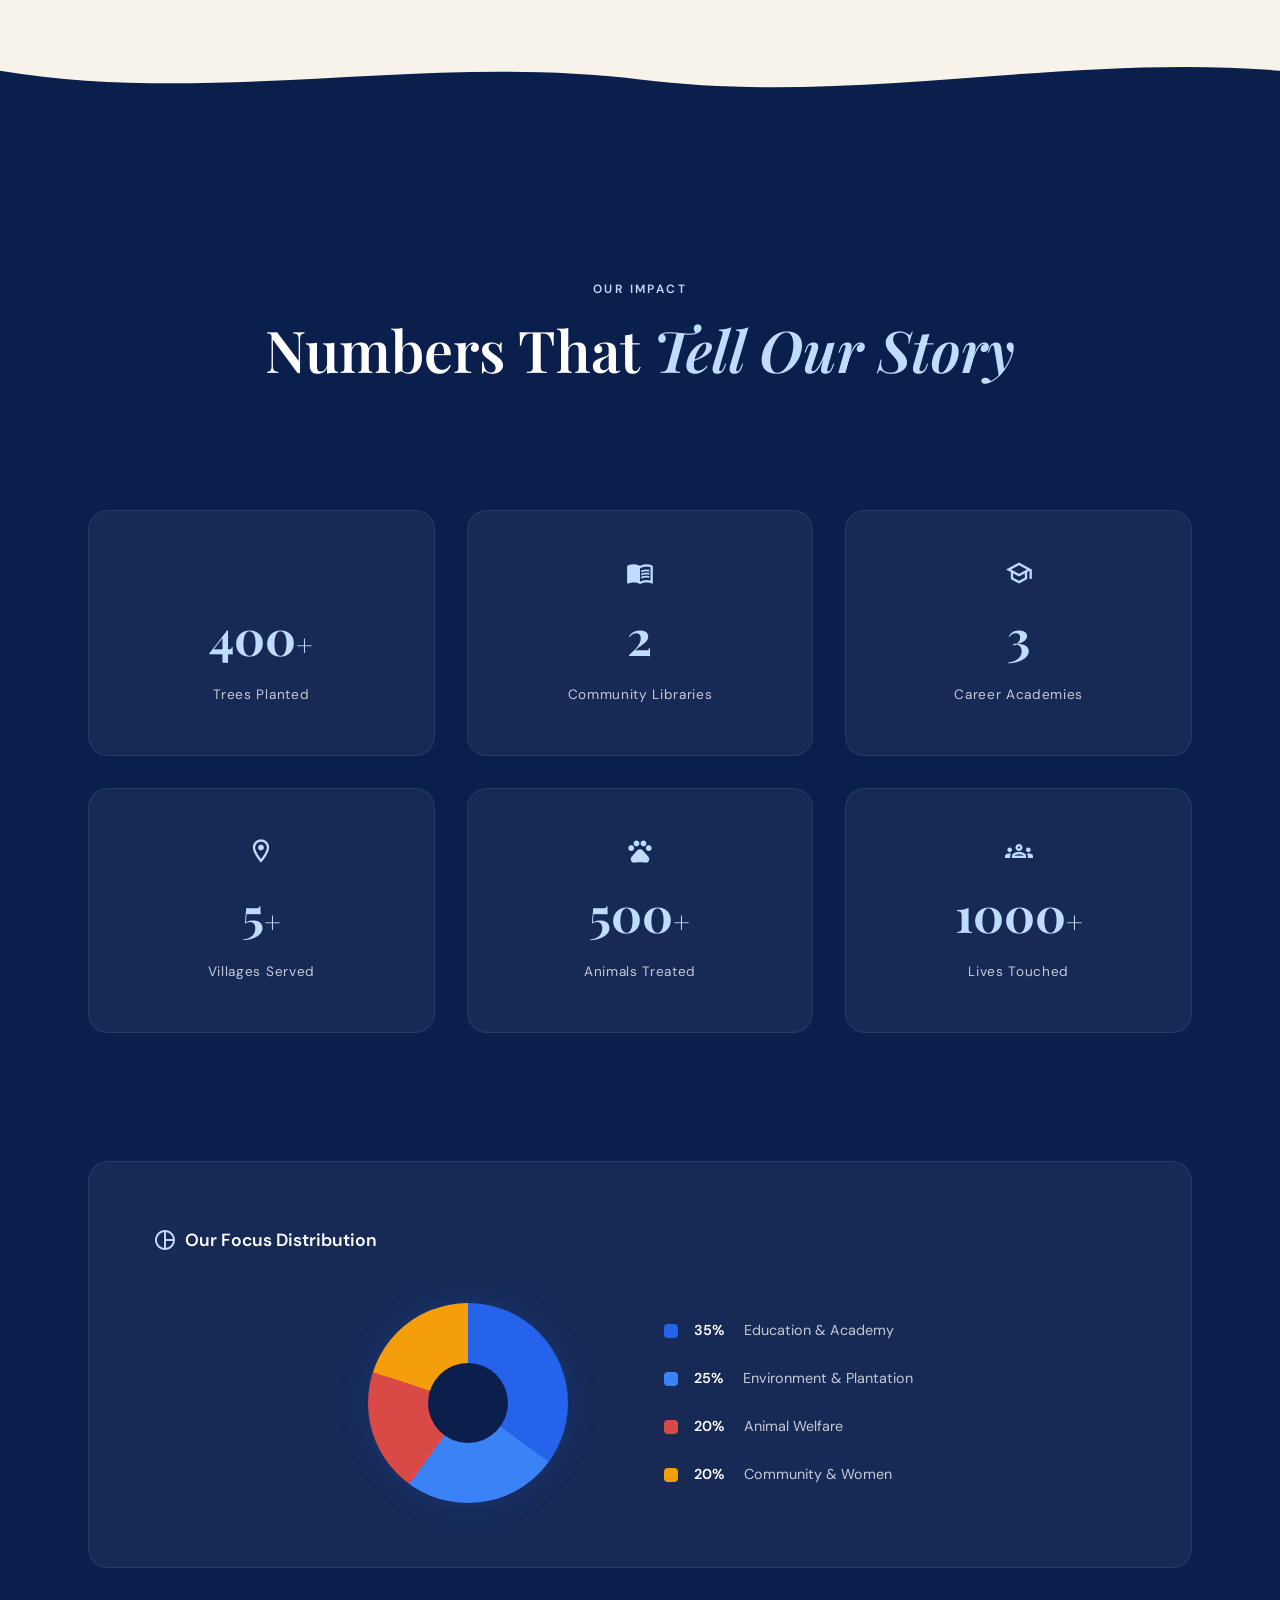
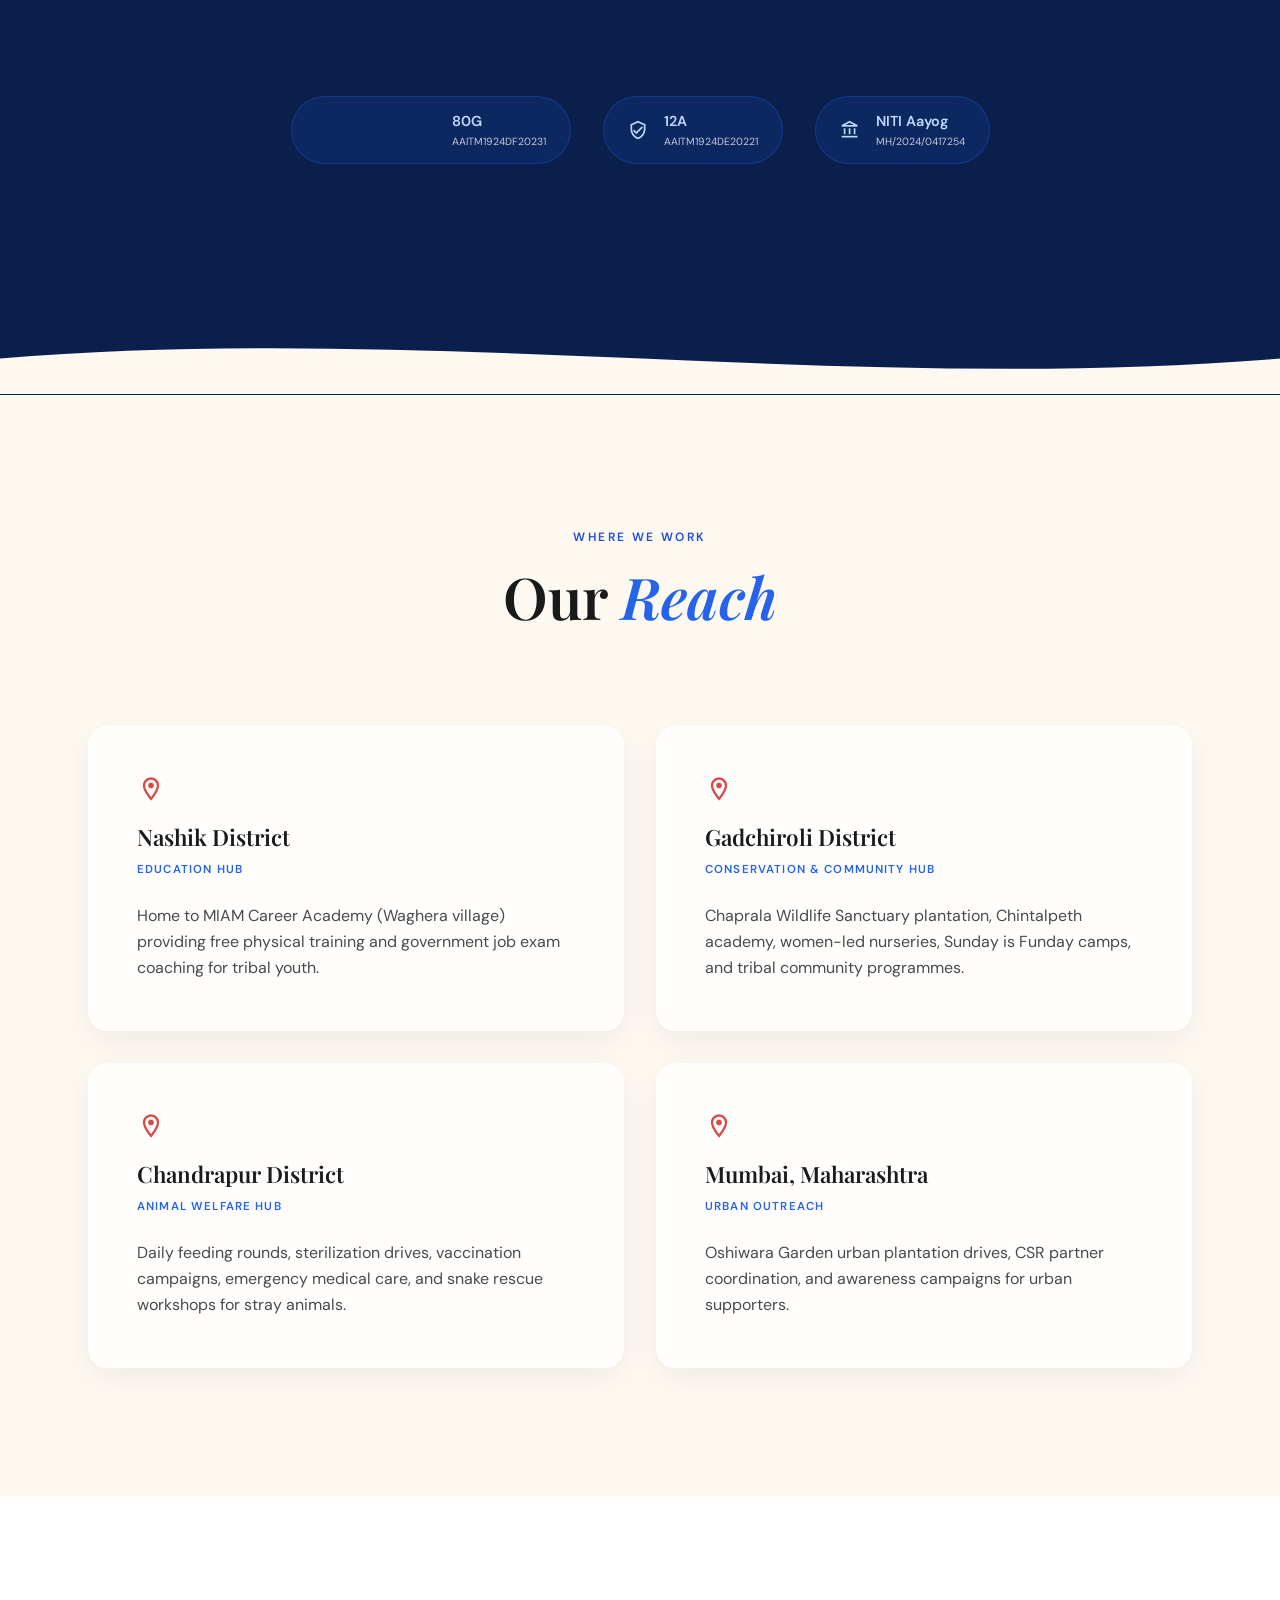
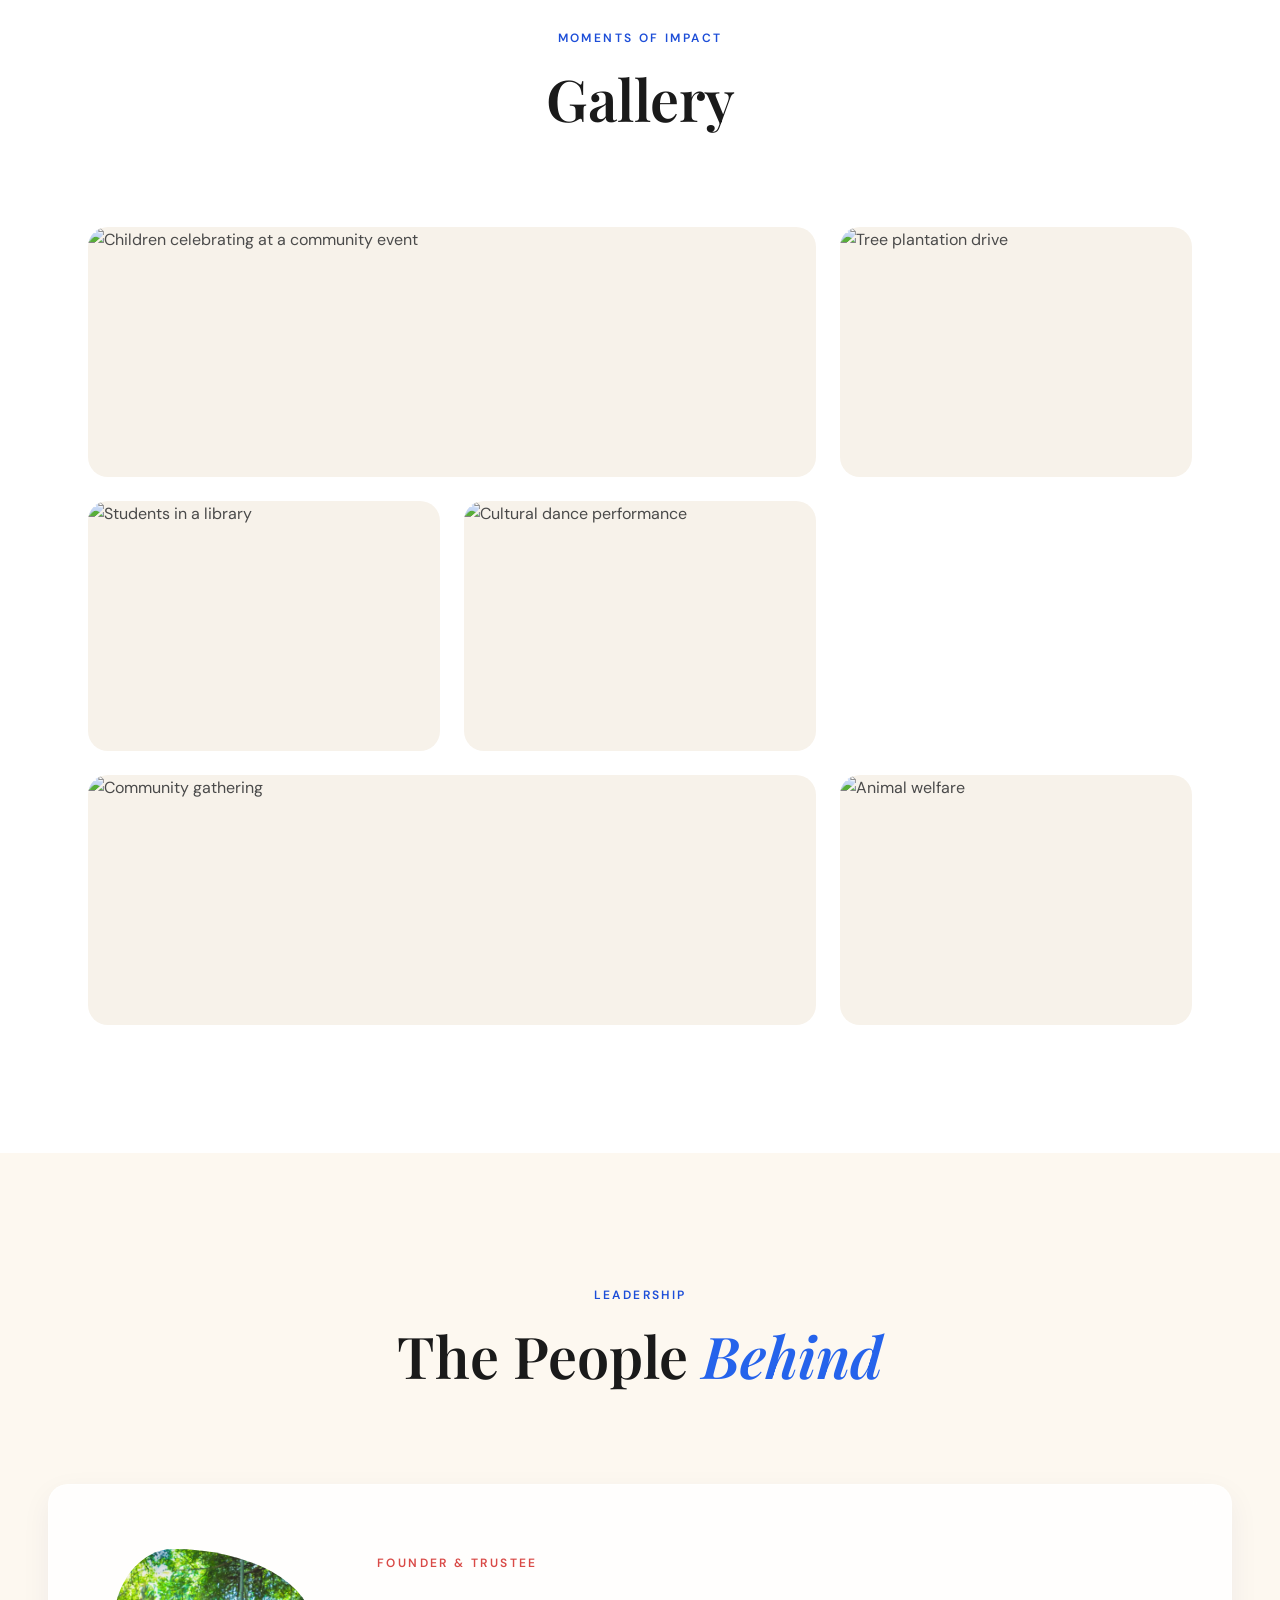
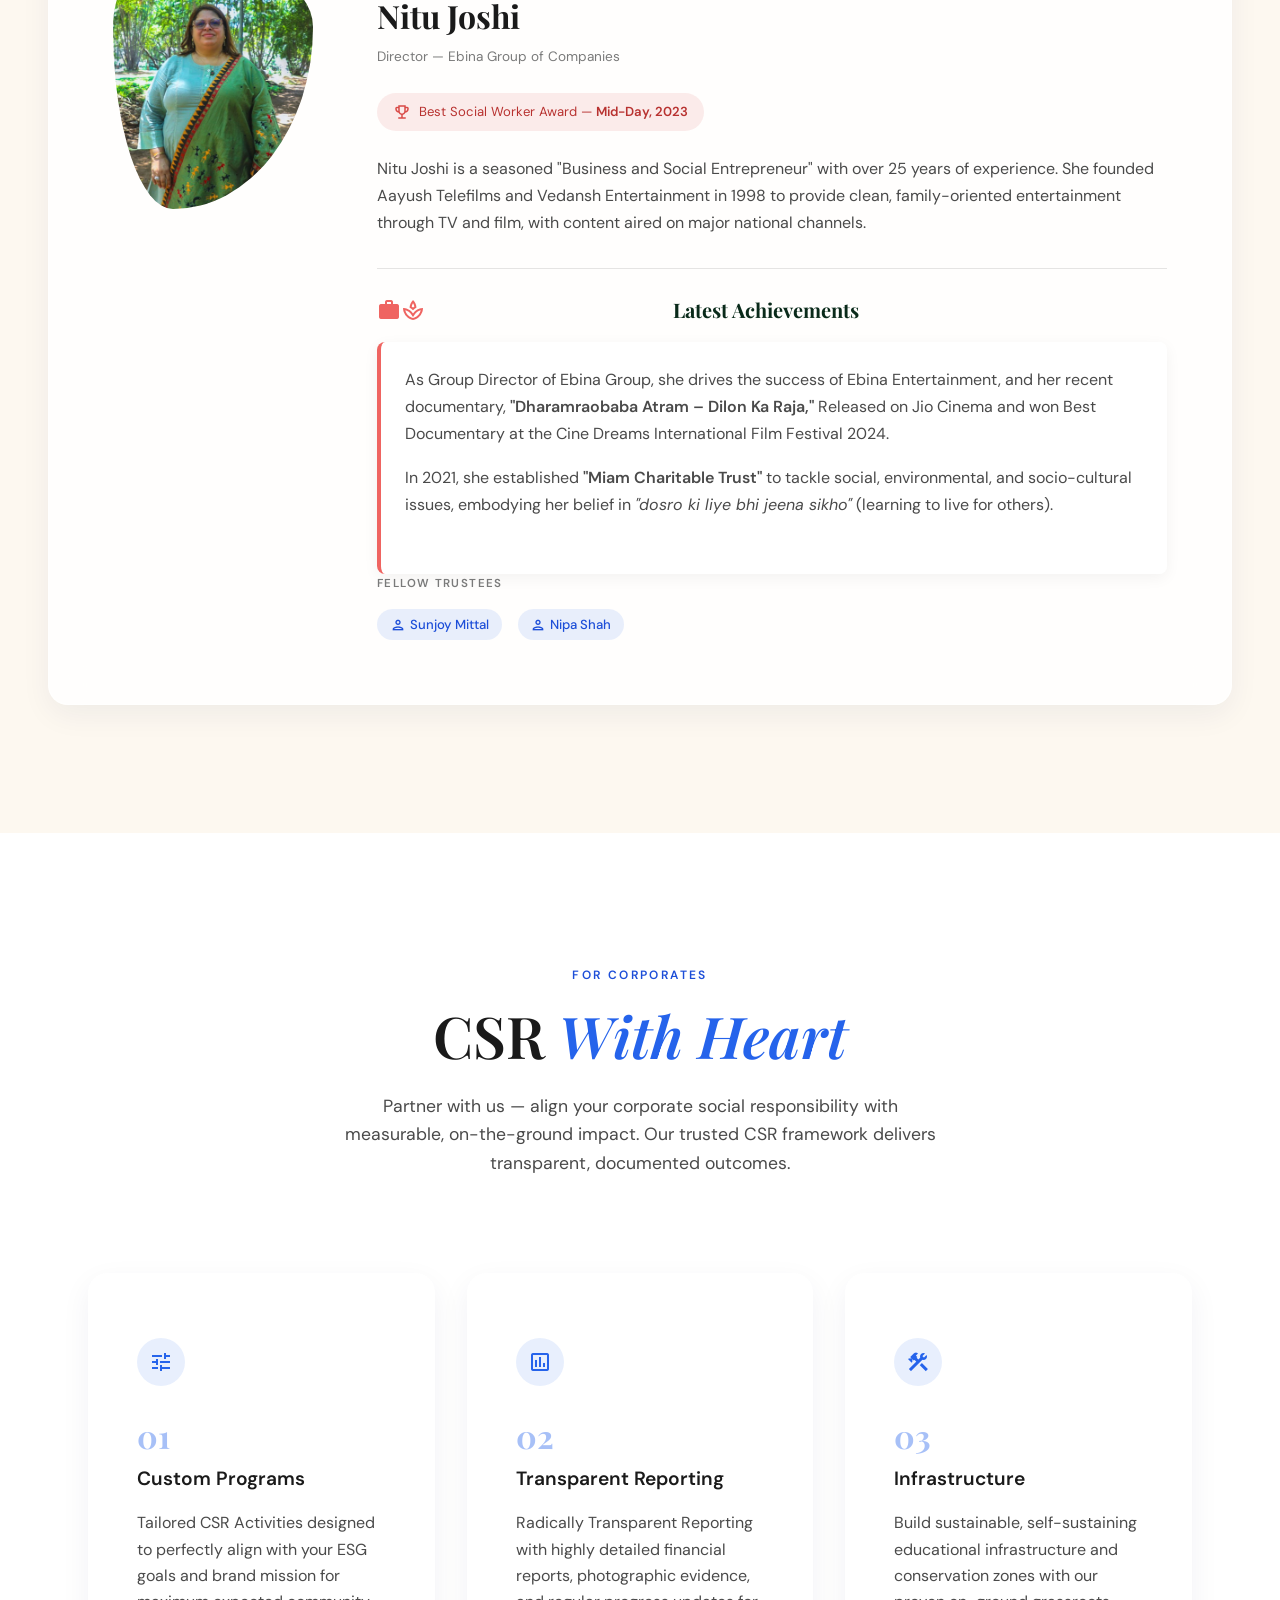
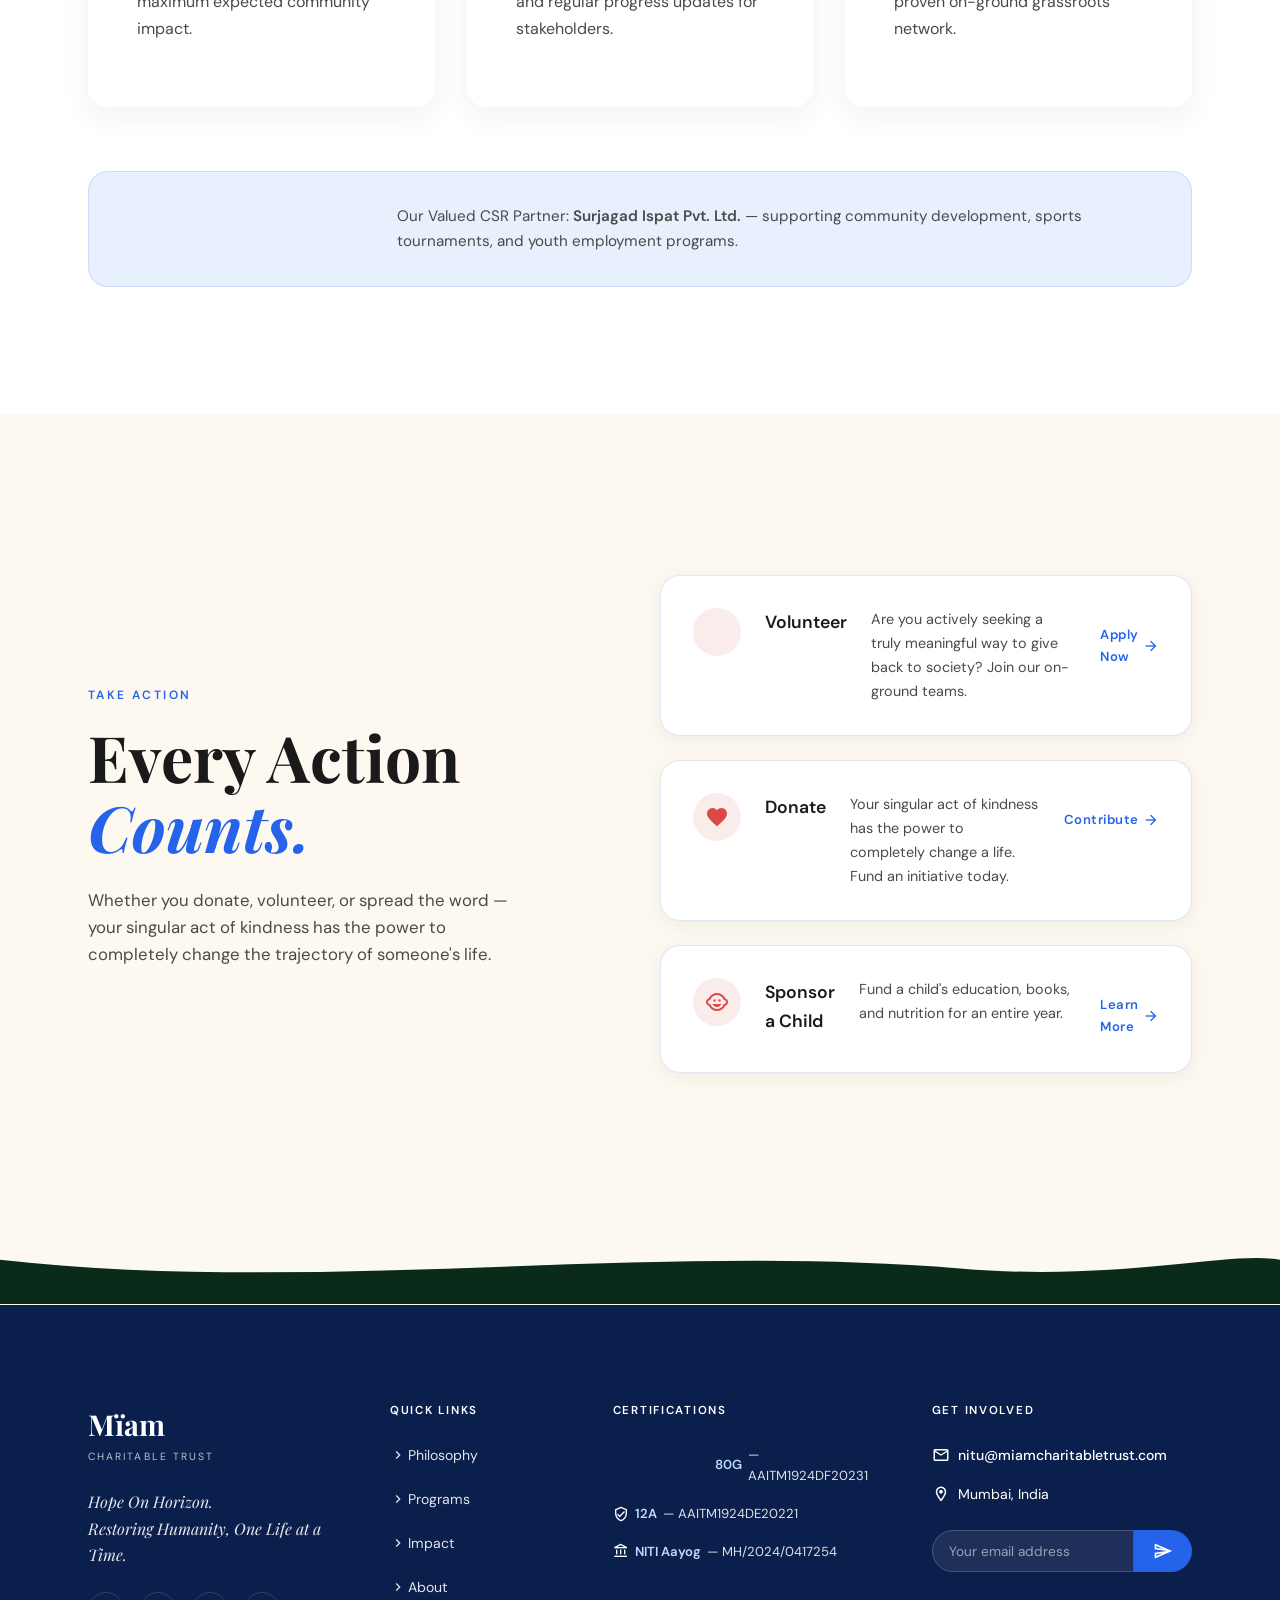
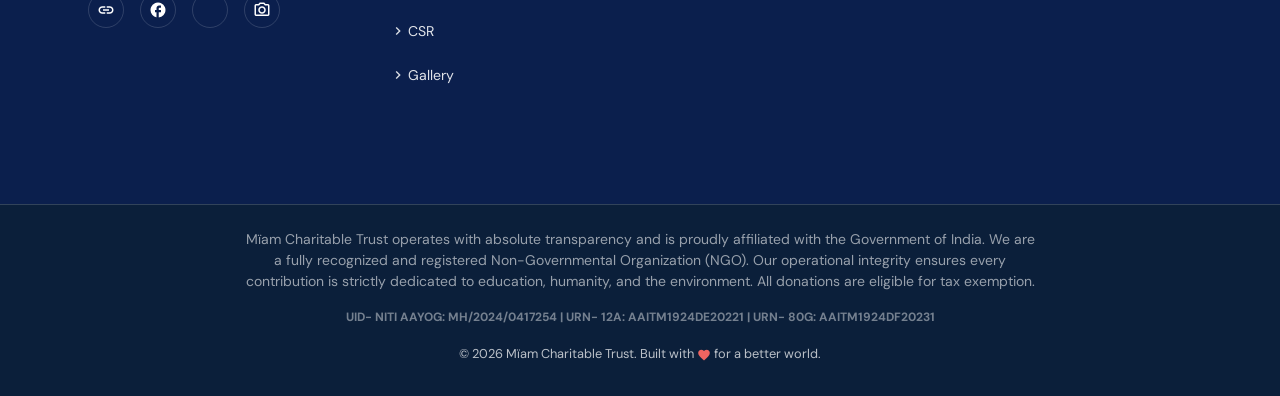
==== commit 6af1ea4e: "Update program images for improved relevance and quality Co-authored-by: Copilot <copilot@github.com" ====
--- a/index.html
+++ b/index.html
@@ -379,7 +379,7 @@
 
         <article class="program-card glass-warm reveal reveal-delay-1" id="program-community">
           <div class="program-card__icon-wrap">
-            <img src="https://images.unsplash.com/photo-1509099836639-18ba4637f4c4?w=400&q=80" alt="Women empowerment and community" class="program-card__thumb" loading="lazy">
+            <img src="https://images.unsplash.com/photo-1678082309214-3b2941e387f8?w=400&q=80&auto=format&fit=crop" alt="Women empowerment and community" class="program-card__thumb" loading="lazy">
           </div>
           <span class="program-card__tag"><span class="material-icons-outlined">diversity_3</span> Empowering Rural</span>
           <h3 class="program-card__title">Women &amp; Community</h3>
--- a/styles.css
+++ b/styles.css
@@ -6,22 +6,22 @@
    ═══════════════════════════════════════════════════════ */
 
 :root {
-  /* ─── Primary: Teal / Forest ─── */
-  --clr-teal:         #0D9488;
-  --clr-teal-deep:    #0F766E;
-  --clr-teal-light:   #14B8A6;
-  --clr-teal-muted:   #5EEAD4;
-  --clr-teal-bg:      rgba(13,148,136,0.08);
-
-  --clr-forest:       #1A3C2E;
-  --clr-forest-deep:  #0A2A1A;
-  --clr-forest-light: #2D6A4F;
+  /* ─── Primary: Blue / Navy ─── */
+  --clr-teal:         #2563EB;
+  --clr-teal-deep:    #1D4ED8;
+  --clr-teal-light:   #60A5FA;
+  --clr-teal-muted:   #BFDBFE;
+  --clr-teal-bg:      rgba(37,99,235,0.10);
+
+  --clr-forest:       #1E3A8A;
+  --clr-forest-deep:  #0B1F4D;
+  --clr-forest-light: #3B82F6;
 
   /* ─── Secondary: Coral / Warm ─── */
-  --clr-coral:        #EF6461;
-  --clr-coral-deep:   #DC3D3D;
-  --clr-coral-soft:   #FECACA;
-  --clr-coral-bg:     rgba(239,100,97,0.08);
+  --clr-coral:        #D94A47;
+  --clr-coral-deep:   #B83230;
+  --clr-coral-soft:   #F5B3B1;
+  --clr-coral-bg:     rgba(217,74,71,0.10);
 
   /* ─── Accent: Amber ─── */
   --clr-amber:        #F59E0B;
@@ -40,7 +40,7 @@
   --ink-light-muted:  rgba(255,255,255,0.75);
 
   /* ─── Borders ─── */
-  --border-soft:      rgba(26,60,46,0.1);
+  --border-soft:      rgba(30,58,138,0.12);
   --border-warm:      rgba(212,118,60,0.15);
 
   /* ─── Typography ─── */
@@ -58,9 +58,9 @@
   --r-organic-2: 60% 40% 30% 70% / 60% 30% 70% 40%;
 
   /* ─── Shadows ─── */
-  --shadow-soft:  0 10px 30px rgba(0,50,20,0.08);
+  --shadow-soft:  0 10px 30px rgba(9,30,80,0.10);
   --shadow-card:  0 4px 20px rgba(0,0,0,0.06);
-  --shadow-hover: 0 12px 40px rgba(13,148,136,0.12);
+  --shadow-hover: 0 12px 40px rgba(37,99,235,0.16);
 
   /* ─── Transitions ─── */
   --ease-smooth: cubic-bezier(0.4,0,0.2,1);
@@ -71,7 +71,7 @@
   --glass-bg:     rgba(255,255,255,0.85);
   --glass-border: rgba(255,255,255,0.6);
   --glass-blur:   16px;
-  --glass-shadow: 0 10px 30px rgba(0,50,20,0.05);
+  --glass-shadow: 0 10px 30px rgba(9,30,80,0.06);
 }
 
 /* ─── RESET ─── */
@@ -113,8 +113,8 @@
 .btn{display:inline-flex;align-items:center;gap:6px;padding:.85rem 2rem;border-radius:var(--r-pill);font-family:var(--font-body);font-size:.85rem;font-weight:600;letter-spacing:.04em;cursor:pointer;border:2px solid transparent;transition:all var(--t-fast) var(--ease-smooth);text-decoration:none}
 .btn .material-icons-outlined{font-size:18px}
 
-.btn--primary{background:var(--clr-coral);color:var(--ink-light);border-color:var(--clr-coral);box-shadow:0 4px 16px rgba(239,100,97,.3)}
-.btn--primary:hover{background:var(--clr-coral-deep);transform:translateY(-2px);box-shadow:0 8px 24px rgba(239,100,97,.35)}
+.btn--primary{background:var(--clr-coral);color:var(--ink-light);border-color:var(--clr-coral);box-shadow:0 4px 16px rgba(217,74,71,.3)}
+.btn--primary:hover{background:var(--clr-coral-deep);transform:translateY(-2px);box-shadow:0 8px 24px rgba(217,74,71,.35)}
 
 .btn--ghost-light{background:transparent;color:var(--ink-light);border-color:rgba(255,255,255,.4)}
 .btn--ghost-light:hover{background:rgba(255,255,255,.15);border-color:rgba(255,255,255,.7)}
@@ -127,7 +127,7 @@
 .trust-pill{display:inline-flex;align-items:center;gap:6px;background:rgba(255,255,255,.2);backdrop-filter:blur(10px);border:1px solid rgba(255,255,255,.3);border-radius:var(--r-pill);padding:.35rem 1rem;font-size:.7rem;font-weight:600;letter-spacing:.1em;text-transform:uppercase;color:var(--ink-light)}
 
 /* ─── MUI CHIP ─── */
-.chip{display:inline-flex;align-items:center;gap:4px;padding:.25rem .75rem;border-radius:var(--r-pill);font-size:.72rem;font-weight:500;background:var(--clr-teal-bg);color:var(--clr-teal-deep);border:1px solid rgba(13,148,136,.15)}
+.chip{display:inline-flex;align-items:center;gap:4px;padding:.25rem .75rem;border-radius:var(--r-pill);font-size:.72rem;font-weight:500;background:var(--clr-teal-bg);color:var(--clr-teal-deep);border:1px solid rgba(37,99,235,.15)}
 .chip .material-icons-outlined{font-size:14px}
 
 /* ─── WAVE DIVIDERS ─── */
@@ -141,7 +141,7 @@
 
 /* ═══════════════ NAVIGATION ═══════════════ */
 .nav{position:fixed;top:0;left:0;right:0;z-index:100;padding:var(--sp-3) 0;transition:all var(--t-normal) var(--ease-smooth)}
-.nav.scrolled{background:var(--glass-bg);backdrop-filter:blur(20px);-webkit-backdrop-filter:blur(20px);padding:var(--sp-2) 0;box-shadow:var(--shadow-soft);border-bottom:1px solid rgba(13,148,136,.08)}
+.nav.scrolled{background:var(--glass-bg);backdrop-filter:blur(20px);-webkit-backdrop-filter:blur(20px);padding:var(--sp-2) 0;box-shadow:var(--shadow-soft);border-bottom:1px solid rgba(37,99,235,.10)}
 .nav__container{max-width:1400px;margin:0 auto;padding:0 var(--sp-5);display:flex;align-items:center}
 .nav__logo{display:flex;flex-direction:column;line-height:1;text-decoration:none}
 .nav__logo-name{font-family:var(--font-display);font-size:1.5rem;font-weight:700;color:var(--ink-primary);letter-spacing:.04em;transition:color var(--t-fast)}
@@ -186,9 +186,9 @@
 .hero{position:relative;min-height:100svh;display:flex;align-items:center;overflow:hidden}
 .hero__media{position:absolute;inset:0;z-index:0}
 .hero__img{width:100%;height:100%;object-fit:cover;object-position:center 30%}
-.hero__overlay{position:absolute;inset:0;background:linear-gradient(135deg,rgba(10,42,26,.88) 0%,rgba(13,148,136,.4) 50%,transparent 100%),linear-gradient(to top,rgba(10,42,26,.6) 0%,transparent 40%)}
+.hero__overlay{position:absolute;inset:0;background:linear-gradient(135deg,rgba(11,31,77,.88) 0%,rgba(37,99,235,.4) 50%,transparent 100%),linear-gradient(to top,rgba(11,31,77,.6) 0%,transparent 40%)}
 .hero__content{position:relative;z-index:1;width:100%;max-width:1400px;margin:0 auto;padding:var(--sp-12) var(--sp-5) var(--sp-8)}
-.hero__govt-bar{display:inline-flex;align-items:center;gap:8px;background:rgba(239,100,97,.9);color:var(--ink-light);padding:.5rem 1.5rem;border-radius:var(--r-pill);font-size:.75rem;font-weight:600;letter-spacing:.05em;margin-bottom:var(--sp-4)}
+.hero__govt-bar{display:inline-flex;align-items:center;gap:8px;background:rgba(217,74,71,.9);color:var(--ink-light);padding:.5rem 1.5rem;border-radius:var(--r-pill);font-size:.75rem;font-weight:600;letter-spacing:.05em;margin-bottom:var(--sp-4)}
 .hero__badge-row{display:flex;flex-wrap:wrap;gap:var(--sp-2);margin-bottom:var(--sp-5)}
 .hero__headline{font-family:var(--font-display);font-size:clamp(2.5rem,6.5vw,5rem);font-weight:700;line-height:1.08;color:var(--ink-light);margin-bottom:var(--sp-4);max-width:800px}
 .hero__headline em{font-style:italic;color:#8fd8ff}
@@ -211,7 +211,7 @@
 .impact-focus__icon{width:90px;height:90px;border-radius:50%;display:flex;align-items:center;justify-content:center;font-size:40px;box-shadow:0 4px 16px rgba(0,0,0,.15);transition:all var(--t-normal) var(--ease-smooth)}
 .impact-focus__icon .material-icons-outlined{font-size:40px;display:block}
 
-.impact-focus__icon--red{background:linear-gradient(135deg,#EF6461 0%,#DC3D3D 100%);color:white}
+.impact-focus__icon--red{background:linear-gradient(135deg,#D94A47 0%,#B83230 100%);color:white}
 .impact-focus__icon--green{background:linear-gradient(135deg,#10B981 0%,#059669 100%);color:white}
 .impact-focus__icon--blue{background:linear-gradient(135deg,#3B82F6 0%,#1D4ED8 100%);color:white}
 .impact-focus__icon--amber{background:linear-gradient(135deg,#F59E0B 0%,#D97706 100%);color:white}
@@ -268,7 +268,7 @@
 
 /* Hub Visual */
 .hub-visual{text-align:center;margin-bottom:var(--sp-12);padding:var(--sp-6) var(--sp-4)}
-.hub-visual__center{display:inline-flex;flex-direction:column;align-items:center;gap:8px;padding:var(--sp-4) var(--sp-6);background:var(--clr-teal);border-radius:50%;width:160px;height:160px;justify-content:center;color:var(--ink-light);box-shadow:0 8px 32px rgba(13,148,136,.3)}
+.hub-visual__center{display:inline-flex;flex-direction:column;align-items:center;gap:8px;padding:var(--sp-4) var(--sp-6);background:var(--clr-teal);border-radius:50%;width:160px;height:160px;justify-content:center;color:var(--ink-light);box-shadow:0 8px 32px rgba(37,99,235,.3)}
 .hub-visual__center .material-icons-outlined{font-size:36px}
 .hub-visual__center strong{font-size:.75rem;letter-spacing:.1em}
 .hub-visual__spokes{display:flex;flex-wrap:wrap;justify-content:center;gap:var(--sp-2);margin-top:var(--sp-5)}
@@ -289,7 +289,7 @@
 .program-row__tag{display:inline-flex;align-items:center;gap:6px;font-size:.7rem;font-weight:600;letter-spacing:.12em;text-transform:uppercase;padding:.35rem 1rem;border-radius:var(--r-pill);margin-bottom:var(--sp-3)}
 .program-row__tag .material-icons-outlined{font-size:16px}
 .program-row__tag--teal{background:var(--clr-teal-bg);color:var(--clr-teal-deep)}
-.program-row__tag--forest{background:rgba(45,106,79,.1);color:var(--clr-forest-light)}
+.program-row__tag--forest{background:rgba(59,130,246,.14);color:var(--clr-forest-light)}
 
 .program-row__title{font-family:var(--font-display);font-size:2.2rem;font-weight:600;color:var(--ink-primary);margin-bottom:var(--sp-3)}
 .program-row__lead{font-size:1.05rem;color:var(--ink-secondary);margin-bottom:var(--sp-4);line-height:1.6}
@@ -331,7 +331,7 @@
 .infographic__row{display:flex;align-items:center;gap:var(--sp-8);justify-content:center;flex-wrap:wrap}
 
 .pie-chart-wrap{flex-shrink:0}
-.pie-chart__visual{width:200px;height:200px;border-radius:50%;background:conic-gradient(var(--clr-teal) 0% 35%,var(--clr-forest-light) 35% 60%,var(--clr-coral) 60% 80%,var(--clr-amber) 80% 100%);box-shadow:0 0 30px rgba(13,148,136,.2);position:relative}
+.pie-chart__visual{width:200px;height:200px;border-radius:50%;background:conic-gradient(var(--clr-teal) 0% 35%,var(--clr-forest-light) 35% 60%,var(--clr-coral) 60% 80%,var(--clr-amber) 80% 100%);box-shadow:0 0 30px rgba(37,99,235,.2);position:relative}
 .pie-chart__visual::after{content:'';position:absolute;top:50%;left:50%;transform:translate(-50%,-50%);width:80px;height:80px;border-radius:50%;background:var(--clr-forest-deep)}
 
 .pie-legend{display:flex;flex-direction:column;gap:var(--sp-3)}
@@ -345,7 +345,7 @@
 
 /* Trust Badge Pills */
 .impact__badges{display:flex;justify-content:center;gap:var(--sp-4);flex-wrap:wrap}
-.trust-badge-pill{display:flex;align-items:center;gap:var(--sp-2);padding:.8rem 1.5rem;background:rgba(13,148,136,.12);border:1px solid rgba(13,148,136,.3);border-radius:var(--r-pill);color:var(--clr-teal-muted)}
+.trust-badge-pill{display:flex;align-items:center;gap:var(--sp-2);padding:.8rem 1.5rem;background:rgba(37,99,235,.12);border:1px solid rgba(37,99,235,.3);border-radius:var(--r-pill);color:var(--clr-teal-muted)}
 .trust-badge-pill .material-icons-outlined{font-size:20px;color:var(--clr-teal-muted)}
 .trust-badge-pill strong{font-size:.9rem;color:var(--clr-teal-muted);display:block}
 .trust-badge-pill small{font-size:.65rem;color:var(--ink-light-muted);display:block}
@@ -404,7 +404,7 @@
 .csr-card__num{font-family:var(--font-display);font-size:2rem;font-weight:700;color:var(--clr-teal);opacity:.4;margin-bottom:var(--sp-2)}
 .csr-card__title{font-size:1.2rem;font-weight:600;color:var(--ink-primary);margin-bottom:var(--sp-2)}
 
-.csr__partner{display:flex;align-items:center;gap:var(--sp-3);padding:var(--sp-4);background:var(--clr-teal-bg);border:1px solid rgba(13,148,136,.15);border-radius:var(--r-soft)}
+.csr__partner{display:flex;align-items:center;gap:var(--sp-3);padding:var(--sp-4);background:var(--clr-teal-bg);border:1px solid rgba(37,99,235,.15);border-radius:var(--r-soft)}
 .csr__partner .material-icons-outlined{font-size:28px;color:var(--clr-teal);flex-shrink:0}
 .csr__partner p{font-size:.95rem;color:var(--ink-secondary)}
 
@@ -436,7 +436,7 @@
 .footer__tagline{font-family:var(--font-display);font-style:italic;color:rgba(255,255,255,.9);font-size:1rem;margin-bottom:var(--sp-3)}
 .footer__social{display:flex;gap:var(--sp-2)}
 .footer__social a{width:36px;height:36px;border-radius:50%;border:1px solid rgba(255,255,255,.15);display:flex;align-items:center;justify-content:center;transition:all var(--t-fast)}
-.footer__social a:hover{border-color:var(--clr-teal);background:rgba(13,148,136,.15)}
+.footer__social a:hover{border-color:var(--clr-teal);background:rgba(37,99,235,.15)}
 .footer__social .material-icons-outlined{font-size:18px;color:var(--ink-light)}
 .footer__col-title{font-size:.72rem;font-weight:600;letter-spacing:.15em;text-transform:uppercase;color:var(--ink-light);margin-bottom:var(--sp-3)}
 .footer__links li{margin-bottom:var(--sp-2)}
--- a/responsive.css
+++ b/responsive.css
@@ -35,8 +35,8 @@
   background: rgba(255,255,255,0.96) !important;
   backdrop-filter: blur(20px);
   -webkit-backdrop-filter: blur(20px);
-  box-shadow: 0 2px 20px rgba(0,50,20,0.10);
-  border-bottom: 1px solid rgba(13,148,136,0.10);
+  box-shadow: 0 2px 20px rgba(9,30,80,0.12);
+  border-bottom: 1px solid rgba(37,99,235,0.12);
 }
 
 /* Container */
@@ -152,7 +152,7 @@
   min-width: 270px;
   background: rgba(255,255,255,0.97);
   backdrop-filter: blur(16px);
-  border: 1px solid rgba(13,148,136,0.12);
+  border: 1px solid rgba(37,99,235,0.14);
   border-radius: 16px;
   padding: 0.5rem;
   box-shadow: 0 16px 48px rgba(0,0,0,0.12);
@@ -397,8 +397,8 @@
   position: absolute;
   inset: 0;
   background:
-    linear-gradient(135deg, rgba(10,42,26,.90) 0%, rgba(13,148,136,.35) 55%, transparent 100%),
-    linear-gradient(to top, rgba(10,42,26,.65) 0%, transparent 45%);
+    linear-gradient(135deg, rgba(11,31,77,.90) 0%, rgba(37,99,235,.35) 55%, transparent 100%),
+    linear-gradient(to top, rgba(11,31,77,.65) 0%, transparent 45%);
 }
 .hero__content {
   position: relative;
@@ -429,8 +429,8 @@
   content: '';
   position: absolute; inset: 0;
   background:
-    radial-gradient(ellipse at 30% 50%, rgba(13,148,136,0.09) 0%, transparent 65%),
-    radial-gradient(ellipse at 80% 20%, rgba(239,100,97,0.06) 0%, transparent 55%);
+    radial-gradient(ellipse at 30% 50%, rgba(37,99,235,0.09) 0%, transparent 65%),
+    radial-gradient(ellipse at 80% 20%, rgba(217,74,71,0.06) 0%, transparent 55%);
   pointer-events: none;
 }
 .page-header > * { position: relative; }
@@ -554,7 +554,7 @@
 .form-group { display: flex; flex-direction: column; gap: 0.4rem; }
 .form-group label { font-weight: 600; font-size: .85rem; color: var(--ink-primary); }
 .form-input { padding: .8rem 1.1rem; border: 1.5px solid var(--border-soft); border-radius: 10px; font-family: var(--font-body); font-size: .95rem; background: var(--bg-white); color: var(--ink-primary); width: 100%; transition: border-color .2s, box-shadow .2s; appearance: none; }
-.form-input:focus { outline: none; border-color: var(--clr-teal); box-shadow: 0 0 0 3px rgba(13,148,136,.1); }
+.form-input:focus { outline: none; border-color: var(--clr-teal); box-shadow: 0 0 0 3px rgba(37,99,235,.12); }
 .form-input::placeholder { color: var(--ink-tertiary); }
 textarea.form-input { resize: vertical; min-height: 120px; }
 .contact-form button[disabled] { opacity: .8; cursor: not-allowed; }
@@ -587,7 +587,7 @@
   border: none;
   cursor: pointer;
   display: flex; align-items: center; justify-content: center;
-  box-shadow: 0 4px 16px rgba(13,148,136,.35);
+  box-shadow: 0 4px 16px rgba(37,99,235,.35);
   opacity: 0; pointer-events: none;
   transition: opacity .3s, transform .3s;
   z-index: 500;
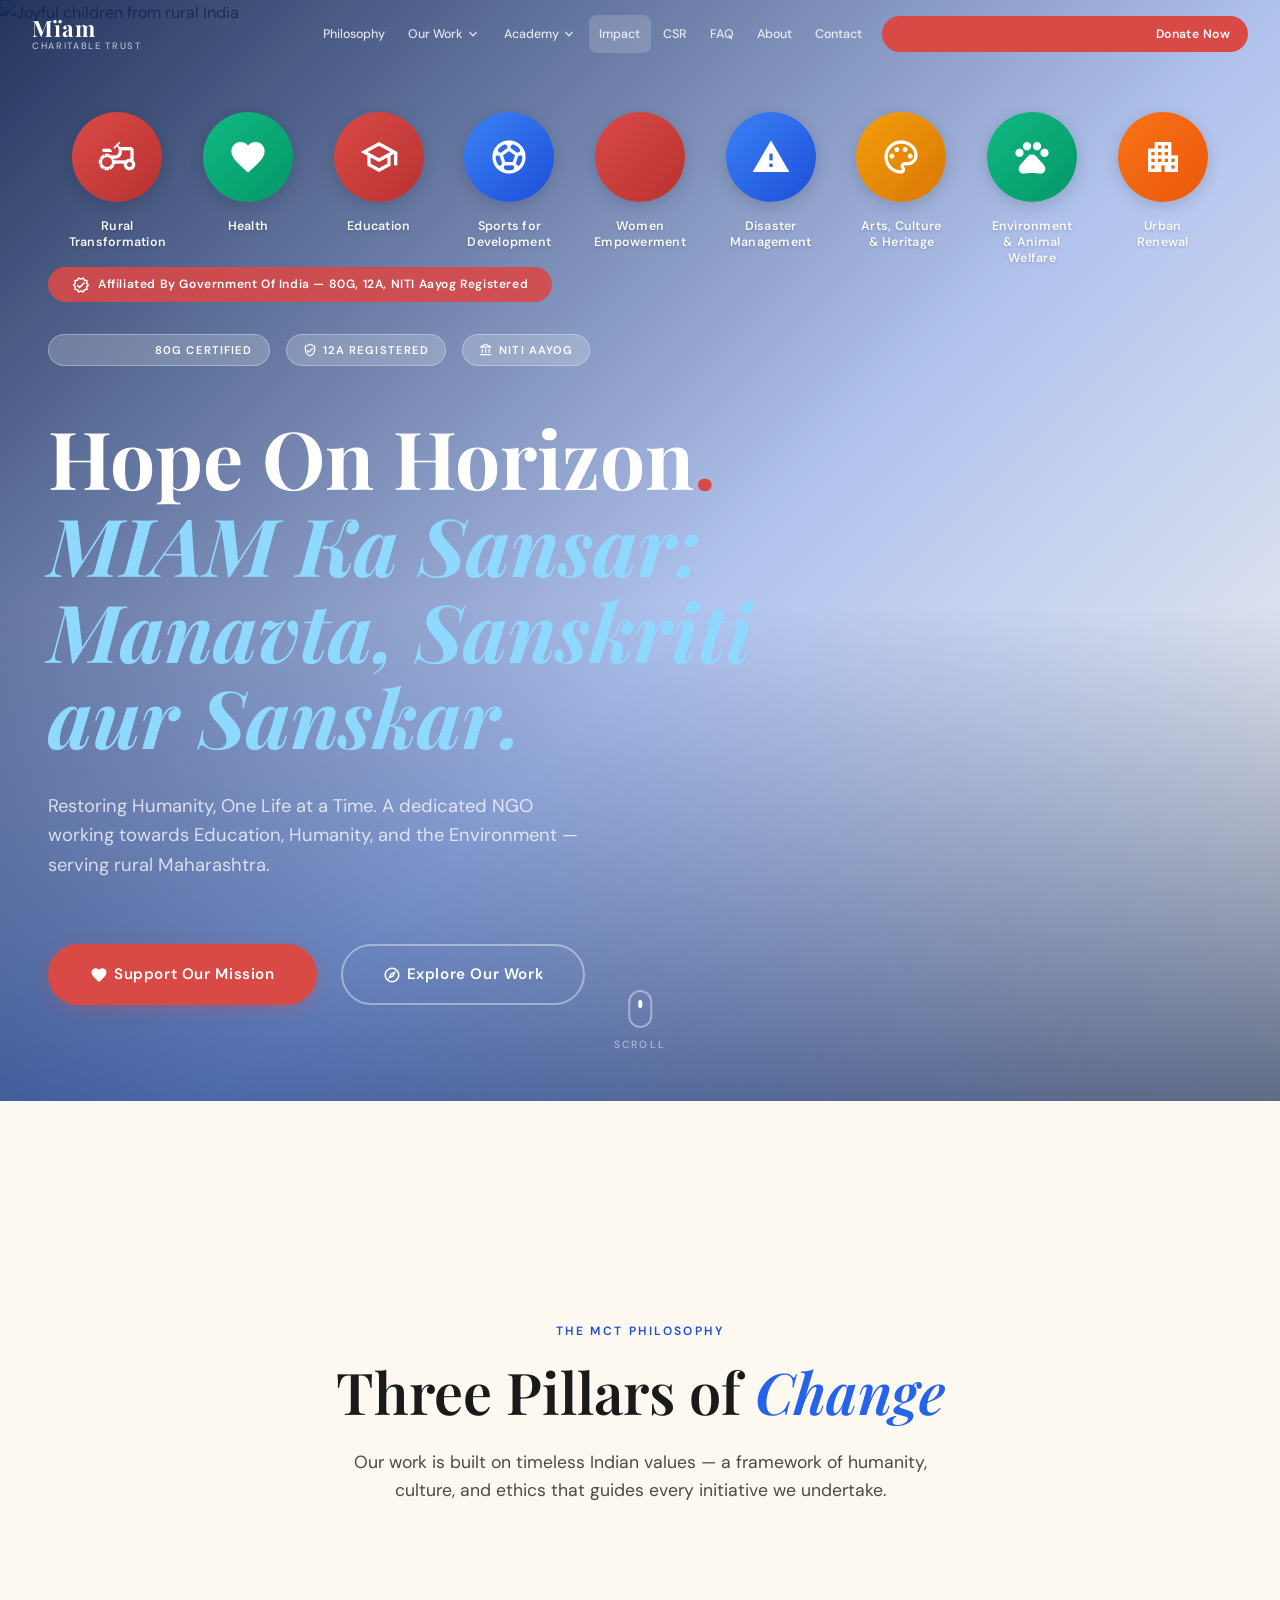
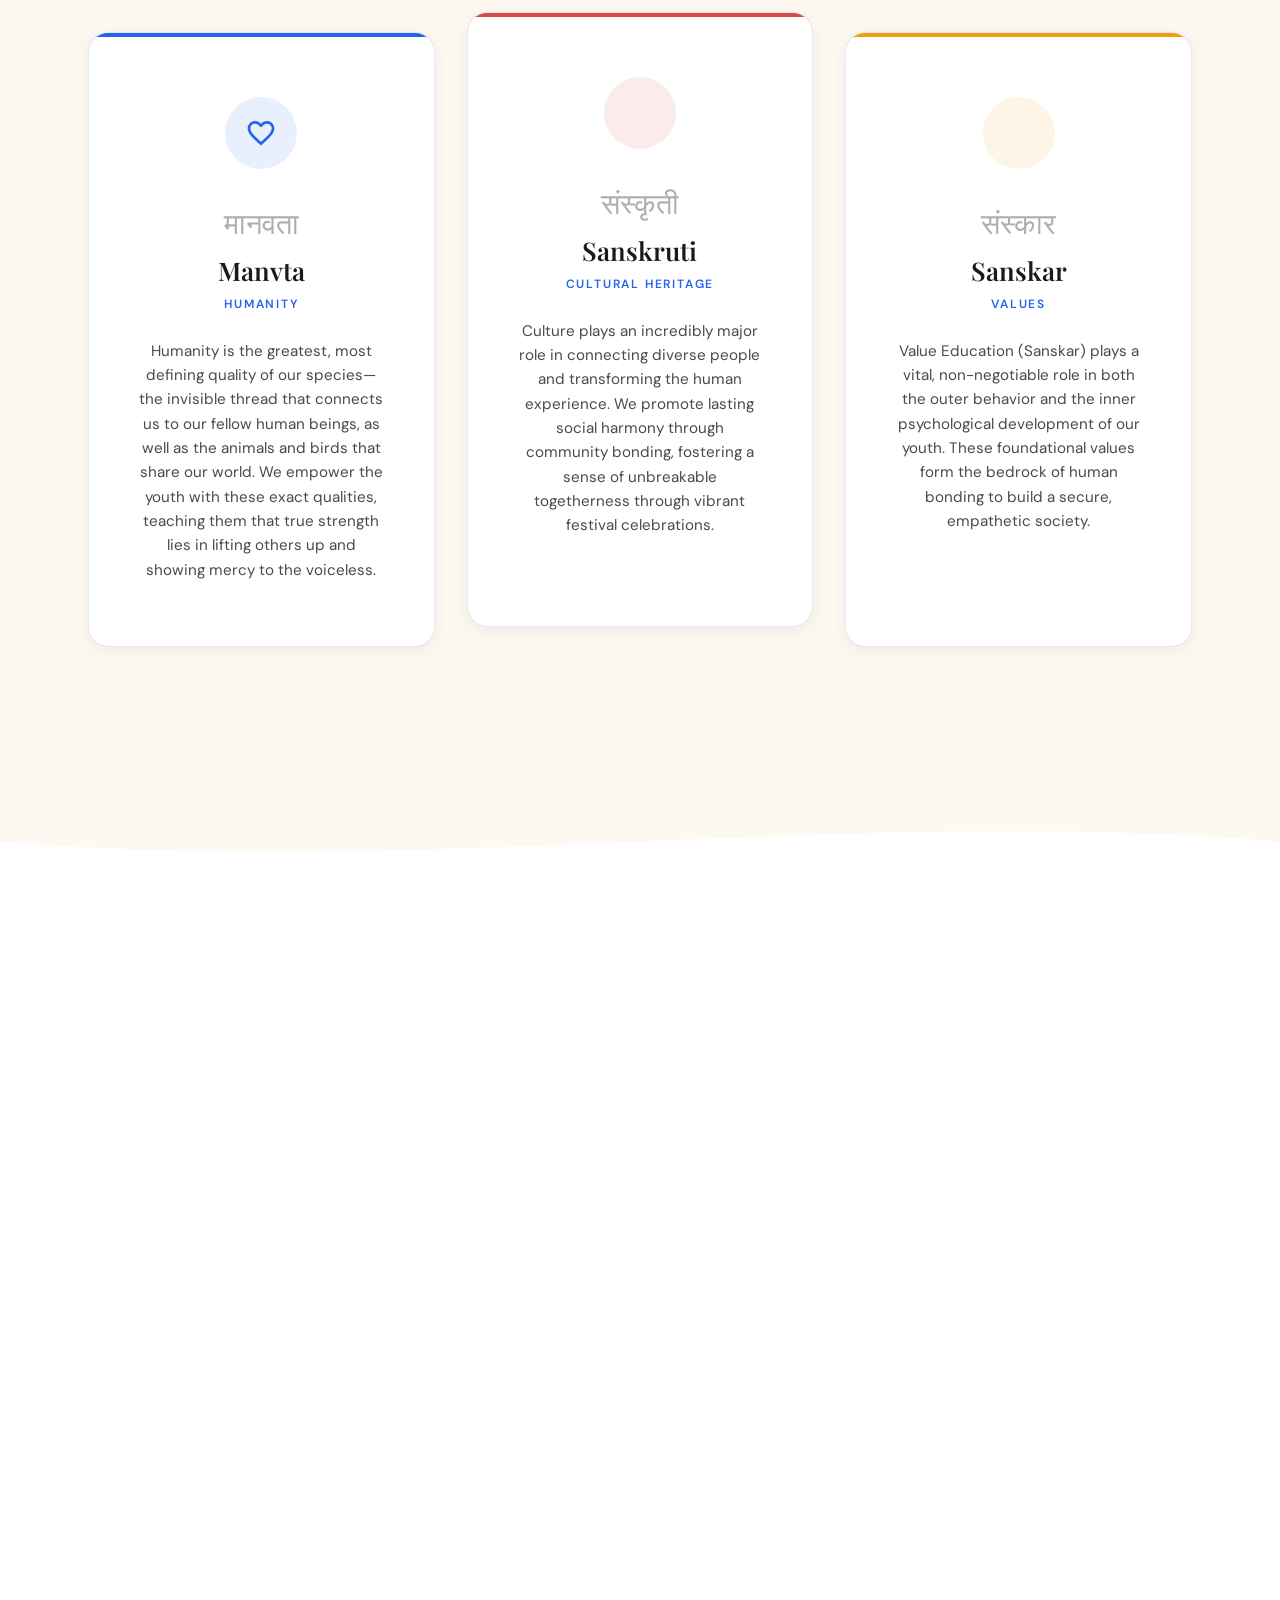
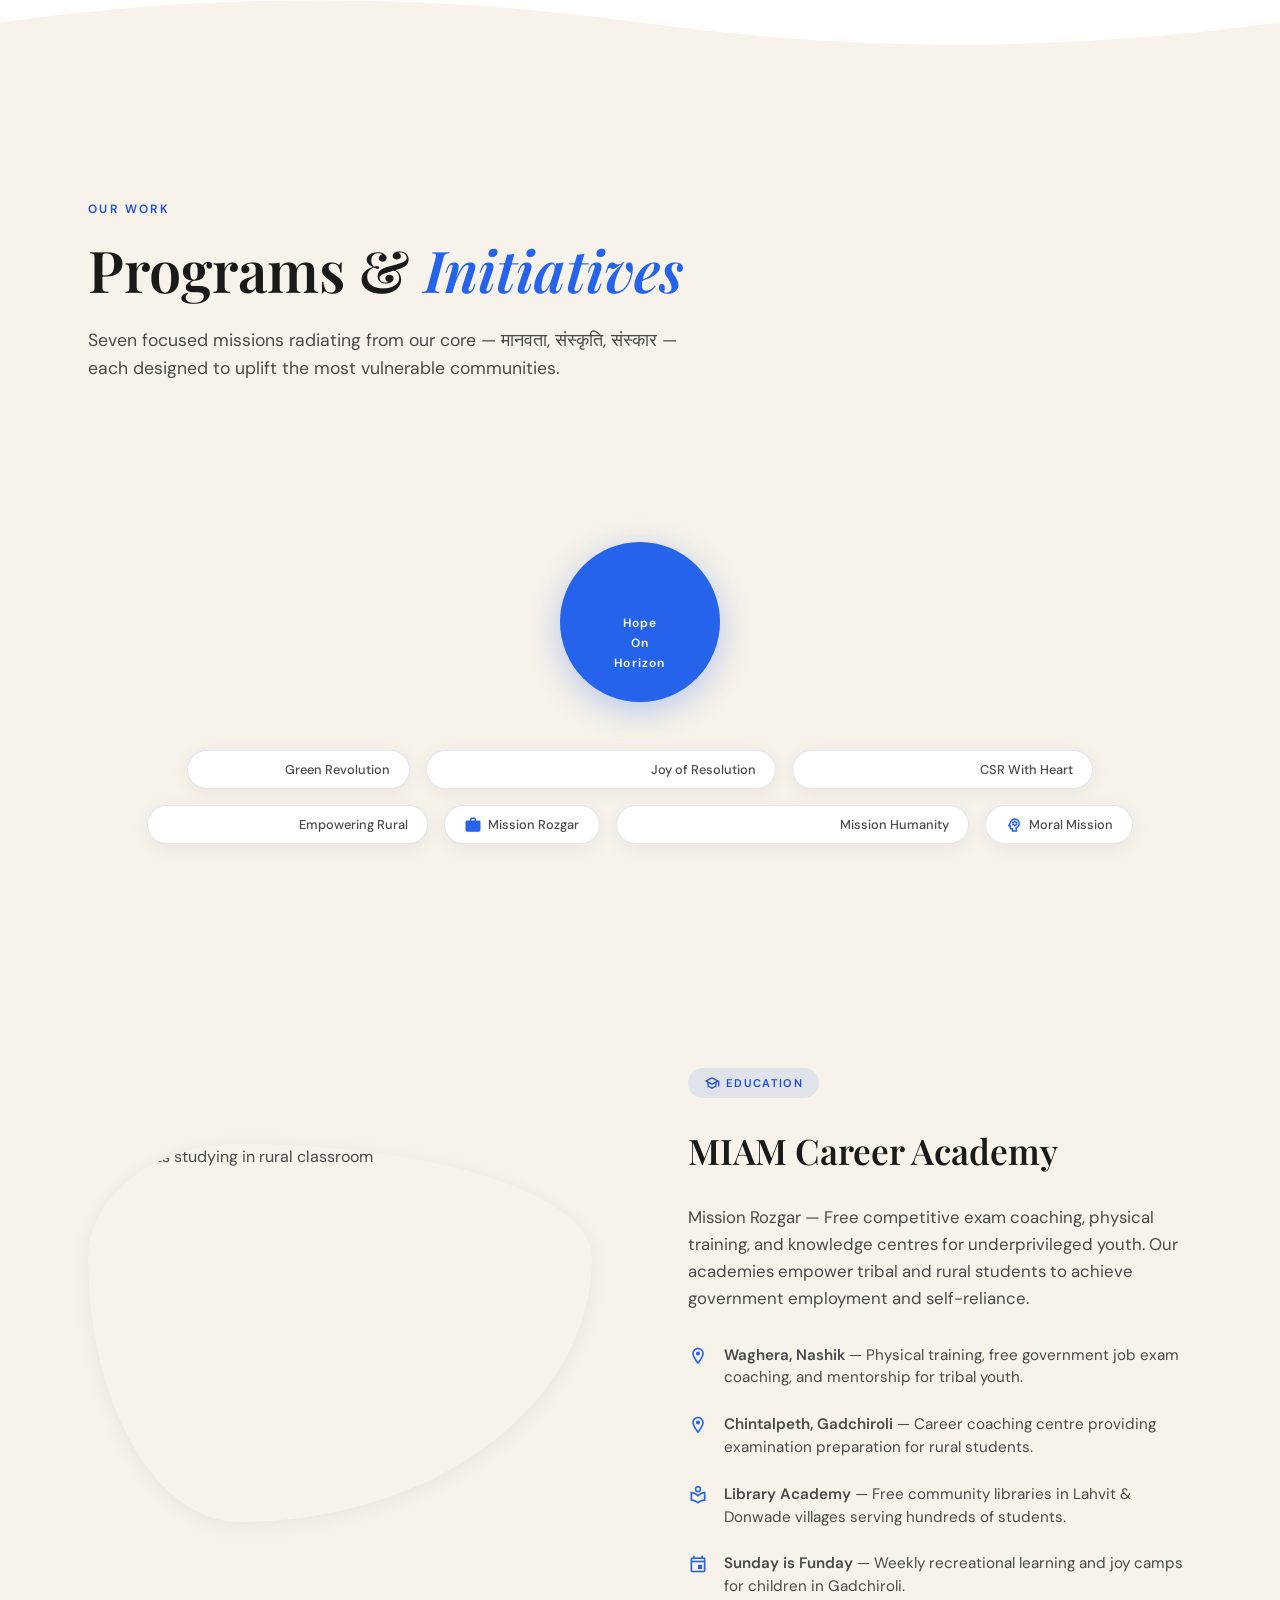
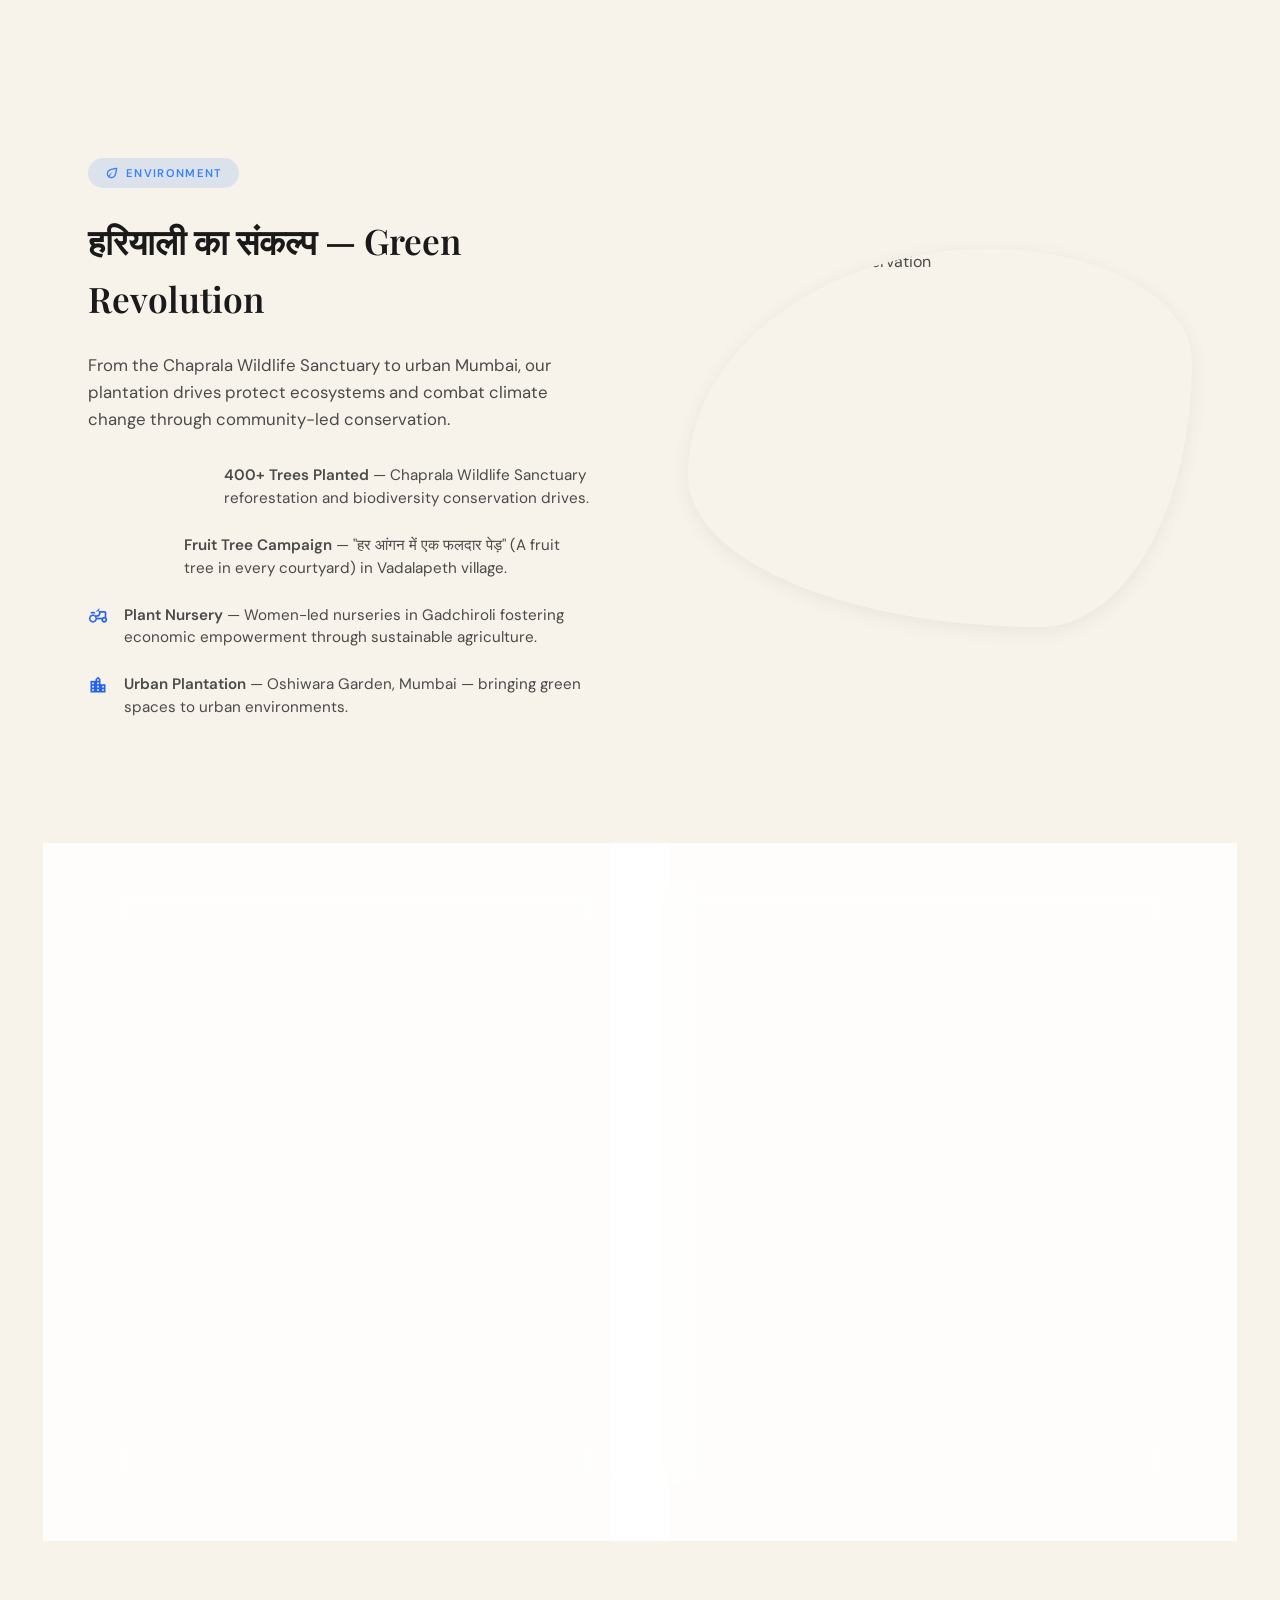
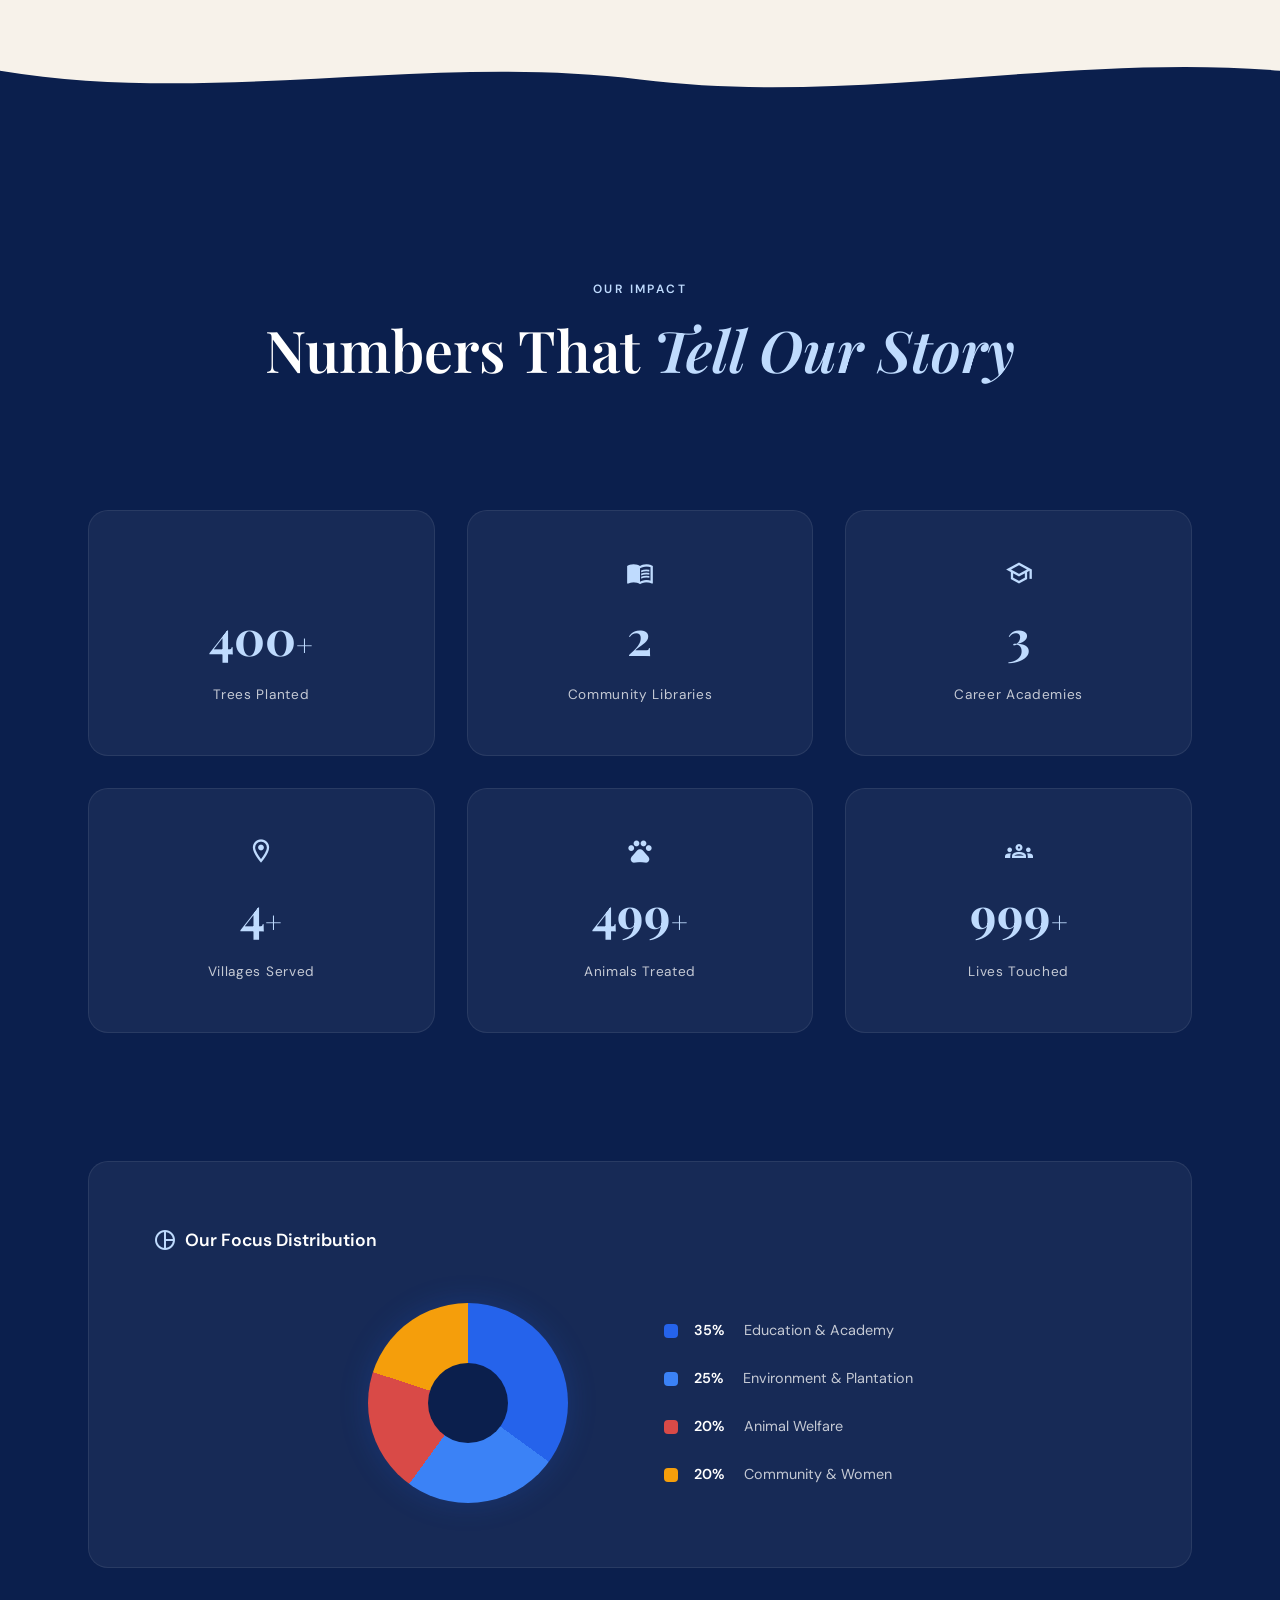
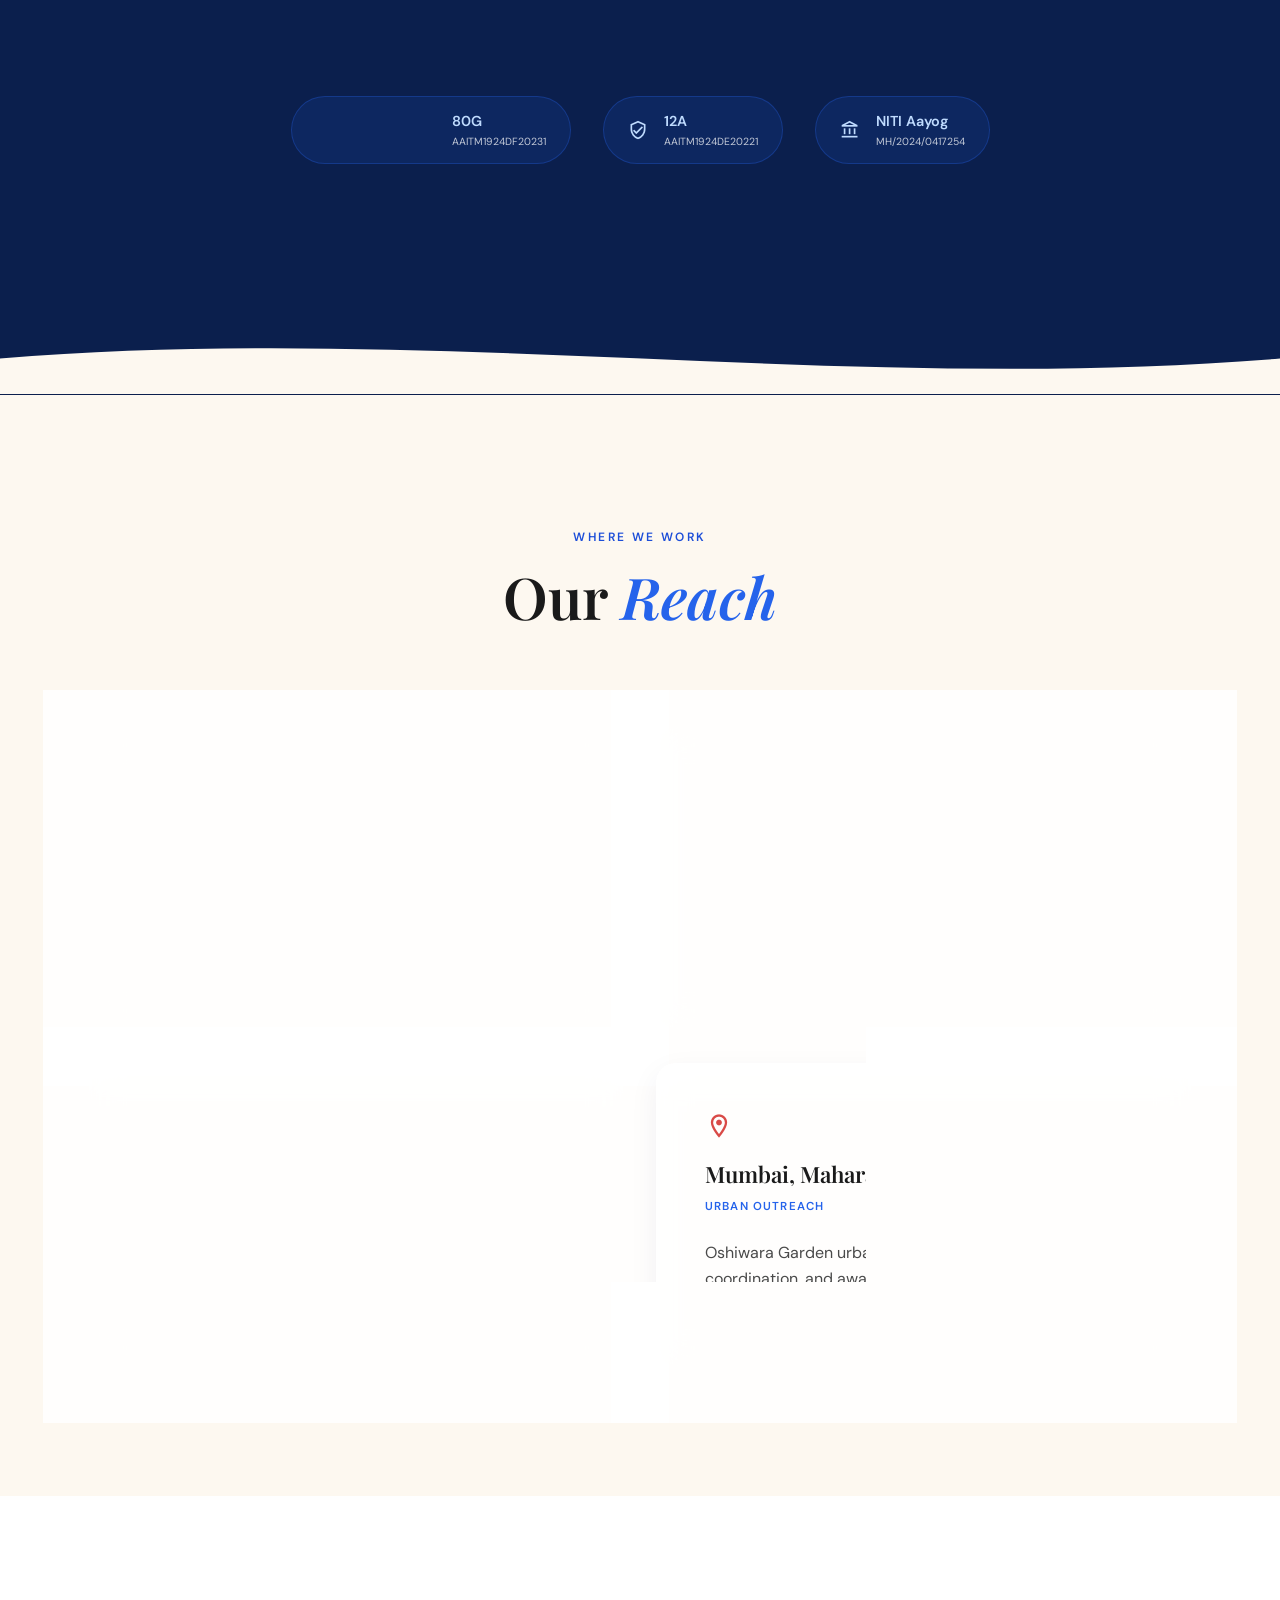
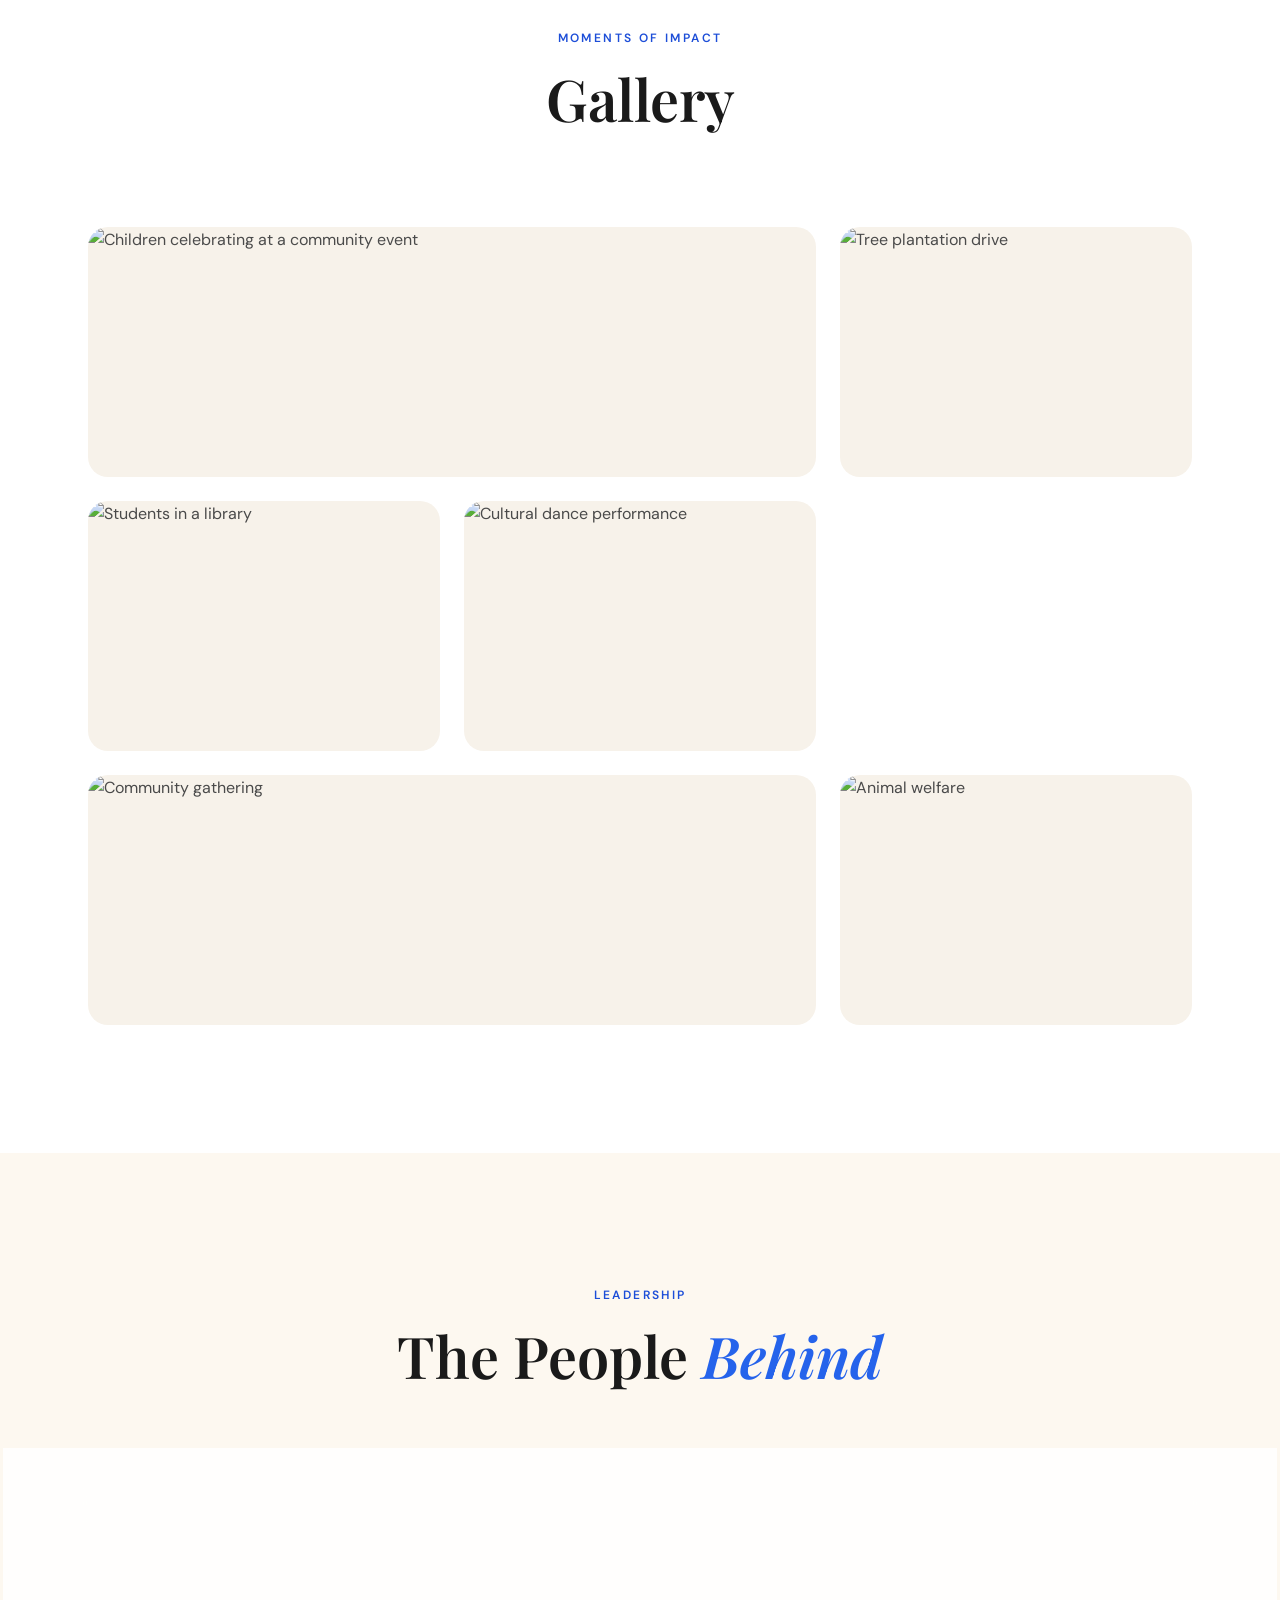
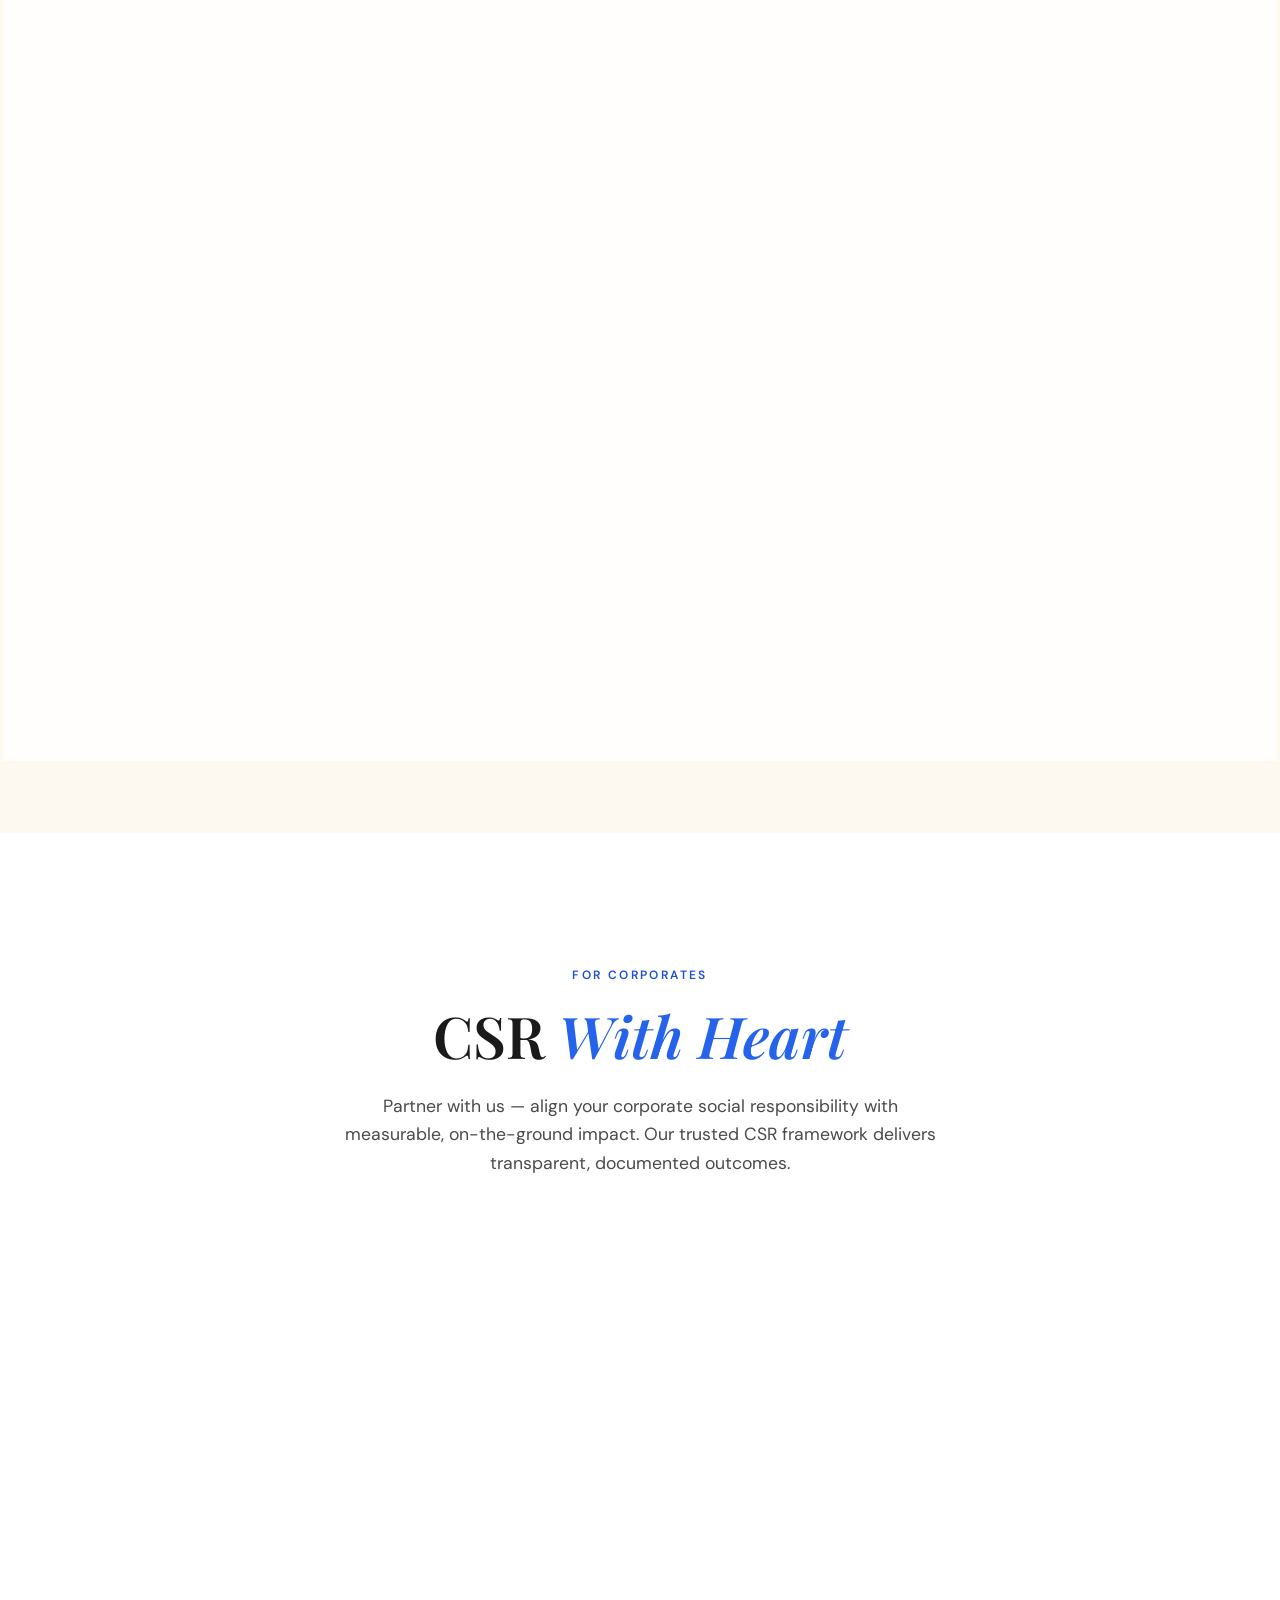
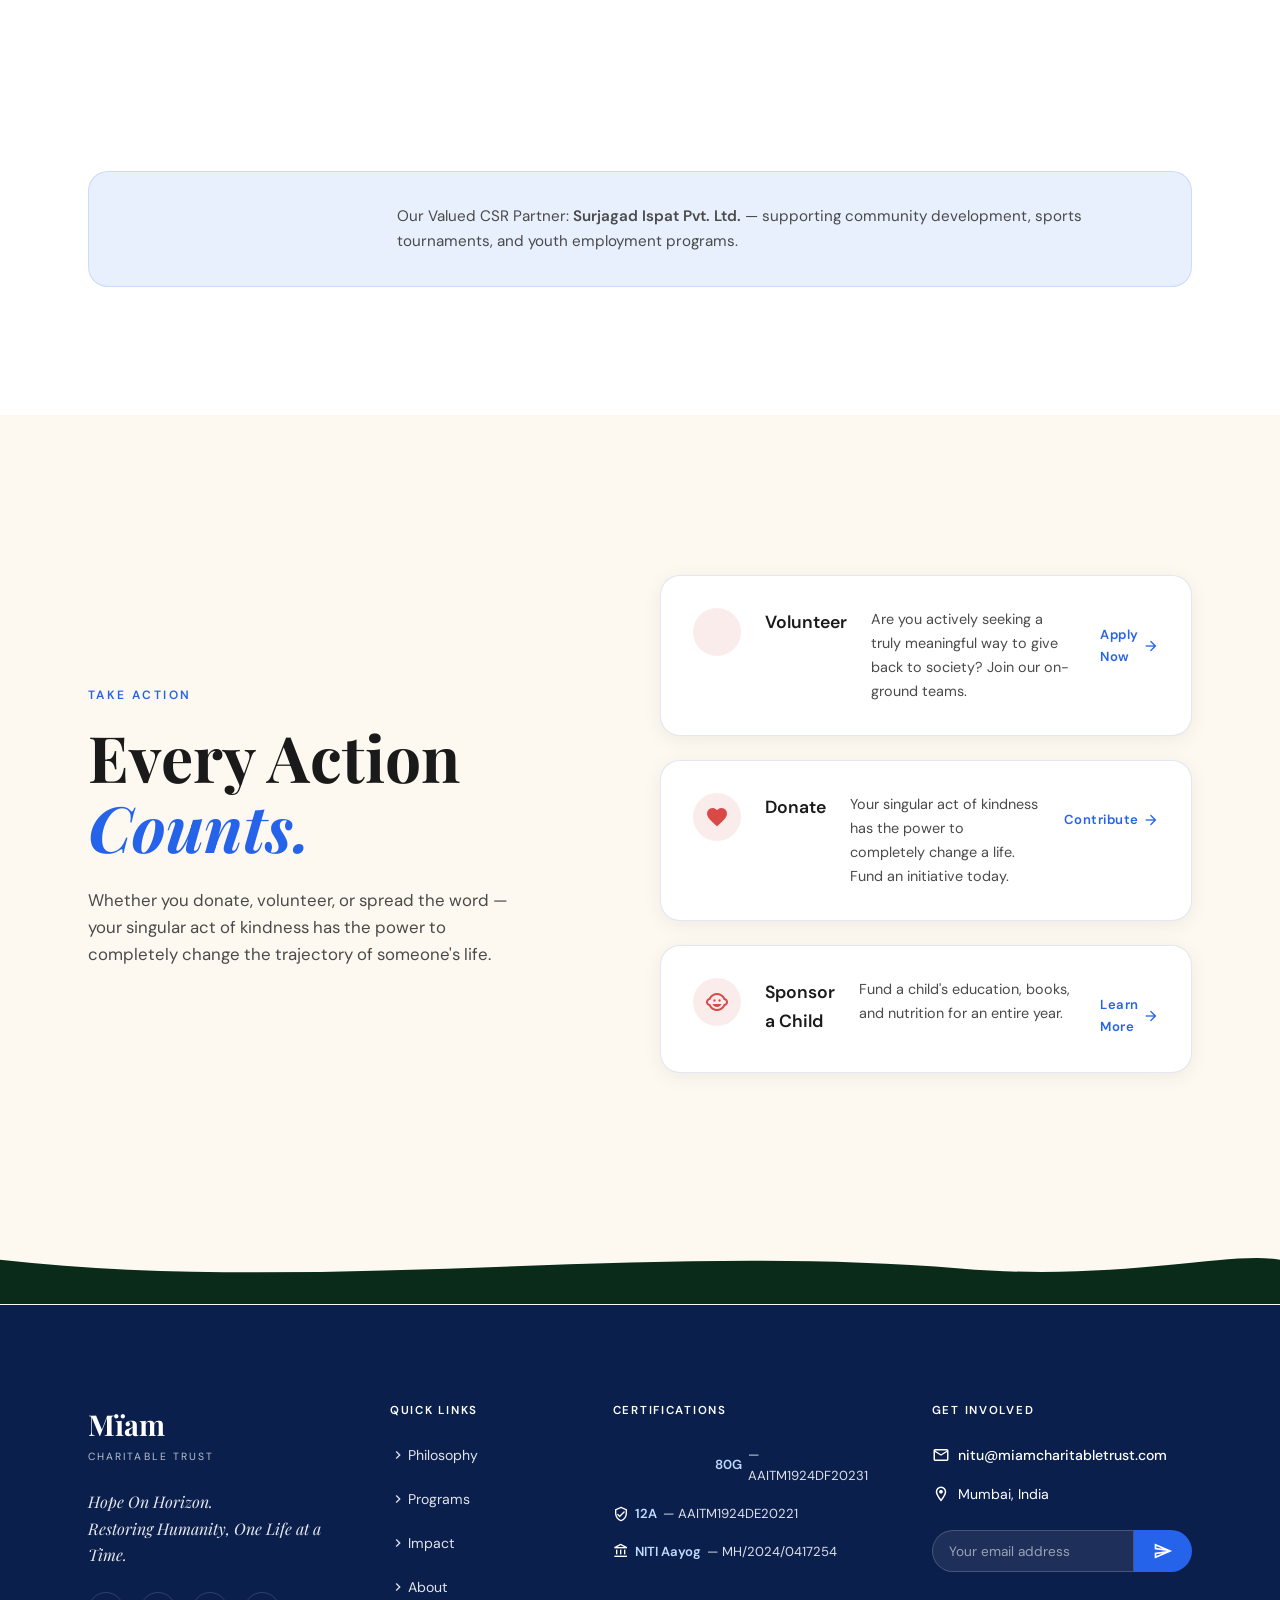
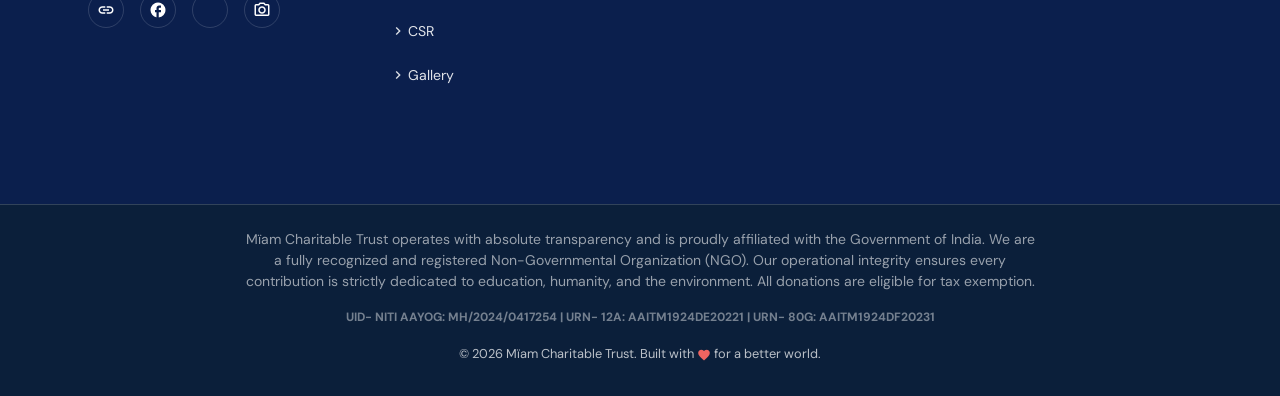
==== commit aa7f42f4: "Enhance program card image styling for improved visual hierarchy and responsiveness Co-authored-by: " ====
--- a/index.html
+++ b/index.html
@@ -379,7 +379,7 @@
 
         <article class="program-card glass-warm reveal reveal-delay-1" id="program-community">
           <div class="program-card__icon-wrap">
-            <img src="https://images.unsplash.com/photo-1678082309214-3b2941e387f8?w=400&q=80&auto=format&fit=crop" alt="Women empowerment and community" class="program-card__thumb" loading="lazy">
+            <img src="https://images.unsplash.com/photo-1678082309214-3b2941e387f8?w=400&q=80&auto=format&fit=crop" alt="Women empowerment and community" class="program-card__thumb program-card__thumb--top" loading="lazy">
           </div>
           <span class="program-card__tag"><span class="material-icons-outlined">diversity_3</span> Empowering Rural</span>
           <h3 class="program-card__title">Women &amp; Community</h3>
--- a/styles.css
+++ b/styles.css
@@ -304,6 +304,7 @@
 .program-card:hover{transform:translateY(-4px);box-shadow:var(--shadow-hover)}
 .program-card__icon-wrap{width:100%;height:180px;overflow:hidden;border-radius:16px;margin-bottom:var(--sp-3)}
 .program-card__thumb{width:100%;height:100%;object-fit:cover;transition:transform var(--t-slow) var(--ease-smooth)}
+.program-card__thumb--top{object-position:center top}
 .program-card:hover .program-card__thumb{transform:scale(1.05)}
 .program-card__tag{display:inline-flex;align-items:center;gap:6px;font-size:.7rem;font-weight:600;letter-spacing:.1em;text-transform:uppercase;color:var(--clr-coral);margin-bottom:var(--sp-2)}
 .program-card__tag .material-icons-outlined{font-size:16px}
